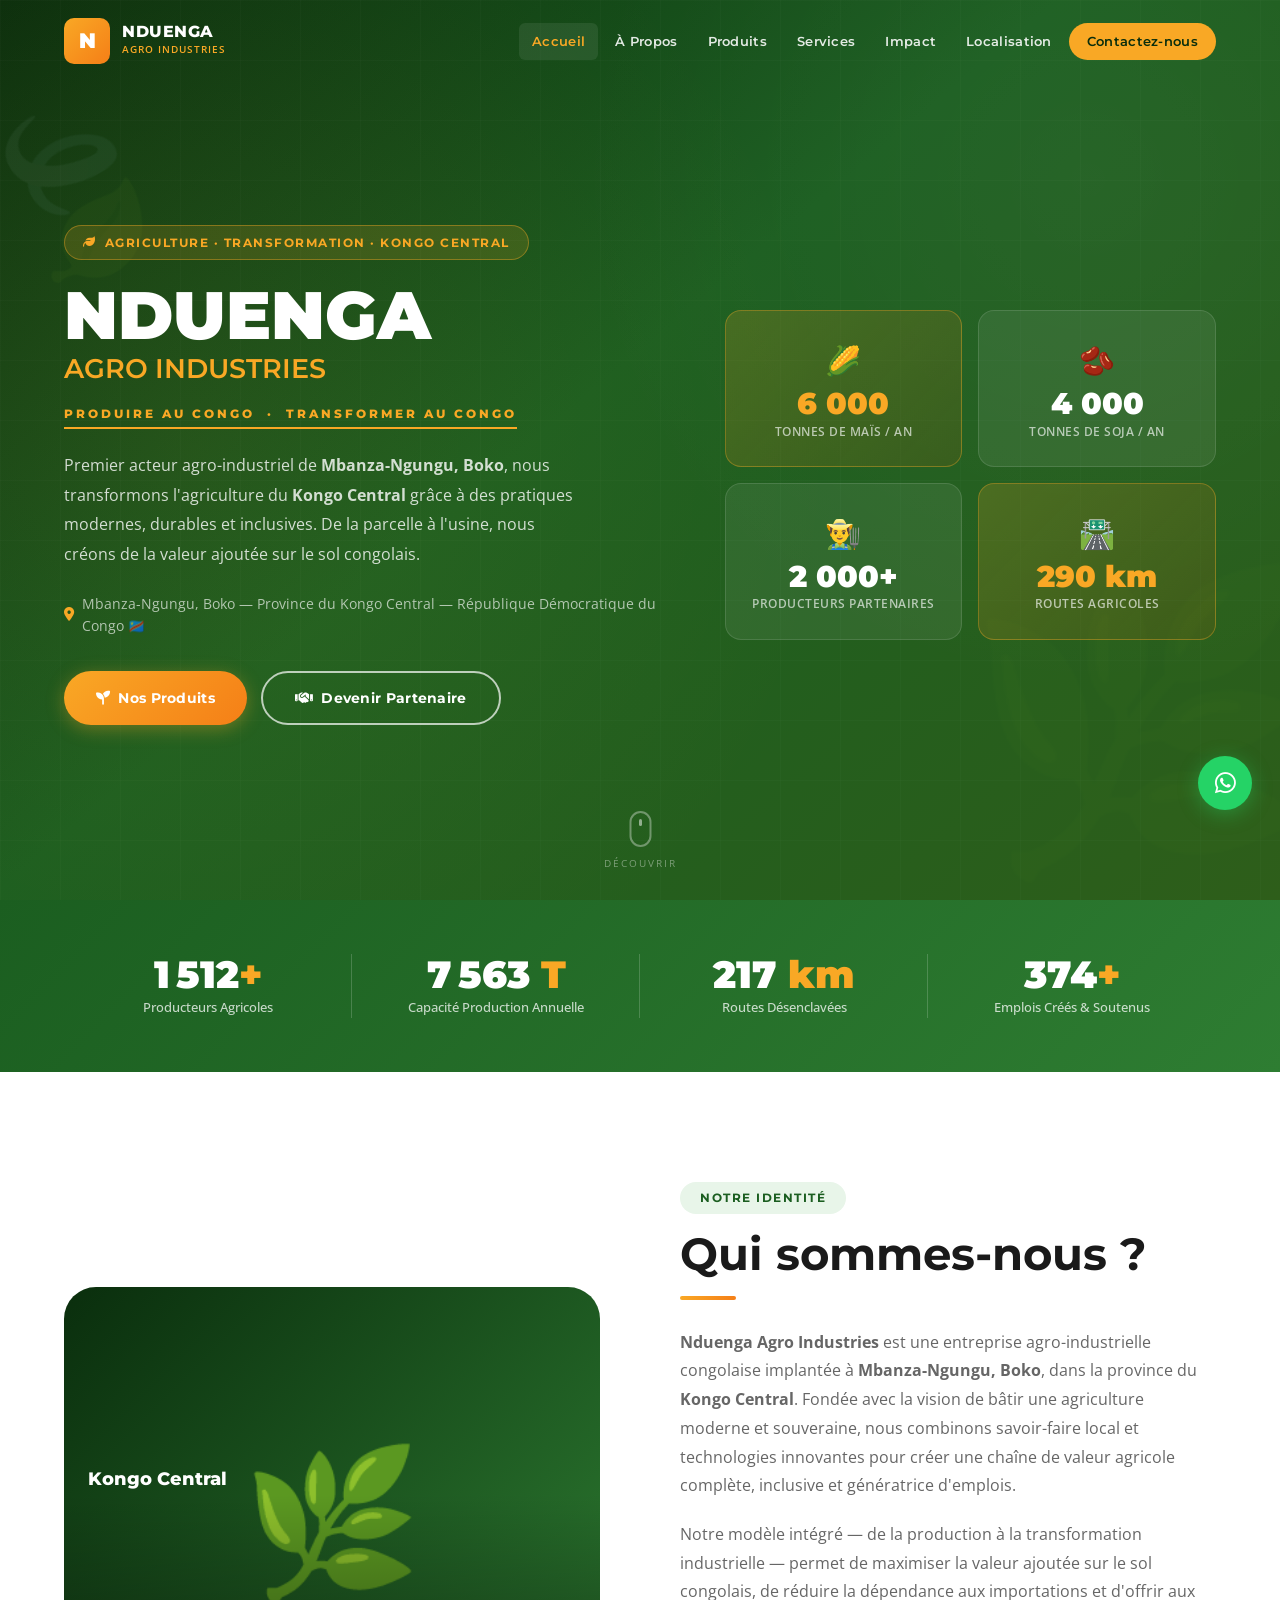
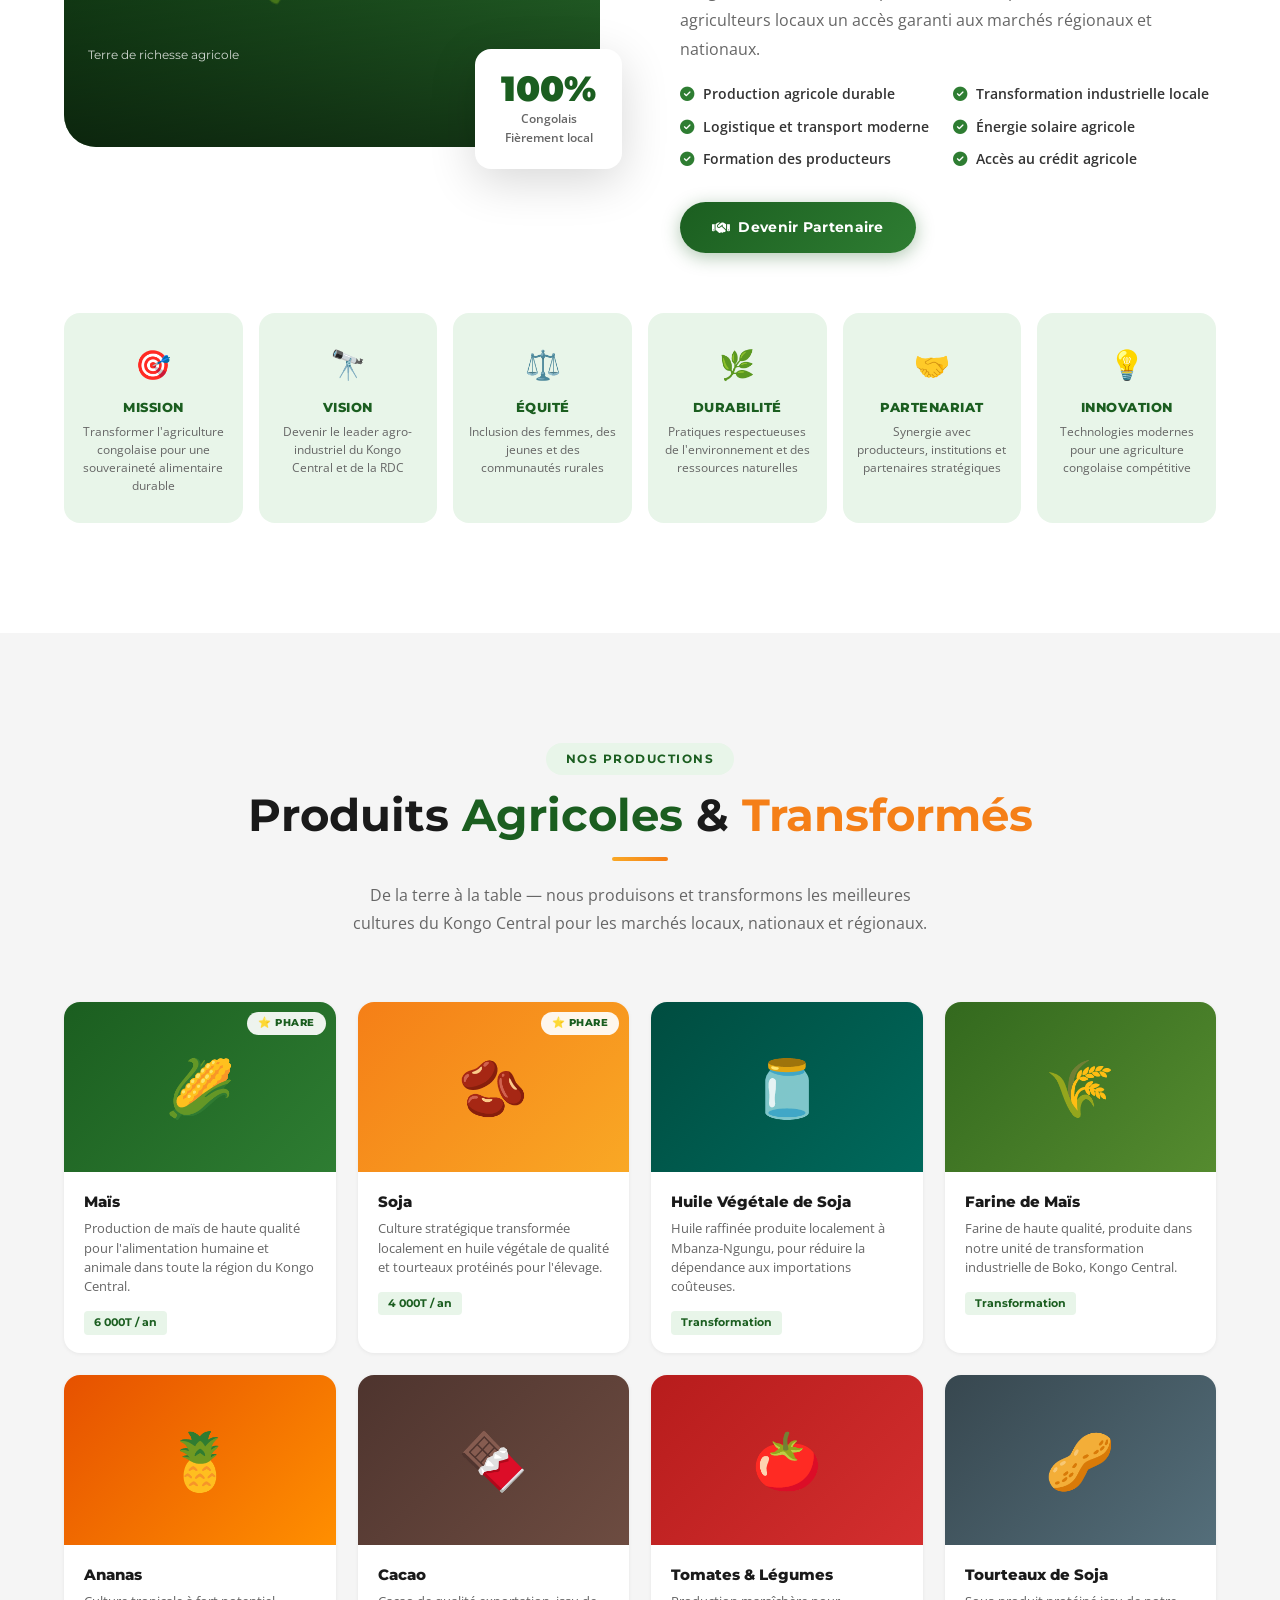
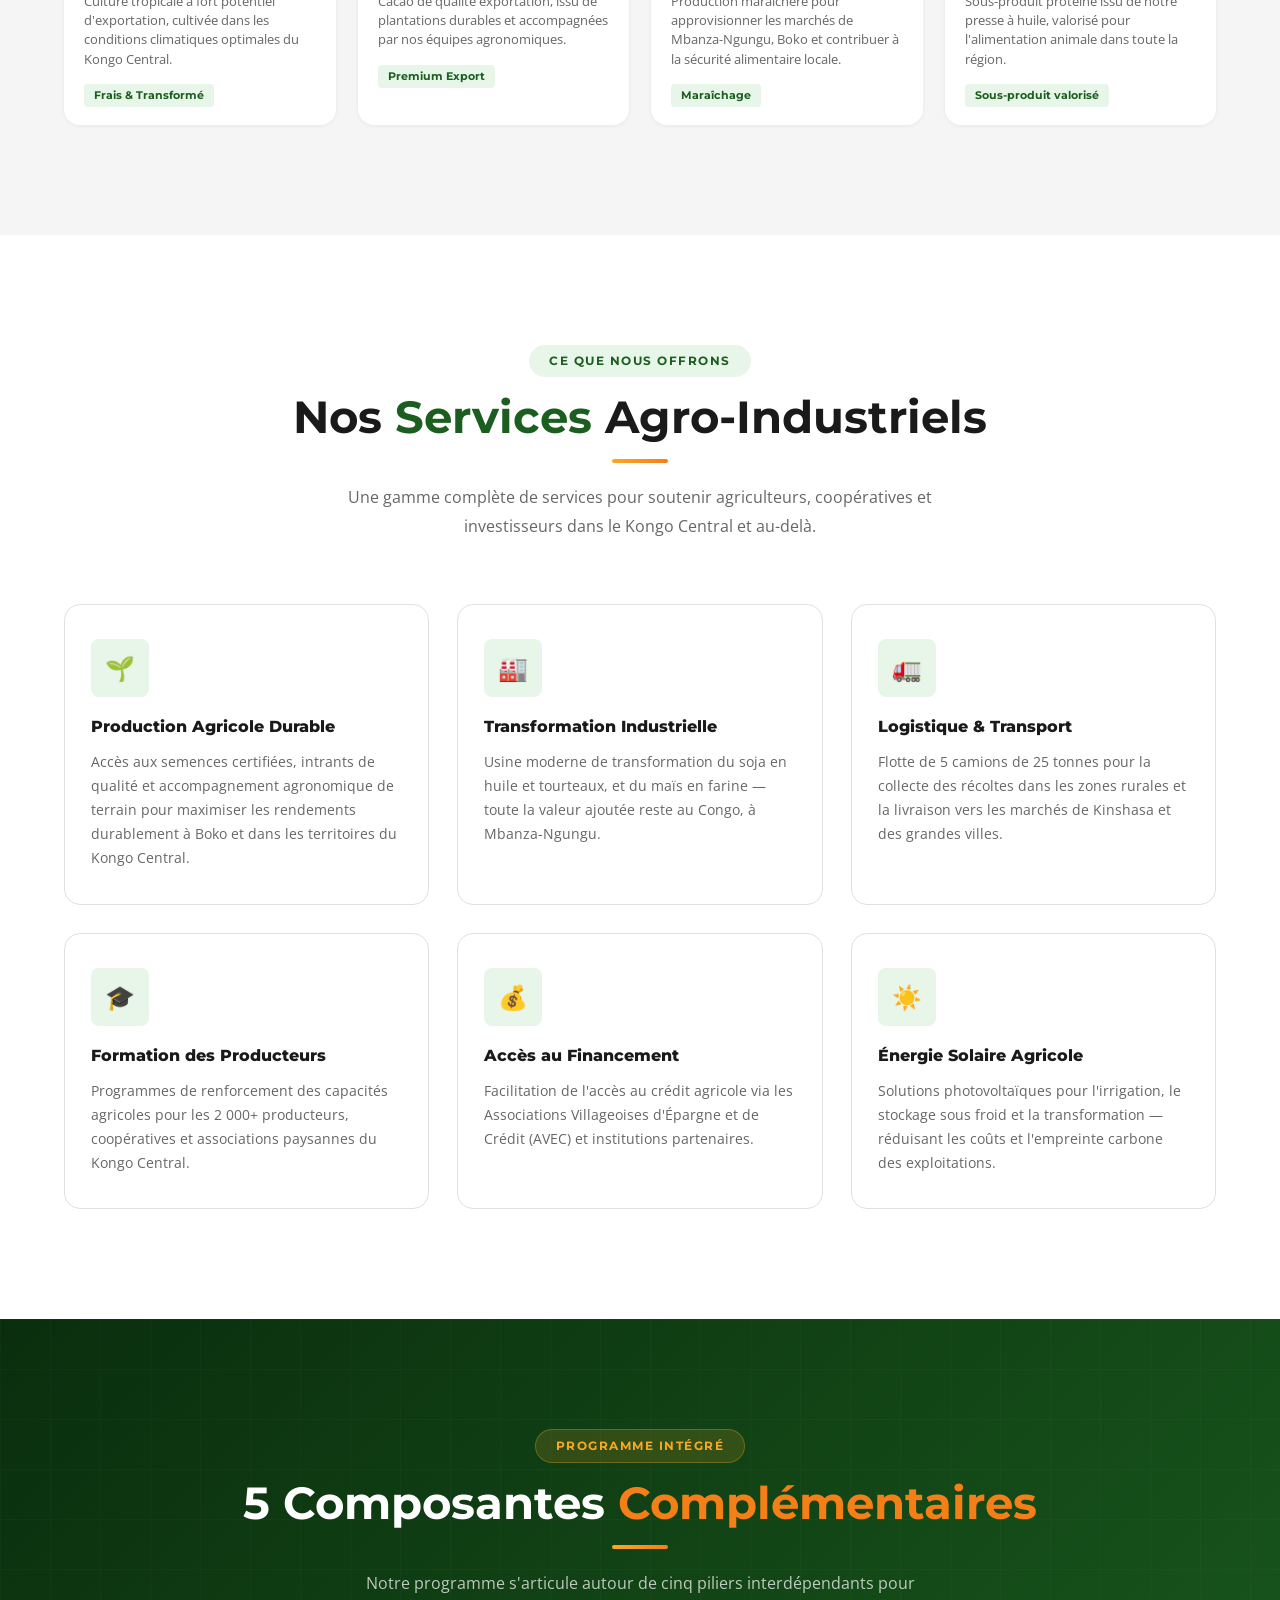
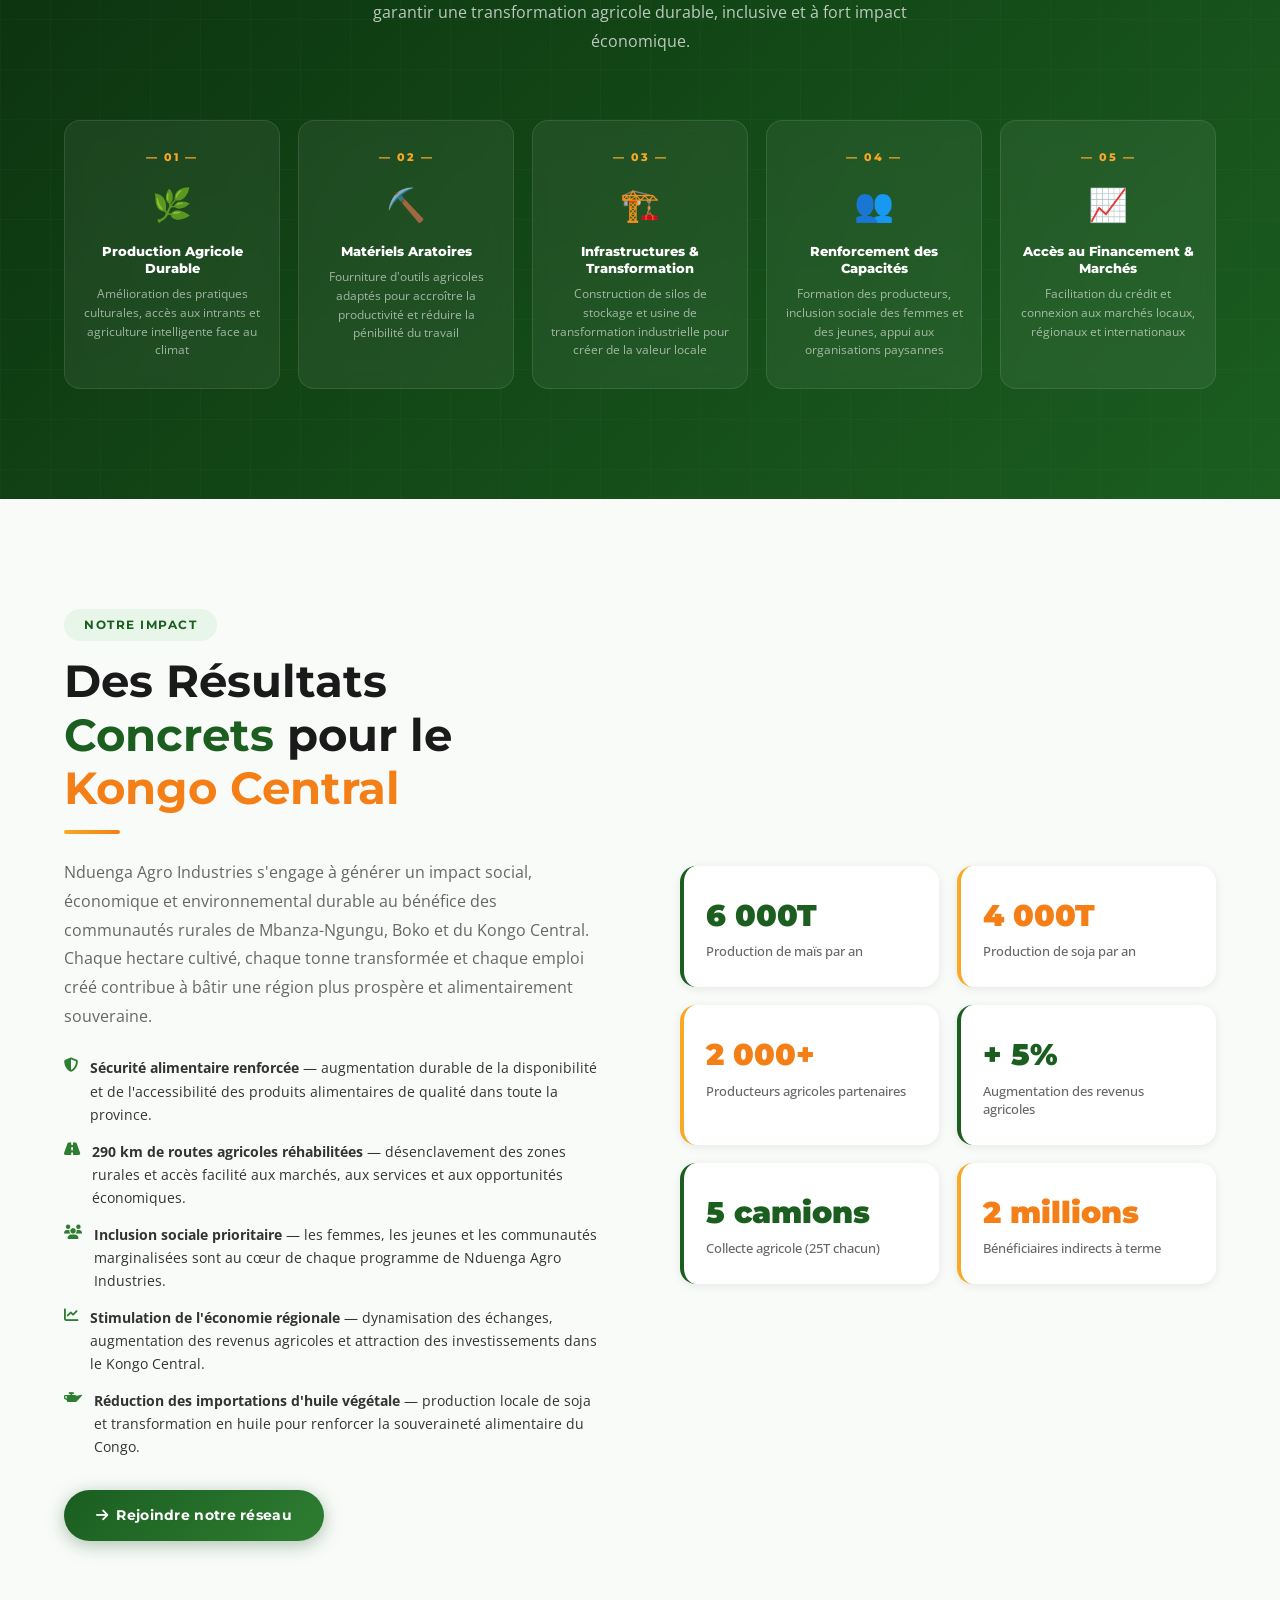
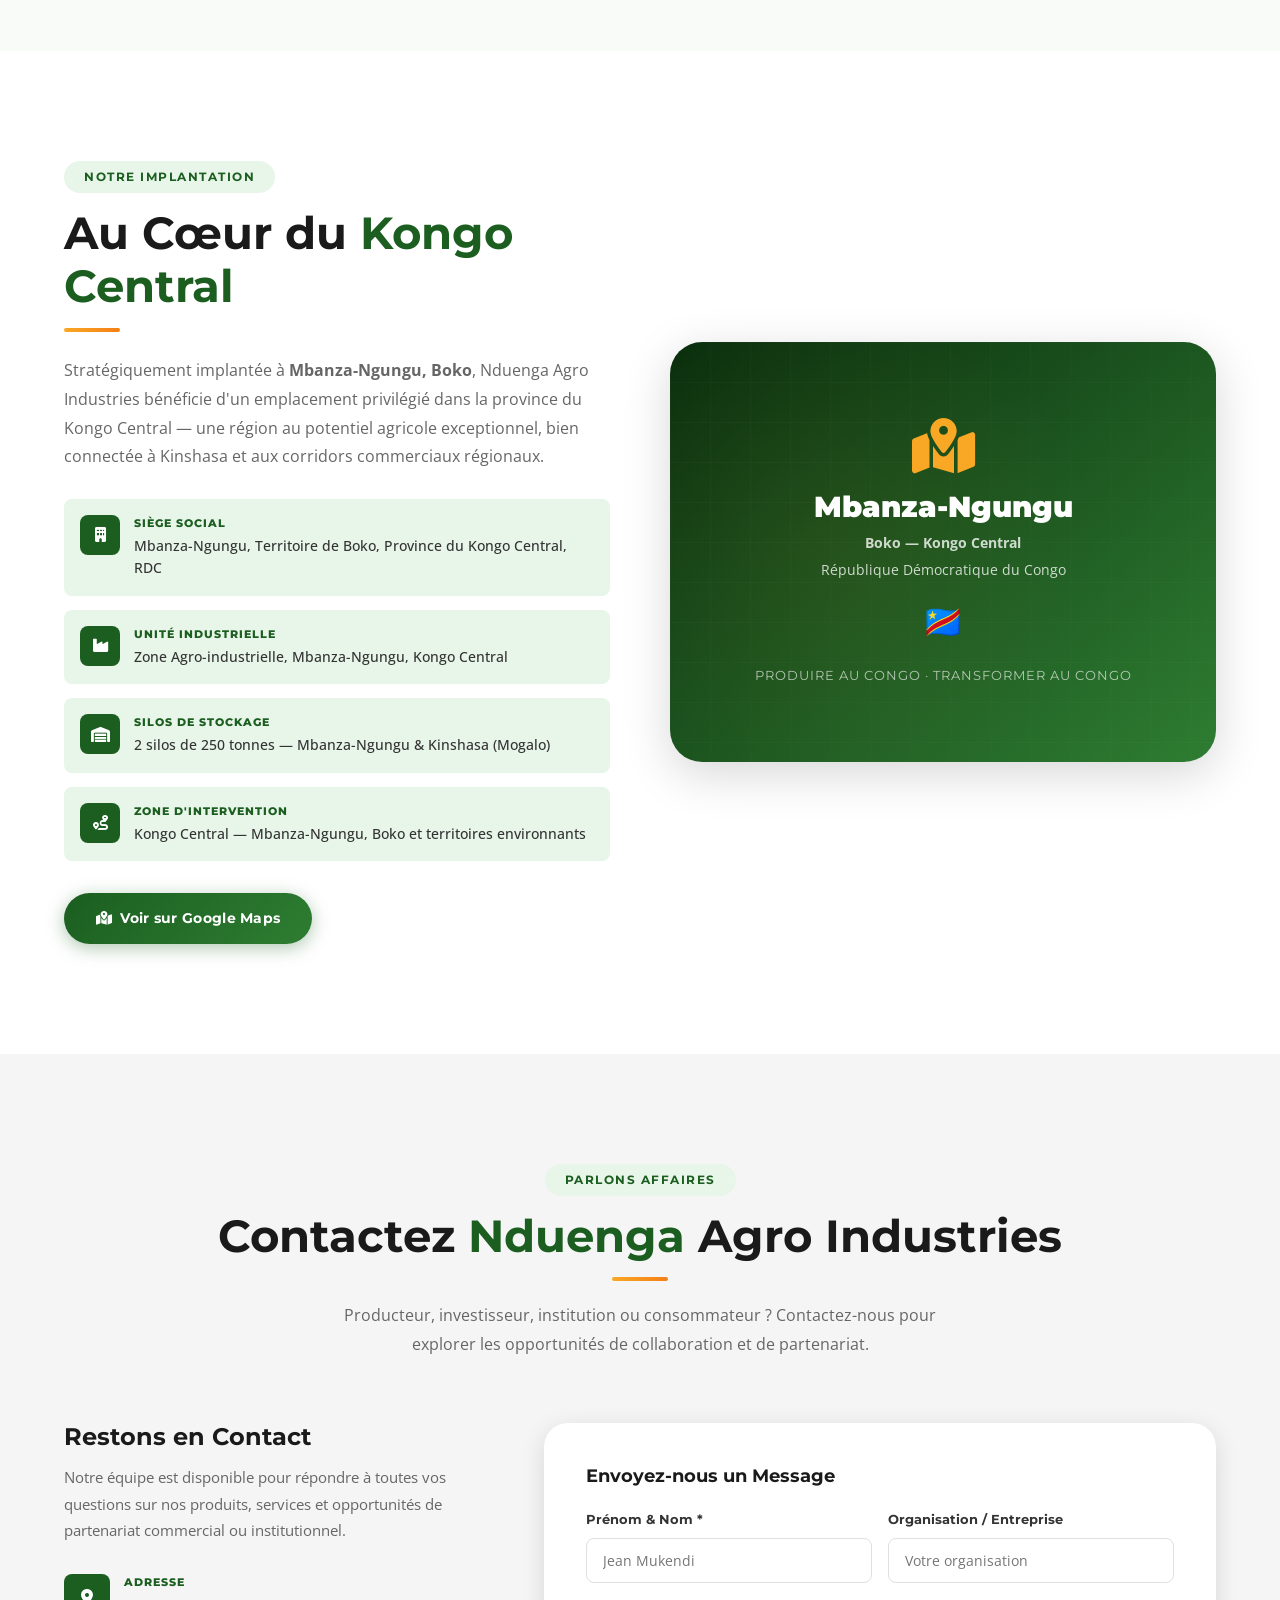
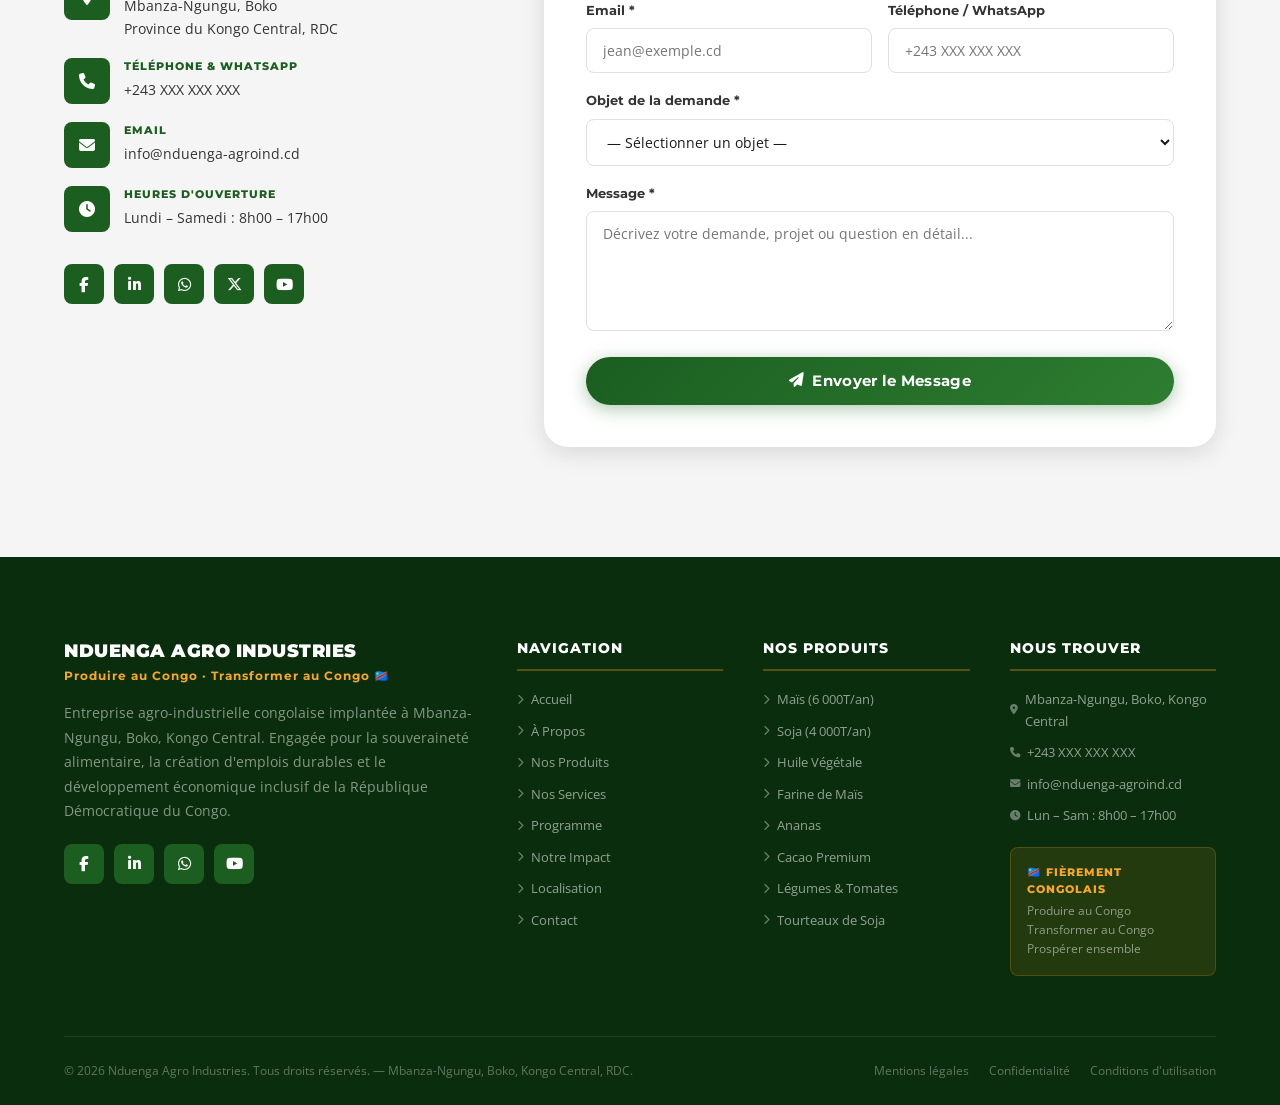
==== index.html @ f0012c75 "feat: site web professionnel Nduenga Agro Industries — Mbanza-Ngungu, Boko, Kongo Central" ====
<!DOCTYPE html>
<html lang="fr">
<head>
  <meta charset="UTF-8">
  <meta name="viewport" content="width=device-width, initial-scale=1.0">
  <meta name="description" content="Nduenga Agro Industries — Leader en production et transformation agricole à Mbanza-Ngungu, Boko, Kongo Central, RDC. Produire au Congo, Transformer au Congo.">
  <meta name="keywords" content="agro industrie Congo, Mbanza-Ngungu, Boko, Kongo Central, maïs, soja, huile végétale, transformation agricole RDC">
  <meta property="og:title" content="Nduenga Agro Industries | Mbanza-Ngungu, Kongo Central">
  <meta property="og:description" content="Premier acteur agro-industriel du Kongo Central. Production, transformation et commercialisation de produits agricoles congolais.">
  <meta property="og:type" content="website">
  <title>Nduenga Agro Industries | Produire au Congo · Transformer au Congo</title>

  <!-- Google Fonts -->
  <link rel="preconnect" href="https://fonts.googleapis.com">
  <link rel="preconnect" href="https://fonts.gstatic.com" crossorigin>
  <link href="https://fonts.googleapis.com/css2?family=Montserrat:wght@400;500;600;700;800;900&family=Open+Sans:wght@300;400;600;700&display=swap" rel="stylesheet">

  <!-- Font Awesome -->
  <link rel="stylesheet" href="https://cdnjs.cloudflare.com/ajax/libs/font-awesome/6.5.0/css/all.min.css">

  <!-- Styles -->
  <link rel="stylesheet" href="assets/css/style.css">
</head>
<body>

<!-- ============================================================
     NAVIGATION
     ============================================================ -->
<nav class="navbar" id="navbar">
  <div class="nav-inner">
    <a href="#accueil" class="nav-logo">
      <div class="nav-logo-box">N</div>
      <div>
        <div class="nav-logo-name">Nduenga</div>
        <div class="nav-logo-sub">Agro Industries</div>
      </div>
    </a>

    <ul class="nav-menu" id="navMenu">
      <li><a href="#accueil"      class="nav-link">Accueil</a></li>
      <li><a href="#a-propos"     class="nav-link">À Propos</a></li>
      <li><a href="#produits"     class="nav-link">Produits</a></li>
      <li><a href="#services"     class="nav-link">Services</a></li>
      <li><a href="#impact"       class="nav-link">Impact</a></li>
      <li><a href="#localisation" class="nav-link">Localisation</a></li>
      <li><a href="#contact"      class="nav-link cta">Contactez-nous</a></li>
    </ul>

    <div class="hamburger" id="hamburger">
      <span></span><span></span><span></span>
    </div>
  </div>
</nav>

<!-- ============================================================
     HERO
     ============================================================ -->
<section class="hero" id="accueil">
  <div class="hero-pattern"></div>
  <div class="hero-leaf">🌿</div>
  <div class="hero-leaf2">🍃</div>

  <div class="hero-inner">
    <!-- Left text -->
    <div class="hero-text">
      <div class="hero-badge">
        <i class="fas fa-leaf"></i>
        Agriculture · Transformation · Kongo Central
      </div>

      <h1 class="hero-title">
        NDUENGA
        <span class="hero-title-sub">AGRO INDUSTRIES</span>
      </h1>

      <div class="hero-tagline">Produire au Congo &nbsp;·&nbsp; Transformer au Congo</div>

      <p class="hero-desc">
        Premier acteur agro-industriel de <strong>Mbanza-Ngungu, Boko</strong>, nous transformons
        l'agriculture du <strong>Kongo Central</strong> grâce à des pratiques modernes, durables et inclusives.
        De la parcelle à l'usine, nous créons de la valeur ajoutée sur le sol congolais.
      </p>

      <div class="hero-location">
        <i class="fas fa-map-marker-alt"></i>
        <span>Mbanza-Ngungu, Boko &mdash; Province du Kongo Central &mdash; République Démocratique du Congo 🇨🇩</span>
      </div>

      <div class="hero-actions">
        <a href="#produits" class="btn btn-gold">
          <i class="fas fa-seedling"></i> Nos Produits
        </a>
        <a href="#contact" class="btn btn-outline-white">
          <i class="fas fa-handshake"></i> Devenir Partenaire
        </a>
      </div>
    </div>

    <!-- Right stats cards -->
    <div class="hero-cards">
      <div class="hero-card gold-card">
        <div class="hero-card-icon">🌽</div>
        <div class="hero-card-num">6 000</div>
        <div class="hero-card-lbl">Tonnes de Maïs / An</div>
      </div>
      <div class="hero-card">
        <div class="hero-card-icon">🫘</div>
        <div class="hero-card-num">4 000</div>
        <div class="hero-card-lbl">Tonnes de Soja / An</div>
      </div>
      <div class="hero-card">
        <div class="hero-card-icon">👨‍🌾</div>
        <div class="hero-card-num">2 000+</div>
        <div class="hero-card-lbl">Producteurs Partenaires</div>
      </div>
      <div class="hero-card gold-card">
        <div class="hero-card-icon">🛣️</div>
        <div class="hero-card-num">290 km</div>
        <div class="hero-card-lbl">Routes Agricoles</div>
      </div>
    </div>
  </div>

  <div class="scroll-hint">
    <div class="scroll-mouse"></div>
    <span>Découvrir</span>
  </div>
</section>

<!-- ============================================================
     STATSBAR
     ============================================================ -->
<div class="statsbar">
  <div class="container">
    <div class="statsbar-grid">
      <div class="statsbar-item">
        <div class="statsbar-num"><span data-count="2000">0</span><em>+</em></div>
        <div class="statsbar-lbl">Producteurs Agricoles</div>
      </div>
      <div class="statsbar-item">
        <div class="statsbar-num"><span data-count="10000">0</span><em> T</em></div>
        <div class="statsbar-lbl">Capacité Production Annuelle</div>
      </div>
      <div class="statsbar-item">
        <div class="statsbar-num"><span data-count="290">0</span><em> km</em></div>
        <div class="statsbar-lbl">Routes Désenclavées</div>
      </div>
      <div class="statsbar-item">
        <div class="statsbar-num"><span data-count="500">0</span><em>+</em></div>
        <div class="statsbar-lbl">Emplois Créés & Soutenus</div>
      </div>
    </div>
  </div>
</div>

<!-- ============================================================
     À PROPOS
     ============================================================ -->
<section class="about" id="a-propos">
  <div class="container">
    <div class="about-grid">
      <!-- Visual -->
      <div class="about-img-wrap">
        <div class="about-img">
          🌿
          <div class="about-img-overlay"></div>
          <div class="about-img-caption">
            <strong>Kongo Central</strong>
            <span>Terre de richesse agricole</span>
          </div>
        </div>
        <div class="about-float">
          <span class="about-float-num">100%</span>
          <div class="about-float-txt">Congolais<br>Fièrement local</div>
        </div>
      </div>

      <!-- Text -->
      <div class="about-text">
        <div class="section-header">
          <span class="section-tag">Notre Identité</span>
          <h2 class="section-title">Qui sommes-nous ?</h2>
          <div class="gold-bar"></div>
        </div>

        <p class="about-p">
          <strong>Nduenga Agro Industries</strong> est une entreprise agro-industrielle congolaise
          implantée à <strong>Mbanza-Ngungu, Boko</strong>, dans la province du <strong>Kongo Central</strong>.
          Fondée avec la vision de bâtir une agriculture moderne et souveraine, nous combinons
          savoir-faire local et technologies innovantes pour créer une chaîne de valeur agricole
          complète, inclusive et génératrice d'emplois.
        </p>

        <p class="about-p">
          Notre modèle intégré — de la production à la transformation industrielle — permet de maximiser
          la valeur ajoutée sur le sol congolais, de réduire la dépendance aux importations et d'offrir
          aux agriculteurs locaux un accès garanti aux marchés régionaux et nationaux.
        </p>

        <div class="about-checklist">
          <div class="about-check"><i class="fas fa-check-circle"></i><span>Production agricole durable</span></div>
          <div class="about-check"><i class="fas fa-check-circle"></i><span>Transformation industrielle locale</span></div>
          <div class="about-check"><i class="fas fa-check-circle"></i><span>Logistique et transport moderne</span></div>
          <div class="about-check"><i class="fas fa-check-circle"></i><span>Énergie solaire agricole</span></div>
          <div class="about-check"><i class="fas fa-check-circle"></i><span>Formation des producteurs</span></div>
          <div class="about-check"><i class="fas fa-check-circle"></i><span>Accès au crédit agricole</span></div>
        </div>

        <a href="#contact" class="btn btn-green">
          <i class="fas fa-handshake"></i> Devenir Partenaire
        </a>
      </div>
    </div>

    <!-- Values -->
    <div class="values-row">
      <div class="val-card">
        <div class="val-icon">🎯</div>
        <div class="val-title">Mission</div>
        <div class="val-desc">Transformer l'agriculture congolaise pour une souveraineté alimentaire durable</div>
      </div>
      <div class="val-card">
        <div class="val-icon">🔭</div>
        <div class="val-title">Vision</div>
        <div class="val-desc">Devenir le leader agro-industriel du Kongo Central et de la RDC</div>
      </div>
      <div class="val-card">
        <div class="val-icon">⚖️</div>
        <div class="val-title">Équité</div>
        <div class="val-desc">Inclusion des femmes, des jeunes et des communautés rurales</div>
      </div>
      <div class="val-card">
        <div class="val-icon">🌿</div>
        <div class="val-title">Durabilité</div>
        <div class="val-desc">Pratiques respectueuses de l'environnement et des ressources naturelles</div>
      </div>
      <div class="val-card">
        <div class="val-icon">🤝</div>
        <div class="val-title">Partenariat</div>
        <div class="val-desc">Synergie avec producteurs, institutions et partenaires stratégiques</div>
      </div>
      <div class="val-card">
        <div class="val-icon">💡</div>
        <div class="val-title">Innovation</div>
        <div class="val-desc">Technologies modernes pour une agriculture congolaise compétitive</div>
      </div>
    </div>
  </div>
</section>

<!-- ============================================================
     PRODUITS
     ============================================================ -->
<section class="products" id="produits">
  <div class="container">
    <div class="section-header">
      <span class="section-tag">Nos Productions</span>
      <h2 class="section-title">Produits <span class="green">Agricoles</span> &amp; <span class="gold">Transformés</span></h2>
      <div class="gold-bar"></div>
      <p class="section-subtitle">
        De la terre à la table — nous produisons et transformons les meilleures cultures
        du Kongo Central pour les marchés locaux, nationaux et régionaux.
      </p>
    </div>

    <div class="products-grid">
      <div class="prod-card">
        <div class="prod-img c1">🌽<span class="prod-badge">⭐ Phare</span></div>
        <div class="prod-body">
          <div class="prod-name">Maïs</div>
          <div class="prod-desc">Production de maïs de haute qualité pour l'alimentation humaine et animale dans toute la région du Kongo Central.</div>
          <span class="prod-tag">6 000T / an</span>
        </div>
      </div>

      <div class="prod-card">
        <div class="prod-img c2">🫘<span class="prod-badge">⭐ Phare</span></div>
        <div class="prod-body">
          <div class="prod-name">Soja</div>
          <div class="prod-desc">Culture stratégique transformée localement en huile végétale de qualité et tourteaux protéinés pour l'élevage.</div>
          <span class="prod-tag">4 000T / an</span>
        </div>
      </div>

      <div class="prod-card">
        <div class="prod-img c3">🫙</div>
        <div class="prod-body">
          <div class="prod-name">Huile Végétale de Soja</div>
          <div class="prod-desc">Huile raffinée produite localement à Mbanza-Ngungu, pour réduire la dépendance aux importations coûteuses.</div>
          <span class="prod-tag">Transformation</span>
        </div>
      </div>

      <div class="prod-card">
        <div class="prod-img c4">🌾</div>
        <div class="prod-body">
          <div class="prod-name">Farine de Maïs</div>
          <div class="prod-desc">Farine de haute qualité, produite dans notre unité de transformation industrielle de Boko, Kongo Central.</div>
          <span class="prod-tag">Transformation</span>
        </div>
      </div>

      <div class="prod-card">
        <div class="prod-img c5">🍍</div>
        <div class="prod-body">
          <div class="prod-name">Ananas</div>
          <div class="prod-desc">Culture tropicale à fort potentiel d'exportation, cultivée dans les conditions climatiques optimales du Kongo Central.</div>
          <span class="prod-tag">Frais &amp; Transformé</span>
        </div>
      </div>

      <div class="prod-card">
        <div class="prod-img c6">🍫</div>
        <div class="prod-body">
          <div class="prod-name">Cacao</div>
          <div class="prod-desc">Cacao de qualité exportation, issu de plantations durables et accompagnées par nos équipes agronomiques.</div>
          <span class="prod-tag">Premium Export</span>
        </div>
      </div>

      <div class="prod-card">
        <div class="prod-img c7">🍅</div>
        <div class="prod-body">
          <div class="prod-name">Tomates &amp; Légumes</div>
          <div class="prod-desc">Production maraîchère pour approvisionner les marchés de Mbanza-Ngungu, Boko et contribuer à la sécurité alimentaire locale.</div>
          <span class="prod-tag">Maraîchage</span>
        </div>
      </div>

      <div class="prod-card">
        <div class="prod-img c8">🥜</div>
        <div class="prod-body">
          <div class="prod-name">Tourteaux de Soja</div>
          <div class="prod-desc">Sous-produit protéiné issu de notre presse à huile, valorisé pour l'alimentation animale dans toute la région.</div>
          <span class="prod-tag">Sous-produit valorisé</span>
        </div>
      </div>
    </div>
  </div>
</section>

<!-- ============================================================
     SERVICES
     ============================================================ -->
<section class="services" id="services">
  <div class="container">
    <div class="section-header">
      <span class="section-tag">Ce que nous offrons</span>
      <h2 class="section-title">Nos <span class="green">Services</span> Agro-Industriels</h2>
      <div class="gold-bar"></div>
      <p class="section-subtitle">
        Une gamme complète de services pour soutenir agriculteurs, coopératives et investisseurs
        dans le Kongo Central et au-delà.
      </p>
    </div>

    <div class="services-grid">
      <div class="srv-card">
        <div class="srv-icon">🌱</div>
        <div class="srv-title">Production Agricole Durable</div>
        <div class="srv-desc">Accès aux semences certifiées, intrants de qualité et accompagnement agronomique de terrain pour maximiser les rendements durablement à Boko et dans les territoires du Kongo Central.</div>
      </div>

      <div class="srv-card">
        <div class="srv-icon">🏭</div>
        <div class="srv-title">Transformation Industrielle</div>
        <div class="srv-desc">Usine moderne de transformation du soja en huile et tourteaux, et du maïs en farine — toute la valeur ajoutée reste au Congo, à Mbanza-Ngungu.</div>
      </div>

      <div class="srv-card">
        <div class="srv-icon">🚛</div>
        <div class="srv-title">Logistique &amp; Transport</div>
        <div class="srv-desc">Flotte de 5 camions de 25 tonnes pour la collecte des récoltes dans les zones rurales et la livraison vers les marchés de Kinshasa et des grandes villes.</div>
      </div>

      <div class="srv-card">
        <div class="srv-icon">🎓</div>
        <div class="srv-title">Formation des Producteurs</div>
        <div class="srv-desc">Programmes de renforcement des capacités agricoles pour les 2 000+ producteurs, coopératives et associations paysannes du Kongo Central.</div>
      </div>

      <div class="srv-card">
        <div class="srv-icon">💰</div>
        <div class="srv-title">Accès au Financement</div>
        <div class="srv-desc">Facilitation de l'accès au crédit agricole via les Associations Villageoises d'Épargne et de Crédit (AVEC) et institutions partenaires.</div>
      </div>

      <div class="srv-card">
        <div class="srv-icon">☀️</div>
        <div class="srv-title">Énergie Solaire Agricole</div>
        <div class="srv-desc">Solutions photovoltaïques pour l'irrigation, le stockage sous froid et la transformation — réduisant les coûts et l'empreinte carbone des exploitations.</div>
      </div>
    </div>
  </div>
</section>

<!-- ============================================================
     PROGRAMME — 5 COMPOSANTES
     ============================================================ -->
<section class="programme" id="programme">
  <div class="container">
    <div class="section-header">
      <span class="section-tag">Programme Intégré</span>
      <h2 class="section-title">5 Composantes <span class="gold">Complémentaires</span></h2>
      <div class="gold-bar"></div>
      <p class="section-subtitle">
        Notre programme s'articule autour de cinq piliers interdépendants pour garantir
        une transformation agricole durable, inclusive et à fort impact économique.
      </p>
    </div>

    <div class="compos-grid">
      <div class="comp-card">
        <div class="comp-num">— 01 —</div>
        <span class="comp-icon">🌿</span>
        <div class="comp-title">Production Agricole Durable</div>
        <div class="comp-desc">Amélioration des pratiques culturales, accès aux intrants et agriculture intelligente face au climat</div>
      </div>

      <div class="comp-card">
        <div class="comp-num">— 02 —</div>
        <span class="comp-icon">⛏️</span>
        <div class="comp-title">Matériels Aratoires</div>
        <div class="comp-desc">Fourniture d'outils agricoles adaptés pour accroître la productivité et réduire la pénibilité du travail</div>
      </div>

      <div class="comp-card">
        <div class="comp-num">— 03 —</div>
        <span class="comp-icon">🏗️</span>
        <div class="comp-title">Infrastructures &amp; Transformation</div>
        <div class="comp-desc">Construction de silos de stockage et usine de transformation industrielle pour créer de la valeur locale</div>
      </div>

      <div class="comp-card">
        <div class="comp-num">— 04 —</div>
        <span class="comp-icon">👥</span>
        <div class="comp-title">Renforcement des Capacités</div>
        <div class="comp-desc">Formation des producteurs, inclusion sociale des femmes et des jeunes, appui aux organisations paysannes</div>
      </div>

      <div class="comp-card">
        <div class="comp-num">— 05 —</div>
        <span class="comp-icon">📈</span>
        <div class="comp-title">Accès au Financement &amp; Marchés</div>
        <div class="comp-desc">Facilitation du crédit et connexion aux marchés locaux, régionaux et internationaux</div>
      </div>
    </div>
  </div>
</section>

<!-- ============================================================
     IMPACT
     ============================================================ -->
<section class="impact" id="impact">
  <div class="container">
    <div class="impact-grid">
      <!-- Left text -->
      <div class="impact-text">
        <div class="section-header">
          <span class="section-tag">Notre Impact</span>
          <h2 class="section-title">Des Résultats <span class="green">Concrets</span> pour le <span class="gold">Kongo Central</span></h2>
          <div class="gold-bar"></div>
        </div>

        <p class="impact-p">
          Nduenga Agro Industries s'engage à générer un impact social, économique et environnemental
          durable au bénéfice des communautés rurales de Mbanza-Ngungu, Boko et du Kongo Central.
          Chaque hectare cultivé, chaque tonne transformée et chaque emploi créé contribue à bâtir
          une région plus prospère et alimentairement souveraine.
        </p>

        <ul class="impact-list">
          <li>
            <i class="fas fa-shield-alt"></i>
            <span><strong>Sécurité alimentaire renforcée</strong> — augmentation durable de la disponibilité et de l'accessibilité des produits alimentaires de qualité dans toute la province.</span>
          </li>
          <li>
            <i class="fas fa-road"></i>
            <span><strong>290 km de routes agricoles réhabilitées</strong> — désenclavement des zones rurales et accès facilité aux marchés, aux services et aux opportunités économiques.</span>
          </li>
          <li>
            <i class="fas fa-users"></i>
            <span><strong>Inclusion sociale prioritaire</strong> — les femmes, les jeunes et les communautés marginalisées sont au cœur de chaque programme de Nduenga Agro Industries.</span>
          </li>
          <li>
            <i class="fas fa-chart-line"></i>
            <span><strong>Stimulation de l'économie régionale</strong> — dynamisation des échanges, augmentation des revenus agricoles et attraction des investissements dans le Kongo Central.</span>
          </li>
          <li>
            <i class="fas fa-oil-can"></i>
            <span><strong>Réduction des importations d'huile végétale</strong> — production locale de soja et transformation en huile pour renforcer la souveraineté alimentaire du Congo.</span>
          </li>
        </ul>

        <a href="#contact" class="btn btn-green">
          <i class="fas fa-arrow-right"></i> Rejoindre notre réseau
        </a>
      </div>

      <!-- Right result cards -->
      <div class="results-grid">
        <div class="res-card">
          <div class="res-num">6 000T</div>
          <div class="res-lbl">Production de maïs par an</div>
        </div>
        <div class="res-card gold">
          <div class="res-num">4 000T</div>
          <div class="res-lbl">Production de soja par an</div>
        </div>
        <div class="res-card gold">
          <div class="res-num">2 000+</div>
          <div class="res-lbl">Producteurs agricoles partenaires</div>
        </div>
        <div class="res-card">
          <div class="res-num">+ 5%</div>
          <div class="res-lbl">Augmentation des revenus agricoles</div>
        </div>
        <div class="res-card">
          <div class="res-num">5 camions</div>
          <div class="res-lbl">Collecte agricole (25T chacun)</div>
        </div>
        <div class="res-card gold">
          <div class="res-num">2 millions</div>
          <div class="res-lbl">Bénéficiaires indirects à terme</div>
        </div>
      </div>
    </div>
  </div>
</section>

<!-- ============================================================
     LOCALISATION
     ============================================================ -->
<section class="location" id="localisation">
  <div class="container">
    <div class="location-grid">
      <div class="location-text">
        <div class="section-header">
          <span class="section-tag">Notre Implantation</span>
          <h2 class="section-title">Au Cœur du <span class="green">Kongo Central</span></h2>
          <div class="gold-bar"></div>
        </div>

        <p class="location-p">
          Stratégiquement implantée à <strong>Mbanza-Ngungu, Boko</strong>, Nduenga Agro Industries
          bénéficie d'un emplacement privilégié dans la province du Kongo Central — une région
          au potentiel agricole exceptionnel, bien connectée à Kinshasa et aux corridors
          commerciaux régionaux.
        </p>

        <div class="location-items">
          <div class="loc-item">
            <div class="loc-icon"><i class="fas fa-building"></i></div>
            <div>
              <div class="loc-lbl">Siège Social</div>
              <div class="loc-val">Mbanza-Ngungu, Territoire de Boko, Province du Kongo Central, RDC</div>
            </div>
          </div>
          <div class="loc-item">
            <div class="loc-icon"><i class="fas fa-industry"></i></div>
            <div>
              <div class="loc-lbl">Unité Industrielle</div>
              <div class="loc-val">Zone Agro-industrielle, Mbanza-Ngungu, Kongo Central</div>
            </div>
          </div>
          <div class="loc-item">
            <div class="loc-icon"><i class="fas fa-warehouse"></i></div>
            <div>
              <div class="loc-lbl">Silos de Stockage</div>
              <div class="loc-val">2 silos de 250 tonnes — Mbanza-Ngungu &amp; Kinshasa (Mogalo)</div>
            </div>
          </div>
          <div class="loc-item">
            <div class="loc-icon"><i class="fas fa-route"></i></div>
            <div>
              <div class="loc-lbl">Zone d'Intervention</div>
              <div class="loc-val">Kongo Central — Mbanza-Ngungu, Boko et territoires environnants</div>
            </div>
          </div>
        </div>

        <a href="https://maps.google.com/?q=Mbanza-Ngungu,Kongo+Central,Democratic+Republic+of+the+Congo"
           target="_blank" rel="noopener noreferrer" class="btn btn-green">
          <i class="fas fa-map-marked-alt"></i> Voir sur Google Maps
        </a>
      </div>

      <div class="map-box">
        <div class="map-content">
          <i class="fas fa-map-marked-alt"></i>
          <h3>Mbanza-Ngungu</h3>
          <p><strong>Boko &mdash; Kongo Central</strong></p>
          <p>République Démocratique du Congo</p>
          <span class="map-flag">🇨🇩</span>
          <div style="margin-top:20px; font-size:0.8rem; opacity:0.65; font-family:'Montserrat',sans-serif; letter-spacing:1px; text-transform:uppercase;">
            Produire au Congo · Transformer au Congo
          </div>
        </div>
      </div>
    </div>
  </div>
</section>

<!-- ============================================================
     CONTACT
     ============================================================ -->
<section class="contact" id="contact">
  <div class="container">
    <div class="section-header">
      <span class="section-tag">Parlons Affaires</span>
      <h2 class="section-title">Contactez <span class="green">Nduenga</span> Agro Industries</h2>
      <div class="gold-bar"></div>
      <p class="section-subtitle">
        Producteur, investisseur, institution ou consommateur ? Contactez-nous pour
        explorer les opportunités de collaboration et de partenariat.
      </p>
    </div>

    <div class="contact-grid">
      <!-- Info -->
      <div class="contact-info">
        <h3>Restons en Contact</h3>
        <p>
          Notre équipe est disponible pour répondre à toutes vos questions sur nos produits,
          services et opportunités de partenariat commercial ou institutionnel.
        </p>

        <div class="contact-items">
          <div class="cont-item">
            <div class="cont-icon"><i class="fas fa-map-marker-alt"></i></div>
            <div>
              <div class="cont-lbl">Adresse</div>
              <div class="cont-val">Mbanza-Ngungu, Boko<br>Province du Kongo Central, RDC</div>
            </div>
          </div>
          <div class="cont-item">
            <div class="cont-icon"><i class="fas fa-phone"></i></div>
            <div>
              <div class="cont-lbl">Téléphone &amp; WhatsApp</div>
              <div class="cont-val">+243 XXX XXX XXX</div>
            </div>
          </div>
          <div class="cont-item">
            <div class="cont-icon"><i class="fas fa-envelope"></i></div>
            <div>
              <div class="cont-lbl">Email</div>
              <div class="cont-val">info@nduenga-agroind.cd</div>
            </div>
          </div>
          <div class="cont-item">
            <div class="cont-icon"><i class="fas fa-clock"></i></div>
            <div>
              <div class="cont-lbl">Heures d'ouverture</div>
              <div class="cont-val">Lundi – Samedi : 8h00 – 17h00</div>
            </div>
          </div>
        </div>

        <div class="social-row">
          <a href="#" class="soc-btn" title="Facebook"><i class="fab fa-facebook-f"></i></a>
          <a href="#" class="soc-btn" title="LinkedIn"><i class="fab fa-linkedin-in"></i></a>
          <a href="#" class="soc-btn" title="WhatsApp"><i class="fab fa-whatsapp"></i></a>
          <a href="#" class="soc-btn" title="Twitter / X"><i class="fab fa-x-twitter"></i></a>
          <a href="#" class="soc-btn" title="YouTube"><i class="fab fa-youtube"></i></a>
        </div>
      </div>

      <!-- Form -->
      <div class="contact-form-wrap">
        <h4>Envoyez-nous un Message</h4>
        <form id="contactForm">
          <div class="form-row">
            <div class="form-group">
              <label>Prénom &amp; Nom *</label>
              <input type="text" placeholder="Jean Mukendi" required>
            </div>
            <div class="form-group">
              <label>Organisation / Entreprise</label>
              <input type="text" placeholder="Votre organisation">
            </div>
          </div>

          <div class="form-row">
            <div class="form-group">
              <label>Email *</label>
              <input type="email" placeholder="jean@exemple.cd" required>
            </div>
            <div class="form-group">
              <label>Téléphone / WhatsApp</label>
              <input type="tel" placeholder="+243 XXX XXX XXX">
            </div>
          </div>

          <div class="form-group">
            <label>Objet de la demande *</label>
            <select required>
              <option value="">— Sélectionner un objet —</option>
              <option>Achat de produits agricoles</option>
              <option>Partenariat commercial</option>
              <option>Investissement agricole</option>
              <option>Formation &amp; renforcement des capacités</option>
              <option>Financement et crédit agricole</option>
              <option>Information générale</option>
              <option>Autre demande</option>
            </select>
          </div>

          <div class="form-group">
            <label>Message *</label>
            <textarea placeholder="Décrivez votre demande, projet ou question en détail..." required></textarea>
          </div>

          <button type="submit" class="btn btn-green form-submit">
            <i class="fas fa-paper-plane"></i> Envoyer le Message
          </button>
        </form>
      </div>
    </div>
  </div>
</section>

<!-- ============================================================
     FOOTER
     ============================================================ -->
<footer class="footer">
  <div class="container">
    <div class="footer-grid">
      <!-- Brand -->
      <div class="footer-brand">
        <span class="footer-brand-name">Nduenga Agro Industries</span>
        <span class="footer-brand-tag">Produire au Congo · Transformer au Congo 🇨🇩</span>
        <p>
          Entreprise agro-industrielle congolaise implantée à Mbanza-Ngungu, Boko, Kongo Central.
          Engagée pour la souveraineté alimentaire, la création d'emplois durables et le développement
          économique inclusif de la République Démocratique du Congo.
        </p>
        <div class="social-row">
          <a href="#" class="soc-btn"><i class="fab fa-facebook-f"></i></a>
          <a href="#" class="soc-btn"><i class="fab fa-linkedin-in"></i></a>
          <a href="#" class="soc-btn"><i class="fab fa-whatsapp"></i></a>
          <a href="#" class="soc-btn"><i class="fab fa-youtube"></i></a>
        </div>
      </div>

      <!-- Navigation -->
      <div>
        <div class="footer-col-title">Navigation</div>
        <ul class="footer-links">
          <li><a href="#accueil"><i class="fas fa-chevron-right"></i> Accueil</a></li>
          <li><a href="#a-propos"><i class="fas fa-chevron-right"></i> À Propos</a></li>
          <li><a href="#produits"><i class="fas fa-chevron-right"></i> Nos Produits</a></li>
          <li><a href="#services"><i class="fas fa-chevron-right"></i> Nos Services</a></li>
          <li><a href="#programme"><i class="fas fa-chevron-right"></i> Programme</a></li>
          <li><a href="#impact"><i class="fas fa-chevron-right"></i> Notre Impact</a></li>
          <li><a href="#localisation"><i class="fas fa-chevron-right"></i> Localisation</a></li>
          <li><a href="#contact"><i class="fas fa-chevron-right"></i> Contact</a></li>
        </ul>
      </div>

      <!-- Products -->
      <div>
        <div class="footer-col-title">Nos Produits</div>
        <ul class="footer-links">
          <li><a href="#produits"><i class="fas fa-chevron-right"></i> Maïs (6 000T/an)</a></li>
          <li><a href="#produits"><i class="fas fa-chevron-right"></i> Soja (4 000T/an)</a></li>
          <li><a href="#produits"><i class="fas fa-chevron-right"></i> Huile Végétale</a></li>
          <li><a href="#produits"><i class="fas fa-chevron-right"></i> Farine de Maïs</a></li>
          <li><a href="#produits"><i class="fas fa-chevron-right"></i> Ananas</a></li>
          <li><a href="#produits"><i class="fas fa-chevron-right"></i> Cacao Premium</a></li>
          <li><a href="#produits"><i class="fas fa-chevron-right"></i> Légumes &amp; Tomates</a></li>
          <li><a href="#produits"><i class="fas fa-chevron-right"></i> Tourteaux de Soja</a></li>
        </ul>
      </div>

      <!-- Contact -->
      <div>
        <div class="footer-col-title">Nous Trouver</div>
        <ul class="footer-links">
          <li><a href="#localisation"><i class="fas fa-map-marker-alt"></i> Mbanza-Ngungu, Boko, Kongo Central</a></li>
          <li><a href="tel:+243000000000"><i class="fas fa-phone"></i> +243 XXX XXX XXX</a></li>
          <li><a href="mailto:info@nduenga-agroind.cd"><i class="fas fa-envelope"></i> info@nduenga-agroind.cd</a></li>
          <li><a href="#"><i class="fas fa-clock"></i> Lun – Sam : 8h00 – 17h00</a></li>
        </ul>

        <div class="footer-cta-box">
          <div class="footer-cta-box-lbl">🇨🇩 Fièrement Congolais</div>
          <div class="footer-cta-box-txt">Produire au Congo<br>Transformer au Congo<br>Prospérer ensemble</div>
        </div>
      </div>
    </div>

    <!-- Bottom bar -->
    <div class="footer-bottom">
      <p>© <span id="year"></span> Nduenga Agro Industries. Tous droits réservés. — Mbanza-Ngungu, Boko, Kongo Central, RDC.</p>
      <div class="footer-bottom-links">
        <a href="#">Mentions légales</a>
        <a href="#">Confidentialité</a>
        <a href="#">Conditions d'utilisation</a>
      </div>
    </div>
  </div>
</footer>

<!-- ============================================================
     FLOATING BUTTONS
     ============================================================ -->
<a href="https://wa.me/243000000000" target="_blank" rel="noopener noreferrer"
   class="whatsapp-float" title="Contactez-nous sur WhatsApp">
  <i class="fab fa-whatsapp"></i>
</a>

<button class="back-top" id="backTop" aria-label="Retour en haut">
  <i class="fas fa-chevron-up"></i>
</button>

<!-- Scripts -->
<script src="assets/js/main.js"></script>
</body>
</html>
---- assets/css/style.css ----
/* ============================================================
   NDUENGA AGRO INDUSTRIES — STYLESHEET PRINCIPAL
   Mbanza-Ngungu, Boko, Kongo Central, RDC
   ============================================================ */

@import url('https://fonts.googleapis.com/css2?family=Montserrat:wght@400;500;600;700;800;900&family=Open+Sans:wght@300;400;600;700&display=swap');

/* ===== RESET & BASE ===== */
*, *::before, *::after { margin: 0; padding: 0; box-sizing: border-box; }

:root {
  --green-900:  #0a2e0d;
  --green-800:  #1B5E20;
  --green-700:  #2E7D32;
  --green-600:  #388E3C;
  --green-100:  #E8F5E9;
  --gold-900:   #E65100;
  --gold-700:   #F57F17;
  --gold-500:   #F9A825;
  --gold-300:   #FFF9C4;
  --red-700:    #C62828;
  --white:      #FFFFFF;
  --off-white:  #F9FBF9;
  --gray-100:   #F5F5F5;
  --gray-200:   #EEEEEE;
  --gray-400:   #BDBDBD;
  --gray-600:   #757575;
  --gray-800:   #424242;
  --text-dark:  #1A1A1A;
  --text-mid:   #333333;
  --text-light: #666666;
  --border:     #E0E0E0;
  --shadow-xs:  0 1px 4px rgba(0,0,0,0.06);
  --shadow-sm:  0 2px 10px rgba(0,0,0,0.08);
  --shadow-md:  0 6px 24px rgba(0,0,0,0.12);
  --shadow-lg:  0 12px 48px rgba(0,0,0,0.16);
  --radius-sm:  8px;
  --radius-md:  16px;
  --radius-lg:  24px;
  --radius-xl:  32px;
  --ease:       all 0.3s ease;
}

html { scroll-behavior: smooth; font-size: 16px; }

body {
  font-family: 'Open Sans', sans-serif;
  color: var(--text-dark);
  background: var(--white);
  overflow-x: hidden;
  line-height: 1.6;
}

h1,h2,h3,h4,h5,h6 { font-family: 'Montserrat', sans-serif; font-weight: 700; line-height: 1.2; }

/* ===== LAYOUT UTILITIES ===== */
.container { max-width: 1200px; margin: 0 auto; padding: 0 24px; }

.section-header { text-align: center; margin-bottom: 64px; }

.section-tag {
  display: inline-block;
  background: var(--green-100);
  color: var(--green-800);
  padding: 6px 20px;
  border-radius: 50px;
  font-size: 0.78rem;
  font-weight: 700;
  text-transform: uppercase;
  letter-spacing: 1.5px;
  margin-bottom: 14px;
  font-family: 'Montserrat', sans-serif;
}

.section-title {
  font-size: clamp(1.8rem, 4vw, 2.8rem);
  color: var(--text-dark);
  margin-bottom: 12px;
}

.section-title .green  { color: var(--green-800); }
.section-title .gold   { color: var(--gold-700); }
.section-title .white  { color: var(--white); }

.section-subtitle {
  font-size: 1rem;
  color: var(--text-light);
  max-width: 600px;
  margin: 0 auto;
  line-height: 1.8;
}

.gold-bar {
  width: 56px; height: 4px;
  background: linear-gradient(90deg, var(--gold-500), var(--gold-700));
  border-radius: 2px;
  margin: 14px auto 20px;
}

/* ===== BUTTONS ===== */
.btn {
  display: inline-flex;
  align-items: center;
  gap: 8px;
  padding: 14px 32px;
  border-radius: 50px;
  font-family: 'Montserrat', sans-serif;
  font-weight: 700;
  font-size: 0.88rem;
  letter-spacing: 0.3px;
  text-decoration: none;
  transition: var(--ease);
  cursor: pointer;
  border: none;
}

.btn-green {
  background: linear-gradient(135deg, var(--green-800), var(--green-700));
  color: var(--white);
  box-shadow: 0 4px 18px rgba(27,94,32,0.35);
}
.btn-green:hover { transform: translateY(-2px); box-shadow: 0 8px 28px rgba(27,94,32,0.45); }

.btn-gold {
  background: linear-gradient(135deg, var(--gold-500), var(--gold-700));
  color: var(--white);
  box-shadow: 0 4px 18px rgba(249,168,37,0.35);
}
.btn-gold:hover { transform: translateY(-2px); box-shadow: 0 8px 28px rgba(249,168,37,0.45); }

.btn-outline-white {
  background: transparent;
  color: var(--white);
  border: 2px solid rgba(255,255,255,0.7);
}
.btn-outline-white:hover { background: var(--white); color: var(--green-800); }

/* ============================================================
   NAVIGATION
   ============================================================ */
.navbar {
  position: fixed;
  top: 0; left: 0; right: 0;
  z-index: 1000;
  padding: 18px 0;
  transition: var(--ease);
}

.navbar.scrolled {
  background: rgba(10, 46, 13, 0.97);
  backdrop-filter: blur(12px);
  box-shadow: 0 4px 20px rgba(0,0,0,0.2);
  padding: 10px 0;
}

.nav-inner {
  display: flex;
  align-items: center;
  justify-content: space-between;
  max-width: 1200px;
  margin: 0 auto;
  padding: 0 24px;
}

.nav-logo {
  display: flex;
  align-items: center;
  gap: 12px;
  text-decoration: none;
}

.nav-logo-box {
  width: 46px; height: 46px;
  background: linear-gradient(135deg, var(--gold-500), var(--gold-700));
  border-radius: 10px;
  display: flex; align-items: center; justify-content: center;
  font-family: 'Montserrat', sans-serif;
  font-weight: 900;
  font-size: 1.3rem;
  color: var(--white);
  flex-shrink: 0;
}

.nav-logo-name {
  font-family: 'Montserrat', sans-serif;
  font-weight: 800;
  font-size: 1rem;
  color: var(--white);
  line-height: 1;
  text-transform: uppercase;
  letter-spacing: 0.5px;
}

.nav-logo-sub {
  font-size: 0.6rem;
  color: var(--gold-500);
  font-weight: 600;
  letter-spacing: 1px;
  text-transform: uppercase;
  margin-top: 2px;
}

.nav-menu {
  display: flex;
  align-items: center;
  gap: 4px;
  list-style: none;
}

.nav-link {
  display: block;
  padding: 8px 13px;
  color: rgba(255,255,255,0.88);
  text-decoration: none;
  font-family: 'Montserrat', sans-serif;
  font-size: 0.82rem;
  font-weight: 600;
  border-radius: 6px;
  transition: var(--ease);
  letter-spacing: 0.3px;
}

.nav-link:hover, .nav-link.active { color: var(--gold-500); background: rgba(255,255,255,0.08); }

.nav-link.cta {
  background: var(--gold-500);
  color: var(--green-900) !important;
  border-radius: 50px;
  padding: 8px 18px;
}
.nav-link.cta:hover { background: var(--gold-700); color: var(--white) !important; }

.hamburger {
  display: none;
  flex-direction: column;
  gap: 5px;
  cursor: pointer;
  padding: 4px;
  z-index: 1002;
}
.hamburger span {
  display: block; width: 24px; height: 2px;
  background: var(--white); border-radius: 2px;
  transition: var(--ease);
}
.hamburger.open span:nth-child(1) { transform: rotate(45deg) translate(5px, 5px); }
.hamburger.open span:nth-child(2) { opacity: 0; width: 0; }
.hamburger.open span:nth-child(3) { transform: rotate(-45deg) translate(5px, -5px); }

/* ============================================================
   HERO
   ============================================================ */
.hero {
  min-height: 100vh;
  background: linear-gradient(140deg, var(--green-900) 0%, var(--green-800) 45%, #2e5e1a 100%);
  position: relative;
  display: flex;
  align-items: center;
  overflow: hidden;
}

.hero-pattern {
  position: absolute; inset: 0;
  background-image:
    radial-gradient(circle at 15% 50%, rgba(249,168,37,0.07) 0%, transparent 55%),
    radial-gradient(circle at 85% 20%, rgba(255,255,255,0.04) 0%, transparent 40%),
    linear-gradient(rgba(255,255,255,0.015) 1px, transparent 1px),
    linear-gradient(90deg, rgba(255,255,255,0.015) 1px, transparent 1px);
  background-size: auto, auto, 60px 60px, 60px 60px;
}

.hero-leaf {
  position: absolute;
  font-size: 18rem;
  opacity: 0.04;
  bottom: -40px;
  right: -40px;
  pointer-events: none;
}

.hero-leaf2 {
  position: absolute;
  font-size: 10rem;
  opacity: 0.05;
  top: 60px;
  left: -30px;
  pointer-events: none;
  transform: rotate(-30deg);
}

.hero-inner {
  position: relative;
  z-index: 2;
  max-width: 1200px;
  margin: 0 auto;
  padding: 130px 24px 80px;
  display: grid;
  grid-template-columns: 1.1fr 0.9fr;
  gap: 60px;
  align-items: center;
  width: 100%;
}

.hero-badge {
  display: inline-flex;
  align-items: center;
  gap: 8px;
  background: rgba(249,168,37,0.15);
  border: 1px solid rgba(249,168,37,0.4);
  color: var(--gold-500);
  padding: 7px 18px;
  border-radius: 50px;
  font-size: 0.75rem;
  font-weight: 700;
  font-family: 'Montserrat', sans-serif;
  text-transform: uppercase;
  letter-spacing: 1.5px;
  margin-bottom: 22px;
  animation: fadeDown 0.8s ease both;
}

.hero-title {
  font-size: clamp(2.4rem, 5.5vw, 4.2rem);
  color: var(--white);
  line-height: 1;
  margin-bottom: 6px;
  font-weight: 900;
  animation: fadeUp 0.8s ease 0.1s both;
}

.hero-title-sub {
  display: block;
  font-size: clamp(1.1rem, 2.5vw, 1.7rem);
  color: var(--gold-500);
  font-weight: 600;
  margin-top: 6px;
  margin-bottom: 18px;
  animation: fadeUp 0.8s ease 0.2s both;
}

.hero-tagline {
  display: inline-block;
  font-family: 'Montserrat', sans-serif;
  font-size: 0.78rem;
  font-weight: 800;
  letter-spacing: 3px;
  text-transform: uppercase;
  color: var(--gold-500);
  border-bottom: 2px solid var(--gold-500);
  padding-bottom: 3px;
  margin-bottom: 22px;
  animation: fadeUp 0.8s ease 0.25s both;
}

.hero-desc {
  font-size: 1rem;
  color: rgba(255,255,255,0.8);
  line-height: 1.85;
  margin-bottom: 24px;
  max-width: 520px;
  animation: fadeUp 0.8s ease 0.3s both;
}

.hero-location {
  display: flex;
  align-items: center;
  gap: 8px;
  color: rgba(255,255,255,0.65);
  font-size: 0.85rem;
  margin-bottom: 34px;
  animation: fadeUp 0.8s ease 0.35s both;
}
.hero-location i { color: var(--gold-500); }

.hero-actions {
  display: flex;
  gap: 14px;
  flex-wrap: wrap;
  animation: fadeUp 0.8s ease 0.4s both;
}

/* Hero visual — stats cards */
.hero-cards {
  display: grid;
  grid-template-columns: 1fr 1fr;
  gap: 16px;
  animation: fadeLeft 0.9s ease 0.3s both;
}

.hero-card {
  background: rgba(255,255,255,0.07);
  border: 1px solid rgba(255,255,255,0.12);
  border-radius: var(--radius-md);
  padding: 26px 20px;
  text-align: center;
  backdrop-filter: blur(8px);
  transition: var(--ease);
}

.hero-card:hover { background: rgba(255,255,255,0.12); transform: translateY(-4px); }
.hero-card.gold-card {
  background: linear-gradient(135deg, rgba(249,168,37,0.18), rgba(230,81,0,0.1));
  border-color: rgba(249,168,37,0.35);
}

.hero-card-icon { font-size: 1.8rem; margin-bottom: 6px; }

.hero-card-num {
  font-family: 'Montserrat', sans-serif;
  font-size: 1.9rem;
  font-weight: 900;
  color: var(--white);
  line-height: 1;
  margin-bottom: 4px;
}
.hero-card.gold-card .hero-card-num { color: var(--gold-500); }

.hero-card-lbl {
  font-size: 0.72rem;
  color: rgba(255,255,255,0.65);
  font-weight: 600;
  letter-spacing: 0.5px;
  text-transform: uppercase;
  line-height: 1.4;
}

/* Scroll mouse */
.scroll-hint {
  position: absolute;
  bottom: 28px;
  left: 50%;
  transform: translateX(-50%);
  display: flex;
  flex-direction: column;
  align-items: center;
  gap: 8px;
  color: rgba(255,255,255,0.4);
  font-size: 0.65rem;
  letter-spacing: 2px;
  text-transform: uppercase;
}

.scroll-mouse {
  width: 22px; height: 36px;
  border: 2px solid rgba(255,255,255,0.35);
  border-radius: 11px;
  position: relative;
}
.scroll-mouse::after {
  content: '';
  position: absolute;
  top: 6px; left: 50%;
  transform: translateX(-50%);
  width: 3px; height: 7px;
  background: rgba(255,255,255,0.5);
  border-radius: 2px;
  animation: scrollAnim 1.6s ease-in-out infinite;
}
@keyframes scrollAnim { 0% { top: 6px; opacity: 1; } 100% { top: 18px; opacity: 0; } }

/* ============================================================
   STATS BAR
   ============================================================ */
.statsbar {
  background: linear-gradient(135deg, var(--green-800), var(--green-700));
  padding: 40px 0;
}

.statsbar-grid {
  display: grid;
  grid-template-columns: repeat(4, 1fr);
}

.statsbar-item {
  text-align: center;
  padding: 16px 20px;
  position: relative;
}
.statsbar-item:not(:last-child)::after {
  content: '';
  position: absolute;
  right: 0; top: 15%; height: 70%;
  width: 1px;
  background: rgba(255,255,255,0.18);
}

.statsbar-num {
  font-family: 'Montserrat', sans-serif;
  font-size: 2.4rem;
  font-weight: 900;
  color: var(--white);
  line-height: 1;
  margin-bottom: 5px;
}
.statsbar-num em { color: var(--gold-500); font-style: normal; }

.statsbar-lbl {
  font-size: 0.8rem;
  color: rgba(255,255,255,0.75);
  font-weight: 500;
  line-height: 1.3;
}

/* ============================================================
   ABOUT
   ============================================================ */
.about { padding: 110px 0; background: var(--white); }

.about-grid {
  display: grid;
  grid-template-columns: 1fr 1fr;
  gap: 80px;
  align-items: center;
}

.about-img-wrap { position: relative; }

.about-img {
  width: 100%;
  height: 460px;
  background: linear-gradient(135deg, var(--green-900), var(--green-700));
  border-radius: var(--radius-xl);
  display: flex;
  align-items: center;
  justify-content: center;
  font-size: 9rem;
  position: relative;
  overflow: hidden;
}

.about-img-overlay {
  position: absolute; inset: 0;
  background: linear-gradient(to top, rgba(0,0,0,0.55) 0%, transparent 55%);
}

.about-img-caption {
  position: absolute;
  bottom: 24px; left: 24px;
  color: var(--white);
  font-family: 'Montserrat', sans-serif;
}
.about-img-caption strong { display: block; font-size: 1.1rem; font-weight: 800; }
.about-img-caption span { font-size: 0.75rem; opacity: 0.8; }

.about-float {
  position: absolute;
  bottom: -22px; right: -22px;
  background: var(--white);
  border-radius: var(--radius-md);
  padding: 22px 26px;
  box-shadow: var(--shadow-lg);
  text-align: center;
}
.about-float-num {
  font-family: 'Montserrat', sans-serif;
  font-size: 2.2rem;
  font-weight: 900;
  color: var(--green-800);
  display: block;
  line-height: 1;
}
.about-float-txt { font-size: 0.75rem; color: var(--text-light); font-weight: 600; margin-top: 3px; }

.about-text .section-header { text-align: left; margin-bottom: 28px; }
.about-text .gold-bar { margin-left: 0; }

.about-p {
  font-size: 0.97rem;
  color: var(--text-light);
  line-height: 1.85;
  margin-bottom: 20px;
}

.about-checklist {
  display: grid;
  grid-template-columns: 1fr 1fr;
  gap: 10px;
  margin-bottom: 32px;
}

.about-check {
  display: flex;
  align-items: center;
  gap: 9px;
  font-size: 0.87rem;
  color: var(--text-mid);
  font-weight: 600;
}
.about-check i { color: var(--green-700); font-size: 0.9rem; flex-shrink: 0; }

/* Values cards below about */
.values-row {
  display: grid;
  grid-template-columns: repeat(6, 1fr);
  gap: 16px;
  margin-top: 60px;
}

.val-card {
  text-align: center;
  padding: 28px 14px;
  background: var(--green-100);
  border-radius: var(--radius-md);
  transition: var(--ease);
  cursor: default;
}
.val-card:hover {
  background: var(--green-800);
  transform: translateY(-5px);
}
.val-card:hover .val-title, .val-card:hover .val-desc { color: var(--white); }

.val-icon { font-size: 1.8rem; margin-bottom: 10px; }
.val-title {
  font-family: 'Montserrat', sans-serif;
  font-size: 0.82rem;
  font-weight: 800;
  color: var(--green-800);
  margin-bottom: 5px;
  transition: var(--ease);
  text-transform: uppercase;
  letter-spacing: 0.5px;
}
.val-desc {
  font-size: 0.75rem;
  color: var(--text-light);
  line-height: 1.5;
  transition: var(--ease);
}

/* ============================================================
   PRODUCTS
   ============================================================ */
.products { padding: 110px 0; background: var(--gray-100); }

.products-grid {
  display: grid;
  grid-template-columns: repeat(4, 1fr);
  gap: 22px;
}

.prod-card {
  background: var(--white);
  border-radius: var(--radius-md);
  overflow: hidden;
  box-shadow: var(--shadow-xs);
  transition: var(--ease);
}
.prod-card:hover { transform: translateY(-8px); box-shadow: var(--shadow-lg); }

.prod-img {
  height: 170px;
  display: flex;
  align-items: center;
  justify-content: center;
  font-size: 3.5rem;
  position: relative;
}

.prod-img.c1 { background: linear-gradient(135deg, #1B5E20, #2E7D32); }
.prod-img.c2 { background: linear-gradient(135deg, #F57F17, #F9A825); }
.prod-img.c3 { background: linear-gradient(135deg, #004D40, #00695C); }
.prod-img.c4 { background: linear-gradient(135deg, #33691E, #558B2F); }
.prod-img.c5 { background: linear-gradient(135deg, #E65100, #FF8F00); }
.prod-img.c6 { background: linear-gradient(135deg, #4E342E, #6D4C41); }
.prod-img.c7 { background: linear-gradient(135deg, #B71C1C, #D32F2F); }
.prod-img.c8 { background: linear-gradient(135deg, #37474F, #546E7A); }

.prod-badge {
  position: absolute;
  top: 10px; right: 10px;
  background: rgba(255,255,255,0.92);
  border-radius: 50px;
  padding: 3px 11px;
  font-size: 0.65rem;
  font-weight: 800;
  color: var(--green-800);
  font-family: 'Montserrat', sans-serif;
  text-transform: uppercase;
  letter-spacing: 0.5px;
}

.prod-body { padding: 18px 20px; }
.prod-name {
  font-family: 'Montserrat', sans-serif;
  font-size: 0.95rem;
  font-weight: 800;
  color: var(--text-dark);
  margin-bottom: 5px;
}
.prod-desc { font-size: 0.8rem; color: var(--text-light); line-height: 1.5; margin-bottom: 12px; }
.prod-tag {
  display: inline-block;
  background: var(--green-100);
  color: var(--green-800);
  padding: 3px 10px;
  border-radius: 4px;
  font-size: 0.68rem;
  font-weight: 700;
  font-family: 'Montserrat', sans-serif;
}

/* ============================================================
   SERVICES
   ============================================================ */
.services { padding: 110px 0; background: var(--white); }

.services-grid {
  display: grid;
  grid-template-columns: repeat(3, 1fr);
  gap: 28px;
}

.srv-card {
  padding: 34px 26px;
  border-radius: var(--radius-md);
  border: 1.5px solid var(--border);
  transition: var(--ease);
  position: relative;
  overflow: hidden;
}
.srv-card::before {
  content: '';
  position: absolute;
  top: 0; left: 0; right: 0;
  height: 3px;
  background: linear-gradient(90deg, var(--green-800), var(--gold-500));
  transform: scaleX(0);
  transform-origin: left;
  transition: var(--ease);
}
.srv-card:hover::before { transform: scaleX(1); }
.srv-card:hover { border-color: transparent; box-shadow: var(--shadow-md); transform: translateY(-4px); }

.srv-icon {
  width: 58px; height: 58px;
  background: var(--green-100);
  border-radius: var(--radius-sm);
  display: flex; align-items: center; justify-content: center;
  font-size: 1.5rem;
  margin-bottom: 18px;
  transition: var(--ease);
}
.srv-card:hover .srv-icon { background: var(--green-800); }

.srv-title {
  font-family: 'Montserrat', sans-serif;
  font-size: 0.97rem;
  font-weight: 800;
  color: var(--text-dark);
  margin-bottom: 10px;
}
.srv-desc { font-size: 0.87rem; color: var(--text-light); line-height: 1.72; }

/* ============================================================
   PROGRAMME (5 composantes)
   ============================================================ */
.programme {
  padding: 110px 0;
  background: linear-gradient(135deg, var(--green-900) 0%, var(--green-800) 100%);
  position: relative;
  overflow: hidden;
}
.programme::before {
  content: '';
  position: absolute; inset: 0;
  background-image:
    linear-gradient(rgba(255,255,255,0.018) 1px, transparent 1px),
    linear-gradient(90deg, rgba(255,255,255,0.018) 1px, transparent 1px);
  background-size: 50px 50px;
}

.programme .section-tag {
  background: rgba(249,168,37,0.15);
  color: var(--gold-500);
  border: 1px solid rgba(249,168,37,0.3);
}
.programme .section-title { color: var(--white); }
.programme .section-subtitle { color: rgba(255,255,255,0.72); }

.compos-grid {
  display: grid;
  grid-template-columns: repeat(5, 1fr);
  gap: 18px;
  position: relative;
  z-index: 1;
}

.comp-card {
  background: rgba(255,255,255,0.06);
  border: 1px solid rgba(255,255,255,0.1);
  border-radius: var(--radius-md);
  padding: 28px 18px;
  text-align: center;
  backdrop-filter: blur(8px);
  transition: var(--ease);
}
.comp-card:hover {
  background: rgba(255,255,255,0.11);
  transform: translateY(-6px);
  border-color: rgba(249,168,37,0.4);
}

.comp-num {
  font-family: 'Montserrat', sans-serif;
  font-size: 0.68rem;
  font-weight: 800;
  color: var(--gold-500);
  letter-spacing: 2px;
  margin-bottom: 12px;
}
.comp-icon { font-size: 2rem; display: block; margin-bottom: 14px; }
.comp-title {
  font-family: 'Montserrat', sans-serif;
  font-size: 0.82rem;
  font-weight: 800;
  color: var(--white);
  line-height: 1.3;
  margin-bottom: 8px;
}
.comp-desc { font-size: 0.73rem; color: rgba(255,255,255,0.58); line-height: 1.6; }

/* ============================================================
   IMPACT
   ============================================================ */
.impact { padding: 110px 0; background: var(--off-white); }

.impact-grid {
  display: grid;
  grid-template-columns: 1fr 1fr;
  gap: 80px;
  align-items: center;
}

.impact-text .section-header { text-align: left; margin-bottom: 24px; }
.impact-text .gold-bar { margin-left: 0; }

.impact-p { font-size: 0.97rem; color: var(--text-light); line-height: 1.85; margin-bottom: 26px; }

.impact-list { list-style: none; display: flex; flex-direction: column; gap: 14px; margin-bottom: 32px; }
.impact-list li {
  display: flex; align-items: flex-start; gap: 12px;
  font-size: 0.9rem; color: var(--text-mid);
}
.impact-list li i { color: var(--green-700); margin-top: 2px; flex-shrink: 0; }

.results-grid {
  display: grid;
  grid-template-columns: 1fr 1fr;
  gap: 18px;
}

.res-card {
  background: var(--white);
  border-radius: var(--radius-md);
  padding: 26px 22px;
  box-shadow: var(--shadow-sm);
  border-left: 4px solid var(--green-800);
  transition: var(--ease);
}
.res-card.gold { border-left-color: var(--gold-500); }
.res-card:hover { box-shadow: var(--shadow-md); transform: translateX(4px); }

.res-num {
  font-family: 'Montserrat', sans-serif;
  font-size: 1.9rem;
  font-weight: 900;
  color: var(--green-800);
  margin-bottom: 3px;
}
.res-card.gold .res-num { color: var(--gold-700); }
.res-lbl { font-size: 0.8rem; color: var(--text-light); font-weight: 500; line-height: 1.4; }

/* ============================================================
   BUDGET STRIP
   ============================================================ */
.budget-strip { padding: 80px 0; background: var(--gray-100); }

.budget-inner {
  display: flex;
  align-items: center;
  gap: 60px;
  background: var(--white);
  border-radius: var(--radius-xl);
  padding: 50px 60px;
  box-shadow: var(--shadow-md);
}

.budget-main { flex-shrink: 0; text-align: center; }
.budget-total-lbl {
  font-family: 'Montserrat', sans-serif;
  font-size: 0.75rem;
  font-weight: 800;
  letter-spacing: 2px;
  text-transform: uppercase;
  color: var(--green-800);
  margin-bottom: 6px;
}
.budget-total-num {
  font-family: 'Montserrat', sans-serif;
  font-size: 2.6rem;
  font-weight: 900;
  color: var(--text-dark);
  line-height: 1;
  margin-bottom: 4px;
}
.budget-total-currency { color: var(--green-800); }

.budget-div { width: 1px; height: 100px; background: var(--border); flex-shrink: 0; }

.budget-items { flex: 1; display: grid; grid-template-columns: repeat(4, 1fr); gap: 20px; }

.bud-item { text-align: center; }
.bud-item-num {
  font-family: 'Montserrat', sans-serif;
  font-size: 1.1rem;
  font-weight: 800;
  color: var(--green-800);
  margin-bottom: 4px;
}
.bud-item-lbl { font-size: 0.72rem; color: var(--text-light); line-height: 1.4; }
.bud-item-pct {
  display: inline-block;
  background: var(--green-100);
  color: var(--green-800);
  padding: 2px 8px;
  border-radius: 4px;
  font-size: 0.65rem;
  font-weight: 800;
  margin-top: 4px;
  font-family: 'Montserrat', sans-serif;
}

/* ============================================================
   LOCALISATION
   ============================================================ */
.location { padding: 110px 0; background: var(--white); }

.location-grid {
  display: grid;
  grid-template-columns: 1fr 1fr;
  gap: 60px;
  align-items: center;
}

.location-text .section-header { text-align: left; margin-bottom: 24px; }
.location-text .gold-bar { margin-left: 0; }

.location-p { font-size: 0.97rem; color: var(--text-light); line-height: 1.85; margin-bottom: 28px; }

.location-items { display: flex; flex-direction: column; gap: 14px; margin-bottom: 32px; }

.loc-item {
  display: flex;
  align-items: flex-start;
  gap: 14px;
  padding: 16px;
  background: var(--green-100);
  border-radius: var(--radius-sm);
}
.loc-icon {
  width: 40px; height: 40px;
  background: var(--green-800);
  border-radius: 8px;
  display: flex; align-items: center; justify-content: center;
  color: var(--white);
  font-size: 0.95rem;
  flex-shrink: 0;
}
.loc-lbl {
  font-size: 0.7rem;
  font-weight: 800;
  color: var(--green-800);
  text-transform: uppercase;
  letter-spacing: 1px;
  font-family: 'Montserrat', sans-serif;
  margin-bottom: 2px;
}
.loc-val { font-size: 0.88rem; color: var(--text-mid); font-weight: 500; }

.map-box {
  border-radius: var(--radius-xl);
  overflow: hidden;
  height: 420px;
  background: linear-gradient(140deg, var(--green-900), var(--green-700));
  display: flex;
  align-items: center;
  justify-content: center;
  box-shadow: var(--shadow-lg);
  position: relative;
}
.map-box::before {
  content: '';
  position: absolute; inset: 0;
  background-image:
    radial-gradient(circle at 30% 50%, rgba(249,168,37,0.06), transparent 60%),
    linear-gradient(rgba(255,255,255,0.02) 1px, transparent 1px),
    linear-gradient(90deg, rgba(255,255,255,0.02) 1px, transparent 1px);
  background-size: auto, 40px 40px, 40px 40px;
}
.map-content { position: relative; z-index: 1; text-align: center; color: var(--white); padding: 24px; }
.map-content i { font-size: 3.5rem; color: var(--gold-500); display: block; margin-bottom: 16px; }
.map-content h3 { font-size: 1.8rem; font-family: 'Montserrat', sans-serif; font-weight: 900; margin-bottom: 6px; }
.map-content p { font-size: 0.9rem; opacity: 0.78; margin-bottom: 4px; }
.map-flag { font-size: 2rem; margin-top: 14px; display: block; }

/* ============================================================
   PARTNERS / CERTIFICATIONS
   ============================================================ */
.partners { padding: 70px 0; background: var(--green-100); }
.partners-title {
  text-align: center;
  font-family: 'Montserrat', sans-serif;
  font-size: 0.8rem;
  font-weight: 800;
  letter-spacing: 3px;
  text-transform: uppercase;
  color: var(--green-800);
  margin-bottom: 36px;
}
.partners-row {
  display: flex;
  align-items: center;
  justify-content: center;
  gap: 32px;
  flex-wrap: wrap;
}
.partner-badge {
  display: flex;
  align-items: center;
  gap: 12px;
  padding: 16px 28px;
  background: var(--white);
  border-radius: var(--radius-md);
  box-shadow: var(--shadow-xs);
  transition: var(--ease);
}
.partner-badge:hover { transform: translateY(-3px); box-shadow: var(--shadow-sm); }
.partner-badge i { font-size: 1.8rem; color: var(--green-800); }
.partner-badge span {
  font-family: 'Montserrat', sans-serif;
  font-size: 0.78rem;
  font-weight: 800;
  color: var(--text-dark);
  text-transform: uppercase;
  letter-spacing: 0.5px;
  line-height: 1.3;
}

/* ============================================================
   CONTACT
   ============================================================ */
.contact { padding: 110px 0; background: var(--gray-100); }

.contact-grid {
  display: grid;
  grid-template-columns: 1fr 1.6fr;
  gap: 60px;
}

.contact-info h3 {
  font-size: 1.5rem;
  font-family: 'Montserrat', sans-serif;
  color: var(--text-dark);
  margin-bottom: 12px;
}
.contact-info > p {
  font-size: 0.93rem;
  color: var(--text-light);
  line-height: 1.8;
  margin-bottom: 30px;
}

.contact-items { display: flex; flex-direction: column; gap: 18px; margin-bottom: 32px; }

.cont-item { display: flex; align-items: flex-start; gap: 14px; }
.cont-icon {
  width: 46px; height: 46px;
  background: var(--green-800);
  border-radius: var(--radius-sm);
  display: flex; align-items: center; justify-content: center;
  color: var(--white);
  font-size: 1rem;
  flex-shrink: 0;
}
.cont-lbl {
  font-size: 0.7rem;
  font-weight: 800;
  color: var(--green-800);
  text-transform: uppercase;
  letter-spacing: 1px;
  font-family: 'Montserrat', sans-serif;
  margin-bottom: 2px;
}
.cont-val { font-size: 0.9rem; color: var(--text-mid); }

.social-row { display: flex; gap: 10px; }
.soc-btn {
  width: 40px; height: 40px;
  background: var(--green-800);
  border-radius: 8px;
  display: flex; align-items: center; justify-content: center;
  color: var(--white);
  text-decoration: none;
  font-size: 0.95rem;
  transition: var(--ease);
}
.soc-btn:hover { background: var(--gold-500); transform: translateY(-3px); }

.contact-form-wrap {
  background: var(--white);
  border-radius: var(--radius-lg);
  padding: 42px;
  box-shadow: var(--shadow-md);
}
.contact-form-wrap h4 {
  font-family: 'Montserrat', sans-serif;
  font-size: 1.1rem;
  color: var(--text-dark);
  margin-bottom: 24px;
}

.form-row { display: grid; grid-template-columns: 1fr 1fr; gap: 16px; }
.form-group { margin-bottom: 18px; }
.form-group label {
  display: block;
  font-size: 0.8rem;
  font-weight: 700;
  color: var(--text-mid);
  margin-bottom: 7px;
  font-family: 'Montserrat', sans-serif;
}
.form-group input,
.form-group select,
.form-group textarea {
  width: 100%;
  padding: 12px 16px;
  border: 1.5px solid var(--border);
  border-radius: var(--radius-sm);
  font-family: 'Open Sans', sans-serif;
  font-size: 0.88rem;
  color: var(--text-dark);
  background: var(--white);
  outline: none;
  transition: var(--ease);
}
.form-group input:focus,
.form-group select:focus,
.form-group textarea:focus {
  border-color: var(--green-700);
  box-shadow: 0 0 0 3px rgba(46,125,50,0.1);
}
.form-group textarea { resize: vertical; min-height: 120px; }
.form-submit { width: 100%; justify-content: center; padding: 15px; font-size: 0.92rem; }

/* ============================================================
   FOOTER
   ============================================================ */
.footer { background: var(--green-900); color: rgba(255,255,255,0.75); padding: 80px 0 0; }

.footer-grid {
  display: grid;
  grid-template-columns: 2fr 1fr 1fr 1fr;
  gap: 40px;
  margin-bottom: 60px;
}

.footer-brand-name {
  display: block;
  font-family: 'Montserrat', sans-serif;
  font-size: 1.1rem;
  font-weight: 900;
  color: var(--white);
  text-transform: uppercase;
  letter-spacing: 0.5px;
  margin-bottom: 2px;
}
.footer-brand-tag {
  display: block;
  font-size: 0.72rem;
  color: var(--gold-500);
  font-weight: 700;
  font-family: 'Montserrat', sans-serif;
  letter-spacing: 1px;
  margin-bottom: 16px;
}
.footer-brand p { font-size: 0.85rem; color: rgba(255,255,255,0.5); line-height: 1.8; margin-bottom: 20px; }

.footer-col-title {
  font-family: 'Montserrat', sans-serif;
  font-size: 0.88rem;
  font-weight: 800;
  color: var(--white);
  text-transform: uppercase;
  letter-spacing: 1px;
  margin-bottom: 18px;
  padding-bottom: 10px;
  border-bottom: 2px solid rgba(249,168,37,0.3);
}

.footer-links { list-style: none; display: flex; flex-direction: column; gap: 10px; }
.footer-links a {
  color: rgba(255,255,255,0.55);
  text-decoration: none;
  font-size: 0.84rem;
  transition: var(--ease);
  display: flex;
  align-items: center;
  gap: 7px;
}
.footer-links a:hover { color: var(--gold-500); padding-left: 4px; }
.footer-links a i { font-size: 0.65rem; opacity: 0.7; }

.footer-cta-box {
  margin-top: 20px;
  padding: 16px;
  background: rgba(249,168,37,0.1);
  border: 1px solid rgba(249,168,37,0.2);
  border-radius: var(--radius-sm);
}
.footer-cta-box-lbl {
  font-size: 0.68rem;
  font-weight: 800;
  color: var(--gold-500);
  text-transform: uppercase;
  letter-spacing: 1px;
  font-family: 'Montserrat', sans-serif;
  margin-bottom: 4px;
}
.footer-cta-box-txt { font-size: 0.78rem; color: rgba(255,255,255,0.5); line-height: 1.5; }

.footer-bottom {
  border-top: 1px solid rgba(255,255,255,0.08);
  padding: 24px 0;
  display: flex;
  align-items: center;
  justify-content: space-between;
}
.footer-bottom p { font-size: 0.78rem; color: rgba(255,255,255,0.35); }
.footer-bottom-links { display: flex; gap: 20px; }
.footer-bottom-links a {
  font-size: 0.78rem;
  color: rgba(255,255,255,0.35);
  text-decoration: none;
  transition: var(--ease);
}
.footer-bottom-links a:hover { color: var(--gold-500); }

/* ============================================================
   FLOATING BUTTONS
   ============================================================ */
.whatsapp-float {
  position: fixed;
  bottom: 90px; right: 28px;
  width: 54px; height: 54px;
  background: #25D366;
  color: var(--white);
  border-radius: 50%;
  display: flex; align-items: center; justify-content: center;
  font-size: 1.5rem;
  text-decoration: none;
  box-shadow: 0 4px 20px rgba(37,211,102,0.4);
  transition: var(--ease);
  z-index: 999;
  animation: pulse 2.5s ease-in-out infinite;
}
.whatsapp-float:hover { transform: scale(1.1); }

.back-top {
  position: fixed;
  bottom: 28px; right: 28px;
  width: 46px; height: 46px;
  background: var(--green-800);
  color: var(--white);
  border: none;
  border-radius: 50%;
  display: none;
  align-items: center; justify-content: center;
  font-size: 0.95rem;
  cursor: pointer;
  box-shadow: var(--shadow-md);
  transition: var(--ease);
  z-index: 999;
}
.back-top:hover { background: var(--gold-700); transform: translateY(-3px); }

@keyframes pulse {
  0%, 100% { box-shadow: 0 4px 20px rgba(37,211,102,0.4); }
  50% { box-shadow: 0 4px 30px rgba(37,211,102,0.7); }
}

/* ============================================================
   KEYFRAMES
   ============================================================ */
@keyframes fadeDown { from { opacity:0; transform: translateY(-16px); } to { opacity:1; transform: none; } }
@keyframes fadeUp   { from { opacity:0; transform: translateY(24px); }  to { opacity:1; transform: none; } }
@keyframes fadeLeft { from { opacity:0; transform: translateX(30px); }  to { opacity:1; transform: none; } }

/* ============================================================
   RESPONSIVE
   ============================================================ */
@media (max-width: 1100px) {
  .hero-inner { grid-template-columns: 1fr; text-align: center; }
  .hero-desc, .hero-location { margin-left: auto; margin-right: auto; }
  .hero-actions { justify-content: center; }
  .hero-cards { max-width: 420px; margin: 40px auto 0; }

  .values-row { grid-template-columns: repeat(3, 1fr); }
  .compos-grid { grid-template-columns: repeat(3, 1fr); }
  .budget-items { grid-template-columns: repeat(2, 1fr); }
  .footer-grid { grid-template-columns: 1fr 1fr; }
}

@media (max-width: 900px) {
  .about-grid, .impact-grid, .location-grid, .contact-grid { grid-template-columns: 1fr; gap: 48px; }
  .about-text .section-header, .impact-text .section-header, .location-text .section-header { text-align: center; }
  .about-text .gold-bar, .impact-text .gold-bar, .location-text .gold-bar { margin: 14px auto 20px; }
  .about-checklist { grid-template-columns: 1fr; }
  .products-grid { grid-template-columns: repeat(2, 1fr); }
  .services-grid { grid-template-columns: 1fr 1fr; }
  .statsbar-grid { grid-template-columns: repeat(2, 1fr); }
  .statsbar-item:nth-child(2)::after { display: none; }
  .impact-list li { justify-content: flex-start; }
  .budget-inner { flex-direction: column; text-align: center; gap: 36px; }
  .budget-div { display: none; }
}

@media (max-width: 768px) {
  .nav-menu {
    display: none;
    position: fixed;
    inset: 0;
    background: rgba(10,46,13,0.98);
    flex-direction: column;
    align-items: center;
    justify-content: center;
    gap: 8px;
    padding-top: 80px;
    z-index: 1001;
  }
  .nav-menu.open { display: flex; }
  .nav-link { font-size: 1.1rem; padding: 12px 32px; }
  .hamburger { display: flex; }

  .values-row { grid-template-columns: repeat(2, 1fr); }
  .compos-grid { grid-template-columns: 1fr 1fr; }
  .results-grid { grid-template-columns: 1fr 1fr; }
  .form-row { grid-template-columns: 1fr; }
  .footer-grid { grid-template-columns: 1fr; }
  .footer-bottom { flex-direction: column; gap: 10px; text-align: center; }
  .budget-items { grid-template-columns: 1fr 1fr; }
}

@media (max-width: 480px) {
  .products-grid { grid-template-columns: 1fr; }
  .services-grid { grid-template-columns: 1fr; }
  .compos-grid { grid-template-columns: 1fr; }
  .results-grid { grid-template-columns: 1fr; }
  .values-row { grid-template-columns: 1fr 1fr; }
  .hero-cards { grid-template-columns: 1fr 1fr; }
  .statsbar-grid { grid-template-columns: 1fr 1fr; }
}
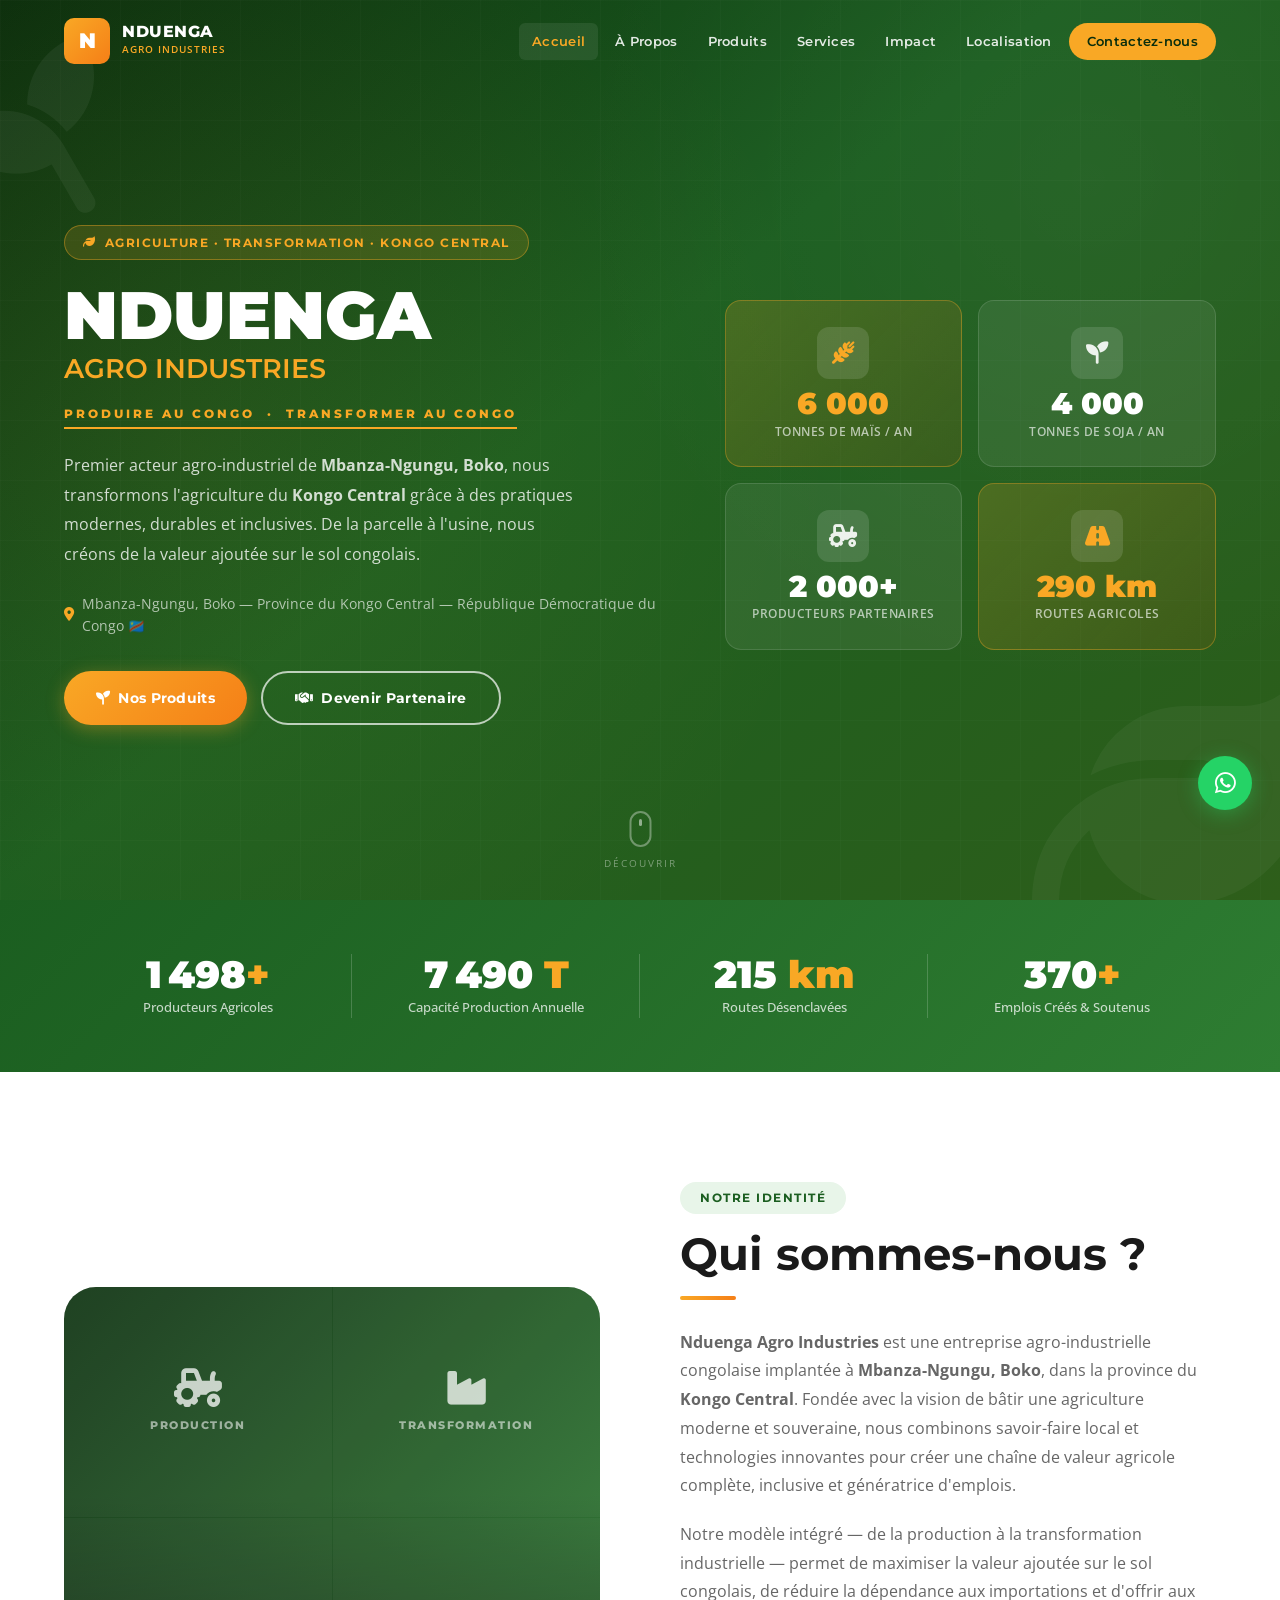
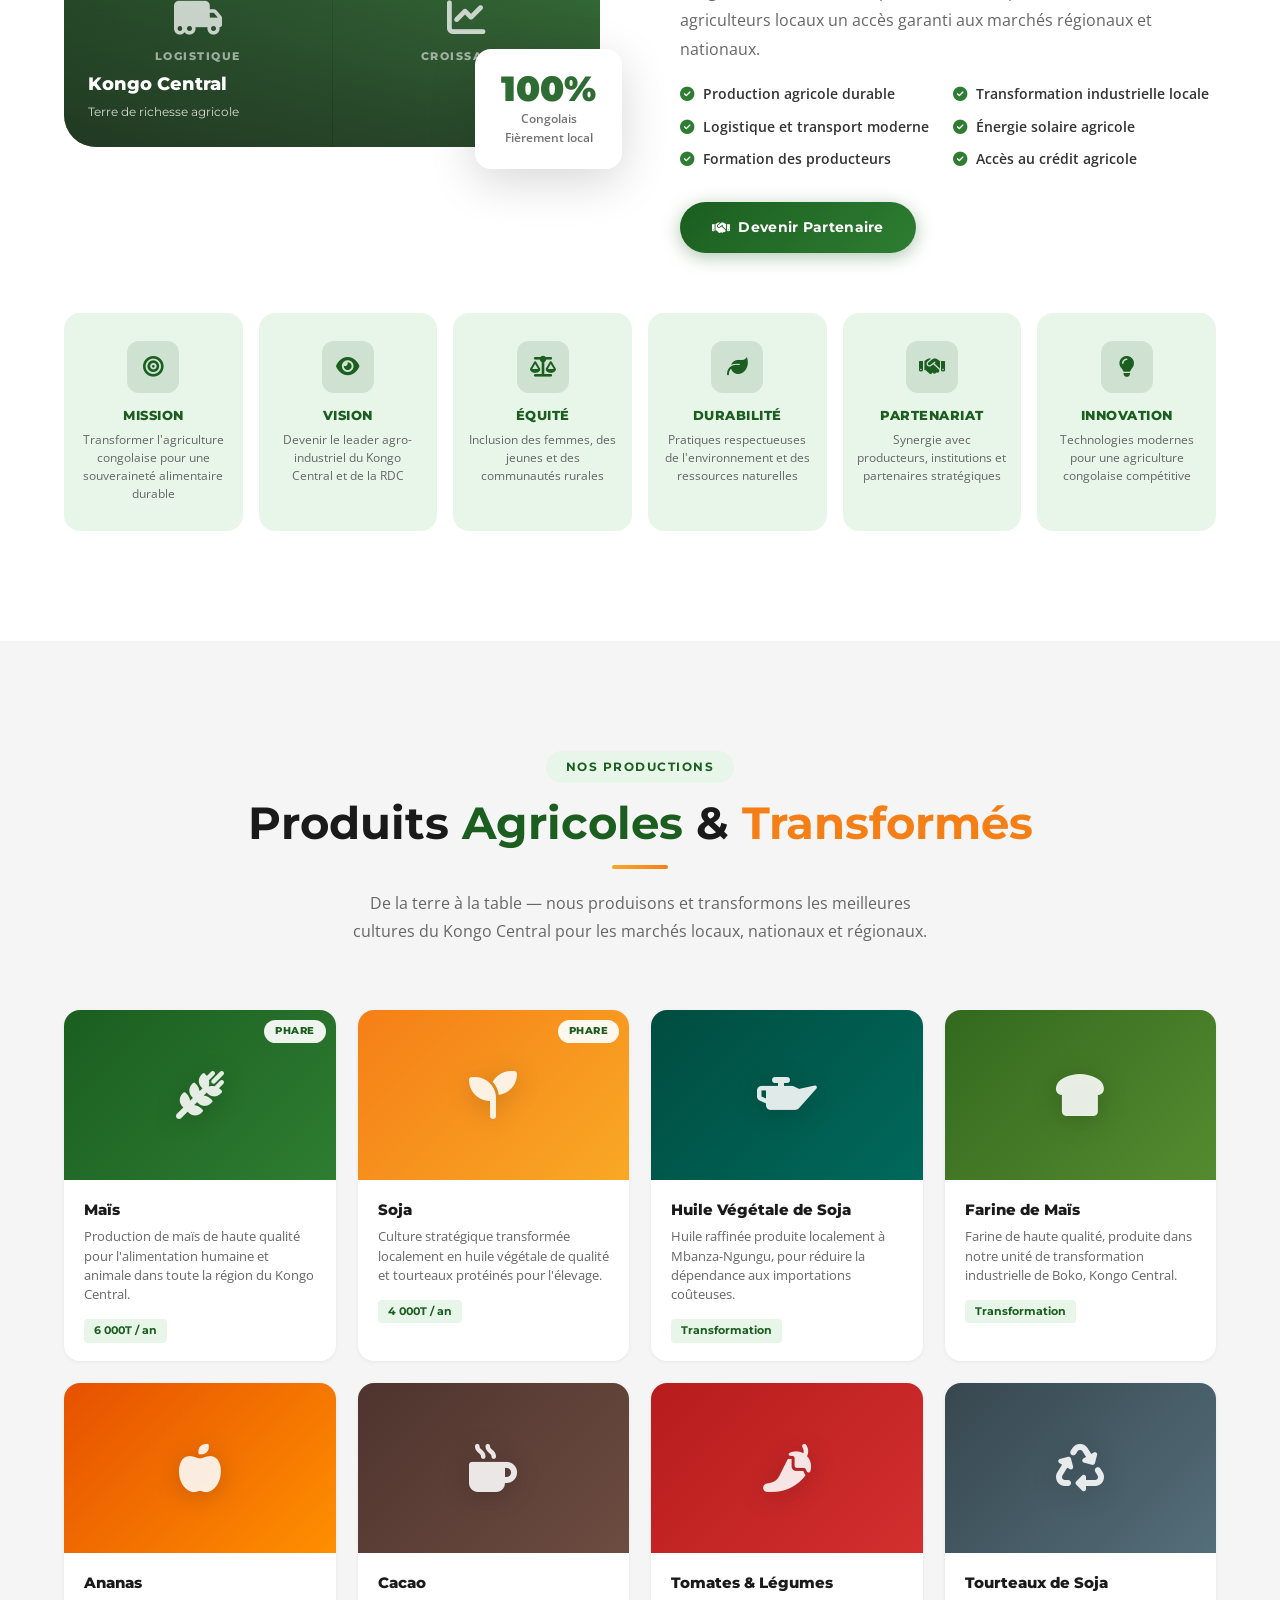
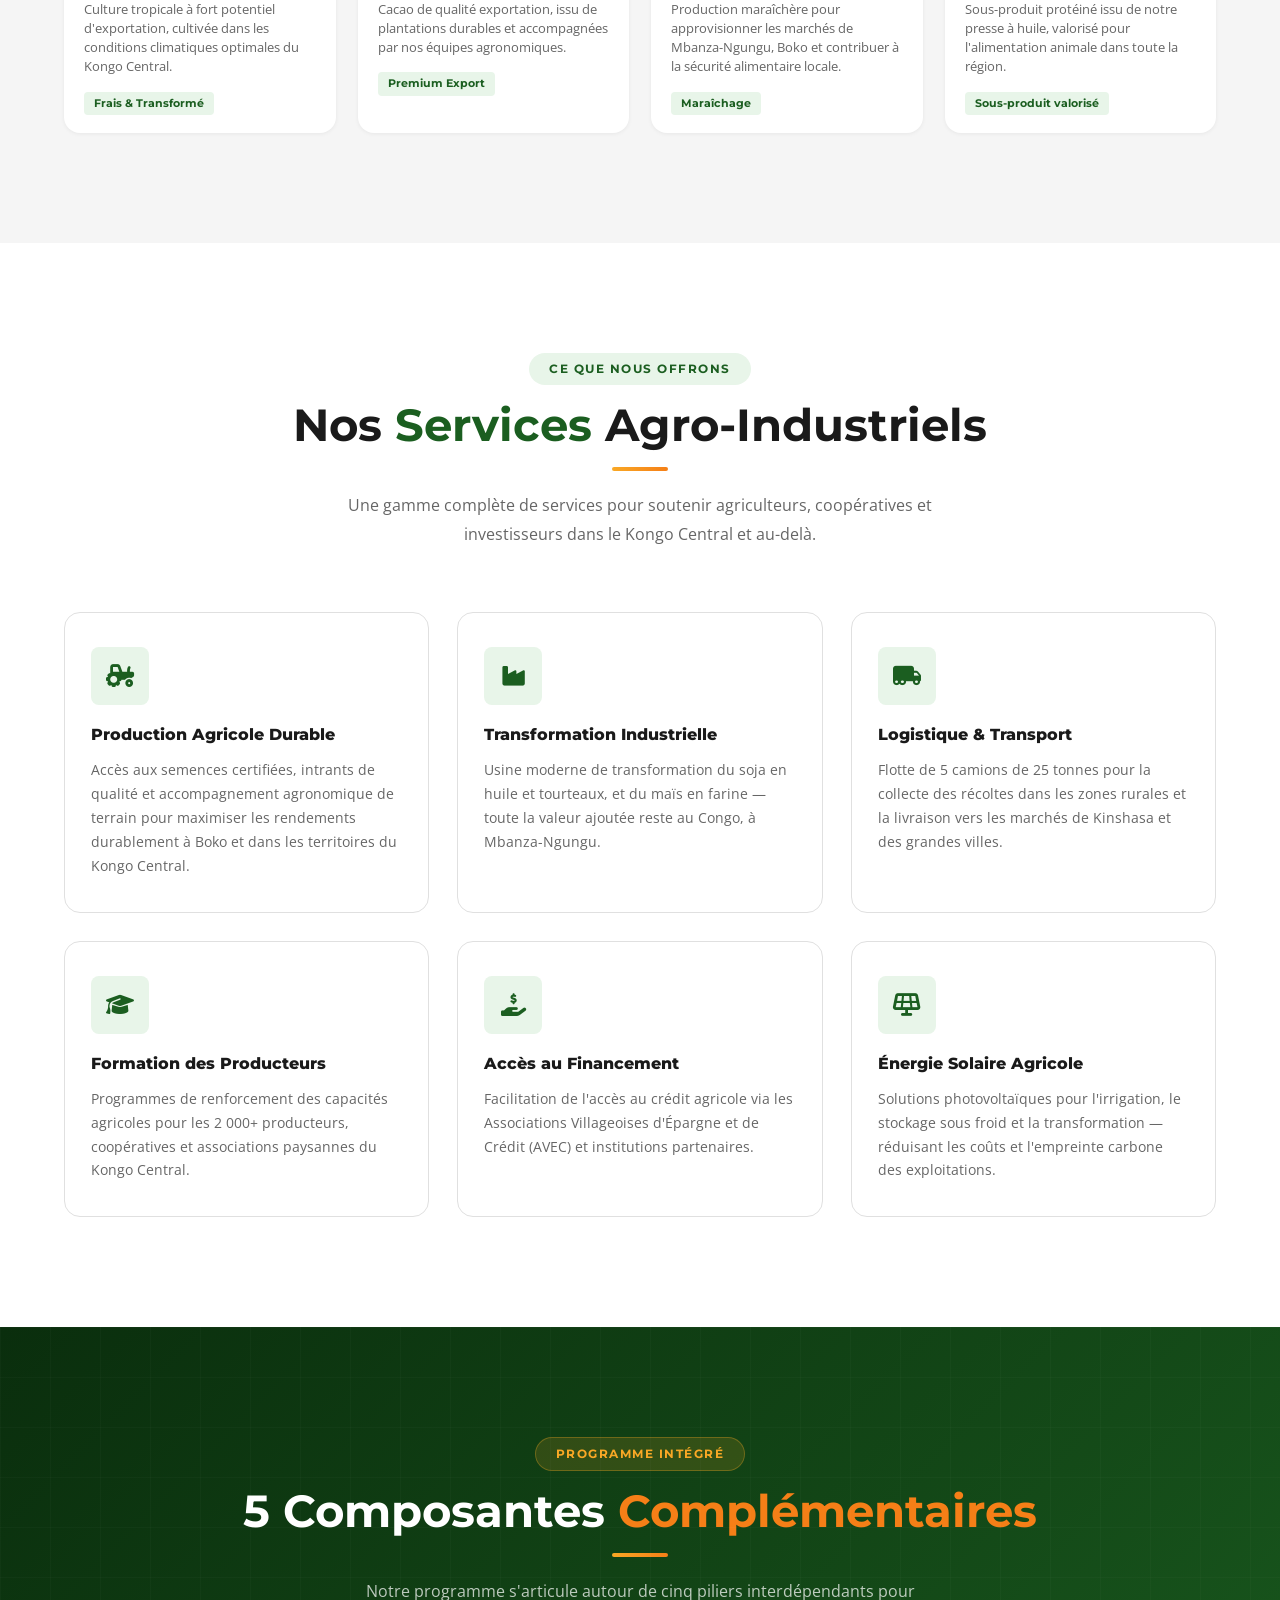
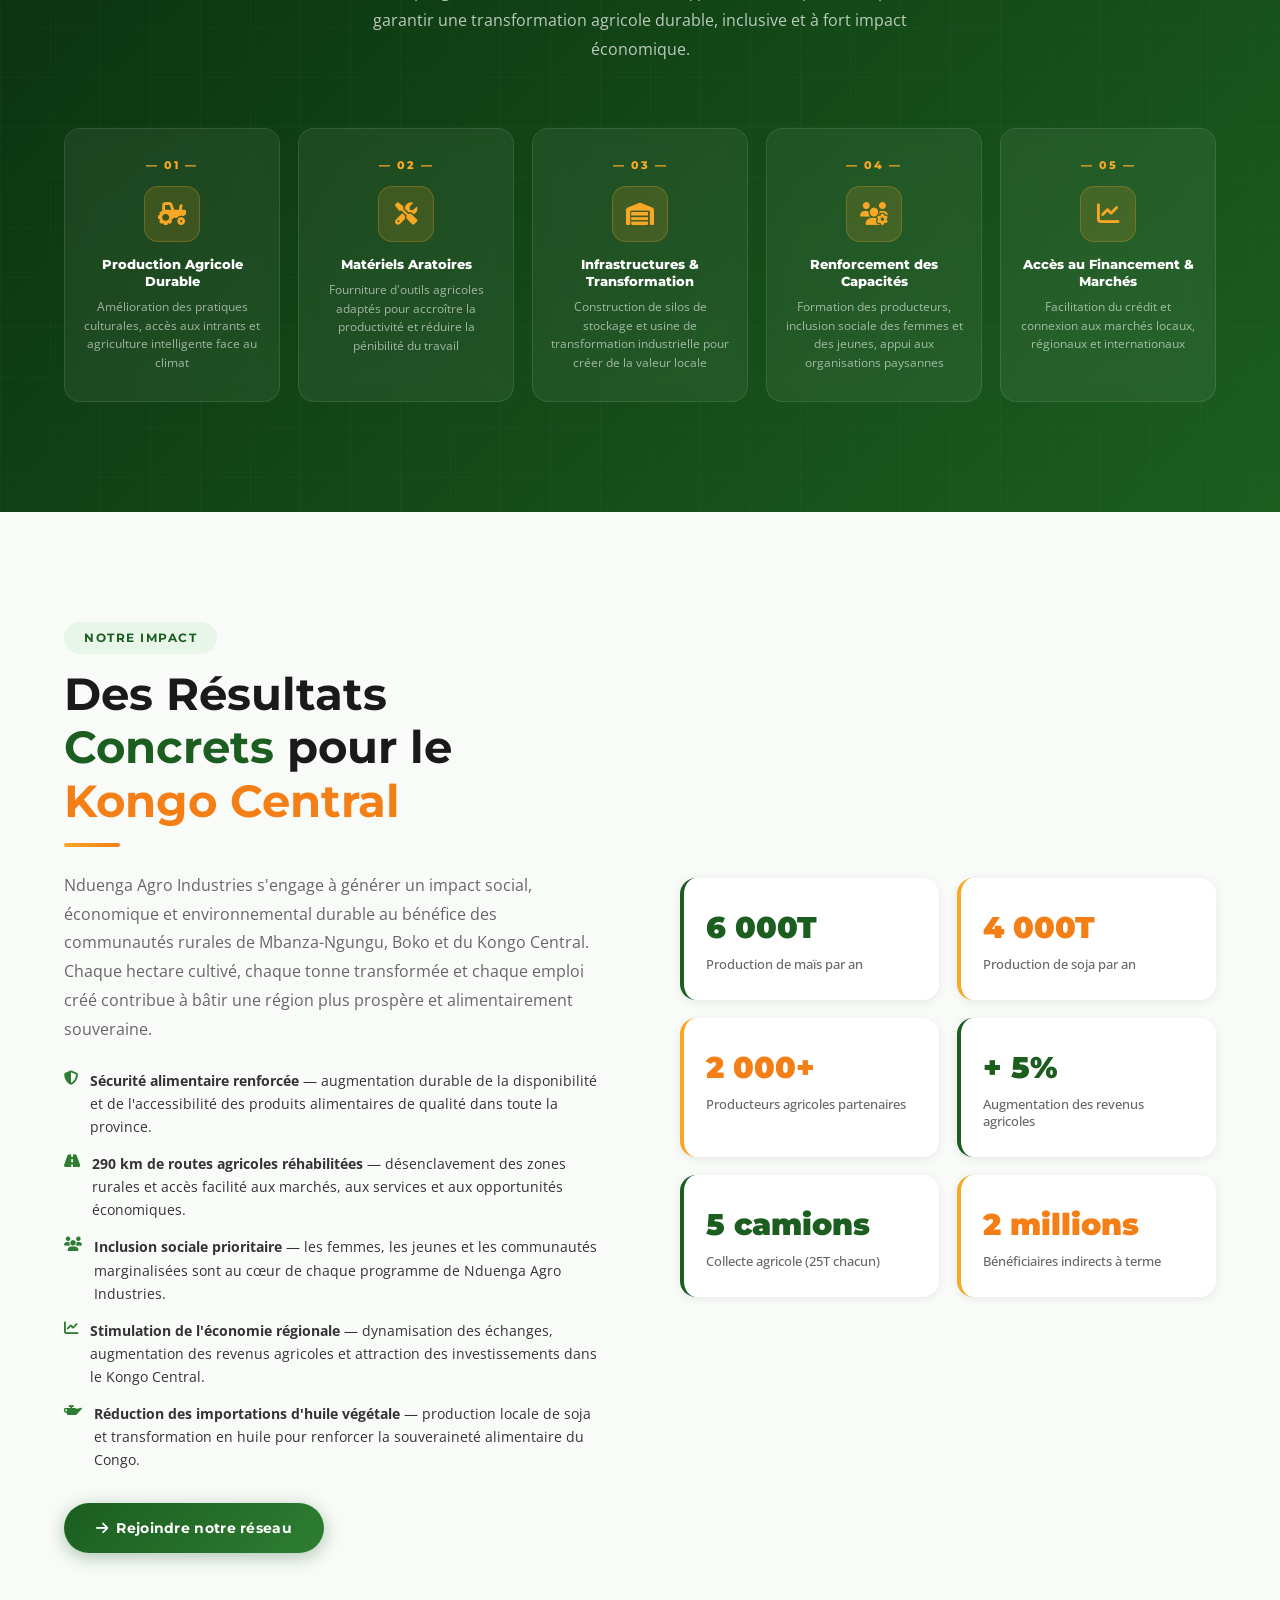
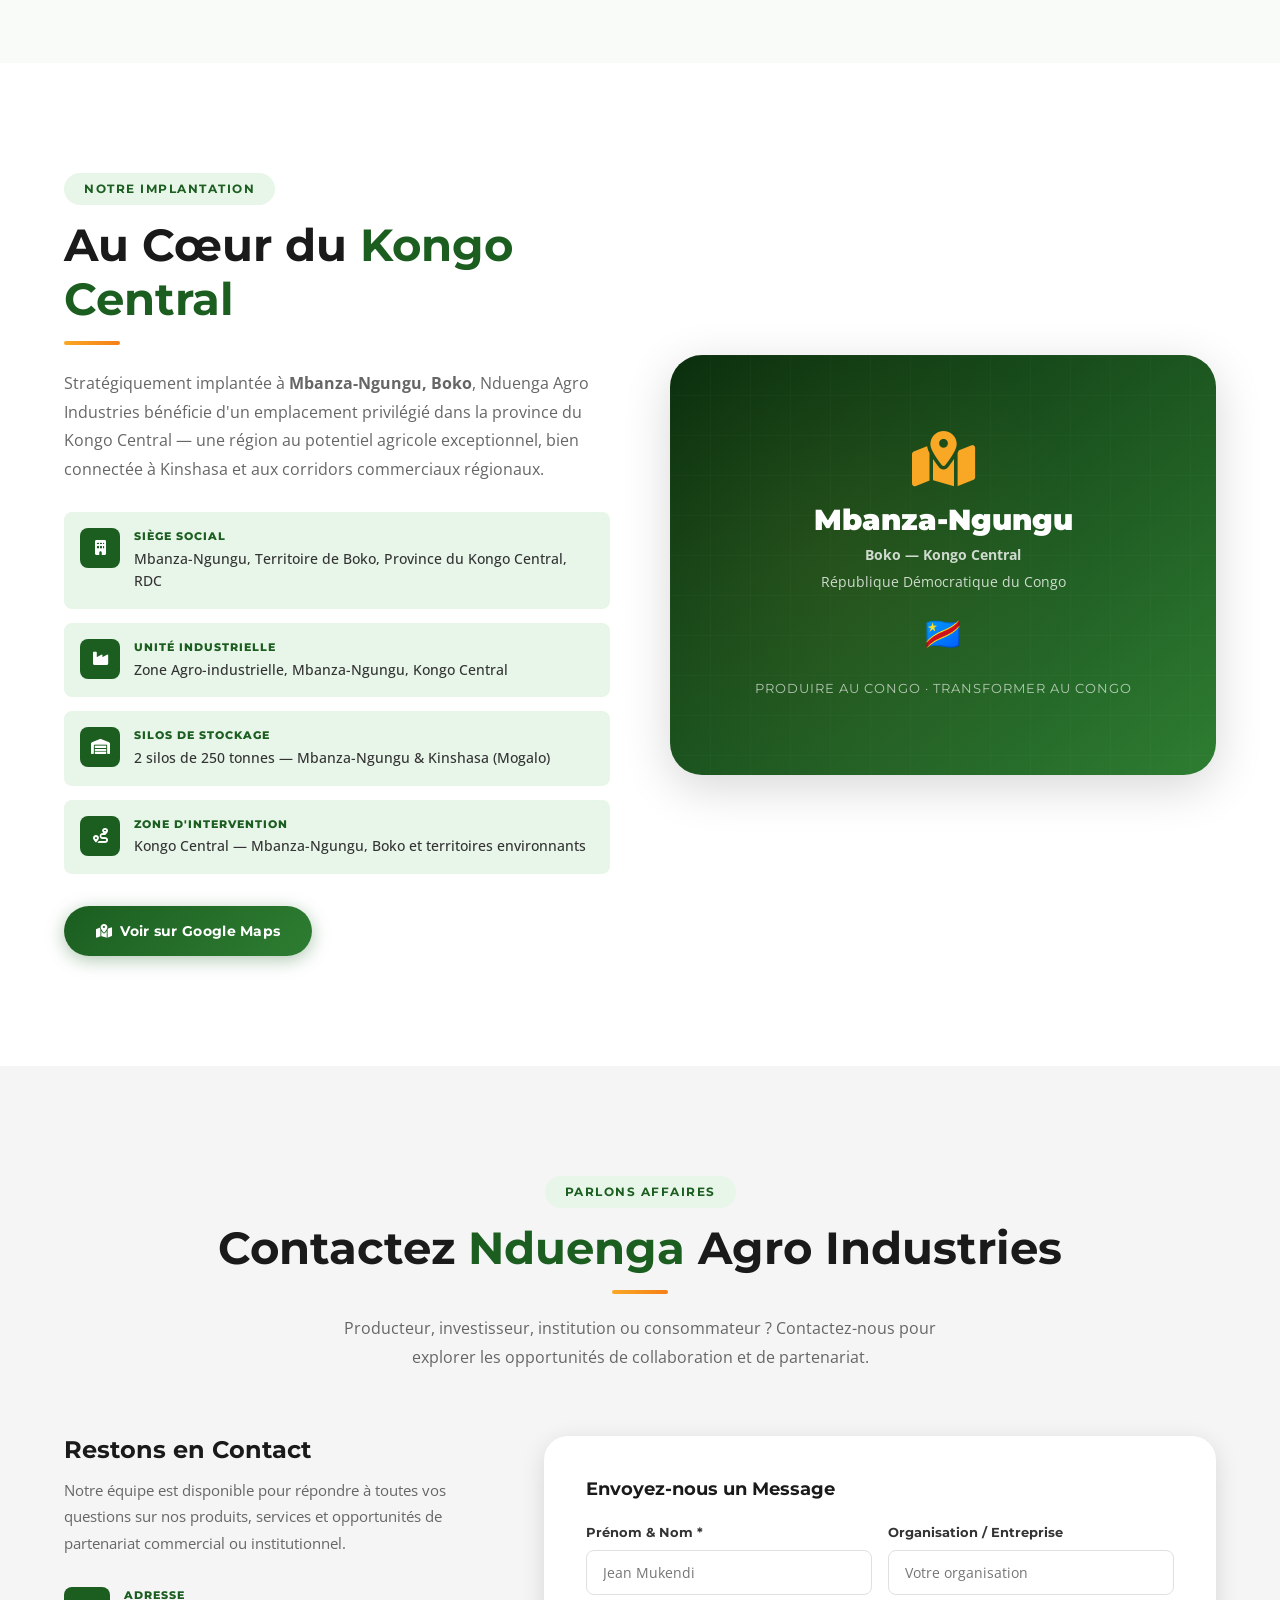
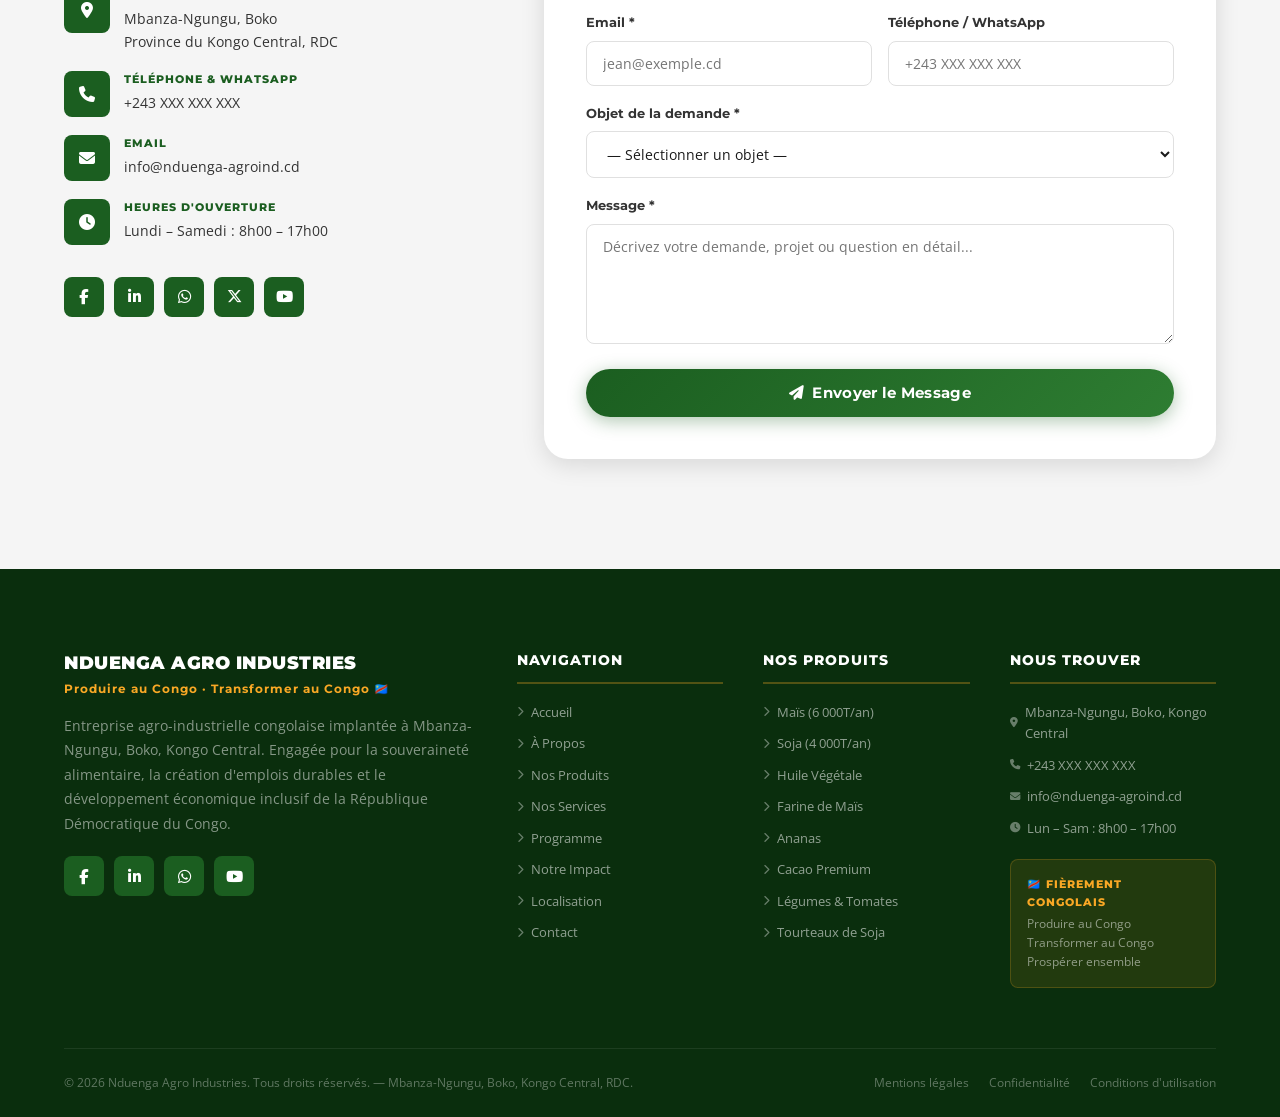
==== commit 08151d1f: "feat: remplacer emojis par icônes FA professionnelles — design upgrade" ====
--- a/index.html
+++ b/index.html
@@ -57,8 +57,8 @@
      ============================================================ -->
 <section class="hero" id="accueil">
   <div class="hero-pattern"></div>
-  <div class="hero-leaf">🌿</div>
-  <div class="hero-leaf2">🍃</div>
+  <div class="hero-leaf"><i class="fas fa-leaf"></i></div>
+  <div class="hero-leaf2"><i class="fas fa-seedling"></i></div>
 
   <div class="hero-inner">
     <!-- Left text -->
@@ -99,22 +99,22 @@
     <!-- Right stats cards -->
     <div class="hero-cards">
       <div class="hero-card gold-card">
-        <div class="hero-card-icon">🌽</div>
+        <div class="hero-card-icon"><i class="fas fa-wheat-awn"></i></div>
         <div class="hero-card-num">6 000</div>
         <div class="hero-card-lbl">Tonnes de Maïs / An</div>
       </div>
       <div class="hero-card">
-        <div class="hero-card-icon">🫘</div>
+        <div class="hero-card-icon"><i class="fas fa-seedling"></i></div>
         <div class="hero-card-num">4 000</div>
         <div class="hero-card-lbl">Tonnes de Soja / An</div>
       </div>
       <div class="hero-card">
-        <div class="hero-card-icon">👨‍🌾</div>
+        <div class="hero-card-icon"><i class="fas fa-tractor"></i></div>
         <div class="hero-card-num">2 000+</div>
         <div class="hero-card-lbl">Producteurs Partenaires</div>
       </div>
       <div class="hero-card gold-card">
-        <div class="hero-card-icon">🛣️</div>
+        <div class="hero-card-icon"><i class="fas fa-road"></i></div>
         <div class="hero-card-num">290 km</div>
         <div class="hero-card-lbl">Routes Agricoles</div>
       </div>
@@ -162,7 +162,24 @@
       <!-- Visual -->
       <div class="about-img-wrap">
         <div class="about-img">
-          🌿
+          <div class="about-icon-grid">
+            <div class="about-grid-cell">
+              <i class="fas fa-tractor"></i>
+              <span>Production</span>
+            </div>
+            <div class="about-grid-cell">
+              <i class="fas fa-industry"></i>
+              <span>Transformation</span>
+            </div>
+            <div class="about-grid-cell">
+              <i class="fas fa-truck-moving"></i>
+              <span>Logistique</span>
+            </div>
+            <div class="about-grid-cell">
+              <i class="fas fa-chart-line"></i>
+              <span>Croissance</span>
+            </div>
+          </div>
           <div class="about-img-overlay"></div>
           <div class="about-img-caption">
             <strong>Kongo Central</strong>
@@ -215,32 +232,32 @@
     <!-- Values -->
     <div class="values-row">
       <div class="val-card">
-        <div class="val-icon">🎯</div>
+        <div class="val-icon"><i class="fas fa-bullseye"></i></div>
         <div class="val-title">Mission</div>
         <div class="val-desc">Transformer l'agriculture congolaise pour une souveraineté alimentaire durable</div>
       </div>
       <div class="val-card">
-        <div class="val-icon">🔭</div>
+        <div class="val-icon"><i class="fas fa-eye"></i></div>
         <div class="val-title">Vision</div>
         <div class="val-desc">Devenir le leader agro-industriel du Kongo Central et de la RDC</div>
       </div>
       <div class="val-card">
-        <div class="val-icon">⚖️</div>
+        <div class="val-icon"><i class="fas fa-scale-balanced"></i></div>
         <div class="val-title">Équité</div>
         <div class="val-desc">Inclusion des femmes, des jeunes et des communautés rurales</div>
       </div>
       <div class="val-card">
-        <div class="val-icon">🌿</div>
+        <div class="val-icon"><i class="fas fa-leaf"></i></div>
         <div class="val-title">Durabilité</div>
         <div class="val-desc">Pratiques respectueuses de l'environnement et des ressources naturelles</div>
       </div>
       <div class="val-card">
-        <div class="val-icon">🤝</div>
+        <div class="val-icon"><i class="fas fa-handshake"></i></div>
         <div class="val-title">Partenariat</div>
         <div class="val-desc">Synergie avec producteurs, institutions et partenaires stratégiques</div>
       </div>
       <div class="val-card">
-        <div class="val-icon">💡</div>
+        <div class="val-icon"><i class="fas fa-lightbulb"></i></div>
         <div class="val-title">Innovation</div>
         <div class="val-desc">Technologies modernes pour une agriculture congolaise compétitive</div>
       </div>
@@ -265,7 +282,7 @@
 
     <div class="products-grid">
       <div class="prod-card">
-        <div class="prod-img c1">🌽<span class="prod-badge">⭐ Phare</span></div>
+        <div class="prod-img c1"><i class="fas fa-wheat-awn"></i><span class="prod-badge">Phare</span></div>
         <div class="prod-body">
           <div class="prod-name">Maïs</div>
           <div class="prod-desc">Production de maïs de haute qualité pour l'alimentation humaine et animale dans toute la région du Kongo Central.</div>
@@ -274,7 +291,7 @@
       </div>
 
       <div class="prod-card">
-        <div class="prod-img c2">🫘<span class="prod-badge">⭐ Phare</span></div>
+        <div class="prod-img c2"><i class="fas fa-seedling"></i><span class="prod-badge">Phare</span></div>
         <div class="prod-body">
           <div class="prod-name">Soja</div>
           <div class="prod-desc">Culture stratégique transformée localement en huile végétale de qualité et tourteaux protéinés pour l'élevage.</div>
@@ -283,7 +300,7 @@
       </div>
 
       <div class="prod-card">
-        <div class="prod-img c3">🫙</div>
+        <div class="prod-img c3"><i class="fas fa-oil-can"></i></div>
         <div class="prod-body">
           <div class="prod-name">Huile Végétale de Soja</div>
           <div class="prod-desc">Huile raffinée produite localement à Mbanza-Ngungu, pour réduire la dépendance aux importations coûteuses.</div>
@@ -292,7 +309,7 @@
       </div>
 
       <div class="prod-card">
-        <div class="prod-img c4">🌾</div>
+        <div class="prod-img c4"><i class="fas fa-bread-slice"></i></div>
         <div class="prod-body">
           <div class="prod-name">Farine de Maïs</div>
           <div class="prod-desc">Farine de haute qualité, produite dans notre unité de transformation industrielle de Boko, Kongo Central.</div>
@@ -301,7 +318,7 @@
       </div>
 
       <div class="prod-card">
-        <div class="prod-img c5">🍍</div>
+        <div class="prod-img c5"><i class="fas fa-apple-whole"></i></div>
         <div class="prod-body">
           <div class="prod-name">Ananas</div>
           <div class="prod-desc">Culture tropicale à fort potentiel d'exportation, cultivée dans les conditions climatiques optimales du Kongo Central.</div>
@@ -310,7 +327,7 @@
       </div>
 
       <div class="prod-card">
-        <div class="prod-img c6">🍫</div>
+        <div class="prod-img c6"><i class="fas fa-mug-hot"></i></div>
         <div class="prod-body">
           <div class="prod-name">Cacao</div>
           <div class="prod-desc">Cacao de qualité exportation, issu de plantations durables et accompagnées par nos équipes agronomiques.</div>
@@ -319,7 +336,7 @@
       </div>
 
       <div class="prod-card">
-        <div class="prod-img c7">🍅</div>
+        <div class="prod-img c7"><i class="fas fa-pepper-hot"></i></div>
         <div class="prod-body">
           <div class="prod-name">Tomates &amp; Légumes</div>
           <div class="prod-desc">Production maraîchère pour approvisionner les marchés de Mbanza-Ngungu, Boko et contribuer à la sécurité alimentaire locale.</div>
@@ -328,7 +345,7 @@
       </div>
 
       <div class="prod-card">
-        <div class="prod-img c8">🥜</div>
+        <div class="prod-img c8"><i class="fas fa-recycle"></i></div>
         <div class="prod-body">
           <div class="prod-name">Tourteaux de Soja</div>
           <div class="prod-desc">Sous-produit protéiné issu de notre presse à huile, valorisé pour l'alimentation animale dans toute la région.</div>
@@ -356,37 +373,37 @@
 
     <div class="services-grid">
       <div class="srv-card">
-        <div class="srv-icon">🌱</div>
+        <div class="srv-icon"><i class="fas fa-tractor"></i></div>
         <div class="srv-title">Production Agricole Durable</div>
         <div class="srv-desc">Accès aux semences certifiées, intrants de qualité et accompagnement agronomique de terrain pour maximiser les rendements durablement à Boko et dans les territoires du Kongo Central.</div>
       </div>
 
       <div class="srv-card">
-        <div class="srv-icon">🏭</div>
+        <div class="srv-icon"><i class="fas fa-industry"></i></div>
         <div class="srv-title">Transformation Industrielle</div>
         <div class="srv-desc">Usine moderne de transformation du soja en huile et tourteaux, et du maïs en farine — toute la valeur ajoutée reste au Congo, à Mbanza-Ngungu.</div>
       </div>
 
       <div class="srv-card">
-        <div class="srv-icon">🚛</div>
+        <div class="srv-icon"><i class="fas fa-truck-moving"></i></div>
         <div class="srv-title">Logistique &amp; Transport</div>
         <div class="srv-desc">Flotte de 5 camions de 25 tonnes pour la collecte des récoltes dans les zones rurales et la livraison vers les marchés de Kinshasa et des grandes villes.</div>
       </div>
 
       <div class="srv-card">
-        <div class="srv-icon">🎓</div>
+        <div class="srv-icon"><i class="fas fa-graduation-cap"></i></div>
         <div class="srv-title">Formation des Producteurs</div>
         <div class="srv-desc">Programmes de renforcement des capacités agricoles pour les 2 000+ producteurs, coopératives et associations paysannes du Kongo Central.</div>
       </div>
 
       <div class="srv-card">
-        <div class="srv-icon">💰</div>
+        <div class="srv-icon"><i class="fas fa-hand-holding-dollar"></i></div>
         <div class="srv-title">Accès au Financement</div>
         <div class="srv-desc">Facilitation de l'accès au crédit agricole via les Associations Villageoises d'Épargne et de Crédit (AVEC) et institutions partenaires.</div>
       </div>
 
       <div class="srv-card">
-        <div class="srv-icon">☀️</div>
+        <div class="srv-icon"><i class="fas fa-solar-panel"></i></div>
         <div class="srv-title">Énergie Solaire Agricole</div>
         <div class="srv-desc">Solutions photovoltaïques pour l'irrigation, le stockage sous froid et la transformation — réduisant les coûts et l'empreinte carbone des exploitations.</div>
       </div>
@@ -412,35 +429,35 @@
     <div class="compos-grid">
       <div class="comp-card">
         <div class="comp-num">— 01 —</div>
-        <span class="comp-icon">🌿</span>
+        <span class="comp-icon"><i class="fas fa-tractor"></i></span>
         <div class="comp-title">Production Agricole Durable</div>
         <div class="comp-desc">Amélioration des pratiques culturales, accès aux intrants et agriculture intelligente face au climat</div>
       </div>
 
       <div class="comp-card">
         <div class="comp-num">— 02 —</div>
-        <span class="comp-icon">⛏️</span>
+        <span class="comp-icon"><i class="fas fa-tools"></i></span>
         <div class="comp-title">Matériels Aratoires</div>
         <div class="comp-desc">Fourniture d'outils agricoles adaptés pour accroître la productivité et réduire la pénibilité du travail</div>
       </div>
 
       <div class="comp-card">
         <div class="comp-num">— 03 —</div>
-        <span class="comp-icon">🏗️</span>
+        <span class="comp-icon"><i class="fas fa-warehouse"></i></span>
         <div class="comp-title">Infrastructures &amp; Transformation</div>
         <div class="comp-desc">Construction de silos de stockage et usine de transformation industrielle pour créer de la valeur locale</div>
       </div>
 
       <div class="comp-card">
         <div class="comp-num">— 04 —</div>
-        <span class="comp-icon">👥</span>
+        <span class="comp-icon"><i class="fas fa-users-gear"></i></span>
         <div class="comp-title">Renforcement des Capacités</div>
         <div class="comp-desc">Formation des producteurs, inclusion sociale des femmes et des jeunes, appui aux organisations paysannes</div>
       </div>
 
       <div class="comp-card">
         <div class="comp-num">— 05 —</div>
-        <span class="comp-icon">📈</span>
+        <span class="comp-icon"><i class="fas fa-chart-line"></i></span>
         <div class="comp-title">Accès au Financement &amp; Marchés</div>
         <div class="comp-desc">Facilitation du crédit et connexion aux marchés locaux, régionaux et internationaux</div>
       </div>
--- a/assets/css/style.css
+++ b/assets/css/style.css
@@ -276,6 +276,8 @@
   bottom: -40px;
   right: -40px;
   pointer-events: none;
+  color: var(--white);
+  line-height: 1;
 }
 
 .hero-leaf2 {
@@ -286,6 +288,8 @@
   left: -30px;
   pointer-events: none;
   transform: rotate(-30deg);
+  color: var(--white);
+  line-height: 1;
 }
 
 .hero-inner {
@@ -403,7 +407,17 @@
   border-color: rgba(249,168,37,0.35);
 }
 
-.hero-card-icon { font-size: 1.8rem; margin-bottom: 6px; }
+.hero-card-icon {
+  font-size: 1.8rem;
+  margin-bottom: 8px;
+  width: 52px; height: 52px;
+  background: rgba(255,255,255,0.12);
+  border-radius: 12px;
+  display: flex; align-items: center; justify-content: center;
+  margin: 0 auto 10px;
+}
+.hero-card-icon i { font-size: 1.4rem; color: rgba(255,255,255,0.9); }
+.hero-card.gold-card .hero-card-icon i { color: var(--gold-500); }
 
 .hero-card-num {
   font-family: 'Montserrat', sans-serif;
@@ -523,9 +537,45 @@
   display: flex;
   align-items: center;
   justify-content: center;
-  font-size: 9rem;
   position: relative;
   overflow: hidden;
+}
+
+.about-icon-grid {
+  position: absolute;
+  inset: 0;
+  display: grid;
+  grid-template-columns: 1fr 1fr;
+  grid-template-rows: 1fr 1fr;
+  gap: 1px;
+  background: rgba(255,255,255,0.05);
+  z-index: 1;
+}
+
+.about-grid-cell {
+  display: flex;
+  flex-direction: column;
+  align-items: center;
+  justify-content: center;
+  gap: 10px;
+  background: rgba(255,255,255,0.04);
+  transition: var(--ease);
+}
+
+.about-grid-cell:hover { background: rgba(255,255,255,0.09); }
+
+.about-grid-cell i {
+  font-size: 2.4rem;
+  color: rgba(255,255,255,0.75);
+}
+
+.about-grid-cell span {
+  font-family: 'Montserrat', sans-serif;
+  font-size: 0.7rem;
+  font-weight: 800;
+  color: rgba(255,255,255,0.55);
+  text-transform: uppercase;
+  letter-spacing: 1.5px;
 }
 
 .about-img-overlay {
@@ -610,7 +660,17 @@
 }
 .val-card:hover .val-title, .val-card:hover .val-desc { color: var(--white); }
 
-.val-icon { font-size: 1.8rem; margin-bottom: 10px; }
+.val-icon {
+  width: 52px; height: 52px;
+  background: rgba(27,94,32,0.12);
+  border-radius: 12px;
+  display: flex; align-items: center; justify-content: center;
+  margin: 0 auto 12px;
+  transition: var(--ease);
+}
+.val-icon i { font-size: 1.3rem; color: var(--green-800); transition: var(--ease); }
+.val-card:hover .val-icon { background: rgba(255,255,255,0.15); }
+.val-card:hover .val-icon i { color: var(--white); }
 .val-title {
   font-family: 'Montserrat', sans-serif;
   font-size: 0.82rem;
@@ -653,9 +713,16 @@
   display: flex;
   align-items: center;
   justify-content: center;
-  font-size: 3.5rem;
   position: relative;
-}
+  overflow: hidden;
+}
+.prod-img i {
+  font-size: 3rem;
+  color: rgba(255,255,255,0.88);
+  filter: drop-shadow(0 4px 12px rgba(0,0,0,0.2));
+  transition: var(--ease);
+}
+.prod-card:hover .prod-img i { transform: scale(1.12); color: var(--white); }
 
 .prod-img.c1 { background: linear-gradient(135deg, #1B5E20, #2E7D32); }
 .prod-img.c2 { background: linear-gradient(135deg, #F57F17, #F9A825); }
@@ -737,11 +804,12 @@
   background: var(--green-100);
   border-radius: var(--radius-sm);
   display: flex; align-items: center; justify-content: center;
-  font-size: 1.5rem;
   margin-bottom: 18px;
   transition: var(--ease);
 }
+.srv-icon i { font-size: 1.4rem; color: var(--green-800); transition: var(--ease); }
 .srv-card:hover .srv-icon { background: var(--green-800); }
+.srv-card:hover .srv-icon i { color: var(--white); }
 
 .srv-title {
   font-family: 'Montserrat', sans-serif;
@@ -809,7 +877,20 @@
   letter-spacing: 2px;
   margin-bottom: 12px;
 }
-.comp-icon { font-size: 2rem; display: block; margin-bottom: 14px; }
+.comp-icon {
+  display: flex;
+  align-items: center;
+  justify-content: center;
+  width: 56px; height: 56px;
+  background: rgba(249,168,37,0.15);
+  border: 1px solid rgba(249,168,37,0.25);
+  border-radius: 14px;
+  margin: 0 auto 14px;
+  transition: var(--ease);
+}
+.comp-icon i { font-size: 1.4rem; color: var(--gold-500); transition: var(--ease); }
+.comp-card:hover .comp-icon { background: rgba(249,168,37,0.25); }
+.comp-card:hover .comp-icon i { color: var(--white); }
 .comp-title {
   font-family: 'Montserrat', sans-serif;
   font-size: 0.82rem;
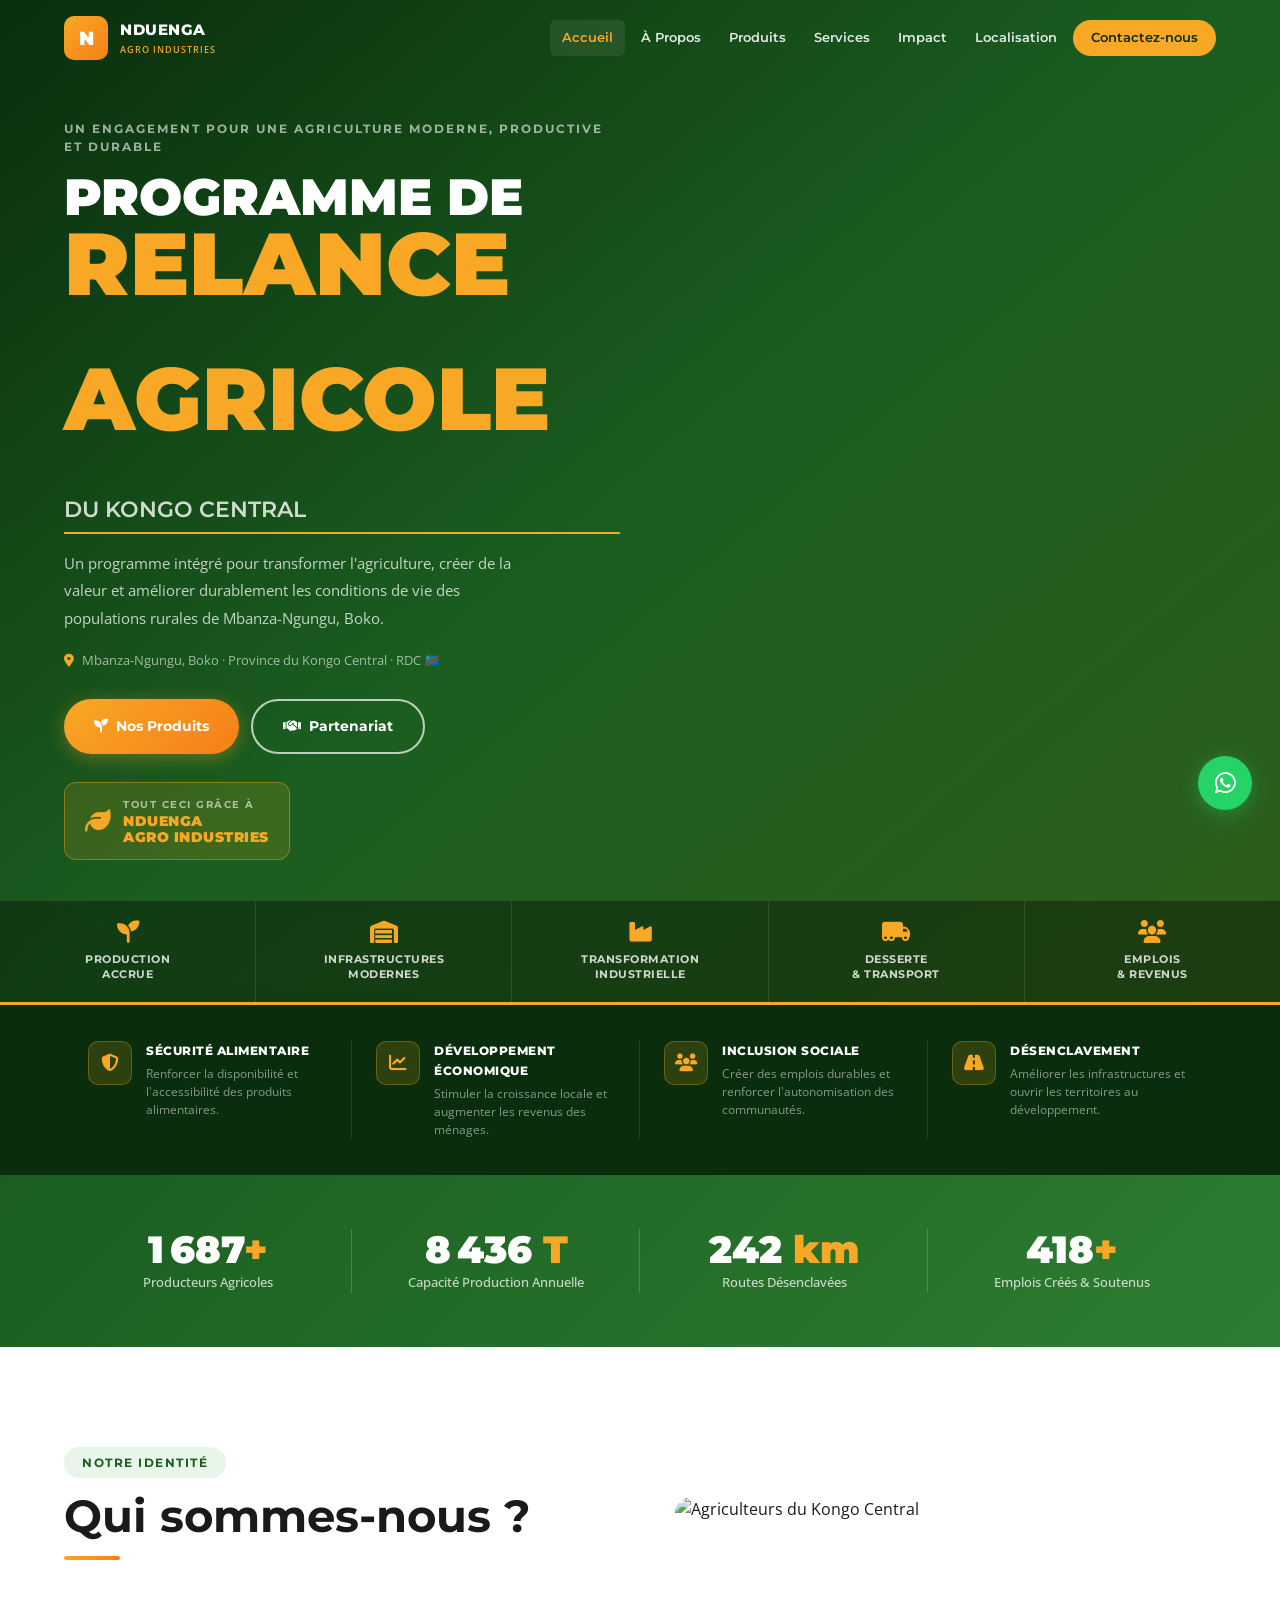
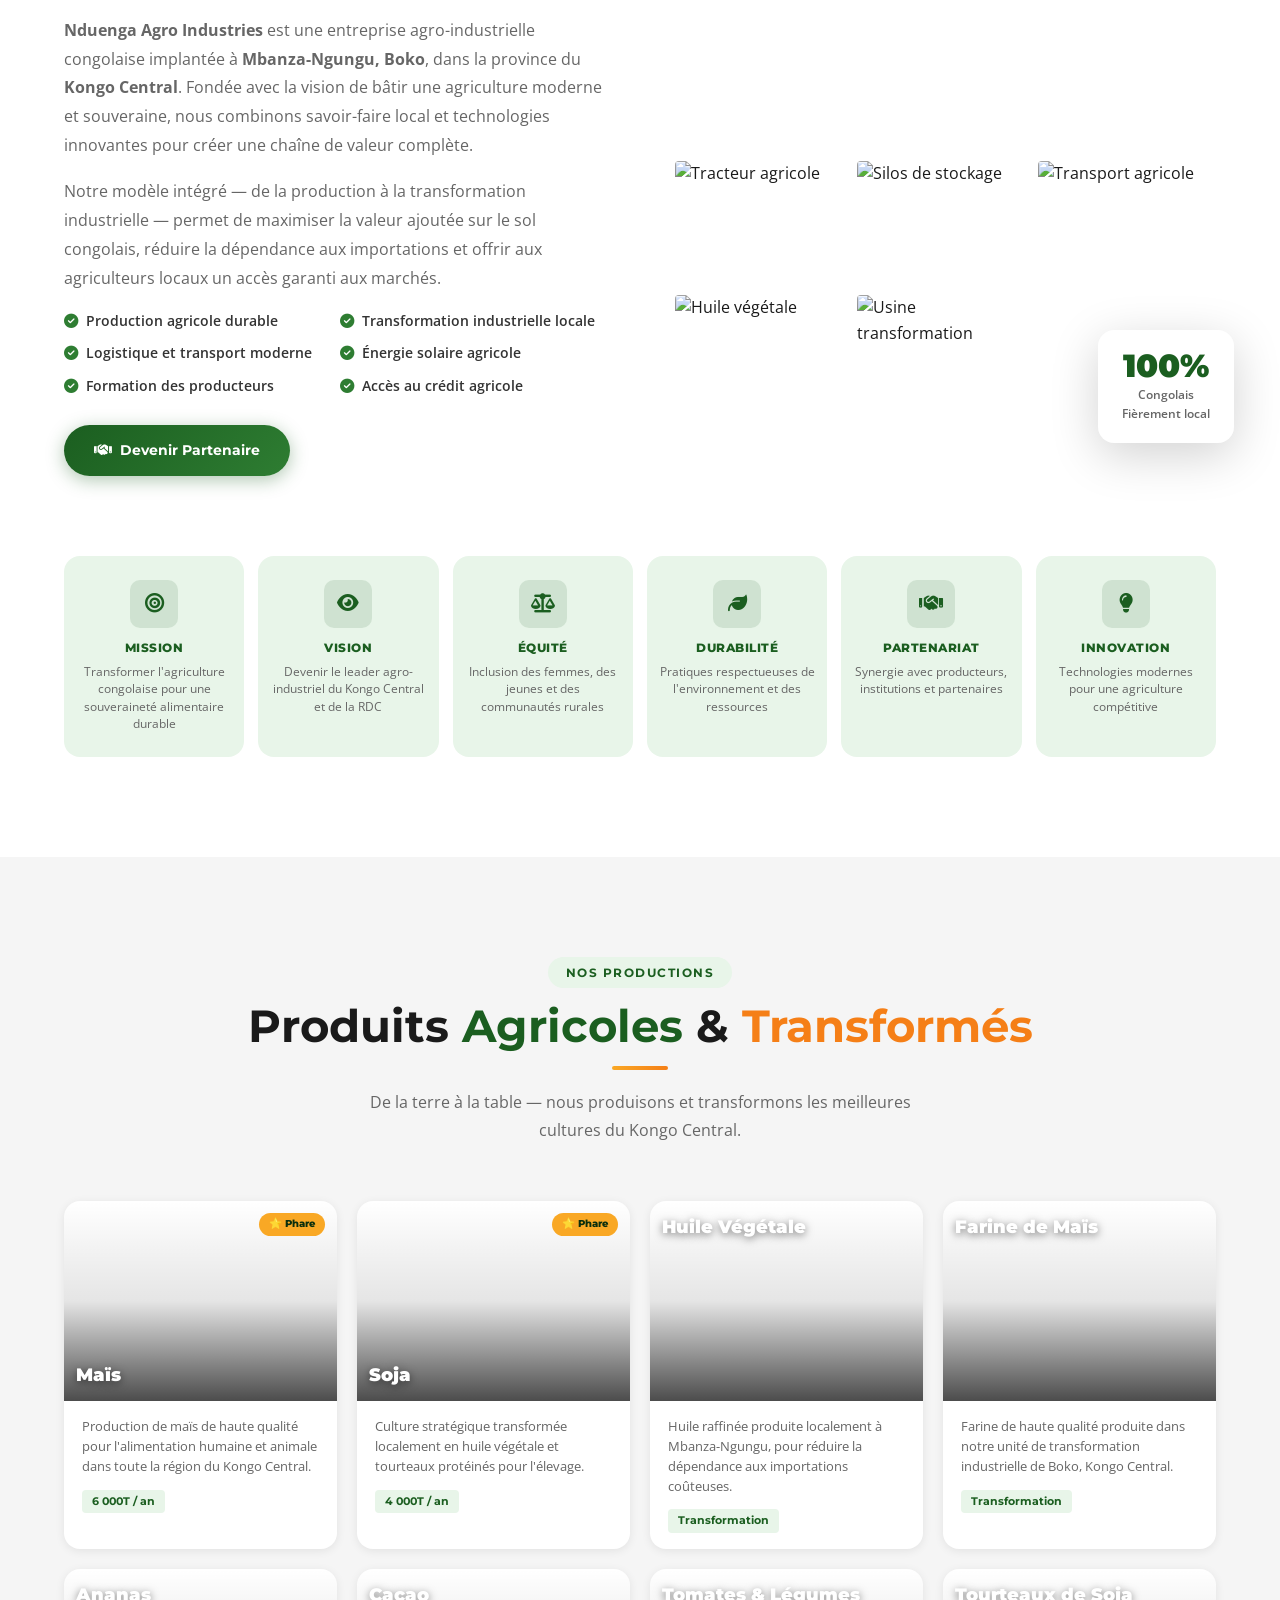
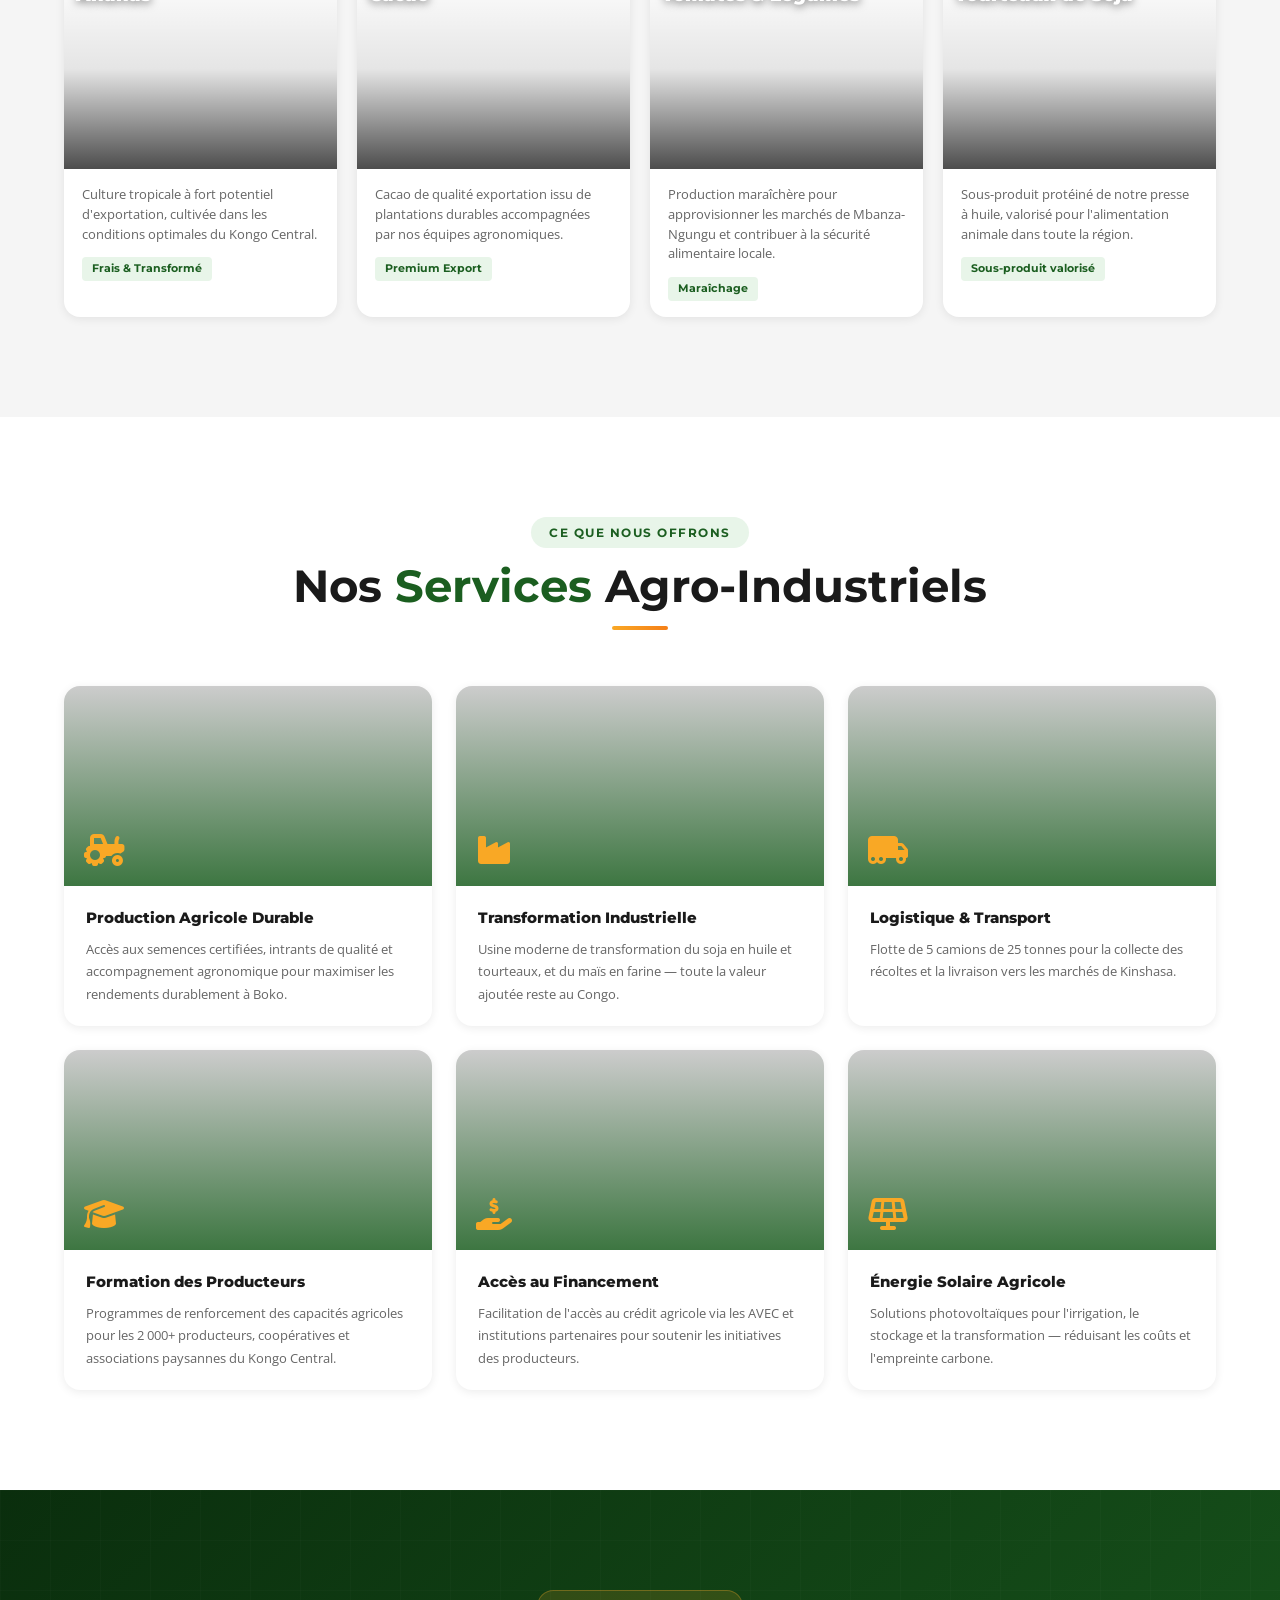
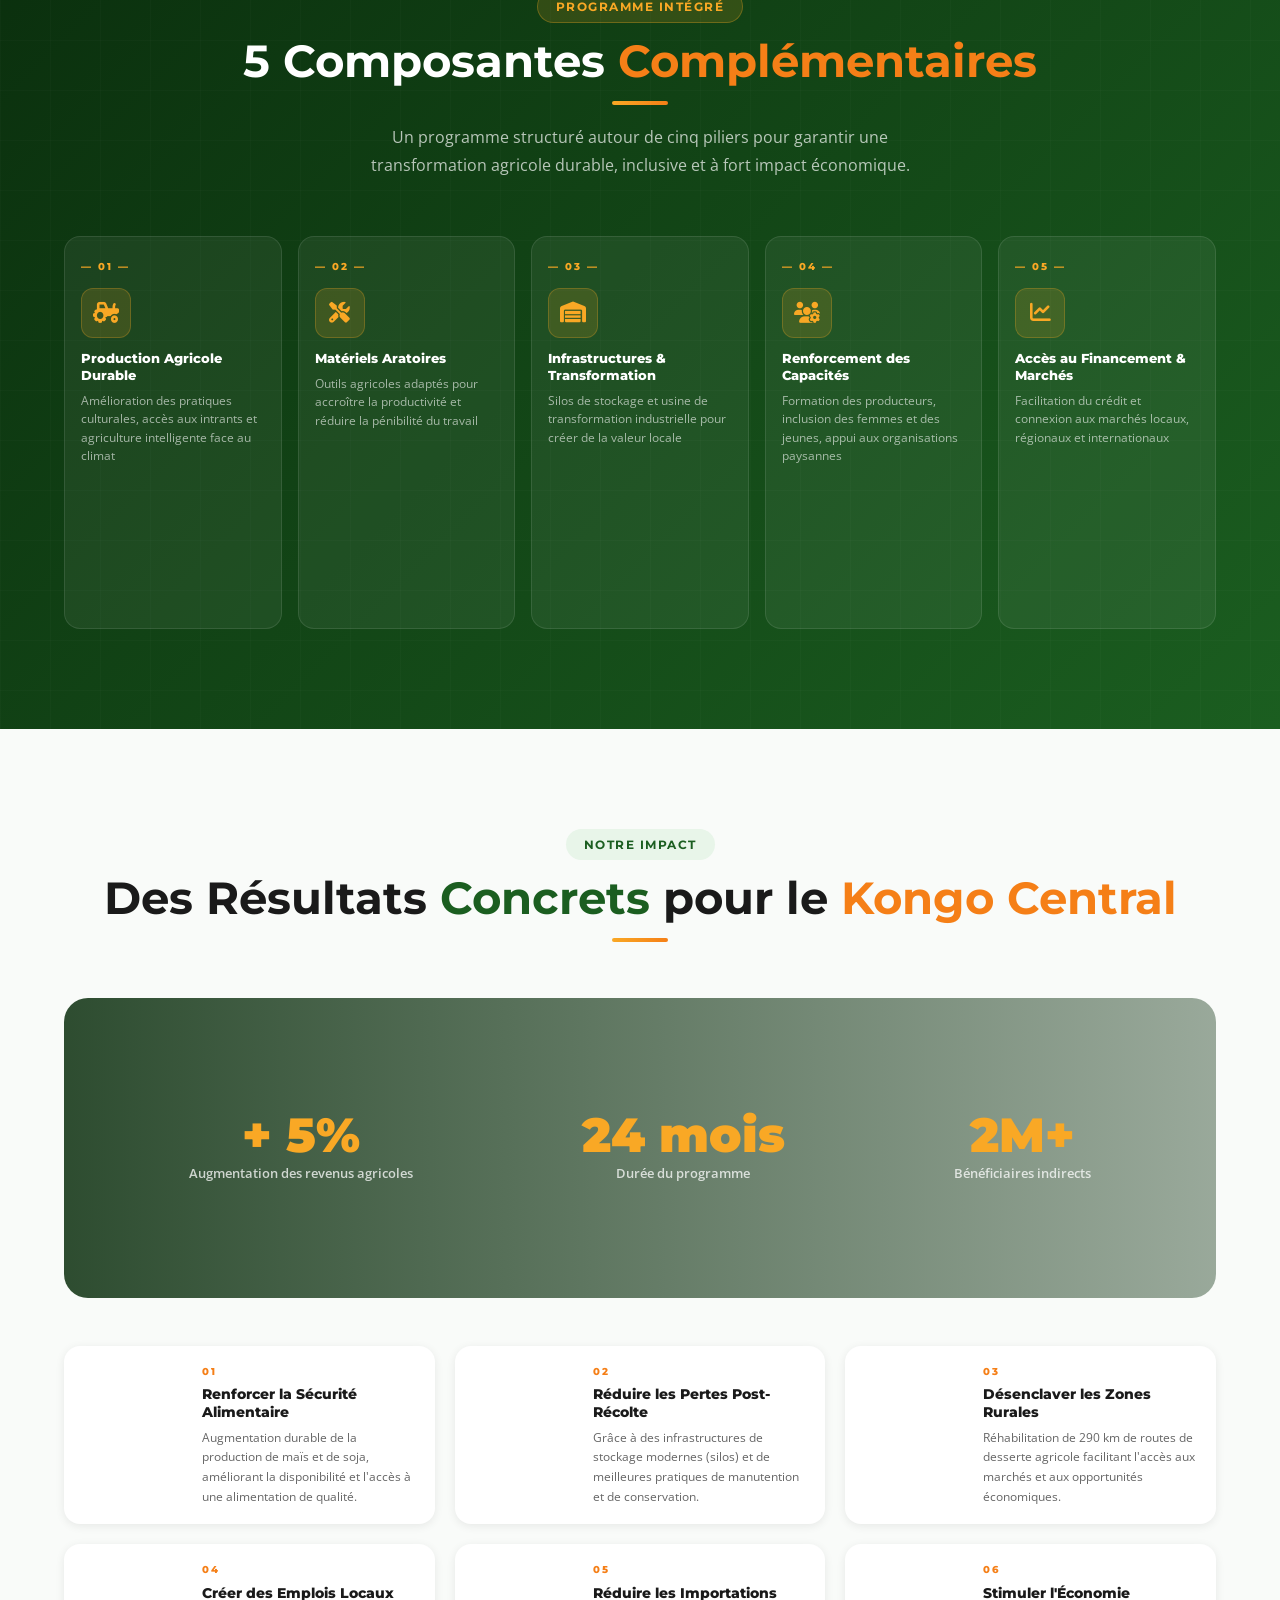
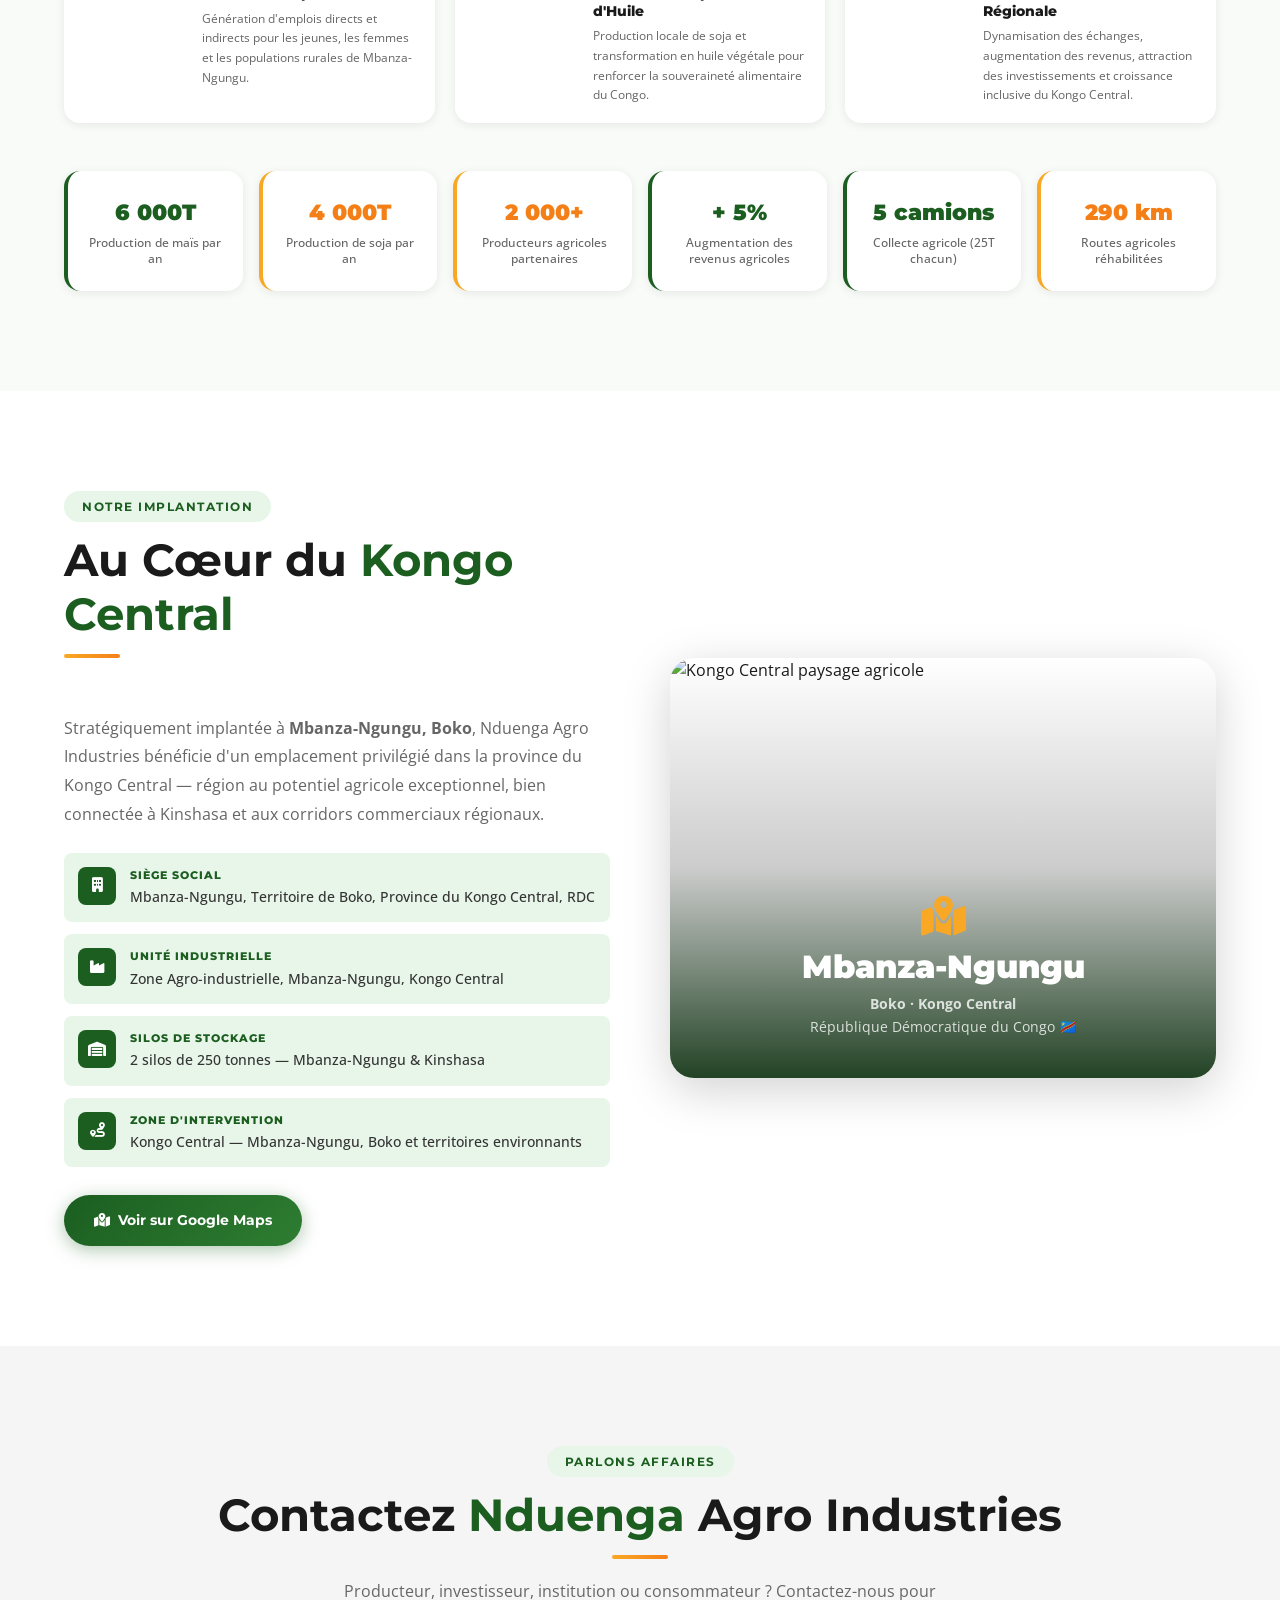
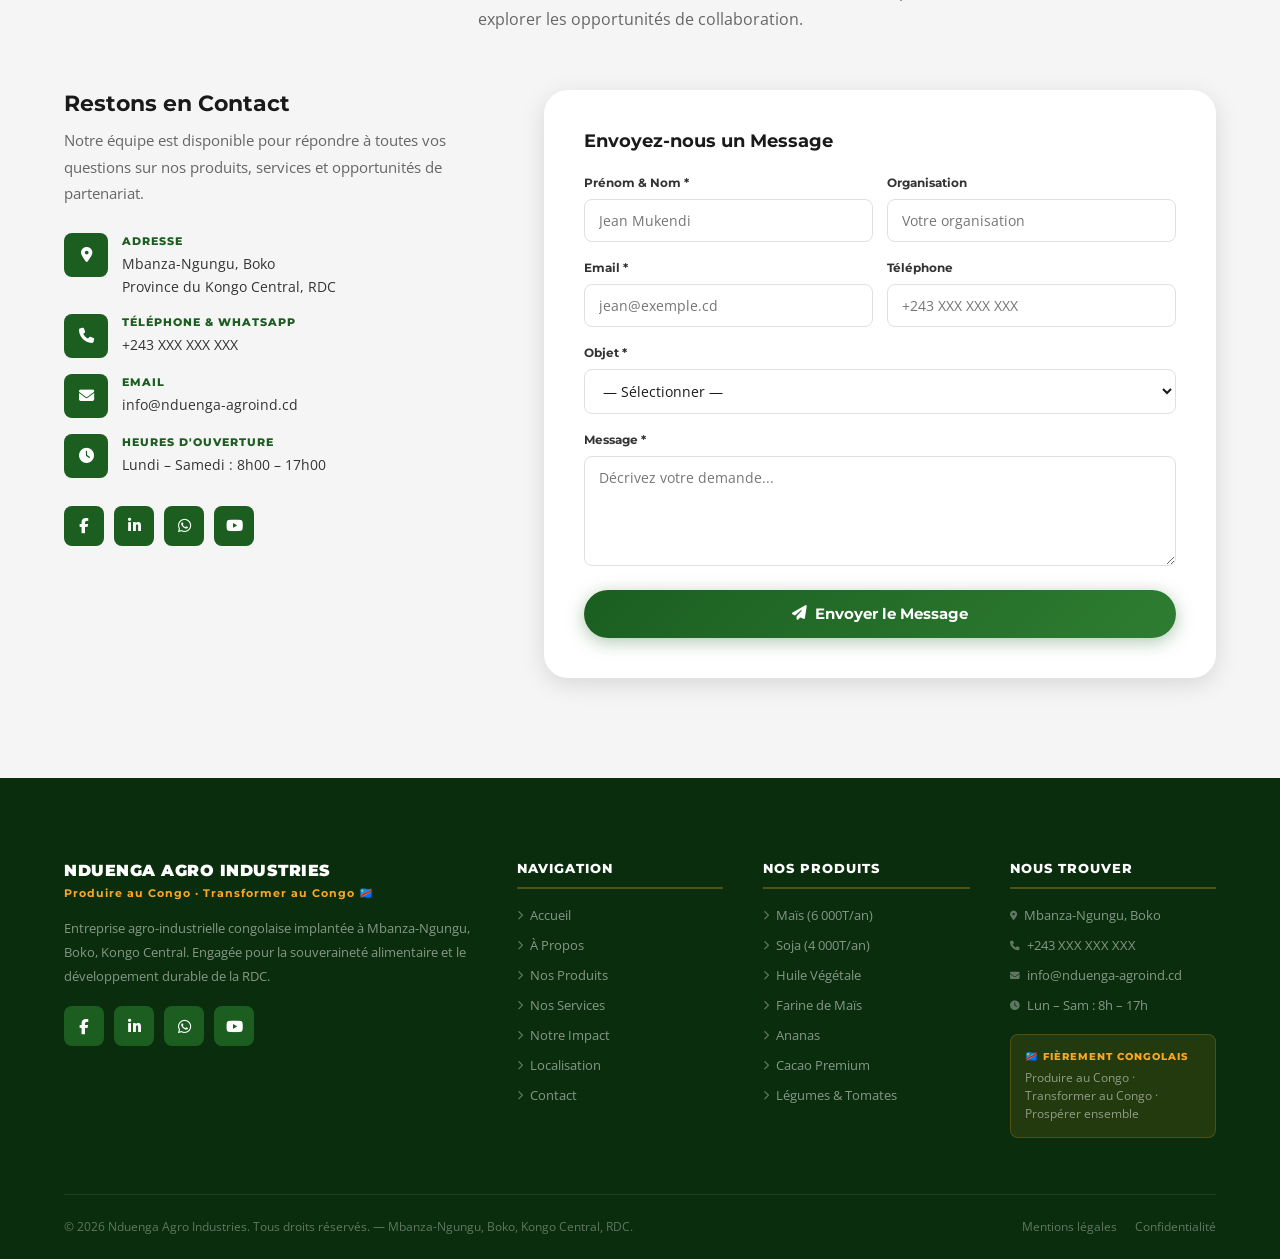
==== commit e2df4e19: "feat: refonte complète — vraies photos Unsplash, design PDF reproduit" ====
--- a/index.html
+++ b/index.html
@@ -3,29 +3,17 @@
 <head>
   <meta charset="UTF-8">
   <meta name="viewport" content="width=device-width, initial-scale=1.0">
-  <meta name="description" content="Nduenga Agro Industries — Leader en production et transformation agricole à Mbanza-Ngungu, Boko, Kongo Central, RDC. Produire au Congo, Transformer au Congo.">
-  <meta name="keywords" content="agro industrie Congo, Mbanza-Ngungu, Boko, Kongo Central, maïs, soja, huile végétale, transformation agricole RDC">
-  <meta property="og:title" content="Nduenga Agro Industries | Mbanza-Ngungu, Kongo Central">
-  <meta property="og:description" content="Premier acteur agro-industriel du Kongo Central. Production, transformation et commercialisation de produits agricoles congolais.">
-  <meta property="og:type" content="website">
-  <title>Nduenga Agro Industries | Produire au Congo · Transformer au Congo</title>
-
-  <!-- Google Fonts -->
+  <meta name="description" content="Nduenga Agro Industries — Production et transformation agricole à Mbanza-Ngungu, Boko, Kongo Central, RDC. Produire au Congo, Transformer au Congo.">
+  <title>Nduenga Agro Industries | Mbanza-Ngungu · Kongo Central</title>
   <link rel="preconnect" href="https://fonts.googleapis.com">
   <link rel="preconnect" href="https://fonts.gstatic.com" crossorigin>
   <link href="https://fonts.googleapis.com/css2?family=Montserrat:wght@400;500;600;700;800;900&family=Open+Sans:wght@300;400;600;700&display=swap" rel="stylesheet">
-
-  <!-- Font Awesome -->
   <link rel="stylesheet" href="https://cdnjs.cloudflare.com/ajax/libs/font-awesome/6.5.0/css/all.min.css">
-
-  <!-- Styles -->
   <link rel="stylesheet" href="assets/css/style.css">
 </head>
 <body>
 
-<!-- ============================================================
-     NAVIGATION
-     ============================================================ -->
+<!-- ============================================================ NAVIGATION -->
 <nav class="navbar" id="navbar">
   <div class="nav-inner">
     <a href="#accueil" class="nav-logo">
@@ -35,7 +23,6 @@
         <div class="nav-logo-sub">Agro Industries</div>
       </div>
     </a>
-
     <ul class="nav-menu" id="navMenu">
       <li><a href="#accueil"      class="nav-link">Accueil</a></li>
       <li><a href="#a-propos"     class="nav-link">À Propos</a></li>
@@ -45,91 +32,113 @@
       <li><a href="#localisation" class="nav-link">Localisation</a></li>
       <li><a href="#contact"      class="nav-link cta">Contactez-nous</a></li>
     </ul>
-
-    <div class="hamburger" id="hamburger">
-      <span></span><span></span><span></span>
-    </div>
+    <div class="hamburger" id="hamburger"><span></span><span></span><span></span></div>
   </div>
 </nav>
 
-<!-- ============================================================
-     HERO
-     ============================================================ -->
+<!-- ============================================================ HERO -->
 <section class="hero" id="accueil">
-  <div class="hero-pattern"></div>
-  <div class="hero-leaf"><i class="fas fa-leaf"></i></div>
-  <div class="hero-leaf2"><i class="fas fa-seedling"></i></div>
-
   <div class="hero-inner">
-    <!-- Left text -->
+
+    <!-- LEFT TEXT -->
     <div class="hero-text">
-      <div class="hero-badge">
-        <i class="fas fa-leaf"></i>
-        Agriculture · Transformation · Kongo Central
-      </div>
-
+      <div class="hero-eyebrow">Un engagement pour une agriculture moderne, productive et durable</div>
       <h1 class="hero-title">
-        NDUENGA
-        <span class="hero-title-sub">AGRO INDUSTRIES</span>
+        PROGRAMME DE<br>
+        <span class="hero-big">RELANCE</span><br>
+        <span class="hero-big">AGRICOLE</span><br>
+        <span class="hero-sub">DU KONGO CENTRAL</span>
       </h1>
-
-      <div class="hero-tagline">Produire au Congo &nbsp;·&nbsp; Transformer au Congo</div>
-
       <p class="hero-desc">
-        Premier acteur agro-industriel de <strong>Mbanza-Ngungu, Boko</strong>, nous transformons
-        l'agriculture du <strong>Kongo Central</strong> grâce à des pratiques modernes, durables et inclusives.
-        De la parcelle à l'usine, nous créons de la valeur ajoutée sur le sol congolais.
+        Un programme intégré pour transformer l'agriculture, créer de la valeur et améliorer
+        durablement les conditions de vie des populations rurales de Mbanza-Ngungu, Boko.
       </p>
-
       <div class="hero-location">
         <i class="fas fa-map-marker-alt"></i>
-        <span>Mbanza-Ngungu, Boko &mdash; Province du Kongo Central &mdash; République Démocratique du Congo 🇨🇩</span>
-      </div>
-
+        <span>Mbanza-Ngungu, Boko · Province du Kongo Central · RDC 🇨🇩</span>
+      </div>
       <div class="hero-actions">
-        <a href="#produits" class="btn btn-gold">
-          <i class="fas fa-seedling"></i> Nos Produits
-        </a>
-        <a href="#contact" class="btn btn-outline-white">
-          <i class="fas fa-handshake"></i> Devenir Partenaire
-        </a>
-      </div>
-    </div>
-
-    <!-- Right stats cards -->
-    <div class="hero-cards">
-      <div class="hero-card gold-card">
-        <div class="hero-card-icon"><i class="fas fa-wheat-awn"></i></div>
-        <div class="hero-card-num">6 000</div>
-        <div class="hero-card-lbl">Tonnes de Maïs / An</div>
-      </div>
-      <div class="hero-card">
-        <div class="hero-card-icon"><i class="fas fa-seedling"></i></div>
-        <div class="hero-card-num">4 000</div>
-        <div class="hero-card-lbl">Tonnes de Soja / An</div>
-      </div>
-      <div class="hero-card">
-        <div class="hero-card-icon"><i class="fas fa-tractor"></i></div>
-        <div class="hero-card-num">2 000+</div>
-        <div class="hero-card-lbl">Producteurs Partenaires</div>
-      </div>
-      <div class="hero-card gold-card">
-        <div class="hero-card-icon"><i class="fas fa-road"></i></div>
-        <div class="hero-card-num">290 km</div>
-        <div class="hero-card-lbl">Routes Agricoles</div>
-      </div>
-    </div>
-  </div>
-
-  <div class="scroll-hint">
-    <div class="scroll-mouse"></div>
-    <span>Découvrir</span>
-  </div>
-</section>
-
-<!-- ============================================================
-     STATSBAR
-     ============================================================ -->
+        <a href="#produits"  class="btn btn-gold"><i class="fas fa-seedling"></i> Nos Produits</a>
+        <a href="#contact"   class="btn btn-outline-white"><i class="fas fa-handshake"></i> Partenariat</a>
+      </div>
+
+      <!-- Grâce à badge -->
+      <div class="hero-thanks">
+        <div class="hero-thanks-inner">
+          <i class="fas fa-leaf"></i>
+          <div>
+            <span class="ht-top">Tout ceci grâce à</span>
+            <span class="ht-name">NDUENGA<br>AGRO INDUSTRIES</span>
+          </div>
+        </div>
+      </div>
+    </div>
+
+    <!-- RIGHT PHOTO MOSAIC (like PDF) -->
+    <div class="hero-mosaic">
+      <div class="mosaic-row-top">
+        <div class="mosaic-photo" style="background-image:url('https://images.unsplash.com/photo-1564094016847-9be5a5a51c46?auto=format&fit=crop&w=500&q=80')"></div>
+        <div class="mosaic-photo" style="background-image:url('https://images.unsplash.com/photo-1586771107445-d3ca888129ff?auto=format&fit=crop&w=500&q=80')"></div>
+      </div>
+      <div class="mosaic-row-mid">
+        <div class="mosaic-photo wide" style="background-image:url('https://images.unsplash.com/photo-1558618047-3c8c76ca7d13?auto=format&fit=crop&w=900&q=80')"></div>
+      </div>
+      <div class="mosaic-row-bot">
+        <div class="mosaic-photo" style="background-image:url('https://images.unsplash.com/photo-1582213782179-e0d53f98f2ca?auto=format&fit=crop&w=300&q=80')"></div>
+        <div class="mosaic-photo" style="background-image:url('https://images.unsplash.com/photo-1553729459-efe14ef6055d?auto=format&fit=crop&w=300&q=80')"></div>
+        <div class="mosaic-photo" style="background-image:url('https://images.unsplash.com/photo-1474979266404-7eaacbcd87c5?auto=format&fit=crop&w=300&q=80')"></div>
+        <div class="mosaic-photo" style="background-image:url('https://images.unsplash.com/photo-1581093458791-9f3c3ae58d28?auto=format&fit=crop&w=300&q=80')"></div>
+      </div>
+    </div>
+  </div>
+
+  <!-- 5 PILLARS BAR -->
+  <div class="hero-pillars">
+    <div class="pillar"><i class="fas fa-seedling"></i><span>Production<br>Accrue</span></div>
+    <div class="pillar"><i class="fas fa-warehouse"></i><span>Infrastructures<br>Modernes</span></div>
+    <div class="pillar"><i class="fas fa-industry"></i><span>Transformation<br>Industrielle</span></div>
+    <div class="pillar"><i class="fas fa-truck-moving"></i><span>Desserte<br>&amp; Transport</span></div>
+    <div class="pillar"><i class="fas fa-users"></i><span>Emplois<br>&amp; Revenus</span></div>
+  </div>
+</section>
+
+<!-- ============================================================ 4 IMPACTS BAR -->
+<div class="impacts-bar">
+  <div class="container">
+    <div class="impacts-grid">
+      <div class="impact-item">
+        <div class="impact-icon"><i class="fas fa-shield-alt"></i></div>
+        <div>
+          <strong>Sécurité Alimentaire</strong>
+          <p>Renforcer la disponibilité et l'accessibilité des produits alimentaires.</p>
+        </div>
+      </div>
+      <div class="impact-item">
+        <div class="impact-icon"><i class="fas fa-chart-line"></i></div>
+        <div>
+          <strong>Développement Économique</strong>
+          <p>Stimuler la croissance locale et augmenter les revenus des ménages.</p>
+        </div>
+      </div>
+      <div class="impact-item">
+        <div class="impact-icon"><i class="fas fa-users"></i></div>
+        <div>
+          <strong>Inclusion Sociale</strong>
+          <p>Créer des emplois durables et renforcer l'autonomisation des communautés.</p>
+        </div>
+      </div>
+      <div class="impact-item">
+        <div class="impact-icon"><i class="fas fa-road"></i></div>
+        <div>
+          <strong>Désenclavement</strong>
+          <p>Améliorer les infrastructures et ouvrir les territoires au développement.</p>
+        </div>
+      </div>
+    </div>
+  </div>
+</div>
+
+<!-- ============================================================ STATSBAR -->
 <div class="statsbar">
   <div class="container">
     <div class="statsbar-grid">
@@ -147,73 +156,34 @@
       </div>
       <div class="statsbar-item">
         <div class="statsbar-num"><span data-count="500">0</span><em>+</em></div>
-        <div class="statsbar-lbl">Emplois Créés & Soutenus</div>
+        <div class="statsbar-lbl">Emplois Créés &amp; Soutenus</div>
       </div>
     </div>
   </div>
 </div>
 
-<!-- ============================================================
-     À PROPOS
-     ============================================================ -->
+<!-- ============================================================ À PROPOS -->
 <section class="about" id="a-propos">
   <div class="container">
     <div class="about-grid">
-      <!-- Visual -->
-      <div class="about-img-wrap">
-        <div class="about-img">
-          <div class="about-icon-grid">
-            <div class="about-grid-cell">
-              <i class="fas fa-tractor"></i>
-              <span>Production</span>
-            </div>
-            <div class="about-grid-cell">
-              <i class="fas fa-industry"></i>
-              <span>Transformation</span>
-            </div>
-            <div class="about-grid-cell">
-              <i class="fas fa-truck-moving"></i>
-              <span>Logistique</span>
-            </div>
-            <div class="about-grid-cell">
-              <i class="fas fa-chart-line"></i>
-              <span>Croissance</span>
-            </div>
-          </div>
-          <div class="about-img-overlay"></div>
-          <div class="about-img-caption">
-            <strong>Kongo Central</strong>
-            <span>Terre de richesse agricole</span>
-          </div>
-        </div>
-        <div class="about-float">
-          <span class="about-float-num">100%</span>
-          <div class="about-float-txt">Congolais<br>Fièrement local</div>
-        </div>
-      </div>
-
-      <!-- Text -->
+      <!-- LEFT TEXT -->
       <div class="about-text">
-        <div class="section-header">
+        <div class="section-header" style="text-align:left">
           <span class="section-tag">Notre Identité</span>
           <h2 class="section-title">Qui sommes-nous ?</h2>
-          <div class="gold-bar"></div>
-        </div>
-
+          <div class="gold-bar" style="margin-left:0"></div>
+        </div>
         <p class="about-p">
-          <strong>Nduenga Agro Industries</strong> est une entreprise agro-industrielle congolaise
-          implantée à <strong>Mbanza-Ngungu, Boko</strong>, dans la province du <strong>Kongo Central</strong>.
+          <strong>Nduenga Agro Industries</strong> est une entreprise agro-industrielle congolaise implantée à
+          <strong>Mbanza-Ngungu, Boko</strong>, dans la province du <strong>Kongo Central</strong>.
           Fondée avec la vision de bâtir une agriculture moderne et souveraine, nous combinons
-          savoir-faire local et technologies innovantes pour créer une chaîne de valeur agricole
-          complète, inclusive et génératrice d'emplois.
+          savoir-faire local et technologies innovantes pour créer une chaîne de valeur complète.
         </p>
-
         <p class="about-p">
           Notre modèle intégré — de la production à la transformation industrielle — permet de maximiser
-          la valeur ajoutée sur le sol congolais, de réduire la dépendance aux importations et d'offrir
-          aux agriculteurs locaux un accès garanti aux marchés régionaux et nationaux.
+          la valeur ajoutée sur le sol congolais, réduire la dépendance aux importations et offrir
+          aux agriculteurs locaux un accès garanti aux marchés.
         </p>
-
         <div class="about-checklist">
           <div class="about-check"><i class="fas fa-check-circle"></i><span>Production agricole durable</span></div>
           <div class="about-check"><i class="fas fa-check-circle"></i><span>Transformation industrielle locale</span></div>
@@ -222,535 +192,390 @@
           <div class="about-check"><i class="fas fa-check-circle"></i><span>Formation des producteurs</span></div>
           <div class="about-check"><i class="fas fa-check-circle"></i><span>Accès au crédit agricole</span></div>
         </div>
-
-        <a href="#contact" class="btn btn-green">
-          <i class="fas fa-handshake"></i> Devenir Partenaire
-        </a>
-      </div>
-    </div>
-
-    <!-- Values -->
+        <a href="#contact" class="btn btn-green"><i class="fas fa-handshake"></i> Devenir Partenaire</a>
+      </div>
+
+      <!-- RIGHT PHOTO COLLAGE (like PDF page 3) -->
+      <div class="photo-collage">
+        <div class="collage-main">
+          <img src="https://images.unsplash.com/photo-1592415499556-74fcb9f18667?auto=format&fit=crop&w=800&q=80" alt="Agriculteurs du Kongo Central" loading="lazy">
+        </div>
+        <div class="collage-grid">
+          <img src="https://images.unsplash.com/photo-1564094016847-9be5a5a51c46?auto=format&fit=crop&w=400&q=80" alt="Tracteur agricole" loading="lazy">
+          <img src="https://images.unsplash.com/photo-1586771107445-d3ca888129ff?auto=format&fit=crop&w=400&q=80" alt="Silos de stockage" loading="lazy">
+          <img src="https://images.unsplash.com/photo-1558618047-3c8c76ca7d13?auto=format&fit=crop&w=800&q=80" alt="Transport agricole" loading="lazy">
+          <img src="https://images.unsplash.com/photo-1474979266404-7eaacbcd87c5?auto=format&fit=crop&w=400&q=80" alt="Huile végétale" loading="lazy">
+          <img src="https://images.unsplash.com/photo-1581093458791-9f3c3ae58d28?auto=format&fit=crop&w=400&q=80" alt="Usine transformation" loading="lazy">
+        </div>
+        <div class="about-float-badge">
+          <span class="about-float-num">100%</span>
+          <div class="about-float-txt">Congolais<br>Fièrement local</div>
+        </div>
+      </div>
+    </div>
+
+    <!-- VALUES -->
     <div class="values-row">
-      <div class="val-card">
-        <div class="val-icon"><i class="fas fa-bullseye"></i></div>
-        <div class="val-title">Mission</div>
-        <div class="val-desc">Transformer l'agriculture congolaise pour une souveraineté alimentaire durable</div>
-      </div>
-      <div class="val-card">
-        <div class="val-icon"><i class="fas fa-eye"></i></div>
-        <div class="val-title">Vision</div>
-        <div class="val-desc">Devenir le leader agro-industriel du Kongo Central et de la RDC</div>
-      </div>
-      <div class="val-card">
-        <div class="val-icon"><i class="fas fa-scale-balanced"></i></div>
-        <div class="val-title">Équité</div>
-        <div class="val-desc">Inclusion des femmes, des jeunes et des communautés rurales</div>
-      </div>
-      <div class="val-card">
-        <div class="val-icon"><i class="fas fa-leaf"></i></div>
-        <div class="val-title">Durabilité</div>
-        <div class="val-desc">Pratiques respectueuses de l'environnement et des ressources naturelles</div>
-      </div>
-      <div class="val-card">
-        <div class="val-icon"><i class="fas fa-handshake"></i></div>
-        <div class="val-title">Partenariat</div>
-        <div class="val-desc">Synergie avec producteurs, institutions et partenaires stratégiques</div>
-      </div>
-      <div class="val-card">
-        <div class="val-icon"><i class="fas fa-lightbulb"></i></div>
-        <div class="val-title">Innovation</div>
-        <div class="val-desc">Technologies modernes pour une agriculture congolaise compétitive</div>
-      </div>
-    </div>
-  </div>
-</section>
-
-<!-- ============================================================
-     PRODUITS
-     ============================================================ -->
+      <div class="val-card"><div class="val-icon"><i class="fas fa-bullseye"></i></div><div class="val-title">Mission</div><div class="val-desc">Transformer l'agriculture congolaise pour une souveraineté alimentaire durable</div></div>
+      <div class="val-card"><div class="val-icon"><i class="fas fa-eye"></i></div><div class="val-title">Vision</div><div class="val-desc">Devenir le leader agro-industriel du Kongo Central et de la RDC</div></div>
+      <div class="val-card"><div class="val-icon"><i class="fas fa-scale-balanced"></i></div><div class="val-title">Équité</div><div class="val-desc">Inclusion des femmes, des jeunes et des communautés rurales</div></div>
+      <div class="val-card"><div class="val-icon"><i class="fas fa-leaf"></i></div><div class="val-title">Durabilité</div><div class="val-desc">Pratiques respectueuses de l'environnement et des ressources</div></div>
+      <div class="val-card"><div class="val-icon"><i class="fas fa-handshake"></i></div><div class="val-title">Partenariat</div><div class="val-desc">Synergie avec producteurs, institutions et partenaires</div></div>
+      <div class="val-card"><div class="val-icon"><i class="fas fa-lightbulb"></i></div><div class="val-title">Innovation</div><div class="val-desc">Technologies modernes pour une agriculture compétitive</div></div>
+    </div>
+  </div>
+</section>
+
+<!-- ============================================================ PRODUITS -->
 <section class="products" id="produits">
   <div class="container">
     <div class="section-header">
       <span class="section-tag">Nos Productions</span>
       <h2 class="section-title">Produits <span class="green">Agricoles</span> &amp; <span class="gold">Transformés</span></h2>
       <div class="gold-bar"></div>
-      <p class="section-subtitle">
-        De la terre à la table — nous produisons et transformons les meilleures cultures
-        du Kongo Central pour les marchés locaux, nationaux et régionaux.
-      </p>
-    </div>
-
+      <p class="section-subtitle">De la terre à la table — nous produisons et transformons les meilleures cultures du Kongo Central.</p>
+    </div>
     <div class="products-grid">
-      <div class="prod-card">
-        <div class="prod-img c1"><i class="fas fa-wheat-awn"></i><span class="prod-badge">Phare</span></div>
-        <div class="prod-body">
-          <div class="prod-name">Maïs</div>
-          <div class="prod-desc">Production de maïs de haute qualité pour l'alimentation humaine et animale dans toute la région du Kongo Central.</div>
-          <span class="prod-tag">6 000T / an</span>
-        </div>
-      </div>
-
-      <div class="prod-card">
-        <div class="prod-img c2"><i class="fas fa-seedling"></i><span class="prod-badge">Phare</span></div>
-        <div class="prod-body">
-          <div class="prod-name">Soja</div>
-          <div class="prod-desc">Culture stratégique transformée localement en huile végétale de qualité et tourteaux protéinés pour l'élevage.</div>
-          <span class="prod-tag">4 000T / an</span>
-        </div>
-      </div>
-
-      <div class="prod-card">
-        <div class="prod-img c3"><i class="fas fa-oil-can"></i></div>
-        <div class="prod-body">
-          <div class="prod-name">Huile Végétale de Soja</div>
-          <div class="prod-desc">Huile raffinée produite localement à Mbanza-Ngungu, pour réduire la dépendance aux importations coûteuses.</div>
-          <span class="prod-tag">Transformation</span>
-        </div>
-      </div>
-
-      <div class="prod-card">
-        <div class="prod-img c4"><i class="fas fa-bread-slice"></i></div>
-        <div class="prod-body">
-          <div class="prod-name">Farine de Maïs</div>
-          <div class="prod-desc">Farine de haute qualité, produite dans notre unité de transformation industrielle de Boko, Kongo Central.</div>
-          <span class="prod-tag">Transformation</span>
-        </div>
-      </div>
-
-      <div class="prod-card">
-        <div class="prod-img c5"><i class="fas fa-apple-whole"></i></div>
-        <div class="prod-body">
-          <div class="prod-name">Ananas</div>
-          <div class="prod-desc">Culture tropicale à fort potentiel d'exportation, cultivée dans les conditions climatiques optimales du Kongo Central.</div>
-          <span class="prod-tag">Frais &amp; Transformé</span>
-        </div>
-      </div>
-
-      <div class="prod-card">
-        <div class="prod-img c6"><i class="fas fa-mug-hot"></i></div>
-        <div class="prod-body">
-          <div class="prod-name">Cacao</div>
-          <div class="prod-desc">Cacao de qualité exportation, issu de plantations durables et accompagnées par nos équipes agronomiques.</div>
-          <span class="prod-tag">Premium Export</span>
-        </div>
-      </div>
-
-      <div class="prod-card">
-        <div class="prod-img c7"><i class="fas fa-pepper-hot"></i></div>
-        <div class="prod-body">
-          <div class="prod-name">Tomates &amp; Légumes</div>
-          <div class="prod-desc">Production maraîchère pour approvisionner les marchés de Mbanza-Ngungu, Boko et contribuer à la sécurité alimentaire locale.</div>
-          <span class="prod-tag">Maraîchage</span>
-        </div>
-      </div>
-
-      <div class="prod-card">
-        <div class="prod-img c8"><i class="fas fa-recycle"></i></div>
-        <div class="prod-body">
-          <div class="prod-name">Tourteaux de Soja</div>
-          <div class="prod-desc">Sous-produit protéiné issu de notre presse à huile, valorisé pour l'alimentation animale dans toute la région.</div>
-          <span class="prod-tag">Sous-produit valorisé</span>
-        </div>
-      </div>
-    </div>
-  </div>
-</section>
-
-<!-- ============================================================
-     SERVICES
-     ============================================================ -->
+
+      <div class="prod-card">
+        <div class="prod-photo" style="background-image:url('https://images.unsplash.com/photo-1551754655-cd27e38d2076?auto=format&fit=crop&w=500&q=80')">
+          <div class="prod-overlay"><span class="prod-badge-top">⭐ Phare</span><div class="prod-photo-title">Maïs</div></div>
+        </div>
+        <div class="prod-body"><div class="prod-desc">Production de maïs de haute qualité pour l'alimentation humaine et animale dans toute la région du Kongo Central.</div><span class="prod-tag">6 000T / an</span></div>
+      </div>
+
+      <div class="prod-card">
+        <div class="prod-photo" style="background-image:url('https://images.unsplash.com/photo-1553729459-efe14ef6055d?auto=format&fit=crop&w=500&q=80')">
+          <div class="prod-overlay"><span class="prod-badge-top">⭐ Phare</span><div class="prod-photo-title">Soja</div></div>
+        </div>
+        <div class="prod-body"><div class="prod-desc">Culture stratégique transformée localement en huile végétale et tourteaux protéinés pour l'élevage.</div><span class="prod-tag">4 000T / an</span></div>
+      </div>
+
+      <div class="prod-card">
+        <div class="prod-photo" style="background-image:url('https://images.unsplash.com/photo-1474979266404-7eaacbcd87c5?auto=format&fit=crop&w=500&q=80')">
+          <div class="prod-overlay"><div class="prod-photo-title">Huile Végétale</div></div>
+        </div>
+        <div class="prod-body"><div class="prod-desc">Huile raffinée produite localement à Mbanza-Ngungu, pour réduire la dépendance aux importations coûteuses.</div><span class="prod-tag">Transformation</span></div>
+      </div>
+
+      <div class="prod-card">
+        <div class="prod-photo" style="background-image:url('https://images.unsplash.com/photo-1509440159596-0249088772ff?auto=format&fit=crop&w=500&q=80')">
+          <div class="prod-overlay"><div class="prod-photo-title">Farine de Maïs</div></div>
+        </div>
+        <div class="prod-body"><div class="prod-desc">Farine de haute qualité produite dans notre unité de transformation industrielle de Boko, Kongo Central.</div><span class="prod-tag">Transformation</span></div>
+      </div>
+
+      <div class="prod-card">
+        <div class="prod-photo" style="background-image:url('https://images.unsplash.com/photo-1550258987-190a2d41a8ba?auto=format&fit=crop&w=500&q=80')">
+          <div class="prod-overlay"><div class="prod-photo-title">Ananas</div></div>
+        </div>
+        <div class="prod-body"><div class="prod-desc">Culture tropicale à fort potentiel d'exportation, cultivée dans les conditions optimales du Kongo Central.</div><span class="prod-tag">Frais &amp; Transformé</span></div>
+      </div>
+
+      <div class="prod-card">
+        <div class="prod-photo" style="background-image:url('https://images.unsplash.com/photo-1606312619070-d48b4c652a52?auto=format&fit=crop&w=500&q=80')">
+          <div class="prod-overlay"><div class="prod-photo-title">Cacao</div></div>
+        </div>
+        <div class="prod-body"><div class="prod-desc">Cacao de qualité exportation issu de plantations durables accompagnées par nos équipes agronomiques.</div><span class="prod-tag">Premium Export</span></div>
+      </div>
+
+      <div class="prod-card">
+        <div class="prod-photo" style="background-image:url('https://images.unsplash.com/photo-1592924357228-d7e4c1b3e79c?auto=format&fit=crop&w=500&q=80')">
+          <div class="prod-overlay"><div class="prod-photo-title">Tomates &amp; Légumes</div></div>
+        </div>
+        <div class="prod-body"><div class="prod-desc">Production maraîchère pour approvisionner les marchés de Mbanza-Ngungu et contribuer à la sécurité alimentaire locale.</div><span class="prod-tag">Maraîchage</span></div>
+      </div>
+
+      <div class="prod-card">
+        <div class="prod-photo" style="background-image:url('https://images.unsplash.com/photo-1625246333195-78d9c38ad449?auto=format&fit=crop&w=500&q=80')">
+          <div class="prod-overlay"><div class="prod-photo-title">Tourteaux de Soja</div></div>
+        </div>
+        <div class="prod-body"><div class="prod-desc">Sous-produit protéiné de notre presse à huile, valorisé pour l'alimentation animale dans toute la région.</div><span class="prod-tag">Sous-produit valorisé</span></div>
+      </div>
+
+    </div>
+  </div>
+</section>
+
+<!-- ============================================================ SERVICES -->
 <section class="services" id="services">
   <div class="container">
     <div class="section-header">
       <span class="section-tag">Ce que nous offrons</span>
       <h2 class="section-title">Nos <span class="green">Services</span> Agro-Industriels</h2>
       <div class="gold-bar"></div>
-      <p class="section-subtitle">
-        Une gamme complète de services pour soutenir agriculteurs, coopératives et investisseurs
-        dans le Kongo Central et au-delà.
-      </p>
-    </div>
-
+    </div>
     <div class="services-grid">
+
       <div class="srv-card">
-        <div class="srv-icon"><i class="fas fa-tractor"></i></div>
-        <div class="srv-title">Production Agricole Durable</div>
-        <div class="srv-desc">Accès aux semences certifiées, intrants de qualité et accompagnement agronomique de terrain pour maximiser les rendements durablement à Boko et dans les territoires du Kongo Central.</div>
+        <div class="srv-photo" style="background-image:url('https://images.unsplash.com/photo-1574943320219-553eb213f72d?auto=format&fit=crop&w=600&q=80')">
+          <div class="srv-photo-overlay"><i class="fas fa-tractor"></i></div>
+        </div>
+        <div class="srv-body">
+          <div class="srv-title">Production Agricole Durable</div>
+          <div class="srv-desc">Accès aux semences certifiées, intrants de qualité et accompagnement agronomique pour maximiser les rendements durablement à Boko.</div>
+        </div>
       </div>
 
       <div class="srv-card">
-        <div class="srv-icon"><i class="fas fa-industry"></i></div>
-        <div class="srv-title">Transformation Industrielle</div>
-        <div class="srv-desc">Usine moderne de transformation du soja en huile et tourteaux, et du maïs en farine — toute la valeur ajoutée reste au Congo, à Mbanza-Ngungu.</div>
+        <div class="srv-photo" style="background-image:url('https://images.unsplash.com/photo-1581093458791-9f3c3ae58d28?auto=format&fit=crop&w=600&q=80')">
+          <div class="srv-photo-overlay"><i class="fas fa-industry"></i></div>
+        </div>
+        <div class="srv-body">
+          <div class="srv-title">Transformation Industrielle</div>
+          <div class="srv-desc">Usine moderne de transformation du soja en huile et tourteaux, et du maïs en farine — toute la valeur ajoutée reste au Congo.</div>
+        </div>
       </div>
 
       <div class="srv-card">
-        <div class="srv-icon"><i class="fas fa-truck-moving"></i></div>
-        <div class="srv-title">Logistique &amp; Transport</div>
-        <div class="srv-desc">Flotte de 5 camions de 25 tonnes pour la collecte des récoltes dans les zones rurales et la livraison vers les marchés de Kinshasa et des grandes villes.</div>
+        <div class="srv-photo" style="background-image:url('https://images.unsplash.com/photo-1558618047-3c8c76ca7d13?auto=format&fit=crop&w=600&q=80')">
+          <div class="srv-photo-overlay"><i class="fas fa-truck-moving"></i></div>
+        </div>
+        <div class="srv-body">
+          <div class="srv-title">Logistique &amp; Transport</div>
+          <div class="srv-desc">Flotte de 5 camions de 25 tonnes pour la collecte des récoltes et la livraison vers les marchés de Kinshasa.</div>
+        </div>
       </div>
 
       <div class="srv-card">
-        <div class="srv-icon"><i class="fas fa-graduation-cap"></i></div>
-        <div class="srv-title">Formation des Producteurs</div>
-        <div class="srv-desc">Programmes de renforcement des capacités agricoles pour les 2 000+ producteurs, coopératives et associations paysannes du Kongo Central.</div>
+        <div class="srv-photo" style="background-image:url('https://images.unsplash.com/photo-1524178232363-1fb2b075b655?auto=format&fit=crop&w=600&q=80')">
+          <div class="srv-photo-overlay"><i class="fas fa-graduation-cap"></i></div>
+        </div>
+        <div class="srv-body">
+          <div class="srv-title">Formation des Producteurs</div>
+          <div class="srv-desc">Programmes de renforcement des capacités agricoles pour les 2 000+ producteurs, coopératives et associations paysannes du Kongo Central.</div>
+        </div>
       </div>
 
       <div class="srv-card">
-        <div class="srv-icon"><i class="fas fa-hand-holding-dollar"></i></div>
-        <div class="srv-title">Accès au Financement</div>
-        <div class="srv-desc">Facilitation de l'accès au crédit agricole via les Associations Villageoises d'Épargne et de Crédit (AVEC) et institutions partenaires.</div>
+        <div class="srv-photo" style="background-image:url('https://images.unsplash.com/photo-1579621970563-ebec7560ff3e?auto=format&fit=crop&w=600&q=80')">
+          <div class="srv-photo-overlay"><i class="fas fa-hand-holding-dollar"></i></div>
+        </div>
+        <div class="srv-body">
+          <div class="srv-title">Accès au Financement</div>
+          <div class="srv-desc">Facilitation de l'accès au crédit agricole via les AVEC et institutions partenaires pour soutenir les initiatives des producteurs.</div>
+        </div>
       </div>
 
       <div class="srv-card">
-        <div class="srv-icon"><i class="fas fa-solar-panel"></i></div>
-        <div class="srv-title">Énergie Solaire Agricole</div>
-        <div class="srv-desc">Solutions photovoltaïques pour l'irrigation, le stockage sous froid et la transformation — réduisant les coûts et l'empreinte carbone des exploitations.</div>
-      </div>
-    </div>
-  </div>
-</section>
-
-<!-- ============================================================
-     PROGRAMME — 5 COMPOSANTES
-     ============================================================ -->
+        <div class="srv-photo" style="background-image:url('https://images.unsplash.com/photo-1509391366360-2e959784a276?auto=format&fit=crop&w=600&q=80')">
+          <div class="srv-photo-overlay"><i class="fas fa-solar-panel"></i></div>
+        </div>
+        <div class="srv-body">
+          <div class="srv-title">Énergie Solaire Agricole</div>
+          <div class="srv-desc">Solutions photovoltaïques pour l'irrigation, le stockage et la transformation — réduisant les coûts et l'empreinte carbone.</div>
+        </div>
+      </div>
+
+    </div>
+  </div>
+</section>
+
+<!-- ============================================================ PROGRAMME (like PDF page 4) -->
 <section class="programme" id="programme">
   <div class="container">
     <div class="section-header">
       <span class="section-tag">Programme Intégré</span>
       <h2 class="section-title">5 Composantes <span class="gold">Complémentaires</span></h2>
       <div class="gold-bar"></div>
-      <p class="section-subtitle">
-        Notre programme s'articule autour de cinq piliers interdépendants pour garantir
-        une transformation agricole durable, inclusive et à fort impact économique.
-      </p>
-    </div>
-
+      <p class="section-subtitle">Un programme structuré autour de cinq piliers pour garantir une transformation agricole durable, inclusive et à fort impact économique.</p>
+    </div>
     <div class="compos-grid">
+
       <div class="comp-card">
-        <div class="comp-num">— 01 —</div>
-        <span class="comp-icon"><i class="fas fa-tractor"></i></span>
-        <div class="comp-title">Production Agricole Durable</div>
-        <div class="comp-desc">Amélioration des pratiques culturales, accès aux intrants et agriculture intelligente face au climat</div>
+        <div class="comp-top">
+          <div class="comp-num">— 01 —</div>
+          <div class="comp-icon"><i class="fas fa-tractor"></i></div>
+          <div class="comp-title">Production Agricole Durable</div>
+          <div class="comp-desc">Amélioration des pratiques culturales, accès aux intrants et agriculture intelligente face au climat</div>
+        </div>
+        <div class="comp-photo" style="background-image:url('https://images.unsplash.com/photo-1574943320219-553eb213f72d?auto=format&fit=crop&w=400&q=80')"></div>
       </div>
 
       <div class="comp-card">
-        <div class="comp-num">— 02 —</div>
-        <span class="comp-icon"><i class="fas fa-tools"></i></span>
-        <div class="comp-title">Matériels Aratoires</div>
-        <div class="comp-desc">Fourniture d'outils agricoles adaptés pour accroître la productivité et réduire la pénibilité du travail</div>
+        <div class="comp-top">
+          <div class="comp-num">— 02 —</div>
+          <div class="comp-icon"><i class="fas fa-tools"></i></div>
+          <div class="comp-title">Matériels Aratoires</div>
+          <div class="comp-desc">Outils agricoles adaptés pour accroître la productivité et réduire la pénibilité du travail</div>
+        </div>
+        <div class="comp-photo" style="background-image:url('https://images.unsplash.com/photo-1534438327276-14e5300c3a48?auto=format&fit=crop&w=400&q=80')"></div>
       </div>
 
       <div class="comp-card">
-        <div class="comp-num">— 03 —</div>
-        <span class="comp-icon"><i class="fas fa-warehouse"></i></span>
-        <div class="comp-title">Infrastructures &amp; Transformation</div>
-        <div class="comp-desc">Construction de silos de stockage et usine de transformation industrielle pour créer de la valeur locale</div>
+        <div class="comp-top">
+          <div class="comp-num">— 03 —</div>
+          <div class="comp-icon"><i class="fas fa-warehouse"></i></div>
+          <div class="comp-title">Infrastructures &amp; Transformation</div>
+          <div class="comp-desc">Silos de stockage et usine de transformation industrielle pour créer de la valeur locale</div>
+        </div>
+        <div class="comp-photo" style="background-image:url('https://images.unsplash.com/photo-1586771107445-d3ca888129ff?auto=format&fit=crop&w=400&q=80')"></div>
       </div>
 
       <div class="comp-card">
-        <div class="comp-num">— 04 —</div>
-        <span class="comp-icon"><i class="fas fa-users-gear"></i></span>
-        <div class="comp-title">Renforcement des Capacités</div>
-        <div class="comp-desc">Formation des producteurs, inclusion sociale des femmes et des jeunes, appui aux organisations paysannes</div>
+        <div class="comp-top">
+          <div class="comp-num">— 04 —</div>
+          <div class="comp-icon"><i class="fas fa-users-gear"></i></div>
+          <div class="comp-title">Renforcement des Capacités</div>
+          <div class="comp-desc">Formation des producteurs, inclusion des femmes et des jeunes, appui aux organisations paysannes</div>
+        </div>
+        <div class="comp-photo" style="background-image:url('https://images.unsplash.com/photo-1582213782179-e0d53f98f2ca?auto=format&fit=crop&w=400&q=80')"></div>
       </div>
 
       <div class="comp-card">
-        <div class="comp-num">— 05 —</div>
-        <span class="comp-icon"><i class="fas fa-chart-line"></i></span>
-        <div class="comp-title">Accès au Financement &amp; Marchés</div>
-        <div class="comp-desc">Facilitation du crédit et connexion aux marchés locaux, régionaux et internationaux</div>
-      </div>
-    </div>
-  </div>
-</section>
-
-<!-- ============================================================
-     IMPACT
-     ============================================================ -->
+        <div class="comp-top">
+          <div class="comp-num">— 05 —</div>
+          <div class="comp-icon"><i class="fas fa-chart-line"></i></div>
+          <div class="comp-title">Accès au Financement &amp; Marchés</div>
+          <div class="comp-desc">Facilitation du crédit et connexion aux marchés locaux, régionaux et internationaux</div>
+        </div>
+        <div class="comp-photo" style="background-image:url('https://images.unsplash.com/photo-1579621970563-ebec7560ff3e?auto=format&fit=crop&w=400&q=80')"></div>
+      </div>
+
+    </div>
+  </div>
+</section>
+
+<!-- ============================================================ IMPACT (like PDF page 7) -->
 <section class="impact" id="impact">
   <div class="container">
-    <div class="impact-grid">
-      <!-- Left text -->
-      <div class="impact-text">
-        <div class="section-header">
-          <span class="section-tag">Notre Impact</span>
-          <h2 class="section-title">Des Résultats <span class="green">Concrets</span> pour le <span class="gold">Kongo Central</span></h2>
-          <div class="gold-bar"></div>
-        </div>
-
-        <p class="impact-p">
-          Nduenga Agro Industries s'engage à générer un impact social, économique et environnemental
-          durable au bénéfice des communautés rurales de Mbanza-Ngungu, Boko et du Kongo Central.
-          Chaque hectare cultivé, chaque tonne transformée et chaque emploi créé contribue à bâtir
-          une région plus prospère et alimentairement souveraine.
-        </p>
-
-        <ul class="impact-list">
-          <li>
-            <i class="fas fa-shield-alt"></i>
-            <span><strong>Sécurité alimentaire renforcée</strong> — augmentation durable de la disponibilité et de l'accessibilité des produits alimentaires de qualité dans toute la province.</span>
-          </li>
-          <li>
-            <i class="fas fa-road"></i>
-            <span><strong>290 km de routes agricoles réhabilitées</strong> — désenclavement des zones rurales et accès facilité aux marchés, aux services et aux opportunités économiques.</span>
-          </li>
-          <li>
-            <i class="fas fa-users"></i>
-            <span><strong>Inclusion sociale prioritaire</strong> — les femmes, les jeunes et les communautés marginalisées sont au cœur de chaque programme de Nduenga Agro Industries.</span>
-          </li>
-          <li>
-            <i class="fas fa-chart-line"></i>
-            <span><strong>Stimulation de l'économie régionale</strong> — dynamisation des échanges, augmentation des revenus agricoles et attraction des investissements dans le Kongo Central.</span>
-          </li>
-          <li>
-            <i class="fas fa-oil-can"></i>
-            <span><strong>Réduction des importations d'huile végétale</strong> — production locale de soja et transformation en huile pour renforcer la souveraineté alimentaire du Congo.</span>
-          </li>
-        </ul>
-
-        <a href="#contact" class="btn btn-green">
-          <i class="fas fa-arrow-right"></i> Rejoindre notre réseau
-        </a>
-      </div>
-
-      <!-- Right result cards -->
-      <div class="results-grid">
-        <div class="res-card">
-          <div class="res-num">6 000T</div>
-          <div class="res-lbl">Production de maïs par an</div>
-        </div>
-        <div class="res-card gold">
-          <div class="res-num">4 000T</div>
-          <div class="res-lbl">Production de soja par an</div>
-        </div>
-        <div class="res-card gold">
-          <div class="res-num">2 000+</div>
-          <div class="res-lbl">Producteurs agricoles partenaires</div>
-        </div>
-        <div class="res-card">
-          <div class="res-num">+ 5%</div>
-          <div class="res-lbl">Augmentation des revenus agricoles</div>
-        </div>
-        <div class="res-card">
-          <div class="res-num">5 camions</div>
-          <div class="res-lbl">Collecte agricole (25T chacun)</div>
-        </div>
-        <div class="res-card gold">
-          <div class="res-num">2 millions</div>
-          <div class="res-lbl">Bénéficiaires indirects à terme</div>
-        </div>
-      </div>
-    </div>
-  </div>
-</section>
-
-<!-- ============================================================
-     LOCALISATION
-     ============================================================ -->
+    <div class="section-header">
+      <span class="section-tag">Notre Impact</span>
+      <h2 class="section-title">Des Résultats <span class="green">Concrets</span> pour le <span class="gold">Kongo Central</span></h2>
+      <div class="gold-bar"></div>
+    </div>
+
+    <!-- Photo hero for impact -->
+    <div class="impact-hero-photo" style="background-image:url('https://images.unsplash.com/photo-1500937386664-56d1dfef3854?auto=format&fit=crop&w=1400&q=80')">
+      <div class="ihp-overlay">
+        <div class="ihp-stat"><span class="ihp-num">+ 5%</span><span class="ihp-lbl">Augmentation des revenus agricoles</span></div>
+        <div class="ihp-stat"><span class="ihp-num">24 mois</span><span class="ihp-lbl">Durée du programme</span></div>
+        <div class="ihp-stat"><span class="ihp-num">2M+</span><span class="ihp-lbl">Bénéficiaires indirects</span></div>
+      </div>
+    </div>
+
+    <!-- 6 impact cards with photos -->
+    <div class="impact-cards">
+
+      <div class="impact-card">
+        <div class="ic-photo" style="background-image:url('https://images.unsplash.com/photo-1551754655-cd27e38d2076?auto=format&fit=crop&w=400&q=80')"></div>
+        <div class="ic-body">
+          <div class="ic-num">01</div>
+          <div class="ic-title">Renforcer la Sécurité Alimentaire</div>
+          <div class="ic-desc">Augmentation durable de la production de maïs et de soja, améliorant la disponibilité et l'accès à une alimentation de qualité.</div>
+        </div>
+      </div>
+
+      <div class="impact-card">
+        <div class="ic-photo" style="background-image:url('https://images.unsplash.com/photo-1586771107445-d3ca888129ff?auto=format&fit=crop&w=400&q=80')"></div>
+        <div class="ic-body">
+          <div class="ic-num">02</div>
+          <div class="ic-title">Réduire les Pertes Post-Récolte</div>
+          <div class="ic-desc">Grâce à des infrastructures de stockage modernes (silos) et de meilleures pratiques de manutention et de conservation.</div>
+        </div>
+      </div>
+
+      <div class="impact-card">
+        <div class="ic-photo" style="background-image:url('https://images.unsplash.com/photo-1465447142348-e9952c393450?auto=format&fit=crop&w=400&q=80')"></div>
+        <div class="ic-body">
+          <div class="ic-num">03</div>
+          <div class="ic-title">Désenclaver les Zones Rurales</div>
+          <div class="ic-desc">Réhabilitation de 290 km de routes de desserte agricole facilitant l'accès aux marchés et aux opportunités économiques.</div>
+        </div>
+      </div>
+
+      <div class="impact-card">
+        <div class="ic-photo" style="background-image:url('https://images.unsplash.com/photo-1592415499556-74fcb9f18667?auto=format&fit=crop&w=400&q=80')"></div>
+        <div class="ic-body">
+          <div class="ic-num">04</div>
+          <div class="ic-title">Créer des Emplois Locaux</div>
+          <div class="ic-desc">Génération d'emplois directs et indirects pour les jeunes, les femmes et les populations rurales de Mbanza-Ngungu.</div>
+        </div>
+      </div>
+
+      <div class="impact-card">
+        <div class="ic-photo" style="background-image:url('https://images.unsplash.com/photo-1474979266404-7eaacbcd87c5?auto=format&fit=crop&w=400&q=80')"></div>
+        <div class="ic-body">
+          <div class="ic-num">05</div>
+          <div class="ic-title">Réduire les Importations d'Huile</div>
+          <div class="ic-desc">Production locale de soja et transformation en huile végétale pour renforcer la souveraineté alimentaire du Congo.</div>
+        </div>
+      </div>
+
+      <div class="impact-card">
+        <div class="ic-photo" style="background-image:url('https://images.unsplash.com/photo-1574943320219-553eb213f72d?auto=format&fit=crop&w=400&q=80')"></div>
+        <div class="ic-body">
+          <div class="ic-num">06</div>
+          <div class="ic-title">Stimuler l'Économie Régionale</div>
+          <div class="ic-desc">Dynamisation des échanges, augmentation des revenus, attraction des investissements et croissance inclusive du Kongo Central.</div>
+        </div>
+      </div>
+
+    </div>
+
+    <!-- Results numbers -->
+    <div class="results-grid">
+      <div class="res-card"><div class="res-num">6 000T</div><div class="res-lbl">Production de maïs par an</div></div>
+      <div class="res-card gold"><div class="res-num">4 000T</div><div class="res-lbl">Production de soja par an</div></div>
+      <div class="res-card gold"><div class="res-num">2 000+</div><div class="res-lbl">Producteurs agricoles partenaires</div></div>
+      <div class="res-card"><div class="res-num">+ 5%</div><div class="res-lbl">Augmentation des revenus agricoles</div></div>
+      <div class="res-card"><div class="res-num">5 camions</div><div class="res-lbl">Collecte agricole (25T chacun)</div></div>
+      <div class="res-card gold"><div class="res-num">290 km</div><div class="res-lbl">Routes agricoles réhabilitées</div></div>
+    </div>
+  </div>
+</section>
+
+<!-- ============================================================ LOCALISATION -->
 <section class="location" id="localisation">
   <div class="container">
     <div class="location-grid">
       <div class="location-text">
-        <div class="section-header">
+        <div class="section-header" style="text-align:left">
           <span class="section-tag">Notre Implantation</span>
           <h2 class="section-title">Au Cœur du <span class="green">Kongo Central</span></h2>
-          <div class="gold-bar"></div>
-        </div>
-
-        <p class="location-p">
-          Stratégiquement implantée à <strong>Mbanza-Ngungu, Boko</strong>, Nduenga Agro Industries
-          bénéficie d'un emplacement privilégié dans la province du Kongo Central — une région
-          au potentiel agricole exceptionnel, bien connectée à Kinshasa et aux corridors
-          commerciaux régionaux.
-        </p>
-
+          <div class="gold-bar" style="margin-left:0"></div>
+        </div>
+        <p class="location-p">Stratégiquement implantée à <strong>Mbanza-Ngungu, Boko</strong>, Nduenga Agro Industries bénéficie d'un emplacement privilégié dans la province du Kongo Central — région au potentiel agricole exceptionnel, bien connectée à Kinshasa et aux corridors commerciaux régionaux.</p>
         <div class="location-items">
-          <div class="loc-item">
-            <div class="loc-icon"><i class="fas fa-building"></i></div>
-            <div>
-              <div class="loc-lbl">Siège Social</div>
-              <div class="loc-val">Mbanza-Ngungu, Territoire de Boko, Province du Kongo Central, RDC</div>
-            </div>
-          </div>
-          <div class="loc-item">
-            <div class="loc-icon"><i class="fas fa-industry"></i></div>
-            <div>
-              <div class="loc-lbl">Unité Industrielle</div>
-              <div class="loc-val">Zone Agro-industrielle, Mbanza-Ngungu, Kongo Central</div>
-            </div>
-          </div>
-          <div class="loc-item">
-            <div class="loc-icon"><i class="fas fa-warehouse"></i></div>
-            <div>
-              <div class="loc-lbl">Silos de Stockage</div>
-              <div class="loc-val">2 silos de 250 tonnes — Mbanza-Ngungu &amp; Kinshasa (Mogalo)</div>
-            </div>
-          </div>
-          <div class="loc-item">
-            <div class="loc-icon"><i class="fas fa-route"></i></div>
-            <div>
-              <div class="loc-lbl">Zone d'Intervention</div>
-              <div class="loc-val">Kongo Central — Mbanza-Ngungu, Boko et territoires environnants</div>
-            </div>
-          </div>
-        </div>
-
-        <a href="https://maps.google.com/?q=Mbanza-Ngungu,Kongo+Central,Democratic+Republic+of+the+Congo"
-           target="_blank" rel="noopener noreferrer" class="btn btn-green">
-          <i class="fas fa-map-marked-alt"></i> Voir sur Google Maps
-        </a>
-      </div>
-
+          <div class="loc-item"><div class="loc-icon"><i class="fas fa-building"></i></div><div><div class="loc-lbl">Siège Social</div><div class="loc-val">Mbanza-Ngungu, Territoire de Boko, Province du Kongo Central, RDC</div></div></div>
+          <div class="loc-item"><div class="loc-icon"><i class="fas fa-industry"></i></div><div><div class="loc-lbl">Unité Industrielle</div><div class="loc-val">Zone Agro-industrielle, Mbanza-Ngungu, Kongo Central</div></div></div>
+          <div class="loc-item"><div class="loc-icon"><i class="fas fa-warehouse"></i></div><div><div class="loc-lbl">Silos de Stockage</div><div class="loc-val">2 silos de 250 tonnes — Mbanza-Ngungu &amp; Kinshasa</div></div></div>
+          <div class="loc-item"><div class="loc-icon"><i class="fas fa-route"></i></div><div><div class="loc-lbl">Zone d'Intervention</div><div class="loc-val">Kongo Central — Mbanza-Ngungu, Boko et territoires environnants</div></div></div>
+        </div>
+        <a href="https://maps.google.com/?q=Mbanza-Ngungu,Kongo+Central,DRC" target="_blank" rel="noopener noreferrer" class="btn btn-green"><i class="fas fa-map-marked-alt"></i> Voir sur Google Maps</a>
+      </div>
       <div class="map-box">
-        <div class="map-content">
+        <img src="https://images.unsplash.com/photo-1500937386664-56d1dfef3854?auto=format&fit=crop&w=800&q=80" alt="Kongo Central paysage agricole" loading="lazy" style="width:100%;height:100%;object-fit:cover;">
+        <div class="map-box-overlay">
           <i class="fas fa-map-marked-alt"></i>
           <h3>Mbanza-Ngungu</h3>
-          <p><strong>Boko &mdash; Kongo Central</strong></p>
-          <p>République Démocratique du Congo</p>
-          <span class="map-flag">🇨🇩</span>
-          <div style="margin-top:20px; font-size:0.8rem; opacity:0.65; font-family:'Montserrat',sans-serif; letter-spacing:1px; text-transform:uppercase;">
-            Produire au Congo · Transformer au Congo
-          </div>
-        </div>
-      </div>
-    </div>
-  </div>
-</section>
-
-<!-- ============================================================
-     CONTACT
-     ============================================================ -->
+          <p><strong>Boko · Kongo Central</strong></p>
+          <p>République Démocratique du Congo 🇨🇩</p>
+        </div>
+      </div>
+    </div>
+  </div>
+</section>
+
+<!-- ============================================================ CONTACT -->
 <section class="contact" id="contact">
   <div class="container">
     <div class="section-header">
       <span class="section-tag">Parlons Affaires</span>
       <h2 class="section-title">Contactez <span class="green">Nduenga</span> Agro Industries</h2>
       <div class="gold-bar"></div>
-      <p class="section-subtitle">
-        Producteur, investisseur, institution ou consommateur ? Contactez-nous pour
-        explorer les opportunités de collaboration et de partenariat.
-      </p>
-    </div>
-
+      <p class="section-subtitle">Producteur, investisseur, institution ou consommateur ? Contactez-nous pour explorer les opportunités de collaboration.</p>
+    </div>
     <div class="contact-grid">
-      <!-- Info -->
       <div class="contact-info">
         <h3>Restons en Contact</h3>
-        <p>
-          Notre équipe est disponible pour répondre à toutes vos questions sur nos produits,
-          services et opportunités de partenariat commercial ou institutionnel.
-        </p>
-
+        <p>Notre équipe est disponible pour répondre à toutes vos questions sur nos produits, services et opportunités de partenariat.</p>
         <div class="contact-items">
-          <div class="cont-item">
-            <div class="cont-icon"><i class="fas fa-map-marker-alt"></i></div>
-            <div>
-              <div class="cont-lbl">Adresse</div>
-              <div class="cont-val">Mbanza-Ngungu, Boko<br>Province du Kongo Central, RDC</div>
-            </div>
-          </div>
-          <div class="cont-item">
-            <div class="cont-icon"><i class="fas fa-phone"></i></div>
-            <div>
-              <div class="cont-lbl">Téléphone &amp; WhatsApp</div>
-              <div class="cont-val">+243 XXX XXX XXX</div>
-            </div>
-          </div>
-          <div class="cont-item">
-            <div class="cont-icon"><i class="fas fa-envelope"></i></div>
-            <div>
-              <div class="cont-lbl">Email</div>
-              <div class="cont-val">info@nduenga-agroind.cd</div>
-            </div>
-          </div>
-          <div class="cont-item">
-            <div class="cont-icon"><i class="fas fa-clock"></i></div>
-            <div>
-              <div class="cont-lbl">Heures d'ouverture</div>
-              <div class="cont-val">Lundi – Samedi : 8h00 – 17h00</div>
-            </div>
-          </div>
-        </div>
-
-        <div class="social-row">
-          <a href="#" class="soc-btn" title="Facebook"><i class="fab fa-facebook-f"></i></a>
-          <a href="#" class="soc-btn" title="LinkedIn"><i class="fab fa-linkedin-in"></i></a>
-          <a href="#" class="soc-btn" title="WhatsApp"><i class="fab fa-whatsapp"></i></a>
-          <a href="#" class="soc-btn" title="Twitter / X"><i class="fab fa-x-twitter"></i></a>
-          <a href="#" class="soc-btn" title="YouTube"><i class="fab fa-youtube"></i></a>
-        </div>
-      </div>
-
-      <!-- Form -->
-      <div class="contact-form-wrap">
-        <h4>Envoyez-nous un Message</h4>
-        <form id="contactForm">
-          <div class="form-row">
-            <div class="form-group">
-              <label>Prénom &amp; Nom *</label>
-              <input type="text" placeholder="Jean Mukendi" required>
-            </div>
-            <div class="form-group">
-              <label>Organisation / Entreprise</label>
-              <input type="text" placeholder="Votre organisation">
-            </div>
-          </div>
-
-          <div class="form-row">
-            <div class="form-group">
-              <label>Email *</label>
-              <input type="email" placeholder="jean@exemple.cd" required>
-            </div>
-            <div class="form-group">
-              <label>Téléphone / WhatsApp</label>
-              <input type="tel" placeholder="+243 XXX XXX XXX">
-            </div>
-          </div>
-
-          <div class="form-group">
-            <label>Objet de la demande *</label>
-            <select required>
-              <option value="">— Sélectionner un objet —</option>
-              <option>Achat de produits agricoles</option>
-              <option>Partenariat commercial</option>
-              <option>Investissement agricole</option>
-              <option>Formation &amp; renforcement des capacités</option>
-              <option>Financement et crédit agricole</option>
-              <option>Information générale</option>
-              <option>Autre demande</option>
-            </select>
-          </div>
-
-          <div class="form-group">
-            <label>Message *</label>
-            <textarea placeholder="Décrivez votre demande, projet ou question en détail..." required></textarea>
-          </div>
-
-          <button type="submit" class="btn btn-green form-submit">
-            <i class="fas fa-paper-plane"></i> Envoyer le Message
-          </button>
-        </form>
-      </div>
-    </div>
-  </div>
-</section>
-
-<!-- ============================================================
-     FOOTER
-     ============================================================ -->
-<footer class="footer">
-  <div class="container">
-    <div class="footer-grid">
-      <!-- Brand -->
-      <div class="footer-brand">
-        <span class="footer-brand-name">Nduenga Agro Industries</span>
-        <span class="footer-brand-tag">Produire au Congo · Transformer au Congo 🇨🇩</span>
-        <p>
-          Entreprise agro-industrielle congolaise implantée à Mbanza-Ngungu, Boko, Kongo Central.
-          Engagée pour la souveraineté alimentaire, la création d'emplois durables et le développement
-          économique inclusif de la République Démocratique du Congo.
-        </p>
+          <div class="cont-item"><div class="cont-icon"><i class="fas fa-map-marker-alt"></i></div><div><div class="cont-lbl">Adresse</div><div class="cont-val">Mbanza-Ngungu, Boko<br>Province du Kongo Central, RDC</div></div></div>
+          <div class="cont-item"><div class="cont-icon"><i class="fas fa-phone"></i></div><div><div class="cont-lbl">Téléphone &amp; WhatsApp</div><div class="cont-val">+243 XXX XXX XXX</div></div></div>
+          <div class="cont-item"><div class="cont-icon"><i class="fas fa-envelope"></i></div><div><div class="cont-lbl">Email</div><div class="cont-val">info@nduenga-agroind.cd</div></div></div>
+          <div class="cont-item"><div class="cont-icon"><i class="fas fa-clock"></i></div><div><div class="cont-lbl">Heures d'ouverture</div><div class="cont-val">Lundi – Samedi : 8h00 – 17h00</div></div></div>
+        </div>
         <div class="social-row">
           <a href="#" class="soc-btn"><i class="fab fa-facebook-f"></i></a>
           <a href="#" class="soc-btn"><i class="fab fa-linkedin-in"></i></a>
@@ -758,8 +583,52 @@
           <a href="#" class="soc-btn"><i class="fab fa-youtube"></i></a>
         </div>
       </div>
-
-      <!-- Navigation -->
+      <div class="contact-form-wrap">
+        <h4>Envoyez-nous un Message</h4>
+        <form id="contactForm">
+          <div class="form-row">
+            <div class="form-group"><label>Prénom &amp; Nom *</label><input type="text" placeholder="Jean Mukendi" required></div>
+            <div class="form-group"><label>Organisation</label><input type="text" placeholder="Votre organisation"></div>
+          </div>
+          <div class="form-row">
+            <div class="form-group"><label>Email *</label><input type="email" placeholder="jean@exemple.cd" required></div>
+            <div class="form-group"><label>Téléphone</label><input type="tel" placeholder="+243 XXX XXX XXX"></div>
+          </div>
+          <div class="form-group">
+            <label>Objet *</label>
+            <select required>
+              <option value="">— Sélectionner —</option>
+              <option>Achat de produits agricoles</option>
+              <option>Partenariat commercial</option>
+              <option>Investissement agricole</option>
+              <option>Formation agricole</option>
+              <option>Financement et crédit</option>
+              <option>Information générale</option>
+            </select>
+          </div>
+          <div class="form-group"><label>Message *</label><textarea placeholder="Décrivez votre demande..." required></textarea></div>
+          <button type="submit" class="btn btn-green form-submit"><i class="fas fa-paper-plane"></i> Envoyer le Message</button>
+        </form>
+      </div>
+    </div>
+  </div>
+</section>
+
+<!-- ============================================================ FOOTER -->
+<footer class="footer">
+  <div class="container">
+    <div class="footer-grid">
+      <div class="footer-brand">
+        <span class="footer-brand-name">Nduenga Agro Industries</span>
+        <span class="footer-brand-tag">Produire au Congo · Transformer au Congo 🇨🇩</span>
+        <p>Entreprise agro-industrielle congolaise implantée à Mbanza-Ngungu, Boko, Kongo Central. Engagée pour la souveraineté alimentaire et le développement durable de la RDC.</p>
+        <div class="social-row">
+          <a href="#" class="soc-btn"><i class="fab fa-facebook-f"></i></a>
+          <a href="#" class="soc-btn"><i class="fab fa-linkedin-in"></i></a>
+          <a href="#" class="soc-btn"><i class="fab fa-whatsapp"></i></a>
+          <a href="#" class="soc-btn"><i class="fab fa-youtube"></i></a>
+        </div>
+      </div>
       <div>
         <div class="footer-col-title">Navigation</div>
         <ul class="footer-links">
@@ -767,14 +636,11 @@
           <li><a href="#a-propos"><i class="fas fa-chevron-right"></i> À Propos</a></li>
           <li><a href="#produits"><i class="fas fa-chevron-right"></i> Nos Produits</a></li>
           <li><a href="#services"><i class="fas fa-chevron-right"></i> Nos Services</a></li>
-          <li><a href="#programme"><i class="fas fa-chevron-right"></i> Programme</a></li>
           <li><a href="#impact"><i class="fas fa-chevron-right"></i> Notre Impact</a></li>
           <li><a href="#localisation"><i class="fas fa-chevron-right"></i> Localisation</a></li>
           <li><a href="#contact"><i class="fas fa-chevron-right"></i> Contact</a></li>
         </ul>
       </div>
-
-      <!-- Products -->
       <div>
         <div class="footer-col-title">Nos Produits</div>
         <ul class="footer-links">
@@ -785,52 +651,35 @@
           <li><a href="#produits"><i class="fas fa-chevron-right"></i> Ananas</a></li>
           <li><a href="#produits"><i class="fas fa-chevron-right"></i> Cacao Premium</a></li>
           <li><a href="#produits"><i class="fas fa-chevron-right"></i> Légumes &amp; Tomates</a></li>
-          <li><a href="#produits"><i class="fas fa-chevron-right"></i> Tourteaux de Soja</a></li>
         </ul>
       </div>
-
-      <!-- Contact -->
       <div>
         <div class="footer-col-title">Nous Trouver</div>
         <ul class="footer-links">
-          <li><a href="#localisation"><i class="fas fa-map-marker-alt"></i> Mbanza-Ngungu, Boko, Kongo Central</a></li>
+          <li><a href="#localisation"><i class="fas fa-map-marker-alt"></i> Mbanza-Ngungu, Boko</a></li>
           <li><a href="tel:+243000000000"><i class="fas fa-phone"></i> +243 XXX XXX XXX</a></li>
           <li><a href="mailto:info@nduenga-agroind.cd"><i class="fas fa-envelope"></i> info@nduenga-agroind.cd</a></li>
-          <li><a href="#"><i class="fas fa-clock"></i> Lun – Sam : 8h00 – 17h00</a></li>
+          <li><a href="#"><i class="fas fa-clock"></i> Lun – Sam : 8h – 17h</a></li>
         </ul>
-
         <div class="footer-cta-box">
           <div class="footer-cta-box-lbl">🇨🇩 Fièrement Congolais</div>
-          <div class="footer-cta-box-txt">Produire au Congo<br>Transformer au Congo<br>Prospérer ensemble</div>
-        </div>
-      </div>
-    </div>
-
-    <!-- Bottom bar -->
+          <div class="footer-cta-box-txt">Produire au Congo · Transformer au Congo · Prospérer ensemble</div>
+        </div>
+      </div>
+    </div>
     <div class="footer-bottom">
       <p>© <span id="year"></span> Nduenga Agro Industries. Tous droits réservés. — Mbanza-Ngungu, Boko, Kongo Central, RDC.</p>
       <div class="footer-bottom-links">
         <a href="#">Mentions légales</a>
         <a href="#">Confidentialité</a>
-        <a href="#">Conditions d'utilisation</a>
       </div>
     </div>
   </div>
 </footer>
 
-<!-- ============================================================
-     FLOATING BUTTONS
-     ============================================================ -->
-<a href="https://wa.me/243000000000" target="_blank" rel="noopener noreferrer"
-   class="whatsapp-float" title="Contactez-nous sur WhatsApp">
-  <i class="fab fa-whatsapp"></i>
-</a>
-
-<button class="back-top" id="backTop" aria-label="Retour en haut">
-  <i class="fas fa-chevron-up"></i>
-</button>
-
-<!-- Scripts -->
+<a href="https://wa.me/243000000000" target="_blank" rel="noopener noreferrer" class="whatsapp-float" title="WhatsApp"><i class="fab fa-whatsapp"></i></a>
+<button class="back-top" id="backTop"><i class="fas fa-chevron-up"></i></button>
+
 <script src="assets/js/main.js"></script>
 </body>
 </html>
--- a/assets/css/style.css
+++ b/assets/css/style.css
@@ -1,1443 +1,342 @@
 /* ============================================================
-   NDUENGA AGRO INDUSTRIES — STYLESHEET PRINCIPAL
-   Mbanza-Ngungu, Boko, Kongo Central, RDC
+   NDUENGA AGRO INDUSTRIES — STYLESHEET
+   Design: PDF-matched avec vraies photos
    ============================================================ */
-
 @import url('https://fonts.googleapis.com/css2?family=Montserrat:wght@400;500;600;700;800;900&family=Open+Sans:wght@300;400;600;700&display=swap');
 
-/* ===== RESET & BASE ===== */
-*, *::before, *::after { margin: 0; padding: 0; box-sizing: border-box; }
-
-:root {
-  --green-900:  #0a2e0d;
-  --green-800:  #1B5E20;
-  --green-700:  #2E7D32;
-  --green-600:  #388E3C;
-  --green-100:  #E8F5E9;
-  --gold-900:   #E65100;
-  --gold-700:   #F57F17;
-  --gold-500:   #F9A825;
-  --gold-300:   #FFF9C4;
-  --red-700:    #C62828;
-  --white:      #FFFFFF;
-  --off-white:  #F9FBF9;
-  --gray-100:   #F5F5F5;
-  --gray-200:   #EEEEEE;
-  --gray-400:   #BDBDBD;
-  --gray-600:   #757575;
-  --gray-800:   #424242;
-  --text-dark:  #1A1A1A;
-  --text-mid:   #333333;
-  --text-light: #666666;
-  --border:     #E0E0E0;
-  --shadow-xs:  0 1px 4px rgba(0,0,0,0.06);
-  --shadow-sm:  0 2px 10px rgba(0,0,0,0.08);
-  --shadow-md:  0 6px 24px rgba(0,0,0,0.12);
-  --shadow-lg:  0 12px 48px rgba(0,0,0,0.16);
-  --radius-sm:  8px;
-  --radius-md:  16px;
-  --radius-lg:  24px;
-  --radius-xl:  32px;
-  --ease:       all 0.3s ease;
-}
-
-html { scroll-behavior: smooth; font-size: 16px; }
-
-body {
-  font-family: 'Open Sans', sans-serif;
-  color: var(--text-dark);
-  background: var(--white);
-  overflow-x: hidden;
-  line-height: 1.6;
-}
-
-h1,h2,h3,h4,h5,h6 { font-family: 'Montserrat', sans-serif; font-weight: 700; line-height: 1.2; }
-
-/* ===== LAYOUT UTILITIES ===== */
-.container { max-width: 1200px; margin: 0 auto; padding: 0 24px; }
-
-.section-header { text-align: center; margin-bottom: 64px; }
-
-.section-tag {
-  display: inline-block;
-  background: var(--green-100);
-  color: var(--green-800);
-  padding: 6px 20px;
-  border-radius: 50px;
-  font-size: 0.78rem;
-  font-weight: 700;
-  text-transform: uppercase;
-  letter-spacing: 1.5px;
-  margin-bottom: 14px;
-  font-family: 'Montserrat', sans-serif;
-}
-
-.section-title {
-  font-size: clamp(1.8rem, 4vw, 2.8rem);
-  color: var(--text-dark);
-  margin-bottom: 12px;
-}
-
-.section-title .green  { color: var(--green-800); }
-.section-title .gold   { color: var(--gold-700); }
-.section-title .white  { color: var(--white); }
-
-.section-subtitle {
-  font-size: 1rem;
-  color: var(--text-light);
-  max-width: 600px;
-  margin: 0 auto;
-  line-height: 1.8;
-}
-
-.gold-bar {
-  width: 56px; height: 4px;
-  background: linear-gradient(90deg, var(--gold-500), var(--gold-700));
-  border-radius: 2px;
-  margin: 14px auto 20px;
-}
-
-/* ===== BUTTONS ===== */
-.btn {
-  display: inline-flex;
-  align-items: center;
-  gap: 8px;
-  padding: 14px 32px;
-  border-radius: 50px;
-  font-family: 'Montserrat', sans-serif;
-  font-weight: 700;
-  font-size: 0.88rem;
-  letter-spacing: 0.3px;
-  text-decoration: none;
-  transition: var(--ease);
-  cursor: pointer;
-  border: none;
-}
-
-.btn-green {
-  background: linear-gradient(135deg, var(--green-800), var(--green-700));
-  color: var(--white);
-  box-shadow: 0 4px 18px rgba(27,94,32,0.35);
-}
-.btn-green:hover { transform: translateY(-2px); box-shadow: 0 8px 28px rgba(27,94,32,0.45); }
-
-.btn-gold {
-  background: linear-gradient(135deg, var(--gold-500), var(--gold-700));
-  color: var(--white);
-  box-shadow: 0 4px 18px rgba(249,168,37,0.35);
-}
-.btn-gold:hover { transform: translateY(-2px); box-shadow: 0 8px 28px rgba(249,168,37,0.45); }
-
-.btn-outline-white {
-  background: transparent;
-  color: var(--white);
-  border: 2px solid rgba(255,255,255,0.7);
-}
-.btn-outline-white:hover { background: var(--white); color: var(--green-800); }
-
-/* ============================================================
-   NAVIGATION
-   ============================================================ */
-.navbar {
-  position: fixed;
-  top: 0; left: 0; right: 0;
-  z-index: 1000;
-  padding: 18px 0;
-  transition: var(--ease);
-}
-
-.navbar.scrolled {
-  background: rgba(10, 46, 13, 0.97);
-  backdrop-filter: blur(12px);
-  box-shadow: 0 4px 20px rgba(0,0,0,0.2);
-  padding: 10px 0;
-}
-
-.nav-inner {
-  display: flex;
-  align-items: center;
-  justify-content: space-between;
-  max-width: 1200px;
-  margin: 0 auto;
-  padding: 0 24px;
-}
-
-.nav-logo {
-  display: flex;
-  align-items: center;
-  gap: 12px;
-  text-decoration: none;
-}
-
-.nav-logo-box {
-  width: 46px; height: 46px;
-  background: linear-gradient(135deg, var(--gold-500), var(--gold-700));
-  border-radius: 10px;
-  display: flex; align-items: center; justify-content: center;
-  font-family: 'Montserrat', sans-serif;
-  font-weight: 900;
-  font-size: 1.3rem;
-  color: var(--white);
-  flex-shrink: 0;
-}
-
-.nav-logo-name {
-  font-family: 'Montserrat', sans-serif;
-  font-weight: 800;
-  font-size: 1rem;
-  color: var(--white);
-  line-height: 1;
-  text-transform: uppercase;
-  letter-spacing: 0.5px;
-}
-
-.nav-logo-sub {
-  font-size: 0.6rem;
-  color: var(--gold-500);
-  font-weight: 600;
-  letter-spacing: 1px;
-  text-transform: uppercase;
-  margin-top: 2px;
-}
-
-.nav-menu {
-  display: flex;
-  align-items: center;
-  gap: 4px;
-  list-style: none;
-}
-
-.nav-link {
-  display: block;
-  padding: 8px 13px;
-  color: rgba(255,255,255,0.88);
-  text-decoration: none;
-  font-family: 'Montserrat', sans-serif;
-  font-size: 0.82rem;
-  font-weight: 600;
-  border-radius: 6px;
-  transition: var(--ease);
-  letter-spacing: 0.3px;
-}
-
-.nav-link:hover, .nav-link.active { color: var(--gold-500); background: rgba(255,255,255,0.08); }
-
-.nav-link.cta {
-  background: var(--gold-500);
-  color: var(--green-900) !important;
-  border-radius: 50px;
-  padding: 8px 18px;
-}
-.nav-link.cta:hover { background: var(--gold-700); color: var(--white) !important; }
-
-.hamburger {
-  display: none;
-  flex-direction: column;
-  gap: 5px;
-  cursor: pointer;
-  padding: 4px;
-  z-index: 1002;
-}
-.hamburger span {
-  display: block; width: 24px; height: 2px;
-  background: var(--white); border-radius: 2px;
-  transition: var(--ease);
-}
-.hamburger.open span:nth-child(1) { transform: rotate(45deg) translate(5px, 5px); }
-.hamburger.open span:nth-child(2) { opacity: 0; width: 0; }
-.hamburger.open span:nth-child(3) { transform: rotate(-45deg) translate(5px, -5px); }
-
-/* ============================================================
-   HERO
-   ============================================================ */
-.hero {
-  min-height: 100vh;
-  background: linear-gradient(140deg, var(--green-900) 0%, var(--green-800) 45%, #2e5e1a 100%);
-  position: relative;
-  display: flex;
-  align-items: center;
-  overflow: hidden;
-}
-
-.hero-pattern {
-  position: absolute; inset: 0;
-  background-image:
-    radial-gradient(circle at 15% 50%, rgba(249,168,37,0.07) 0%, transparent 55%),
-    radial-gradient(circle at 85% 20%, rgba(255,255,255,0.04) 0%, transparent 40%),
-    linear-gradient(rgba(255,255,255,0.015) 1px, transparent 1px),
-    linear-gradient(90deg, rgba(255,255,255,0.015) 1px, transparent 1px);
-  background-size: auto, auto, 60px 60px, 60px 60px;
-}
-
-.hero-leaf {
-  position: absolute;
-  font-size: 18rem;
-  opacity: 0.04;
-  bottom: -40px;
-  right: -40px;
-  pointer-events: none;
-  color: var(--white);
-  line-height: 1;
-}
-
-.hero-leaf2 {
-  position: absolute;
-  font-size: 10rem;
-  opacity: 0.05;
-  top: 60px;
-  left: -30px;
-  pointer-events: none;
-  transform: rotate(-30deg);
-  color: var(--white);
-  line-height: 1;
-}
-
-.hero-inner {
-  position: relative;
-  z-index: 2;
-  max-width: 1200px;
-  margin: 0 auto;
-  padding: 130px 24px 80px;
-  display: grid;
-  grid-template-columns: 1.1fr 0.9fr;
-  gap: 60px;
-  align-items: center;
-  width: 100%;
-}
-
-.hero-badge {
-  display: inline-flex;
-  align-items: center;
-  gap: 8px;
-  background: rgba(249,168,37,0.15);
-  border: 1px solid rgba(249,168,37,0.4);
-  color: var(--gold-500);
-  padding: 7px 18px;
-  border-radius: 50px;
-  font-size: 0.75rem;
-  font-weight: 700;
-  font-family: 'Montserrat', sans-serif;
-  text-transform: uppercase;
-  letter-spacing: 1.5px;
-  margin-bottom: 22px;
-  animation: fadeDown 0.8s ease both;
-}
-
-.hero-title {
-  font-size: clamp(2.4rem, 5.5vw, 4.2rem);
-  color: var(--white);
-  line-height: 1;
-  margin-bottom: 6px;
-  font-weight: 900;
-  animation: fadeUp 0.8s ease 0.1s both;
-}
-
-.hero-title-sub {
-  display: block;
-  font-size: clamp(1.1rem, 2.5vw, 1.7rem);
-  color: var(--gold-500);
-  font-weight: 600;
-  margin-top: 6px;
-  margin-bottom: 18px;
-  animation: fadeUp 0.8s ease 0.2s both;
-}
-
-.hero-tagline {
-  display: inline-block;
-  font-family: 'Montserrat', sans-serif;
-  font-size: 0.78rem;
-  font-weight: 800;
-  letter-spacing: 3px;
-  text-transform: uppercase;
-  color: var(--gold-500);
-  border-bottom: 2px solid var(--gold-500);
-  padding-bottom: 3px;
-  margin-bottom: 22px;
-  animation: fadeUp 0.8s ease 0.25s both;
-}
-
-.hero-desc {
-  font-size: 1rem;
-  color: rgba(255,255,255,0.8);
-  line-height: 1.85;
-  margin-bottom: 24px;
-  max-width: 520px;
-  animation: fadeUp 0.8s ease 0.3s both;
-}
-
-.hero-location {
-  display: flex;
-  align-items: center;
-  gap: 8px;
-  color: rgba(255,255,255,0.65);
-  font-size: 0.85rem;
-  margin-bottom: 34px;
-  animation: fadeUp 0.8s ease 0.35s both;
-}
-.hero-location i { color: var(--gold-500); }
-
-.hero-actions {
-  display: flex;
-  gap: 14px;
-  flex-wrap: wrap;
-  animation: fadeUp 0.8s ease 0.4s both;
-}
-
-/* Hero visual — stats cards */
-.hero-cards {
-  display: grid;
-  grid-template-columns: 1fr 1fr;
-  gap: 16px;
-  animation: fadeLeft 0.9s ease 0.3s both;
-}
-
-.hero-card {
-  background: rgba(255,255,255,0.07);
-  border: 1px solid rgba(255,255,255,0.12);
-  border-radius: var(--radius-md);
-  padding: 26px 20px;
-  text-align: center;
-  backdrop-filter: blur(8px);
-  transition: var(--ease);
-}
-
-.hero-card:hover { background: rgba(255,255,255,0.12); transform: translateY(-4px); }
-.hero-card.gold-card {
-  background: linear-gradient(135deg, rgba(249,168,37,0.18), rgba(230,81,0,0.1));
-  border-color: rgba(249,168,37,0.35);
-}
-
-.hero-card-icon {
-  font-size: 1.8rem;
-  margin-bottom: 8px;
-  width: 52px; height: 52px;
-  background: rgba(255,255,255,0.12);
-  border-radius: 12px;
-  display: flex; align-items: center; justify-content: center;
-  margin: 0 auto 10px;
-}
-.hero-card-icon i { font-size: 1.4rem; color: rgba(255,255,255,0.9); }
-.hero-card.gold-card .hero-card-icon i { color: var(--gold-500); }
-
-.hero-card-num {
-  font-family: 'Montserrat', sans-serif;
-  font-size: 1.9rem;
-  font-weight: 900;
-  color: var(--white);
-  line-height: 1;
-  margin-bottom: 4px;
-}
-.hero-card.gold-card .hero-card-num { color: var(--gold-500); }
-
-.hero-card-lbl {
-  font-size: 0.72rem;
-  color: rgba(255,255,255,0.65);
-  font-weight: 600;
-  letter-spacing: 0.5px;
-  text-transform: uppercase;
-  line-height: 1.4;
-}
-
-/* Scroll mouse */
-.scroll-hint {
-  position: absolute;
-  bottom: 28px;
-  left: 50%;
-  transform: translateX(-50%);
-  display: flex;
-  flex-direction: column;
-  align-items: center;
-  gap: 8px;
-  color: rgba(255,255,255,0.4);
-  font-size: 0.65rem;
-  letter-spacing: 2px;
-  text-transform: uppercase;
-}
-
-.scroll-mouse {
-  width: 22px; height: 36px;
-  border: 2px solid rgba(255,255,255,0.35);
-  border-radius: 11px;
-  position: relative;
-}
-.scroll-mouse::after {
-  content: '';
-  position: absolute;
-  top: 6px; left: 50%;
-  transform: translateX(-50%);
-  width: 3px; height: 7px;
-  background: rgba(255,255,255,0.5);
-  border-radius: 2px;
-  animation: scrollAnim 1.6s ease-in-out infinite;
-}
-@keyframes scrollAnim { 0% { top: 6px; opacity: 1; } 100% { top: 18px; opacity: 0; } }
-
-/* ============================================================
-   STATS BAR
-   ============================================================ */
-.statsbar {
-  background: linear-gradient(135deg, var(--green-800), var(--green-700));
-  padding: 40px 0;
-}
-
-.statsbar-grid {
-  display: grid;
-  grid-template-columns: repeat(4, 1fr);
-}
-
-.statsbar-item {
-  text-align: center;
-  padding: 16px 20px;
-  position: relative;
-}
-.statsbar-item:not(:last-child)::after {
-  content: '';
-  position: absolute;
-  right: 0; top: 15%; height: 70%;
-  width: 1px;
-  background: rgba(255,255,255,0.18);
-}
-
-.statsbar-num {
-  font-family: 'Montserrat', sans-serif;
-  font-size: 2.4rem;
-  font-weight: 900;
-  color: var(--white);
-  line-height: 1;
-  margin-bottom: 5px;
-}
-.statsbar-num em { color: var(--gold-500); font-style: normal; }
-
-.statsbar-lbl {
-  font-size: 0.8rem;
-  color: rgba(255,255,255,0.75);
-  font-weight: 500;
-  line-height: 1.3;
-}
-
-/* ============================================================
-   ABOUT
-   ============================================================ */
-.about { padding: 110px 0; background: var(--white); }
-
-.about-grid {
-  display: grid;
-  grid-template-columns: 1fr 1fr;
-  gap: 80px;
-  align-items: center;
-}
-
-.about-img-wrap { position: relative; }
-
-.about-img {
-  width: 100%;
-  height: 460px;
-  background: linear-gradient(135deg, var(--green-900), var(--green-700));
-  border-radius: var(--radius-xl);
-  display: flex;
-  align-items: center;
-  justify-content: center;
-  position: relative;
-  overflow: hidden;
-}
-
-.about-icon-grid {
-  position: absolute;
-  inset: 0;
-  display: grid;
-  grid-template-columns: 1fr 1fr;
-  grid-template-rows: 1fr 1fr;
-  gap: 1px;
-  background: rgba(255,255,255,0.05);
-  z-index: 1;
-}
-
-.about-grid-cell {
-  display: flex;
-  flex-direction: column;
-  align-items: center;
-  justify-content: center;
-  gap: 10px;
-  background: rgba(255,255,255,0.04);
-  transition: var(--ease);
-}
-
-.about-grid-cell:hover { background: rgba(255,255,255,0.09); }
-
-.about-grid-cell i {
-  font-size: 2.4rem;
-  color: rgba(255,255,255,0.75);
-}
-
-.about-grid-cell span {
-  font-family: 'Montserrat', sans-serif;
-  font-size: 0.7rem;
-  font-weight: 800;
-  color: rgba(255,255,255,0.55);
-  text-transform: uppercase;
-  letter-spacing: 1.5px;
-}
-
-.about-img-overlay {
-  position: absolute; inset: 0;
-  background: linear-gradient(to top, rgba(0,0,0,0.55) 0%, transparent 55%);
-}
-
-.about-img-caption {
-  position: absolute;
-  bottom: 24px; left: 24px;
-  color: var(--white);
-  font-family: 'Montserrat', sans-serif;
-}
-.about-img-caption strong { display: block; font-size: 1.1rem; font-weight: 800; }
-.about-img-caption span { font-size: 0.75rem; opacity: 0.8; }
-
-.about-float {
-  position: absolute;
-  bottom: -22px; right: -22px;
-  background: var(--white);
-  border-radius: var(--radius-md);
-  padding: 22px 26px;
-  box-shadow: var(--shadow-lg);
-  text-align: center;
-}
-.about-float-num {
-  font-family: 'Montserrat', sans-serif;
-  font-size: 2.2rem;
-  font-weight: 900;
-  color: var(--green-800);
-  display: block;
-  line-height: 1;
-}
-.about-float-txt { font-size: 0.75rem; color: var(--text-light); font-weight: 600; margin-top: 3px; }
-
-.about-text .section-header { text-align: left; margin-bottom: 28px; }
-.about-text .gold-bar { margin-left: 0; }
-
-.about-p {
-  font-size: 0.97rem;
-  color: var(--text-light);
-  line-height: 1.85;
-  margin-bottom: 20px;
-}
-
-.about-checklist {
-  display: grid;
-  grid-template-columns: 1fr 1fr;
-  gap: 10px;
-  margin-bottom: 32px;
-}
-
-.about-check {
-  display: flex;
-  align-items: center;
-  gap: 9px;
-  font-size: 0.87rem;
-  color: var(--text-mid);
-  font-weight: 600;
-}
-.about-check i { color: var(--green-700); font-size: 0.9rem; flex-shrink: 0; }
-
-/* Values cards below about */
-.values-row {
-  display: grid;
-  grid-template-columns: repeat(6, 1fr);
-  gap: 16px;
-  margin-top: 60px;
-}
-
-.val-card {
-  text-align: center;
-  padding: 28px 14px;
-  background: var(--green-100);
-  border-radius: var(--radius-md);
-  transition: var(--ease);
-  cursor: default;
-}
-.val-card:hover {
-  background: var(--green-800);
-  transform: translateY(-5px);
-}
-.val-card:hover .val-title, .val-card:hover .val-desc { color: var(--white); }
-
-.val-icon {
-  width: 52px; height: 52px;
-  background: rgba(27,94,32,0.12);
-  border-radius: 12px;
-  display: flex; align-items: center; justify-content: center;
-  margin: 0 auto 12px;
-  transition: var(--ease);
-}
-.val-icon i { font-size: 1.3rem; color: var(--green-800); transition: var(--ease); }
-.val-card:hover .val-icon { background: rgba(255,255,255,0.15); }
-.val-card:hover .val-icon i { color: var(--white); }
-.val-title {
-  font-family: 'Montserrat', sans-serif;
-  font-size: 0.82rem;
-  font-weight: 800;
-  color: var(--green-800);
-  margin-bottom: 5px;
-  transition: var(--ease);
-  text-transform: uppercase;
-  letter-spacing: 0.5px;
-}
-.val-desc {
-  font-size: 0.75rem;
-  color: var(--text-light);
-  line-height: 1.5;
-  transition: var(--ease);
-}
-
-/* ============================================================
-   PRODUCTS
-   ============================================================ */
-.products { padding: 110px 0; background: var(--gray-100); }
-
-.products-grid {
-  display: grid;
-  grid-template-columns: repeat(4, 1fr);
-  gap: 22px;
-}
-
-.prod-card {
-  background: var(--white);
-  border-radius: var(--radius-md);
-  overflow: hidden;
-  box-shadow: var(--shadow-xs);
-  transition: var(--ease);
-}
-.prod-card:hover { transform: translateY(-8px); box-shadow: var(--shadow-lg); }
-
-.prod-img {
-  height: 170px;
-  display: flex;
-  align-items: center;
-  justify-content: center;
-  position: relative;
-  overflow: hidden;
-}
-.prod-img i {
-  font-size: 3rem;
-  color: rgba(255,255,255,0.88);
-  filter: drop-shadow(0 4px 12px rgba(0,0,0,0.2));
-  transition: var(--ease);
-}
-.prod-card:hover .prod-img i { transform: scale(1.12); color: var(--white); }
-
-.prod-img.c1 { background: linear-gradient(135deg, #1B5E20, #2E7D32); }
-.prod-img.c2 { background: linear-gradient(135deg, #F57F17, #F9A825); }
-.prod-img.c3 { background: linear-gradient(135deg, #004D40, #00695C); }
-.prod-img.c4 { background: linear-gradient(135deg, #33691E, #558B2F); }
-.prod-img.c5 { background: linear-gradient(135deg, #E65100, #FF8F00); }
-.prod-img.c6 { background: linear-gradient(135deg, #4E342E, #6D4C41); }
-.prod-img.c7 { background: linear-gradient(135deg, #B71C1C, #D32F2F); }
-.prod-img.c8 { background: linear-gradient(135deg, #37474F, #546E7A); }
-
-.prod-badge {
-  position: absolute;
-  top: 10px; right: 10px;
-  background: rgba(255,255,255,0.92);
-  border-radius: 50px;
-  padding: 3px 11px;
-  font-size: 0.65rem;
-  font-weight: 800;
-  color: var(--green-800);
-  font-family: 'Montserrat', sans-serif;
-  text-transform: uppercase;
-  letter-spacing: 0.5px;
-}
-
-.prod-body { padding: 18px 20px; }
-.prod-name {
-  font-family: 'Montserrat', sans-serif;
-  font-size: 0.95rem;
-  font-weight: 800;
-  color: var(--text-dark);
-  margin-bottom: 5px;
-}
-.prod-desc { font-size: 0.8rem; color: var(--text-light); line-height: 1.5; margin-bottom: 12px; }
-.prod-tag {
-  display: inline-block;
-  background: var(--green-100);
-  color: var(--green-800);
-  padding: 3px 10px;
-  border-radius: 4px;
-  font-size: 0.68rem;
-  font-weight: 700;
-  font-family: 'Montserrat', sans-serif;
-}
-
-/* ============================================================
-   SERVICES
-   ============================================================ */
-.services { padding: 110px 0; background: var(--white); }
-
-.services-grid {
-  display: grid;
-  grid-template-columns: repeat(3, 1fr);
-  gap: 28px;
-}
-
-.srv-card {
-  padding: 34px 26px;
-  border-radius: var(--radius-md);
-  border: 1.5px solid var(--border);
-  transition: var(--ease);
-  position: relative;
-  overflow: hidden;
-}
-.srv-card::before {
-  content: '';
-  position: absolute;
-  top: 0; left: 0; right: 0;
-  height: 3px;
-  background: linear-gradient(90deg, var(--green-800), var(--gold-500));
-  transform: scaleX(0);
-  transform-origin: left;
-  transition: var(--ease);
-}
-.srv-card:hover::before { transform: scaleX(1); }
-.srv-card:hover { border-color: transparent; box-shadow: var(--shadow-md); transform: translateY(-4px); }
-
-.srv-icon {
-  width: 58px; height: 58px;
-  background: var(--green-100);
-  border-radius: var(--radius-sm);
-  display: flex; align-items: center; justify-content: center;
-  margin-bottom: 18px;
-  transition: var(--ease);
-}
-.srv-icon i { font-size: 1.4rem; color: var(--green-800); transition: var(--ease); }
-.srv-card:hover .srv-icon { background: var(--green-800); }
-.srv-card:hover .srv-icon i { color: var(--white); }
-
-.srv-title {
-  font-family: 'Montserrat', sans-serif;
-  font-size: 0.97rem;
-  font-weight: 800;
-  color: var(--text-dark);
-  margin-bottom: 10px;
-}
-.srv-desc { font-size: 0.87rem; color: var(--text-light); line-height: 1.72; }
-
-/* ============================================================
-   PROGRAMME (5 composantes)
-   ============================================================ */
-.programme {
-  padding: 110px 0;
-  background: linear-gradient(135deg, var(--green-900) 0%, var(--green-800) 100%);
-  position: relative;
-  overflow: hidden;
-}
-.programme::before {
-  content: '';
-  position: absolute; inset: 0;
-  background-image:
-    linear-gradient(rgba(255,255,255,0.018) 1px, transparent 1px),
-    linear-gradient(90deg, rgba(255,255,255,0.018) 1px, transparent 1px);
-  background-size: 50px 50px;
-}
-
-.programme .section-tag {
-  background: rgba(249,168,37,0.15);
-  color: var(--gold-500);
-  border: 1px solid rgba(249,168,37,0.3);
-}
-.programme .section-title { color: var(--white); }
-.programme .section-subtitle { color: rgba(255,255,255,0.72); }
-
-.compos-grid {
-  display: grid;
-  grid-template-columns: repeat(5, 1fr);
-  gap: 18px;
-  position: relative;
-  z-index: 1;
-}
-
-.comp-card {
-  background: rgba(255,255,255,0.06);
-  border: 1px solid rgba(255,255,255,0.1);
-  border-radius: var(--radius-md);
-  padding: 28px 18px;
-  text-align: center;
-  backdrop-filter: blur(8px);
-  transition: var(--ease);
-}
-.comp-card:hover {
-  background: rgba(255,255,255,0.11);
-  transform: translateY(-6px);
-  border-color: rgba(249,168,37,0.4);
-}
-
-.comp-num {
-  font-family: 'Montserrat', sans-serif;
-  font-size: 0.68rem;
-  font-weight: 800;
-  color: var(--gold-500);
-  letter-spacing: 2px;
-  margin-bottom: 12px;
-}
-.comp-icon {
-  display: flex;
-  align-items: center;
-  justify-content: center;
-  width: 56px; height: 56px;
-  background: rgba(249,168,37,0.15);
-  border: 1px solid rgba(249,168,37,0.25);
-  border-radius: 14px;
-  margin: 0 auto 14px;
-  transition: var(--ease);
-}
-.comp-icon i { font-size: 1.4rem; color: var(--gold-500); transition: var(--ease); }
-.comp-card:hover .comp-icon { background: rgba(249,168,37,0.25); }
-.comp-card:hover .comp-icon i { color: var(--white); }
-.comp-title {
-  font-family: 'Montserrat', sans-serif;
-  font-size: 0.82rem;
-  font-weight: 800;
-  color: var(--white);
-  line-height: 1.3;
-  margin-bottom: 8px;
-}
-.comp-desc { font-size: 0.73rem; color: rgba(255,255,255,0.58); line-height: 1.6; }
-
-/* ============================================================
-   IMPACT
-   ============================================================ */
-.impact { padding: 110px 0; background: var(--off-white); }
-
-.impact-grid {
-  display: grid;
-  grid-template-columns: 1fr 1fr;
-  gap: 80px;
-  align-items: center;
-}
-
-.impact-text .section-header { text-align: left; margin-bottom: 24px; }
-.impact-text .gold-bar { margin-left: 0; }
-
-.impact-p { font-size: 0.97rem; color: var(--text-light); line-height: 1.85; margin-bottom: 26px; }
-
-.impact-list { list-style: none; display: flex; flex-direction: column; gap: 14px; margin-bottom: 32px; }
-.impact-list li {
-  display: flex; align-items: flex-start; gap: 12px;
-  font-size: 0.9rem; color: var(--text-mid);
-}
-.impact-list li i { color: var(--green-700); margin-top: 2px; flex-shrink: 0; }
-
-.results-grid {
-  display: grid;
-  grid-template-columns: 1fr 1fr;
-  gap: 18px;
-}
-
-.res-card {
-  background: var(--white);
-  border-radius: var(--radius-md);
-  padding: 26px 22px;
-  box-shadow: var(--shadow-sm);
-  border-left: 4px solid var(--green-800);
-  transition: var(--ease);
-}
-.res-card.gold { border-left-color: var(--gold-500); }
-.res-card:hover { box-shadow: var(--shadow-md); transform: translateX(4px); }
-
-.res-num {
-  font-family: 'Montserrat', sans-serif;
-  font-size: 1.9rem;
-  font-weight: 900;
-  color: var(--green-800);
-  margin-bottom: 3px;
-}
-.res-card.gold .res-num { color: var(--gold-700); }
-.res-lbl { font-size: 0.8rem; color: var(--text-light); font-weight: 500; line-height: 1.4; }
-
-/* ============================================================
-   BUDGET STRIP
-   ============================================================ */
-.budget-strip { padding: 80px 0; background: var(--gray-100); }
-
-.budget-inner {
-  display: flex;
-  align-items: center;
-  gap: 60px;
-  background: var(--white);
-  border-radius: var(--radius-xl);
-  padding: 50px 60px;
-  box-shadow: var(--shadow-md);
-}
-
-.budget-main { flex-shrink: 0; text-align: center; }
-.budget-total-lbl {
-  font-family: 'Montserrat', sans-serif;
-  font-size: 0.75rem;
-  font-weight: 800;
-  letter-spacing: 2px;
-  text-transform: uppercase;
-  color: var(--green-800);
-  margin-bottom: 6px;
-}
-.budget-total-num {
-  font-family: 'Montserrat', sans-serif;
-  font-size: 2.6rem;
-  font-weight: 900;
-  color: var(--text-dark);
-  line-height: 1;
-  margin-bottom: 4px;
-}
-.budget-total-currency { color: var(--green-800); }
-
-.budget-div { width: 1px; height: 100px; background: var(--border); flex-shrink: 0; }
-
-.budget-items { flex: 1; display: grid; grid-template-columns: repeat(4, 1fr); gap: 20px; }
-
-.bud-item { text-align: center; }
-.bud-item-num {
-  font-family: 'Montserrat', sans-serif;
-  font-size: 1.1rem;
-  font-weight: 800;
-  color: var(--green-800);
-  margin-bottom: 4px;
-}
-.bud-item-lbl { font-size: 0.72rem; color: var(--text-light); line-height: 1.4; }
-.bud-item-pct {
-  display: inline-block;
-  background: var(--green-100);
-  color: var(--green-800);
-  padding: 2px 8px;
-  border-radius: 4px;
-  font-size: 0.65rem;
-  font-weight: 800;
-  margin-top: 4px;
-  font-family: 'Montserrat', sans-serif;
-}
-
-/* ============================================================
-   LOCALISATION
-   ============================================================ */
-.location { padding: 110px 0; background: var(--white); }
-
-.location-grid {
-  display: grid;
-  grid-template-columns: 1fr 1fr;
-  gap: 60px;
-  align-items: center;
-}
-
-.location-text .section-header { text-align: left; margin-bottom: 24px; }
-.location-text .gold-bar { margin-left: 0; }
-
-.location-p { font-size: 0.97rem; color: var(--text-light); line-height: 1.85; margin-bottom: 28px; }
-
-.location-items { display: flex; flex-direction: column; gap: 14px; margin-bottom: 32px; }
-
-.loc-item {
-  display: flex;
-  align-items: flex-start;
-  gap: 14px;
-  padding: 16px;
-  background: var(--green-100);
-  border-radius: var(--radius-sm);
-}
-.loc-icon {
-  width: 40px; height: 40px;
-  background: var(--green-800);
-  border-radius: 8px;
-  display: flex; align-items: center; justify-content: center;
-  color: var(--white);
-  font-size: 0.95rem;
-  flex-shrink: 0;
-}
-.loc-lbl {
-  font-size: 0.7rem;
-  font-weight: 800;
-  color: var(--green-800);
-  text-transform: uppercase;
-  letter-spacing: 1px;
-  font-family: 'Montserrat', sans-serif;
-  margin-bottom: 2px;
-}
-.loc-val { font-size: 0.88rem; color: var(--text-mid); font-weight: 500; }
-
-.map-box {
-  border-radius: var(--radius-xl);
-  overflow: hidden;
-  height: 420px;
-  background: linear-gradient(140deg, var(--green-900), var(--green-700));
-  display: flex;
-  align-items: center;
-  justify-content: center;
-  box-shadow: var(--shadow-lg);
-  position: relative;
-}
-.map-box::before {
-  content: '';
-  position: absolute; inset: 0;
-  background-image:
-    radial-gradient(circle at 30% 50%, rgba(249,168,37,0.06), transparent 60%),
-    linear-gradient(rgba(255,255,255,0.02) 1px, transparent 1px),
-    linear-gradient(90deg, rgba(255,255,255,0.02) 1px, transparent 1px);
-  background-size: auto, 40px 40px, 40px 40px;
-}
-.map-content { position: relative; z-index: 1; text-align: center; color: var(--white); padding: 24px; }
-.map-content i { font-size: 3.5rem; color: var(--gold-500); display: block; margin-bottom: 16px; }
-.map-content h3 { font-size: 1.8rem; font-family: 'Montserrat', sans-serif; font-weight: 900; margin-bottom: 6px; }
-.map-content p { font-size: 0.9rem; opacity: 0.78; margin-bottom: 4px; }
-.map-flag { font-size: 2rem; margin-top: 14px; display: block; }
-
-/* ============================================================
-   PARTNERS / CERTIFICATIONS
-   ============================================================ */
-.partners { padding: 70px 0; background: var(--green-100); }
-.partners-title {
-  text-align: center;
-  font-family: 'Montserrat', sans-serif;
-  font-size: 0.8rem;
-  font-weight: 800;
-  letter-spacing: 3px;
-  text-transform: uppercase;
-  color: var(--green-800);
-  margin-bottom: 36px;
-}
-.partners-row {
-  display: flex;
-  align-items: center;
-  justify-content: center;
-  gap: 32px;
-  flex-wrap: wrap;
-}
-.partner-badge {
-  display: flex;
-  align-items: center;
-  gap: 12px;
-  padding: 16px 28px;
-  background: var(--white);
-  border-radius: var(--radius-md);
-  box-shadow: var(--shadow-xs);
-  transition: var(--ease);
-}
-.partner-badge:hover { transform: translateY(-3px); box-shadow: var(--shadow-sm); }
-.partner-badge i { font-size: 1.8rem; color: var(--green-800); }
-.partner-badge span {
-  font-family: 'Montserrat', sans-serif;
-  font-size: 0.78rem;
-  font-weight: 800;
-  color: var(--text-dark);
-  text-transform: uppercase;
-  letter-spacing: 0.5px;
-  line-height: 1.3;
-}
-
-/* ============================================================
-   CONTACT
-   ============================================================ */
-.contact { padding: 110px 0; background: var(--gray-100); }
-
-.contact-grid {
-  display: grid;
-  grid-template-columns: 1fr 1.6fr;
-  gap: 60px;
-}
-
-.contact-info h3 {
-  font-size: 1.5rem;
-  font-family: 'Montserrat', sans-serif;
-  color: var(--text-dark);
-  margin-bottom: 12px;
-}
-.contact-info > p {
-  font-size: 0.93rem;
-  color: var(--text-light);
-  line-height: 1.8;
-  margin-bottom: 30px;
-}
-
-.contact-items { display: flex; flex-direction: column; gap: 18px; margin-bottom: 32px; }
-
-.cont-item { display: flex; align-items: flex-start; gap: 14px; }
-.cont-icon {
-  width: 46px; height: 46px;
-  background: var(--green-800);
-  border-radius: var(--radius-sm);
-  display: flex; align-items: center; justify-content: center;
-  color: var(--white);
-  font-size: 1rem;
-  flex-shrink: 0;
-}
-.cont-lbl {
-  font-size: 0.7rem;
-  font-weight: 800;
-  color: var(--green-800);
-  text-transform: uppercase;
-  letter-spacing: 1px;
-  font-family: 'Montserrat', sans-serif;
-  margin-bottom: 2px;
-}
-.cont-val { font-size: 0.9rem; color: var(--text-mid); }
-
-.social-row { display: flex; gap: 10px; }
-.soc-btn {
-  width: 40px; height: 40px;
-  background: var(--green-800);
-  border-radius: 8px;
-  display: flex; align-items: center; justify-content: center;
-  color: var(--white);
-  text-decoration: none;
-  font-size: 0.95rem;
-  transition: var(--ease);
-}
-.soc-btn:hover { background: var(--gold-500); transform: translateY(-3px); }
-
-.contact-form-wrap {
-  background: var(--white);
-  border-radius: var(--radius-lg);
-  padding: 42px;
-  box-shadow: var(--shadow-md);
-}
-.contact-form-wrap h4 {
-  font-family: 'Montserrat', sans-serif;
-  font-size: 1.1rem;
-  color: var(--text-dark);
-  margin-bottom: 24px;
-}
-
-.form-row { display: grid; grid-template-columns: 1fr 1fr; gap: 16px; }
-.form-group { margin-bottom: 18px; }
-.form-group label {
-  display: block;
-  font-size: 0.8rem;
-  font-weight: 700;
-  color: var(--text-mid);
-  margin-bottom: 7px;
-  font-family: 'Montserrat', sans-serif;
-}
-.form-group input,
-.form-group select,
-.form-group textarea {
-  width: 100%;
-  padding: 12px 16px;
-  border: 1.5px solid var(--border);
-  border-radius: var(--radius-sm);
-  font-family: 'Open Sans', sans-serif;
-  font-size: 0.88rem;
-  color: var(--text-dark);
-  background: var(--white);
-  outline: none;
-  transition: var(--ease);
-}
-.form-group input:focus,
-.form-group select:focus,
-.form-group textarea:focus {
-  border-color: var(--green-700);
-  box-shadow: 0 0 0 3px rgba(46,125,50,0.1);
-}
-.form-group textarea { resize: vertical; min-height: 120px; }
-.form-submit { width: 100%; justify-content: center; padding: 15px; font-size: 0.92rem; }
-
-/* ============================================================
-   FOOTER
-   ============================================================ */
-.footer { background: var(--green-900); color: rgba(255,255,255,0.75); padding: 80px 0 0; }
-
-.footer-grid {
-  display: grid;
-  grid-template-columns: 2fr 1fr 1fr 1fr;
-  gap: 40px;
-  margin-bottom: 60px;
-}
-
-.footer-brand-name {
-  display: block;
-  font-family: 'Montserrat', sans-serif;
-  font-size: 1.1rem;
-  font-weight: 900;
-  color: var(--white);
-  text-transform: uppercase;
-  letter-spacing: 0.5px;
-  margin-bottom: 2px;
-}
-.footer-brand-tag {
-  display: block;
-  font-size: 0.72rem;
-  color: var(--gold-500);
-  font-weight: 700;
-  font-family: 'Montserrat', sans-serif;
-  letter-spacing: 1px;
-  margin-bottom: 16px;
-}
-.footer-brand p { font-size: 0.85rem; color: rgba(255,255,255,0.5); line-height: 1.8; margin-bottom: 20px; }
-
-.footer-col-title {
-  font-family: 'Montserrat', sans-serif;
-  font-size: 0.88rem;
-  font-weight: 800;
-  color: var(--white);
-  text-transform: uppercase;
-  letter-spacing: 1px;
-  margin-bottom: 18px;
-  padding-bottom: 10px;
-  border-bottom: 2px solid rgba(249,168,37,0.3);
-}
-
-.footer-links { list-style: none; display: flex; flex-direction: column; gap: 10px; }
-.footer-links a {
-  color: rgba(255,255,255,0.55);
-  text-decoration: none;
-  font-size: 0.84rem;
-  transition: var(--ease);
-  display: flex;
-  align-items: center;
-  gap: 7px;
-}
-.footer-links a:hover { color: var(--gold-500); padding-left: 4px; }
-.footer-links a i { font-size: 0.65rem; opacity: 0.7; }
-
-.footer-cta-box {
-  margin-top: 20px;
-  padding: 16px;
-  background: rgba(249,168,37,0.1);
-  border: 1px solid rgba(249,168,37,0.2);
-  border-radius: var(--radius-sm);
-}
-.footer-cta-box-lbl {
-  font-size: 0.68rem;
-  font-weight: 800;
-  color: var(--gold-500);
-  text-transform: uppercase;
-  letter-spacing: 1px;
-  font-family: 'Montserrat', sans-serif;
-  margin-bottom: 4px;
-}
-.footer-cta-box-txt { font-size: 0.78rem; color: rgba(255,255,255,0.5); line-height: 1.5; }
-
-.footer-bottom {
-  border-top: 1px solid rgba(255,255,255,0.08);
-  padding: 24px 0;
-  display: flex;
-  align-items: center;
-  justify-content: space-between;
-}
-.footer-bottom p { font-size: 0.78rem; color: rgba(255,255,255,0.35); }
-.footer-bottom-links { display: flex; gap: 20px; }
-.footer-bottom-links a {
-  font-size: 0.78rem;
-  color: rgba(255,255,255,0.35);
-  text-decoration: none;
-  transition: var(--ease);
-}
-.footer-bottom-links a:hover { color: var(--gold-500); }
-
-/* ============================================================
-   FLOATING BUTTONS
-   ============================================================ */
-.whatsapp-float {
-  position: fixed;
-  bottom: 90px; right: 28px;
-  width: 54px; height: 54px;
-  background: #25D366;
-  color: var(--white);
-  border-radius: 50%;
-  display: flex; align-items: center; justify-content: center;
-  font-size: 1.5rem;
-  text-decoration: none;
-  box-shadow: 0 4px 20px rgba(37,211,102,0.4);
-  transition: var(--ease);
-  z-index: 999;
-  animation: pulse 2.5s ease-in-out infinite;
-}
-.whatsapp-float:hover { transform: scale(1.1); }
-
-.back-top {
-  position: fixed;
-  bottom: 28px; right: 28px;
-  width: 46px; height: 46px;
-  background: var(--green-800);
-  color: var(--white);
-  border: none;
-  border-radius: 50%;
-  display: none;
-  align-items: center; justify-content: center;
-  font-size: 0.95rem;
-  cursor: pointer;
-  box-shadow: var(--shadow-md);
-  transition: var(--ease);
-  z-index: 999;
-}
-.back-top:hover { background: var(--gold-700); transform: translateY(-3px); }
-
-@keyframes pulse {
-  0%, 100% { box-shadow: 0 4px 20px rgba(37,211,102,0.4); }
-  50% { box-shadow: 0 4px 30px rgba(37,211,102,0.7); }
-}
-
-/* ============================================================
-   KEYFRAMES
-   ============================================================ */
-@keyframes fadeDown { from { opacity:0; transform: translateY(-16px); } to { opacity:1; transform: none; } }
-@keyframes fadeUp   { from { opacity:0; transform: translateY(24px); }  to { opacity:1; transform: none; } }
-@keyframes fadeLeft { from { opacity:0; transform: translateX(30px); }  to { opacity:1; transform: none; } }
-
-/* ============================================================
-   RESPONSIVE
-   ============================================================ */
-@media (max-width: 1100px) {
-  .hero-inner { grid-template-columns: 1fr; text-align: center; }
-  .hero-desc, .hero-location { margin-left: auto; margin-right: auto; }
-  .hero-actions { justify-content: center; }
-  .hero-cards { max-width: 420px; margin: 40px auto 0; }
-
-  .values-row { grid-template-columns: repeat(3, 1fr); }
-  .compos-grid { grid-template-columns: repeat(3, 1fr); }
-  .budget-items { grid-template-columns: repeat(2, 1fr); }
-  .footer-grid { grid-template-columns: 1fr 1fr; }
-}
-
-@media (max-width: 900px) {
-  .about-grid, .impact-grid, .location-grid, .contact-grid { grid-template-columns: 1fr; gap: 48px; }
-  .about-text .section-header, .impact-text .section-header, .location-text .section-header { text-align: center; }
-  .about-text .gold-bar, .impact-text .gold-bar, .location-text .gold-bar { margin: 14px auto 20px; }
-  .about-checklist { grid-template-columns: 1fr; }
-  .products-grid { grid-template-columns: repeat(2, 1fr); }
-  .services-grid { grid-template-columns: 1fr 1fr; }
-  .statsbar-grid { grid-template-columns: repeat(2, 1fr); }
-  .statsbar-item:nth-child(2)::after { display: none; }
-  .impact-list li { justify-content: flex-start; }
-  .budget-inner { flex-direction: column; text-align: center; gap: 36px; }
-  .budget-div { display: none; }
-}
-
-@media (max-width: 768px) {
-  .nav-menu {
-    display: none;
-    position: fixed;
-    inset: 0;
-    background: rgba(10,46,13,0.98);
-    flex-direction: column;
-    align-items: center;
-    justify-content: center;
-    gap: 8px;
-    padding-top: 80px;
-    z-index: 1001;
-  }
-  .nav-menu.open { display: flex; }
-  .nav-link { font-size: 1.1rem; padding: 12px 32px; }
-  .hamburger { display: flex; }
-
-  .values-row { grid-template-columns: repeat(2, 1fr); }
-  .compos-grid { grid-template-columns: 1fr 1fr; }
-  .results-grid { grid-template-columns: 1fr 1fr; }
-  .form-row { grid-template-columns: 1fr; }
-  .footer-grid { grid-template-columns: 1fr; }
-  .footer-bottom { flex-direction: column; gap: 10px; text-align: center; }
-  .budget-items { grid-template-columns: 1fr 1fr; }
-}
-
-@media (max-width: 480px) {
-  .products-grid { grid-template-columns: 1fr; }
-  .services-grid { grid-template-columns: 1fr; }
-  .compos-grid { grid-template-columns: 1fr; }
-  .results-grid { grid-template-columns: 1fr; }
-  .values-row { grid-template-columns: 1fr 1fr; }
-  .hero-cards { grid-template-columns: 1fr 1fr; }
-  .statsbar-grid { grid-template-columns: 1fr 1fr; }
-}
+*,*::before,*::after{margin:0;padding:0;box-sizing:border-box}
+
+:root{
+  --g900:#0a2e0d; --g800:#1B5E20; --g700:#2E7D32; --g600:#388E3C; --g100:#E8F5E9;
+  --gold:#F9A825; --gold-d:#F57F17;
+  --white:#fff; --off:#F9FBF9; --gray:#F5F5F5;
+  --text:#1A1A1A; --textm:#333; --textl:#666;
+  --border:#E0E0E0;
+  --sh-sm:0 2px 10px rgba(0,0,0,.08);
+  --sh-md:0 6px 24px rgba(0,0,0,.12);
+  --sh-lg:0 12px 48px rgba(0,0,0,.18);
+  --r8:8px; --r16:16px; --r24:24px;
+  --ease:all .3s ease;
+}
+
+html{scroll-behavior:smooth;font-size:16px}
+body{font-family:'Open Sans',sans-serif;color:var(--text);background:#fff;overflow-x:hidden;line-height:1.6}
+h1,h2,h3,h4,h5,h6{font-family:'Montserrat',sans-serif;font-weight:700;line-height:1.2}
+img{display:block;max-width:100%}
+
+/* ===== UTILITIES ===== */
+.container{max-width:1200px;margin:0 auto;padding:0 24px}
+.section-header{text-align:center;margin-bottom:56px}
+.section-tag{display:inline-block;background:var(--g100);color:var(--g800);padding:6px 18px;border-radius:50px;font-size:.75rem;font-weight:700;text-transform:uppercase;letter-spacing:1.5px;margin-bottom:12px;font-family:'Montserrat',sans-serif}
+.section-title{font-size:clamp(1.8rem,4vw,2.8rem);color:var(--text);margin-bottom:10px}
+.section-title .green{color:var(--g800)}
+.section-title .gold{color:var(--gold-d)}
+.section-subtitle{font-size:1rem;color:var(--textl);max-width:600px;margin:0 auto;line-height:1.8}
+.gold-bar{width:56px;height:4px;background:linear-gradient(90deg,var(--gold),var(--gold-d));border-radius:2px;margin:12px auto 18px}
+
+.btn{display:inline-flex;align-items:center;gap:8px;padding:14px 30px;border-radius:50px;font-family:'Montserrat',sans-serif;font-weight:700;font-size:.88rem;text-decoration:none;transition:var(--ease);cursor:pointer;border:none}
+.btn-green{background:linear-gradient(135deg,var(--g800),var(--g700));color:#fff;box-shadow:0 4px 18px rgba(27,94,32,.35)}
+.btn-green:hover{transform:translateY(-2px);box-shadow:0 8px 28px rgba(27,94,32,.45)}
+.btn-gold{background:linear-gradient(135deg,var(--gold),var(--gold-d));color:#fff;box-shadow:0 4px 18px rgba(249,168,37,.35)}
+.btn-gold:hover{transform:translateY(-2px);box-shadow:0 8px 28px rgba(249,168,37,.45)}
+.btn-outline-white{background:transparent;color:#fff;border:2px solid rgba(255,255,255,.7)}
+.btn-outline-white:hover{background:#fff;color:var(--g800)}
+
+/* ===== NAVBAR ===== */
+.navbar{position:fixed;top:0;left:0;right:0;z-index:1000;padding:16px 0;transition:var(--ease)}
+.navbar.scrolled{background:rgba(10,46,13,.97);backdrop-filter:blur(12px);box-shadow:0 4px 20px rgba(0,0,0,.2);padding:10px 0}
+.nav-inner{display:flex;align-items:center;justify-content:space-between;max-width:1200px;margin:0 auto;padding:0 24px}
+.nav-logo{display:flex;align-items:center;gap:12px;text-decoration:none}
+.nav-logo-box{width:44px;height:44px;background:linear-gradient(135deg,var(--gold),var(--gold-d));border-radius:10px;display:flex;align-items:center;justify-content:center;font-family:'Montserrat',sans-serif;font-weight:900;font-size:1.2rem;color:#fff;flex-shrink:0}
+.nav-logo-name{font-family:'Montserrat',sans-serif;font-weight:800;font-size:.95rem;color:#fff;text-transform:uppercase;letter-spacing:.5px}
+.nav-logo-sub{font-size:.58rem;color:var(--gold);font-weight:600;letter-spacing:1px;text-transform:uppercase;margin-top:1px}
+.nav-menu{display:flex;align-items:center;gap:4px;list-style:none}
+.nav-link{display:block;padding:8px 12px;color:rgba(255,255,255,.88);text-decoration:none;font-family:'Montserrat',sans-serif;font-size:.8rem;font-weight:600;border-radius:6px;transition:var(--ease)}
+.nav-link:hover,.nav-link.active{color:var(--gold);background:rgba(255,255,255,.08)}
+.nav-link.cta{background:var(--gold);color:var(--g900)!important;border-radius:50px;padding:8px 18px}
+.nav-link.cta:hover{background:var(--gold-d);color:#fff!important}
+.hamburger{display:none;flex-direction:column;gap:5px;cursor:pointer;padding:4px;z-index:1002}
+.hamburger span{display:block;width:24px;height:2px;background:#fff;border-radius:2px;transition:var(--ease)}
+.hamburger.open span:nth-child(1){transform:rotate(45deg) translate(5px,5px)}
+.hamburger.open span:nth-child(2){opacity:0;width:0}
+.hamburger.open span:nth-child(3){transform:rotate(-45deg) translate(5px,-5px)}
+
+/* ===== HERO ===== */
+.hero{min-height:100vh;background:linear-gradient(140deg,var(--g900) 0%,var(--g800) 50%,#2e5e1a 100%);position:relative;display:flex;flex-direction:column}
+.hero-inner{flex:1;display:grid;grid-template-columns:1fr 1fr;gap:40px;align-items:center;max-width:1200px;margin:0 auto;padding:120px 24px 40px;width:100%}
+
+/* Hero text */
+.hero-eyebrow{font-family:'Montserrat',sans-serif;font-size:.72rem;font-weight:700;letter-spacing:2px;text-transform:uppercase;color:rgba(255,255,255,.6);margin-bottom:14px}
+.hero-title{font-size:clamp(2rem,4.5vw,3.2rem);color:#fff;line-height:1;margin-bottom:12px;font-weight:900}
+.hero-big{display:block;font-size:clamp(3rem,7vw,5.5rem);line-height:.95;color:var(--gold)}
+.hero-sub{display:block;font-size:clamp(1rem,2vw,1.4rem);color:rgba(255,255,255,.8);font-weight:600;margin-top:6px;border-bottom:2px solid var(--gold);padding-bottom:12px;margin-bottom:16px}
+.hero-desc{font-size:.95rem;color:rgba(255,255,255,.75);line-height:1.8;margin-bottom:18px;max-width:480px}
+.hero-location{display:flex;align-items:center;gap:8px;color:rgba(255,255,255,.6);font-size:.82rem;margin-bottom:28px}
+.hero-location i{color:var(--gold)}
+.hero-actions{display:flex;gap:12px;flex-wrap:wrap;margin-bottom:28px}
+
+/* Hero thanks badge */
+.hero-thanks{display:inline-flex}
+.hero-thanks-inner{display:flex;align-items:center;gap:12px;background:rgba(249,168,37,.15);border:1px solid rgba(249,168,37,.4);border-radius:12px;padding:14px 20px}
+.hero-thanks-inner i{font-size:1.6rem;color:var(--gold);flex-shrink:0}
+.ht-top{display:block;font-size:.62rem;font-weight:700;letter-spacing:1.5px;text-transform:uppercase;color:rgba(255,255,255,.6);font-family:'Montserrat',sans-serif}
+.ht-name{display:block;font-size:.85rem;font-weight:900;color:var(--gold);font-family:'Montserrat',sans-serif;line-height:1.2;text-transform:uppercase;letter-spacing:.5px}
+
+/* Hero mosaic */
+.hero-mosaic{display:flex;flex-direction:column;gap:4px;height:480px}
+.mosaic-row-top,.mosaic-row-bot{display:grid;gap:4px}
+.mosaic-row-top{grid-template-columns:1fr 1fr;flex:1}
+.mosaic-row-mid{flex:1.2}
+.mosaic-row-bot{grid-template-columns:repeat(4,1fr);flex:1}
+.mosaic-photo{background-size:cover;background-position:center;border-radius:6px;overflow:hidden;transition:var(--ease)}
+.mosaic-photo:hover{transform:scale(1.02);z-index:1}
+.mosaic-photo.wide{border-radius:6px}
+
+/* 5 Pillars bar */
+.hero-pillars{display:flex;background:rgba(0,0,0,.35);backdrop-filter:blur(8px);border-top:1px solid rgba(255,255,255,.1)}
+.pillar{flex:1;display:flex;flex-direction:column;align-items:center;justify-content:center;gap:8px;padding:20px 12px;border-right:1px solid rgba(255,255,255,.1);transition:var(--ease);cursor:default}
+.pillar:last-child{border-right:none}
+.pillar:hover{background:rgba(249,168,37,.1)}
+.pillar i{font-size:1.4rem;color:var(--gold)}
+.pillar span{font-family:'Montserrat',sans-serif;font-size:.68rem;font-weight:700;text-transform:uppercase;letter-spacing:.5px;color:rgba(255,255,255,.8);text-align:center;line-height:1.4}
+
+/* ===== IMPACTS BAR ===== */
+.impacts-bar{background:var(--g900);padding:36px 0;border-top:3px solid var(--gold)}
+.impacts-grid{display:grid;grid-template-columns:repeat(4,1fr);gap:0}
+.impact-item{display:flex;align-items:flex-start;gap:14px;padding:0 24px;border-right:1px solid rgba(255,255,255,.1)}
+.impact-item:last-child{border-right:none}
+.impact-icon{width:44px;height:44px;background:rgba(249,168,37,.15);border:1px solid rgba(249,168,37,.3);border-radius:10px;display:flex;align-items:center;justify-content:center;flex-shrink:0}
+.impact-icon i{font-size:1.1rem;color:var(--gold)}
+.impact-item strong{display:block;font-family:'Montserrat',sans-serif;font-size:.78rem;font-weight:800;color:#fff;text-transform:uppercase;letter-spacing:.5px;margin-bottom:4px}
+.impact-item p{font-size:.75rem;color:rgba(255,255,255,.5);line-height:1.5}
+
+/* ===== STATSBAR ===== */
+.statsbar{background:linear-gradient(135deg,var(--g800),var(--g700));padding:40px 0}
+.statsbar-grid{display:grid;grid-template-columns:repeat(4,1fr)}
+.statsbar-item{text-align:center;padding:16px 20px;position:relative}
+.statsbar-item:not(:last-child)::after{content:'';position:absolute;right:0;top:15%;height:70%;width:1px;background:rgba(255,255,255,.18)}
+.statsbar-num{font-family:'Montserrat',sans-serif;font-size:2.4rem;font-weight:900;color:#fff;line-height:1;margin-bottom:5px}
+.statsbar-num em{color:var(--gold);font-style:normal}
+.statsbar-lbl{font-size:.8rem;color:rgba(255,255,255,.75);font-weight:500;line-height:1.3}
+
+/* ===== ABOUT ===== */
+.about{padding:100px 0;background:#fff}
+.about-grid{display:grid;grid-template-columns:1fr 1fr;gap:70px;align-items:center;margin-bottom:60px}
+.about-p{font-size:.97rem;color:var(--textl);line-height:1.85;margin-bottom:18px}
+.about-checklist{display:grid;grid-template-columns:1fr 1fr;gap:10px;margin-bottom:28px}
+.about-check{display:flex;align-items:center;gap:8px;font-size:.87rem;color:var(--textm);font-weight:600}
+.about-check i{color:var(--g700);font-size:.9rem;flex-shrink:0}
+
+/* Photo collage */
+.photo-collage{position:relative}
+.collage-main{border-radius:var(--r16) var(--r16) 0 0;overflow:hidden;height:260px}
+.collage-main img{width:100%;height:100%;object-fit:cover;transition:var(--ease)}
+.collage-main img:hover{transform:scale(1.03)}
+.collage-grid{display:grid;grid-template-columns:1fr 1fr 1fr;grid-template-rows:130px 130px;gap:4px;margin-top:4px}
+.collage-grid img{width:100%;height:100%;object-fit:cover;border-radius:4px;transition:var(--ease)}
+.collage-grid img:hover{transform:scale(1.04);z-index:1;position:relative}
+.collage-grid img:nth-child(3){grid-column:3;grid-row:1/3}
+.collage-grid img:nth-child(4){grid-column:1;grid-row:2}
+.collage-grid img:nth-child(5){grid-column:2;grid-row:2}
+.about-float-badge{position:absolute;bottom:-18px;right:-18px;background:#fff;border-radius:var(--r16);padding:20px 24px;box-shadow:var(--sh-lg);text-align:center}
+.about-float-num{font-family:'Montserrat',sans-serif;font-size:2rem;font-weight:900;color:var(--g800);display:block;line-height:1}
+.about-float-txt{font-size:.75rem;color:var(--textl);font-weight:600;margin-top:3px}
+
+/* Values row */
+.values-row{display:grid;grid-template-columns:repeat(6,1fr);gap:14px;padding-top:20px}
+.val-card{text-align:center;padding:24px 12px;background:var(--g100);border-radius:var(--r16);transition:var(--ease);cursor:default}
+.val-card:hover{background:var(--g800);transform:translateY(-5px)}
+.val-card:hover .val-title,.val-card:hover .val-desc{color:#fff}
+.val-icon{width:48px;height:48px;background:rgba(27,94,32,.12);border-radius:10px;display:flex;align-items:center;justify-content:center;margin:0 auto 10px;transition:var(--ease)}
+.val-icon i{font-size:1.2rem;color:var(--g800);transition:var(--ease)}
+.val-card:hover .val-icon{background:rgba(255,255,255,.15)}
+.val-card:hover .val-icon i{color:#fff}
+.val-title{font-family:'Montserrat',sans-serif;font-size:.78rem;font-weight:800;color:var(--g800);margin-bottom:5px;transition:var(--ease);text-transform:uppercase;letter-spacing:.5px}
+.val-desc{font-size:.73rem;color:var(--textl);line-height:1.5;transition:var(--ease)}
+
+/* ===== PRODUCTS ===== */
+.products{padding:100px 0;background:var(--gray)}
+.products-grid{display:grid;grid-template-columns:repeat(4,1fr);gap:20px}
+.prod-card{background:#fff;border-radius:var(--r16);overflow:hidden;box-shadow:var(--sh-sm);transition:var(--ease)}
+.prod-card:hover{transform:translateY(-8px);box-shadow:var(--sh-lg)}
+.prod-photo{height:200px;background-size:cover;background-position:center;position:relative;overflow:hidden}
+.prod-photo::before{content:'';position:absolute;inset:0;background:linear-gradient(to top,rgba(0,0,0,.7) 0%,rgba(0,0,0,.1) 50%,transparent 100%);transition:var(--ease)}
+.prod-card:hover .prod-photo::before{background:linear-gradient(to top,rgba(27,94,32,.8) 0%,rgba(0,0,0,.2) 60%,transparent 100%)}
+.prod-overlay{position:absolute;inset:0;display:flex;flex-direction:column;justify-content:space-between;padding:12px}
+.prod-badge-top{align-self:flex-end;background:var(--gold);color:var(--g900);padding:3px 10px;border-radius:50px;font-size:.65rem;font-weight:800;font-family:'Montserrat',sans-serif}
+.prod-photo-title{font-family:'Montserrat',sans-serif;font-size:1.1rem;font-weight:900;color:#fff;text-shadow:0 2px 8px rgba(0,0,0,.5)}
+.prod-body{padding:16px 18px}
+.prod-desc{font-size:.8rem;color:var(--textl);line-height:1.55;margin-bottom:10px}
+.prod-tag{display:inline-block;background:var(--g100);color:var(--g800);padding:3px 10px;border-radius:4px;font-size:.68rem;font-weight:700;font-family:'Montserrat',sans-serif}
+
+/* ===== SERVICES ===== */
+.services{padding:100px 0;background:#fff}
+.services-grid{display:grid;grid-template-columns:repeat(3,1fr);gap:24px}
+.srv-card{border-radius:var(--r16);overflow:hidden;box-shadow:var(--sh-sm);transition:var(--ease);background:#fff}
+.srv-card:hover{transform:translateY(-6px);box-shadow:var(--sh-lg)}
+.srv-photo{height:200px;background-size:cover;background-position:center;position:relative}
+.srv-photo-overlay{position:absolute;inset:0;background:linear-gradient(to top,rgba(27,94,32,.85),rgba(0,0,0,.2));display:flex;align-items:flex-end;justify-content:flex-start;padding:20px}
+.srv-photo-overlay i{font-size:2rem;color:var(--gold)}
+.srv-body{padding:20px 22px}
+.srv-title{font-family:'Montserrat',sans-serif;font-size:.95rem;font-weight:800;color:var(--text);margin-bottom:8px}
+.srv-desc{font-size:.83rem;color:var(--textl);line-height:1.7}
+
+/* ===== PROGRAMME ===== */
+.programme{padding:100px 0;background:linear-gradient(135deg,var(--g900),var(--g800));position:relative;overflow:hidden}
+.programme::before{content:'';position:absolute;inset:0;background-image:linear-gradient(rgba(255,255,255,.015) 1px,transparent 1px),linear-gradient(90deg,rgba(255,255,255,.015) 1px,transparent 1px);background-size:50px 50px}
+.programme .section-tag{background:rgba(249,168,37,.15);color:var(--gold);border:1px solid rgba(249,168,37,.3)}
+.programme .section-title{color:#fff}
+.programme .section-subtitle{color:rgba(255,255,255,.7)}
+.compos-grid{display:grid;grid-template-columns:repeat(5,1fr);gap:16px;position:relative;z-index:1}
+.comp-card{background:rgba(255,255,255,.06);border:1px solid rgba(255,255,255,.1);border-radius:var(--r16);overflow:hidden;transition:var(--ease);display:flex;flex-direction:column}
+.comp-card:hover{background:rgba(255,255,255,.1);transform:translateY(-6px);border-color:rgba(249,168,37,.4)}
+.comp-top{padding:22px 16px;flex:1}
+.comp-num{font-family:'Montserrat',sans-serif;font-size:.65rem;font-weight:800;color:var(--gold);letter-spacing:2px;margin-bottom:12px}
+.comp-icon{display:flex;align-items:center;justify-content:center;width:50px;height:50px;background:rgba(249,168,37,.15);border:1px solid rgba(249,168,37,.25);border-radius:12px;margin-bottom:12px;transition:var(--ease)}
+.comp-icon i{font-size:1.3rem;color:var(--gold);transition:var(--ease)}
+.comp-card:hover .comp-icon{background:rgba(249,168,37,.25)}
+.comp-title{font-family:'Montserrat',sans-serif;font-size:.82rem;font-weight:800;color:#fff;line-height:1.3;margin-bottom:8px}
+.comp-desc{font-size:.72rem;color:rgba(255,255,255,.6);line-height:1.6}
+.comp-photo{height:140px;background-size:cover;background-position:center;flex-shrink:0}
+
+/* ===== IMPACT ===== */
+.impact{padding:100px 0;background:var(--off)}
+.impact-hero-photo{height:300px;border-radius:var(--r24);overflow:hidden;background-size:cover;background-position:center;position:relative;margin-bottom:48px}
+.ihp-overlay{position:absolute;inset:0;background:linear-gradient(to right,rgba(10,46,13,.85),rgba(10,46,13,.4));display:flex;align-items:center;justify-content:space-around;padding:40px}
+.ihp-stat{text-align:center}
+.ihp-num{display:block;font-family:'Montserrat',sans-serif;font-size:3rem;font-weight:900;color:var(--gold);line-height:1}
+.ihp-lbl{display:block;font-size:.8rem;color:rgba(255,255,255,.75);margin-top:4px;font-weight:600}
+.impact-cards{display:grid;grid-template-columns:repeat(3,1fr);gap:20px;margin-bottom:48px}
+.impact-card{background:#fff;border-radius:var(--r16);overflow:hidden;box-shadow:var(--sh-sm);transition:var(--ease);display:flex}
+.impact-card:hover{box-shadow:var(--sh-md);transform:translateX(4px)}
+.ic-photo{width:120px;flex-shrink:0;background-size:cover;background-position:center}
+.ic-body{padding:18px}
+.ic-num{font-family:'Montserrat',sans-serif;font-size:.65rem;font-weight:800;color:var(--gold-d);letter-spacing:2px;margin-bottom:6px}
+.ic-title{font-family:'Montserrat',sans-serif;font-size:.85rem;font-weight:800;color:var(--text);margin-bottom:6px;line-height:1.3}
+.ic-desc{font-size:.77rem;color:var(--textl);line-height:1.6}
+.results-grid{display:grid;grid-template-columns:repeat(6,1fr);gap:16px}
+.res-card{background:#fff;border-radius:var(--r16);padding:24px 16px;box-shadow:var(--sh-sm);border-left:4px solid var(--g800);text-align:center;transition:var(--ease)}
+.res-card.gold{border-left-color:var(--gold)}
+.res-card:hover{box-shadow:var(--sh-md);transform:translateY(-3px)}
+.res-num{font-family:'Montserrat',sans-serif;font-size:1.4rem;font-weight:900;color:var(--g800);margin-bottom:4px}
+.res-card.gold .res-num{color:var(--gold-d)}
+.res-lbl{font-size:.72rem;color:var(--textl);font-weight:500;line-height:1.4}
+
+/* ===== LOCATION ===== */
+.location{padding:100px 0;background:#fff}
+.location-grid{display:grid;grid-template-columns:1fr 1fr;gap:60px;align-items:center}
+.location-p{font-size:.97rem;color:var(--textl);line-height:1.85;margin-bottom:24px}
+.location-items{display:flex;flex-direction:column;gap:12px;margin-bottom:28px}
+.loc-item{display:flex;align-items:flex-start;gap:14px;padding:14px;background:var(--g100);border-radius:var(--r8)}
+.loc-icon{width:38px;height:38px;background:var(--g800);border-radius:8px;display:flex;align-items:center;justify-content:center;color:#fff;font-size:.9rem;flex-shrink:0}
+.loc-lbl{font-size:.68rem;font-weight:800;color:var(--g800);text-transform:uppercase;letter-spacing:1px;font-family:'Montserrat',sans-serif;margin-bottom:2px}
+.loc-val{font-size:.87rem;color:var(--textm);font-weight:500}
+.map-box{border-radius:var(--r24);overflow:hidden;height:420px;box-shadow:var(--sh-lg);position:relative}
+.map-box-overlay{position:absolute;inset:0;background:linear-gradient(to top,rgba(10,46,13,.9) 0%,rgba(0,0,0,.2) 50%,transparent 100%);display:flex;flex-direction:column;align-items:center;justify-content:flex-end;padding:40px;text-align:center;color:#fff}
+.map-box-overlay i{font-size:2.5rem;color:var(--gold);margin-bottom:12px}
+.map-box-overlay h3{font-size:2rem;font-family:'Montserrat',sans-serif;font-weight:900;margin-bottom:6px}
+.map-box-overlay p{font-size:.9rem;opacity:.8}
+
+/* ===== CONTACT ===== */
+.contact{padding:100px 0;background:var(--gray)}
+.contact-grid{display:grid;grid-template-columns:1fr 1.6fr;gap:60px}
+.contact-info h3{font-size:1.4rem;font-family:'Montserrat',sans-serif;color:var(--text);margin-bottom:10px}
+.contact-info>p{font-size:.92rem;color:var(--textl);line-height:1.8;margin-bottom:26px}
+.contact-items{display:flex;flex-direction:column;gap:16px;margin-bottom:28px}
+.cont-item{display:flex;align-items:flex-start;gap:14px}
+.cont-icon{width:44px;height:44px;background:var(--g800);border-radius:var(--r8);display:flex;align-items:center;justify-content:center;color:#fff;font-size:.95rem;flex-shrink:0}
+.cont-lbl{font-size:.68rem;font-weight:800;color:var(--g800);text-transform:uppercase;letter-spacing:1px;font-family:'Montserrat',sans-serif;margin-bottom:2px}
+.cont-val{font-size:.9rem;color:var(--textm)}
+.social-row{display:flex;gap:10px}
+.soc-btn{width:40px;height:40px;background:var(--g800);border-radius:8px;display:flex;align-items:center;justify-content:center;color:#fff;text-decoration:none;font-size:.95rem;transition:var(--ease)}
+.soc-btn:hover{background:var(--gold);transform:translateY(-3px)}
+.contact-form-wrap{background:#fff;border-radius:var(--r24);padding:40px;box-shadow:var(--sh-md)}
+.contact-form-wrap h4{font-family:'Montserrat',sans-serif;font-size:1.1rem;color:var(--text);margin-bottom:22px}
+.form-row{display:grid;grid-template-columns:1fr 1fr;gap:14px}
+.form-group{margin-bottom:16px}
+.form-group label{display:block;font-size:.78rem;font-weight:700;color:var(--textm);margin-bottom:6px;font-family:'Montserrat',sans-serif}
+.form-group input,.form-group select,.form-group textarea{width:100%;padding:11px 14px;border:1.5px solid var(--border);border-radius:var(--r8);font-family:'Open Sans',sans-serif;font-size:.88rem;color:var(--text);background:#fff;outline:none;transition:var(--ease)}
+.form-group input:focus,.form-group select:focus,.form-group textarea:focus{border-color:var(--g700);box-shadow:0 0 0 3px rgba(46,125,50,.1)}
+.form-group textarea{resize:vertical;min-height:110px}
+.form-submit{width:100%;justify-content:center;padding:15px;font-size:.92rem}
+
+/* ===== FOOTER ===== */
+.footer{background:var(--g900);color:rgba(255,255,255,.75);padding:80px 0 0}
+.footer-grid{display:grid;grid-template-columns:2fr 1fr 1fr 1fr;gap:40px;margin-bottom:56px}
+.footer-brand-name{display:block;font-family:'Montserrat',sans-serif;font-size:1rem;font-weight:900;color:#fff;text-transform:uppercase;letter-spacing:.5px;margin-bottom:2px}
+.footer-brand-tag{display:block;font-size:.7rem;color:var(--gold);font-weight:700;font-family:'Montserrat',sans-serif;letter-spacing:1px;margin-bottom:14px}
+.footer-brand p{font-size:.82rem;color:rgba(255,255,255,.5);line-height:1.8;margin-bottom:18px}
+.footer-col-title{font-family:'Montserrat',sans-serif;font-size:.82rem;font-weight:800;color:#fff;text-transform:uppercase;letter-spacing:1px;margin-bottom:16px;padding-bottom:8px;border-bottom:2px solid rgba(249,168,37,.3)}
+.footer-links{list-style:none;display:flex;flex-direction:column;gap:9px}
+.footer-links a{color:rgba(255,255,255,.5);text-decoration:none;font-size:.82rem;transition:var(--ease);display:flex;align-items:center;gap:7px}
+.footer-links a:hover{color:var(--gold);padding-left:4px}
+.footer-links a i{font-size:.6rem;opacity:.7}
+.footer-cta-box{margin-top:18px;padding:14px;background:rgba(249,168,37,.1);border:1px solid rgba(249,168,37,.2);border-radius:var(--r8)}
+.footer-cta-box-lbl{font-size:.65rem;font-weight:800;color:var(--gold);text-transform:uppercase;letter-spacing:1px;font-family:'Montserrat',sans-serif;margin-bottom:4px}
+.footer-cta-box-txt{font-size:.75rem;color:rgba(255,255,255,.5);line-height:1.5}
+.footer-bottom{border-top:1px solid rgba(255,255,255,.08);padding:22px 0;display:flex;align-items:center;justify-content:space-between}
+.footer-bottom p{font-size:.75rem;color:rgba(255,255,255,.35)}
+.footer-bottom-links{display:flex;gap:18px}
+.footer-bottom-links a{font-size:.75rem;color:rgba(255,255,255,.35);text-decoration:none;transition:var(--ease)}
+.footer-bottom-links a:hover{color:var(--gold)}
+
+/* ===== FLOATING ===== */
+.whatsapp-float{position:fixed;bottom:90px;right:28px;width:54px;height:54px;background:#25D366;color:#fff;border-radius:50%;display:flex;align-items:center;justify-content:center;font-size:1.5rem;text-decoration:none;box-shadow:0 4px 20px rgba(37,211,102,.4);transition:var(--ease);z-index:999;animation:pulse 2.5s ease-in-out infinite}
+.whatsapp-float:hover{transform:scale(1.1)}
+.back-top{position:fixed;bottom:28px;right:28px;width:46px;height:46px;background:var(--g800);color:#fff;border:none;border-radius:50%;display:none;align-items:center;justify-content:center;font-size:.95rem;cursor:pointer;box-shadow:var(--sh-md);transition:var(--ease);z-index:999}
+.back-top:hover{background:var(--gold-d);transform:translateY(-3px)}
+
+/* ===== ANIMATIONS ===== */
+@keyframes pulse{0%,100%{box-shadow:0 4px 20px rgba(37,211,102,.4)}50%{box-shadow:0 4px 30px rgba(37,211,102,.7)}}
+
+/* ===== RESPONSIVE ===== */
+@media(max-width:1100px){
+  .hero-inner{grid-template-columns:1fr;padding-bottom:20px}
+  .hero-text{text-align:center}
+  .hero-desc,.hero-location{margin-left:auto;margin-right:auto}
+  .hero-actions,.hero-thanks{justify-content:center}
+  .hero-mosaic{height:320px;max-width:600px;margin:0 auto}
+  .values-row{grid-template-columns:repeat(3,1fr)}
+  .compos-grid{grid-template-columns:repeat(3,1fr)}
+  .results-grid{grid-template-columns:repeat(3,1fr)}
+  .footer-grid{grid-template-columns:1fr 1fr}
+  .impacts-grid{grid-template-columns:repeat(2,1fr)}
+  .impact-item:nth-child(2){border-right:none}
+  .impact-item:nth-child(3){border-right:1px solid rgba(255,255,255,.1)}
+}
+@media(max-width:900px){
+  .about-grid,.location-grid,.contact-grid{grid-template-columns:1fr;gap:40px}
+  .about-checklist{grid-template-columns:1fr}
+  .products-grid{grid-template-columns:repeat(2,1fr)}
+  .services-grid{grid-template-columns:1fr 1fr}
+  .statsbar-grid{grid-template-columns:repeat(2,1fr)}
+  .impact-cards{grid-template-columns:1fr 1fr}
+  .results-grid{grid-template-columns:repeat(3,1fr)}
+  .hero-pillars{flex-wrap:wrap}
+  .pillar{flex:0 0 33.33%;border-bottom:1px solid rgba(255,255,255,.08)}
+}
+@media(max-width:768px){
+  .nav-menu{display:none;position:fixed;inset:0;background:rgba(10,46,13,.98);flex-direction:column;align-items:center;justify-content:center;gap:8px;padding-top:80px;z-index:1001}
+  .nav-menu.open{display:flex}
+  .nav-link{font-size:1.1rem;padding:12px 32px}
+  .hamburger{display:flex}
+  .compos-grid{grid-template-columns:1fr 1fr}
+  .values-row{grid-template-columns:repeat(2,1fr)}
+  .form-row{grid-template-columns:1fr}
+  .footer-grid{grid-template-columns:1fr}
+  .footer-bottom{flex-direction:column;gap:10px;text-align:center}
+  .ihp-overlay{flex-direction:column;gap:16px}
+  .impact-cards{grid-template-columns:1fr}
+  .results-grid{grid-template-columns:repeat(2,1fr)}
+  .impacts-grid{grid-template-columns:1fr 1fr}
+  .hero-mosaic{display:none}
+}
+@media(max-width:480px){
+  .products-grid{grid-template-columns:1fr}
+  .services-grid{grid-template-columns:1fr}
+  .compos-grid{grid-template-columns:1fr}
+  .results-grid{grid-template-columns:1fr 1fr}
+  .values-row{grid-template-columns:1fr 1fr}
+  .statsbar-grid{grid-template-columns:1fr 1fr}
+  .impacts-grid{grid-template-columns:1fr}
+}
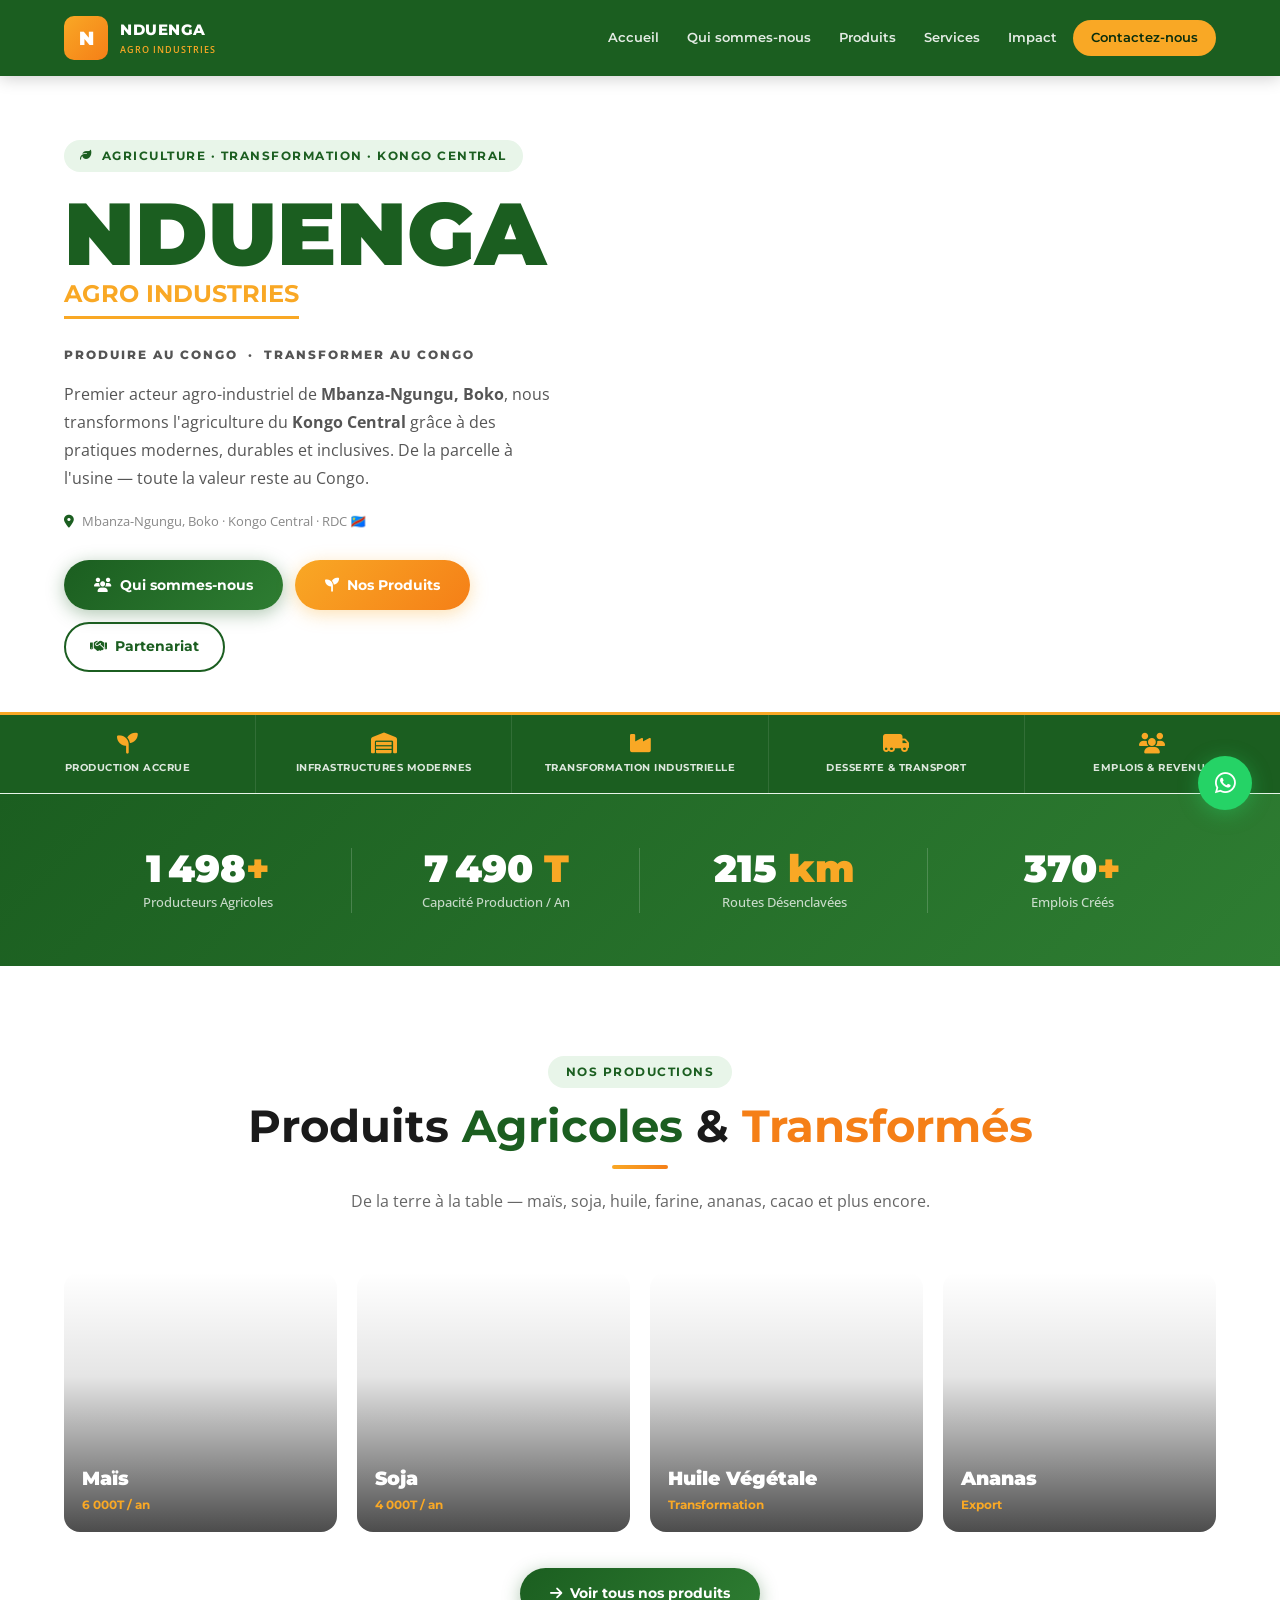
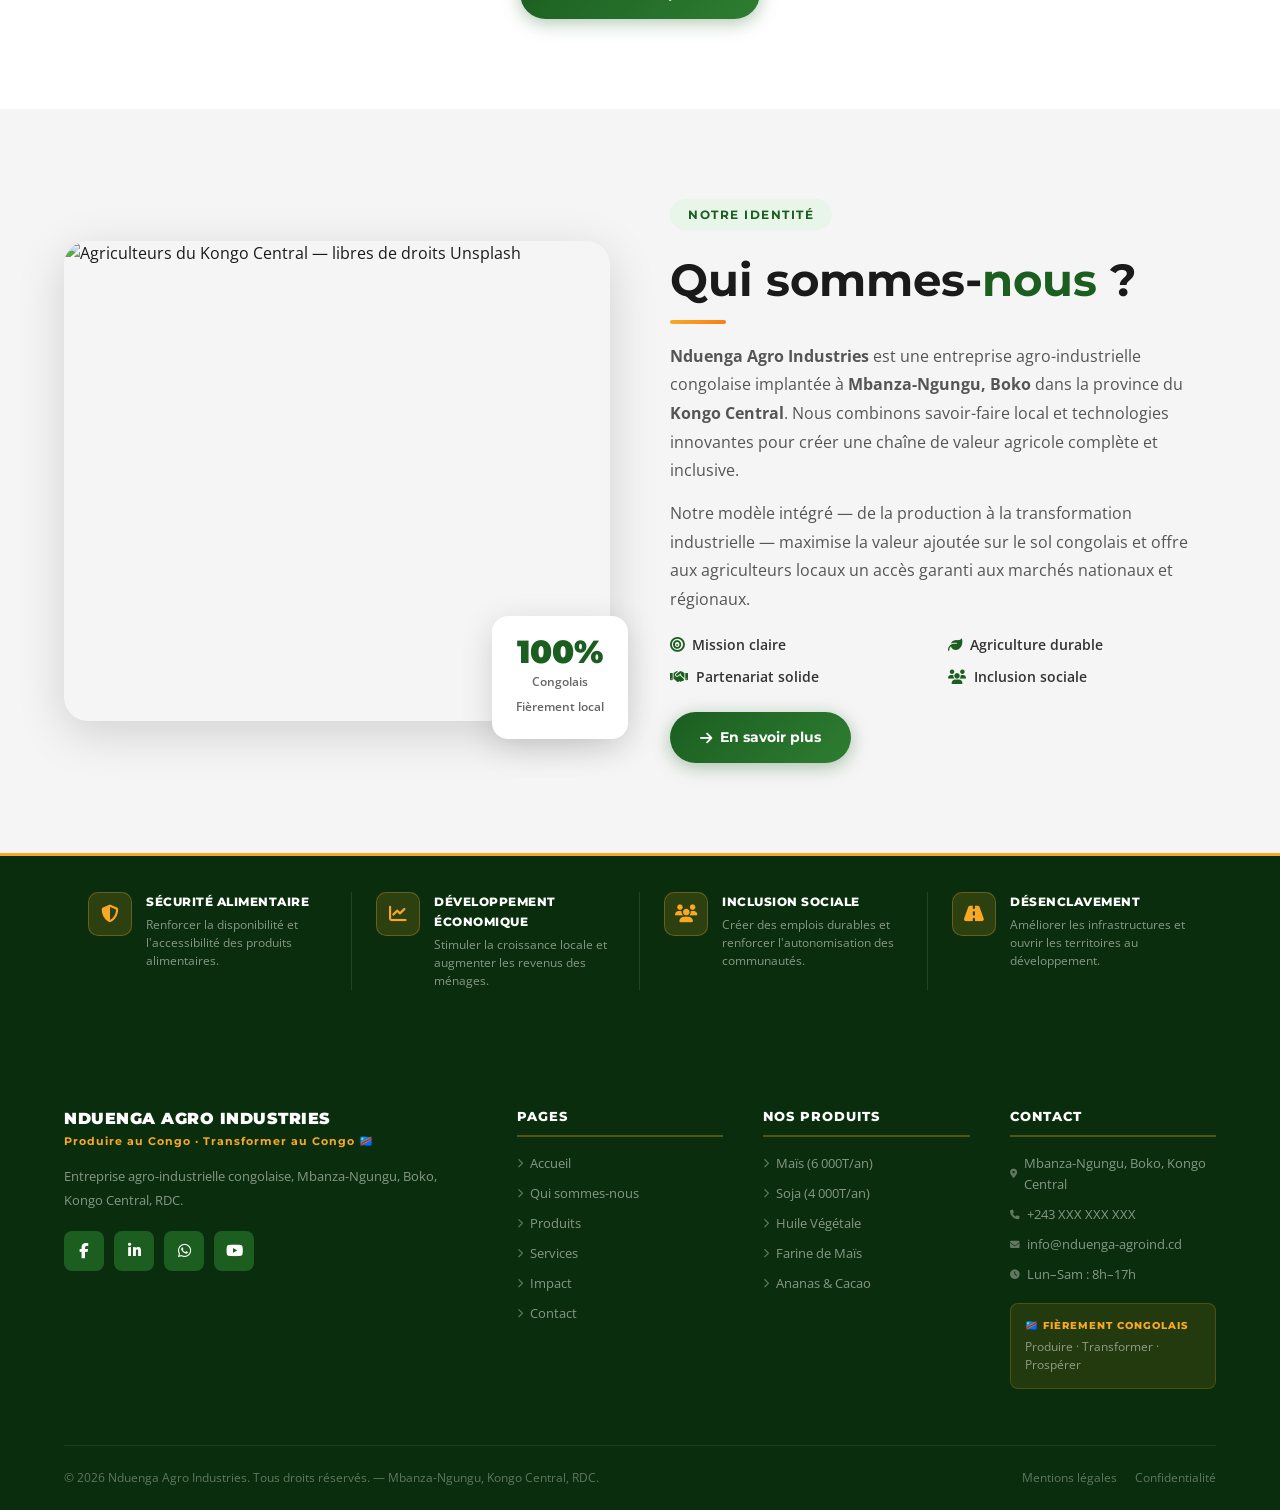
==== commit d770791e: "feat: multi-pages — Home blanc, Qui sommes-nous avec photos agriculteurs Kongo Central libres droits" ====
--- a/index.html
+++ b/index.html
@@ -3,20 +3,21 @@
 <head>
   <meta charset="UTF-8">
   <meta name="viewport" content="width=device-width, initial-scale=1.0">
-  <meta name="description" content="Nduenga Agro Industries — Production et transformation agricole à Mbanza-Ngungu, Boko, Kongo Central, RDC. Produire au Congo, Transformer au Congo.">
-  <title>Nduenga Agro Industries | Mbanza-Ngungu · Kongo Central</title>
+  <meta name="description" content="Nduenga Agro Industries — Production et transformation agricole à Mbanza-Ngungu, Boko, Kongo Central, RDC.">
+  <title>Nduenga Agro Industries | Accueil</title>
   <link rel="preconnect" href="https://fonts.googleapis.com">
   <link rel="preconnect" href="https://fonts.gstatic.com" crossorigin>
   <link href="https://fonts.googleapis.com/css2?family=Montserrat:wght@400;500;600;700;800;900&family=Open+Sans:wght@300;400;600;700&display=swap" rel="stylesheet">
   <link rel="stylesheet" href="https://cdnjs.cloudflare.com/ajax/libs/font-awesome/6.5.0/css/all.min.css">
   <link rel="stylesheet" href="assets/css/style.css">
+  <link rel="stylesheet" href="assets/css/home.css">
 </head>
-<body>
-
-<!-- ============================================================ NAVIGATION -->
-<nav class="navbar" id="navbar">
+<body class="page-home">
+
+<!-- ====== NAVBAR ====== -->
+<nav class="navbar navbar-solid" id="navbar">
   <div class="nav-inner">
-    <a href="#accueil" class="nav-logo">
+    <a href="index.html" class="nav-logo">
       <div class="nav-logo-box">N</div>
       <div>
         <div class="nav-logo-name">Nduenga</div>
@@ -24,558 +25,177 @@
       </div>
     </a>
     <ul class="nav-menu" id="navMenu">
-      <li><a href="#accueil"      class="nav-link">Accueil</a></li>
-      <li><a href="#a-propos"     class="nav-link">À Propos</a></li>
-      <li><a href="#produits"     class="nav-link">Produits</a></li>
-      <li><a href="#services"     class="nav-link">Services</a></li>
-      <li><a href="#impact"       class="nav-link">Impact</a></li>
-      <li><a href="#localisation" class="nav-link">Localisation</a></li>
-      <li><a href="#contact"      class="nav-link cta">Contactez-nous</a></li>
+      <li><a href="index.html"           class="nav-link active">Accueil</a></li>
+      <li><a href="qui-sommes-nous.html" class="nav-link">Qui sommes-nous</a></li>
+      <li><a href="produits.html"        class="nav-link">Produits</a></li>
+      <li><a href="services.html"        class="nav-link">Services</a></li>
+      <li><a href="impact.html"          class="nav-link">Impact</a></li>
+      <li><a href="contact.html"         class="nav-link cta">Contactez-nous</a></li>
     </ul>
     <div class="hamburger" id="hamburger"><span></span><span></span><span></span></div>
   </div>
 </nav>
 
-<!-- ============================================================ HERO -->
-<section class="hero" id="accueil">
-  <div class="hero-inner">
-
-    <!-- LEFT TEXT -->
-    <div class="hero-text">
-      <div class="hero-eyebrow">Un engagement pour une agriculture moderne, productive et durable</div>
-      <h1 class="hero-title">
-        PROGRAMME DE<br>
-        <span class="hero-big">RELANCE</span><br>
-        <span class="hero-big">AGRICOLE</span><br>
-        <span class="hero-sub">DU KONGO CENTRAL</span>
+<!-- ====== HERO BLANC ====== -->
+<section class="hero-white" id="accueil">
+  <div class="hw-inner">
+
+    <!-- Texte gauche -->
+    <div class="hw-text">
+      <div class="hw-eyebrow">
+        <i class="fas fa-leaf"></i>
+        Agriculture · Transformation · Kongo Central
+      </div>
+      <h1 class="hw-title">
+        <span class="hw-big">NDUENGA</span>
+        <span class="hw-sub">AGRO INDUSTRIES</span>
       </h1>
-      <p class="hero-desc">
-        Un programme intégré pour transformer l'agriculture, créer de la valeur et améliorer
-        durablement les conditions de vie des populations rurales de Mbanza-Ngungu, Boko.
+      <div class="hw-tagline">Produire au Congo &nbsp;·&nbsp; Transformer au Congo</div>
+      <p class="hw-desc">
+        Premier acteur agro-industriel de <strong>Mbanza-Ngungu, Boko</strong>, nous transformons l'agriculture du
+        <strong>Kongo Central</strong> grâce à des pratiques modernes, durables et inclusives.
+        De la parcelle à l'usine — toute la valeur reste au Congo.
       </p>
-      <div class="hero-location">
+      <div class="hw-location">
         <i class="fas fa-map-marker-alt"></i>
-        <span>Mbanza-Ngungu, Boko · Province du Kongo Central · RDC 🇨🇩</span>
-      </div>
-      <div class="hero-actions">
-        <a href="#produits"  class="btn btn-gold"><i class="fas fa-seedling"></i> Nos Produits</a>
-        <a href="#contact"   class="btn btn-outline-white"><i class="fas fa-handshake"></i> Partenariat</a>
-      </div>
-
-      <!-- Grâce à badge -->
-      <div class="hero-thanks">
-        <div class="hero-thanks-inner">
-          <i class="fas fa-leaf"></i>
-          <div>
-            <span class="ht-top">Tout ceci grâce à</span>
-            <span class="ht-name">NDUENGA<br>AGRO INDUSTRIES</span>
-          </div>
-        </div>
-      </div>
-    </div>
-
-    <!-- RIGHT PHOTO MOSAIC (like PDF) -->
-    <div class="hero-mosaic">
-      <div class="mosaic-row-top">
-        <div class="mosaic-photo" style="background-image:url('https://images.unsplash.com/photo-1564094016847-9be5a5a51c46?auto=format&fit=crop&w=500&q=80')"></div>
-        <div class="mosaic-photo" style="background-image:url('https://images.unsplash.com/photo-1586771107445-d3ca888129ff?auto=format&fit=crop&w=500&q=80')"></div>
-      </div>
-      <div class="mosaic-row-mid">
-        <div class="mosaic-photo wide" style="background-image:url('https://images.unsplash.com/photo-1558618047-3c8c76ca7d13?auto=format&fit=crop&w=900&q=80')"></div>
-      </div>
-      <div class="mosaic-row-bot">
-        <div class="mosaic-photo" style="background-image:url('https://images.unsplash.com/photo-1582213782179-e0d53f98f2ca?auto=format&fit=crop&w=300&q=80')"></div>
-        <div class="mosaic-photo" style="background-image:url('https://images.unsplash.com/photo-1553729459-efe14ef6055d?auto=format&fit=crop&w=300&q=80')"></div>
-        <div class="mosaic-photo" style="background-image:url('https://images.unsplash.com/photo-1474979266404-7eaacbcd87c5?auto=format&fit=crop&w=300&q=80')"></div>
-        <div class="mosaic-photo" style="background-image:url('https://images.unsplash.com/photo-1581093458791-9f3c3ae58d28?auto=format&fit=crop&w=300&q=80')"></div>
-      </div>
-    </div>
-  </div>
-
-  <!-- 5 PILLARS BAR -->
-  <div class="hero-pillars">
-    <div class="pillar"><i class="fas fa-seedling"></i><span>Production<br>Accrue</span></div>
-    <div class="pillar"><i class="fas fa-warehouse"></i><span>Infrastructures<br>Modernes</span></div>
-    <div class="pillar"><i class="fas fa-industry"></i><span>Transformation<br>Industrielle</span></div>
-    <div class="pillar"><i class="fas fa-truck-moving"></i><span>Desserte<br>&amp; Transport</span></div>
-    <div class="pillar"><i class="fas fa-users"></i><span>Emplois<br>&amp; Revenus</span></div>
+        Mbanza-Ngungu, Boko · Kongo Central · RDC 🇨🇩
+      </div>
+      <div class="hw-actions">
+        <a href="qui-sommes-nous.html" class="btn btn-green"><i class="fas fa-users"></i> Qui sommes-nous</a>
+        <a href="produits.html"        class="btn btn-gold"><i class="fas fa-seedling"></i> Nos Produits</a>
+        <a href="contact.html"         class="btn btn-outline-green"><i class="fas fa-handshake"></i> Partenariat</a>
+      </div>
+    </div>
+
+    <!-- Mosaïque photo droite -->
+    <div class="hw-mosaic">
+      <div class="hw-mosaic-top">
+        <div class="hw-photo" style="background-image:url('https://images.unsplash.com/photo-1564094016847-9be5a5a51c46?auto=format&fit=crop&w=500&q=80')"></div>
+        <div class="hw-photo" style="background-image:url('https://images.unsplash.com/photo-1586771107445-d3ca888129ff?auto=format&fit=crop&w=500&q=80')"></div>
+      </div>
+      <div class="hw-mosaic-mid">
+        <div class="hw-photo" style="background-image:url('https://images.unsplash.com/photo-1558618047-3c8c76ca7d13?auto=format&fit=crop&w=900&q=80')"></div>
+      </div>
+      <div class="hw-mosaic-bot">
+        <div class="hw-photo" style="background-image:url('https://images.unsplash.com/photo-1582213782179-e0d53f98f2ca?auto=format&fit=crop&w=300&q=80')"></div>
+        <div class="hw-photo" style="background-image:url('https://images.unsplash.com/photo-1553729459-efe14ef6055d?auto=format&fit=crop&w=300&q=80')"></div>
+        <div class="hw-photo" style="background-image:url('https://images.unsplash.com/photo-1474979266404-7eaacbcd87c5?auto=format&fit=crop&w=300&q=80')"></div>
+        <div class="hw-photo" style="background-image:url('https://images.unsplash.com/photo-1581093458791-9f3c3ae58d28?auto=format&fit=crop&w=300&q=80')"></div>
+      </div>
+    </div>
+  </div>
+
+  <!-- 5 piliers -->
+  <div class="hw-pillars">
+    <div class="hw-pillar"><i class="fas fa-seedling"></i><span>Production Accrue</span></div>
+    <div class="hw-pillar"><i class="fas fa-warehouse"></i><span>Infrastructures Modernes</span></div>
+    <div class="hw-pillar"><i class="fas fa-industry"></i><span>Transformation Industrielle</span></div>
+    <div class="hw-pillar"><i class="fas fa-truck-moving"></i><span>Desserte &amp; Transport</span></div>
+    <div class="hw-pillar"><i class="fas fa-users"></i><span>Emplois &amp; Revenus</span></div>
   </div>
 </section>
 
-<!-- ============================================================ 4 IMPACTS BAR -->
-<div class="impacts-bar">
-  <div class="container">
-    <div class="impacts-grid">
-      <div class="impact-item">
-        <div class="impact-icon"><i class="fas fa-shield-alt"></i></div>
-        <div>
-          <strong>Sécurité Alimentaire</strong>
-          <p>Renforcer la disponibilité et l'accessibilité des produits alimentaires.</p>
-        </div>
-      </div>
-      <div class="impact-item">
-        <div class="impact-icon"><i class="fas fa-chart-line"></i></div>
-        <div>
-          <strong>Développement Économique</strong>
-          <p>Stimuler la croissance locale et augmenter les revenus des ménages.</p>
-        </div>
-      </div>
-      <div class="impact-item">
-        <div class="impact-icon"><i class="fas fa-users"></i></div>
-        <div>
-          <strong>Inclusion Sociale</strong>
-          <p>Créer des emplois durables et renforcer l'autonomisation des communautés.</p>
-        </div>
-      </div>
-      <div class="impact-item">
-        <div class="impact-icon"><i class="fas fa-road"></i></div>
-        <div>
-          <strong>Désenclavement</strong>
-          <p>Améliorer les infrastructures et ouvrir les territoires au développement.</p>
-        </div>
-      </div>
+<!-- ====== STATS ====== -->
+<div class="statsbar">
+  <div class="container">
+    <div class="statsbar-grid">
+      <div class="statsbar-item"><div class="statsbar-num"><span data-count="2000">0</span><em>+</em></div><div class="statsbar-lbl">Producteurs Agricoles</div></div>
+      <div class="statsbar-item"><div class="statsbar-num"><span data-count="10000">0</span><em> T</em></div><div class="statsbar-lbl">Capacité Production / An</div></div>
+      <div class="statsbar-item"><div class="statsbar-num"><span data-count="290">0</span><em> km</em></div><div class="statsbar-lbl">Routes Désenclavées</div></div>
+      <div class="statsbar-item"><div class="statsbar-num"><span data-count="500">0</span><em>+</em></div><div class="statsbar-lbl">Emplois Créés</div></div>
     </div>
   </div>
 </div>
 
-<!-- ============================================================ STATSBAR -->
-<div class="statsbar">
-  <div class="container">
-    <div class="statsbar-grid">
-      <div class="statsbar-item">
-        <div class="statsbar-num"><span data-count="2000">0</span><em>+</em></div>
-        <div class="statsbar-lbl">Producteurs Agricoles</div>
-      </div>
-      <div class="statsbar-item">
-        <div class="statsbar-num"><span data-count="10000">0</span><em> T</em></div>
-        <div class="statsbar-lbl">Capacité Production Annuelle</div>
-      </div>
-      <div class="statsbar-item">
-        <div class="statsbar-num"><span data-count="290">0</span><em> km</em></div>
-        <div class="statsbar-lbl">Routes Désenclavées</div>
-      </div>
-      <div class="statsbar-item">
-        <div class="statsbar-num"><span data-count="500">0</span><em>+</em></div>
-        <div class="statsbar-lbl">Emplois Créés &amp; Soutenus</div>
-      </div>
-    </div>
-  </div>
-</div>
-
-<!-- ============================================================ À PROPOS -->
-<section class="about" id="a-propos">
-  <div class="container">
-    <div class="about-grid">
-      <!-- LEFT TEXT -->
-      <div class="about-text">
-        <div class="section-header" style="text-align:left">
-          <span class="section-tag">Notre Identité</span>
-          <h2 class="section-title">Qui sommes-nous ?</h2>
-          <div class="gold-bar" style="margin-left:0"></div>
-        </div>
-        <p class="about-p">
-          <strong>Nduenga Agro Industries</strong> est une entreprise agro-industrielle congolaise implantée à
-          <strong>Mbanza-Ngungu, Boko</strong>, dans la province du <strong>Kongo Central</strong>.
-          Fondée avec la vision de bâtir une agriculture moderne et souveraine, nous combinons
-          savoir-faire local et technologies innovantes pour créer une chaîne de valeur complète.
-        </p>
-        <p class="about-p">
-          Notre modèle intégré — de la production à la transformation industrielle — permet de maximiser
-          la valeur ajoutée sur le sol congolais, réduire la dépendance aux importations et offrir
-          aux agriculteurs locaux un accès garanti aux marchés.
-        </p>
-        <div class="about-checklist">
-          <div class="about-check"><i class="fas fa-check-circle"></i><span>Production agricole durable</span></div>
-          <div class="about-check"><i class="fas fa-check-circle"></i><span>Transformation industrielle locale</span></div>
-          <div class="about-check"><i class="fas fa-check-circle"></i><span>Logistique et transport moderne</span></div>
-          <div class="about-check"><i class="fas fa-check-circle"></i><span>Énergie solaire agricole</span></div>
-          <div class="about-check"><i class="fas fa-check-circle"></i><span>Formation des producteurs</span></div>
-          <div class="about-check"><i class="fas fa-check-circle"></i><span>Accès au crédit agricole</span></div>
-        </div>
-        <a href="#contact" class="btn btn-green"><i class="fas fa-handshake"></i> Devenir Partenaire</a>
-      </div>
-
-      <!-- RIGHT PHOTO COLLAGE (like PDF page 3) -->
-      <div class="photo-collage">
-        <div class="collage-main">
-          <img src="https://images.unsplash.com/photo-1592415499556-74fcb9f18667?auto=format&fit=crop&w=800&q=80" alt="Agriculteurs du Kongo Central" loading="lazy">
-        </div>
-        <div class="collage-grid">
-          <img src="https://images.unsplash.com/photo-1564094016847-9be5a5a51c46?auto=format&fit=crop&w=400&q=80" alt="Tracteur agricole" loading="lazy">
-          <img src="https://images.unsplash.com/photo-1586771107445-d3ca888129ff?auto=format&fit=crop&w=400&q=80" alt="Silos de stockage" loading="lazy">
-          <img src="https://images.unsplash.com/photo-1558618047-3c8c76ca7d13?auto=format&fit=crop&w=800&q=80" alt="Transport agricole" loading="lazy">
-          <img src="https://images.unsplash.com/photo-1474979266404-7eaacbcd87c5?auto=format&fit=crop&w=400&q=80" alt="Huile végétale" loading="lazy">
-          <img src="https://images.unsplash.com/photo-1581093458791-9f3c3ae58d28?auto=format&fit=crop&w=400&q=80" alt="Usine transformation" loading="lazy">
-        </div>
-        <div class="about-float-badge">
-          <span class="about-float-num">100%</span>
-          <div class="about-float-txt">Congolais<br>Fièrement local</div>
-        </div>
-      </div>
-    </div>
-
-    <!-- VALUES -->
-    <div class="values-row">
-      <div class="val-card"><div class="val-icon"><i class="fas fa-bullseye"></i></div><div class="val-title">Mission</div><div class="val-desc">Transformer l'agriculture congolaise pour une souveraineté alimentaire durable</div></div>
-      <div class="val-card"><div class="val-icon"><i class="fas fa-eye"></i></div><div class="val-title">Vision</div><div class="val-desc">Devenir le leader agro-industriel du Kongo Central et de la RDC</div></div>
-      <div class="val-card"><div class="val-icon"><i class="fas fa-scale-balanced"></i></div><div class="val-title">Équité</div><div class="val-desc">Inclusion des femmes, des jeunes et des communautés rurales</div></div>
-      <div class="val-card"><div class="val-icon"><i class="fas fa-leaf"></i></div><div class="val-title">Durabilité</div><div class="val-desc">Pratiques respectueuses de l'environnement et des ressources</div></div>
-      <div class="val-card"><div class="val-icon"><i class="fas fa-handshake"></i></div><div class="val-title">Partenariat</div><div class="val-desc">Synergie avec producteurs, institutions et partenaires</div></div>
-      <div class="val-card"><div class="val-icon"><i class="fas fa-lightbulb"></i></div><div class="val-title">Innovation</div><div class="val-desc">Technologies modernes pour une agriculture compétitive</div></div>
-    </div>
-  </div>
-</section>
-
-<!-- ============================================================ PRODUITS -->
-<section class="products" id="produits">
+<!-- ====== APERÇU PRODUITS ====== -->
+<section class="home-section bg-white">
   <div class="container">
     <div class="section-header">
       <span class="section-tag">Nos Productions</span>
       <h2 class="section-title">Produits <span class="green">Agricoles</span> &amp; <span class="gold">Transformés</span></h2>
       <div class="gold-bar"></div>
-      <p class="section-subtitle">De la terre à la table — nous produisons et transformons les meilleures cultures du Kongo Central.</p>
-    </div>
-    <div class="products-grid">
-
-      <div class="prod-card">
-        <div class="prod-photo" style="background-image:url('https://images.unsplash.com/photo-1551754655-cd27e38d2076?auto=format&fit=crop&w=500&q=80')">
-          <div class="prod-overlay"><span class="prod-badge-top">⭐ Phare</span><div class="prod-photo-title">Maïs</div></div>
+      <p class="section-subtitle">De la terre à la table — maïs, soja, huile, farine, ananas, cacao et plus encore.</p>
+    </div>
+    <div class="home-products-grid">
+      <div class="hp-card" style="background-image:url('https://images.unsplash.com/photo-1551754655-cd27e38d2076?auto=format&fit=crop&w=600&q=80')">
+        <div class="hp-overlay"><div class="hp-name">Maïs</div><div class="hp-tag">6 000T / an</div></div>
+      </div>
+      <div class="hp-card" style="background-image:url('https://images.unsplash.com/photo-1553729459-efe14ef6055d?auto=format&fit=crop&w=600&q=80')">
+        <div class="hp-overlay"><div class="hp-name">Soja</div><div class="hp-tag">4 000T / an</div></div>
+      </div>
+      <div class="hp-card" style="background-image:url('https://images.unsplash.com/photo-1474979266404-7eaacbcd87c5?auto=format&fit=crop&w=600&q=80')">
+        <div class="hp-overlay"><div class="hp-name">Huile Végétale</div><div class="hp-tag">Transformation</div></div>
+      </div>
+      <div class="hp-card" style="background-image:url('https://images.unsplash.com/photo-1550258987-190a2d41a8ba?auto=format&fit=crop&w=600&q=80')">
+        <div class="hp-overlay"><div class="hp-name">Ananas</div><div class="hp-tag">Export</div></div>
+      </div>
+    </div>
+    <div style="text-align:center;margin-top:36px">
+      <a href="produits.html" class="btn btn-green"><i class="fas fa-arrow-right"></i> Voir tous nos produits</a>
+    </div>
+  </div>
+</section>
+
+<!-- ====== APERÇU QUI SOMMES-NOUS ====== -->
+<section class="home-section bg-gray">
+  <div class="container">
+    <div class="home-about-grid">
+      <div class="home-about-photo">
+        <img src="https://images.unsplash.com/photo-1592415499556-74fcb9f18667?auto=format&fit=crop&w=800&q=80"
+             alt="Agriculteurs du Kongo Central — libres de droits Unsplash" loading="lazy">
+        <div class="home-about-badge">
+          <span class="num">100%</span>
+          <span class="txt">Congolais<br>Fièrement local</span>
         </div>
-        <div class="prod-body"><div class="prod-desc">Production de maïs de haute qualité pour l'alimentation humaine et animale dans toute la région du Kongo Central.</div><span class="prod-tag">6 000T / an</span></div>
-      </div>
-
-      <div class="prod-card">
-        <div class="prod-photo" style="background-image:url('https://images.unsplash.com/photo-1553729459-efe14ef6055d?auto=format&fit=crop&w=500&q=80')">
-          <div class="prod-overlay"><span class="prod-badge-top">⭐ Phare</span><div class="prod-photo-title">Soja</div></div>
+      </div>
+      <div class="home-about-text">
+        <span class="section-tag">Notre Identité</span>
+        <h2 class="section-title" style="text-align:left;margin-top:12px">Qui sommes-<span class="green">nous</span> ?</h2>
+        <div class="gold-bar" style="margin-left:0"></div>
+        <p>
+          <strong>Nduenga Agro Industries</strong> est une entreprise agro-industrielle congolaise implantée à
+          <strong>Mbanza-Ngungu, Boko</strong> dans la province du <strong>Kongo Central</strong>.
+          Nous combinons savoir-faire local et technologies innovantes pour créer une chaîne de valeur agricole
+          complète et inclusive.
+        </p>
+        <p style="margin-top:14px">
+          Notre modèle intégré — de la production à la transformation industrielle — maximise la valeur ajoutée
+          sur le sol congolais et offre aux agriculteurs locaux un accès garanti aux marchés nationaux et régionaux.
+        </p>
+        <div class="home-values">
+          <div class="hv-item"><i class="fas fa-bullseye"></i><span>Mission claire</span></div>
+          <div class="hv-item"><i class="fas fa-leaf"></i><span>Agriculture durable</span></div>
+          <div class="hv-item"><i class="fas fa-handshake"></i><span>Partenariat solide</span></div>
+          <div class="hv-item"><i class="fas fa-users"></i><span>Inclusion sociale</span></div>
         </div>
-        <div class="prod-body"><div class="prod-desc">Culture stratégique transformée localement en huile végétale et tourteaux protéinés pour l'élevage.</div><span class="prod-tag">4 000T / an</span></div>
-      </div>
-
-      <div class="prod-card">
-        <div class="prod-photo" style="background-image:url('https://images.unsplash.com/photo-1474979266404-7eaacbcd87c5?auto=format&fit=crop&w=500&q=80')">
-          <div class="prod-overlay"><div class="prod-photo-title">Huile Végétale</div></div>
-        </div>
-        <div class="prod-body"><div class="prod-desc">Huile raffinée produite localement à Mbanza-Ngungu, pour réduire la dépendance aux importations coûteuses.</div><span class="prod-tag">Transformation</span></div>
-      </div>
-
-      <div class="prod-card">
-        <div class="prod-photo" style="background-image:url('https://images.unsplash.com/photo-1509440159596-0249088772ff?auto=format&fit=crop&w=500&q=80')">
-          <div class="prod-overlay"><div class="prod-photo-title">Farine de Maïs</div></div>
-        </div>
-        <div class="prod-body"><div class="prod-desc">Farine de haute qualité produite dans notre unité de transformation industrielle de Boko, Kongo Central.</div><span class="prod-tag">Transformation</span></div>
-      </div>
-
-      <div class="prod-card">
-        <div class="prod-photo" style="background-image:url('https://images.unsplash.com/photo-1550258987-190a2d41a8ba?auto=format&fit=crop&w=500&q=80')">
-          <div class="prod-overlay"><div class="prod-photo-title">Ananas</div></div>
-        </div>
-        <div class="prod-body"><div class="prod-desc">Culture tropicale à fort potentiel d'exportation, cultivée dans les conditions optimales du Kongo Central.</div><span class="prod-tag">Frais &amp; Transformé</span></div>
-      </div>
-
-      <div class="prod-card">
-        <div class="prod-photo" style="background-image:url('https://images.unsplash.com/photo-1606312619070-d48b4c652a52?auto=format&fit=crop&w=500&q=80')">
-          <div class="prod-overlay"><div class="prod-photo-title">Cacao</div></div>
-        </div>
-        <div class="prod-body"><div class="prod-desc">Cacao de qualité exportation issu de plantations durables accompagnées par nos équipes agronomiques.</div><span class="prod-tag">Premium Export</span></div>
-      </div>
-
-      <div class="prod-card">
-        <div class="prod-photo" style="background-image:url('https://images.unsplash.com/photo-1592924357228-d7e4c1b3e79c?auto=format&fit=crop&w=500&q=80')">
-          <div class="prod-overlay"><div class="prod-photo-title">Tomates &amp; Légumes</div></div>
-        </div>
-        <div class="prod-body"><div class="prod-desc">Production maraîchère pour approvisionner les marchés de Mbanza-Ngungu et contribuer à la sécurité alimentaire locale.</div><span class="prod-tag">Maraîchage</span></div>
-      </div>
-
-      <div class="prod-card">
-        <div class="prod-photo" style="background-image:url('https://images.unsplash.com/photo-1625246333195-78d9c38ad449?auto=format&fit=crop&w=500&q=80')">
-          <div class="prod-overlay"><div class="prod-photo-title">Tourteaux de Soja</div></div>
-        </div>
-        <div class="prod-body"><div class="prod-desc">Sous-produit protéiné de notre presse à huile, valorisé pour l'alimentation animale dans toute la région.</div><span class="prod-tag">Sous-produit valorisé</span></div>
-      </div>
-
+        <a href="qui-sommes-nous.html" class="btn btn-green" style="margin-top:24px">
+          <i class="fas fa-arrow-right"></i> En savoir plus
+        </a>
+      </div>
     </div>
   </div>
 </section>
 
-<!-- ============================================================ SERVICES -->
-<section class="services" id="services">
-  <div class="container">
-    <div class="section-header">
-      <span class="section-tag">Ce que nous offrons</span>
-      <h2 class="section-title">Nos <span class="green">Services</span> Agro-Industriels</h2>
-      <div class="gold-bar"></div>
-    </div>
-    <div class="services-grid">
-
-      <div class="srv-card">
-        <div class="srv-photo" style="background-image:url('https://images.unsplash.com/photo-1574943320219-553eb213f72d?auto=format&fit=crop&w=600&q=80')">
-          <div class="srv-photo-overlay"><i class="fas fa-tractor"></i></div>
-        </div>
-        <div class="srv-body">
-          <div class="srv-title">Production Agricole Durable</div>
-          <div class="srv-desc">Accès aux semences certifiées, intrants de qualité et accompagnement agronomique pour maximiser les rendements durablement à Boko.</div>
-        </div>
-      </div>
-
-      <div class="srv-card">
-        <div class="srv-photo" style="background-image:url('https://images.unsplash.com/photo-1581093458791-9f3c3ae58d28?auto=format&fit=crop&w=600&q=80')">
-          <div class="srv-photo-overlay"><i class="fas fa-industry"></i></div>
-        </div>
-        <div class="srv-body">
-          <div class="srv-title">Transformation Industrielle</div>
-          <div class="srv-desc">Usine moderne de transformation du soja en huile et tourteaux, et du maïs en farine — toute la valeur ajoutée reste au Congo.</div>
-        </div>
-      </div>
-
-      <div class="srv-card">
-        <div class="srv-photo" style="background-image:url('https://images.unsplash.com/photo-1558618047-3c8c76ca7d13?auto=format&fit=crop&w=600&q=80')">
-          <div class="srv-photo-overlay"><i class="fas fa-truck-moving"></i></div>
-        </div>
-        <div class="srv-body">
-          <div class="srv-title">Logistique &amp; Transport</div>
-          <div class="srv-desc">Flotte de 5 camions de 25 tonnes pour la collecte des récoltes et la livraison vers les marchés de Kinshasa.</div>
-        </div>
-      </div>
-
-      <div class="srv-card">
-        <div class="srv-photo" style="background-image:url('https://images.unsplash.com/photo-1524178232363-1fb2b075b655?auto=format&fit=crop&w=600&q=80')">
-          <div class="srv-photo-overlay"><i class="fas fa-graduation-cap"></i></div>
-        </div>
-        <div class="srv-body">
-          <div class="srv-title">Formation des Producteurs</div>
-          <div class="srv-desc">Programmes de renforcement des capacités agricoles pour les 2 000+ producteurs, coopératives et associations paysannes du Kongo Central.</div>
-        </div>
-      </div>
-
-      <div class="srv-card">
-        <div class="srv-photo" style="background-image:url('https://images.unsplash.com/photo-1579621970563-ebec7560ff3e?auto=format&fit=crop&w=600&q=80')">
-          <div class="srv-photo-overlay"><i class="fas fa-hand-holding-dollar"></i></div>
-        </div>
-        <div class="srv-body">
-          <div class="srv-title">Accès au Financement</div>
-          <div class="srv-desc">Facilitation de l'accès au crédit agricole via les AVEC et institutions partenaires pour soutenir les initiatives des producteurs.</div>
-        </div>
-      </div>
-
-      <div class="srv-card">
-        <div class="srv-photo" style="background-image:url('https://images.unsplash.com/photo-1509391366360-2e959784a276?auto=format&fit=crop&w=600&q=80')">
-          <div class="srv-photo-overlay"><i class="fas fa-solar-panel"></i></div>
-        </div>
-        <div class="srv-body">
-          <div class="srv-title">Énergie Solaire Agricole</div>
-          <div class="srv-desc">Solutions photovoltaïques pour l'irrigation, le stockage et la transformation — réduisant les coûts et l'empreinte carbone.</div>
-        </div>
-      </div>
-
-    </div>
-  </div>
-</section>
-
-<!-- ============================================================ PROGRAMME (like PDF page 4) -->
-<section class="programme" id="programme">
-  <div class="container">
-    <div class="section-header">
-      <span class="section-tag">Programme Intégré</span>
-      <h2 class="section-title">5 Composantes <span class="gold">Complémentaires</span></h2>
-      <div class="gold-bar"></div>
-      <p class="section-subtitle">Un programme structuré autour de cinq piliers pour garantir une transformation agricole durable, inclusive et à fort impact économique.</p>
-    </div>
-    <div class="compos-grid">
-
-      <div class="comp-card">
-        <div class="comp-top">
-          <div class="comp-num">— 01 —</div>
-          <div class="comp-icon"><i class="fas fa-tractor"></i></div>
-          <div class="comp-title">Production Agricole Durable</div>
-          <div class="comp-desc">Amélioration des pratiques culturales, accès aux intrants et agriculture intelligente face au climat</div>
-        </div>
-        <div class="comp-photo" style="background-image:url('https://images.unsplash.com/photo-1574943320219-553eb213f72d?auto=format&fit=crop&w=400&q=80')"></div>
-      </div>
-
-      <div class="comp-card">
-        <div class="comp-top">
-          <div class="comp-num">— 02 —</div>
-          <div class="comp-icon"><i class="fas fa-tools"></i></div>
-          <div class="comp-title">Matériels Aratoires</div>
-          <div class="comp-desc">Outils agricoles adaptés pour accroître la productivité et réduire la pénibilité du travail</div>
-        </div>
-        <div class="comp-photo" style="background-image:url('https://images.unsplash.com/photo-1534438327276-14e5300c3a48?auto=format&fit=crop&w=400&q=80')"></div>
-      </div>
-
-      <div class="comp-card">
-        <div class="comp-top">
-          <div class="comp-num">— 03 —</div>
-          <div class="comp-icon"><i class="fas fa-warehouse"></i></div>
-          <div class="comp-title">Infrastructures &amp; Transformation</div>
-          <div class="comp-desc">Silos de stockage et usine de transformation industrielle pour créer de la valeur locale</div>
-        </div>
-        <div class="comp-photo" style="background-image:url('https://images.unsplash.com/photo-1586771107445-d3ca888129ff?auto=format&fit=crop&w=400&q=80')"></div>
-      </div>
-
-      <div class="comp-card">
-        <div class="comp-top">
-          <div class="comp-num">— 04 —</div>
-          <div class="comp-icon"><i class="fas fa-users-gear"></i></div>
-          <div class="comp-title">Renforcement des Capacités</div>
-          <div class="comp-desc">Formation des producteurs, inclusion des femmes et des jeunes, appui aux organisations paysannes</div>
-        </div>
-        <div class="comp-photo" style="background-image:url('https://images.unsplash.com/photo-1582213782179-e0d53f98f2ca?auto=format&fit=crop&w=400&q=80')"></div>
-      </div>
-
-      <div class="comp-card">
-        <div class="comp-top">
-          <div class="comp-num">— 05 —</div>
-          <div class="comp-icon"><i class="fas fa-chart-line"></i></div>
-          <div class="comp-title">Accès au Financement &amp; Marchés</div>
-          <div class="comp-desc">Facilitation du crédit et connexion aux marchés locaux, régionaux et internationaux</div>
-        </div>
-        <div class="comp-photo" style="background-image:url('https://images.unsplash.com/photo-1579621970563-ebec7560ff3e?auto=format&fit=crop&w=400&q=80')"></div>
-      </div>
-
-    </div>
-  </div>
-</section>
-
-<!-- ============================================================ IMPACT (like PDF page 7) -->
-<section class="impact" id="impact">
-  <div class="container">
-    <div class="section-header">
-      <span class="section-tag">Notre Impact</span>
-      <h2 class="section-title">Des Résultats <span class="green">Concrets</span> pour le <span class="gold">Kongo Central</span></h2>
-      <div class="gold-bar"></div>
-    </div>
-
-    <!-- Photo hero for impact -->
-    <div class="impact-hero-photo" style="background-image:url('https://images.unsplash.com/photo-1500937386664-56d1dfef3854?auto=format&fit=crop&w=1400&q=80')">
-      <div class="ihp-overlay">
-        <div class="ihp-stat"><span class="ihp-num">+ 5%</span><span class="ihp-lbl">Augmentation des revenus agricoles</span></div>
-        <div class="ihp-stat"><span class="ihp-num">24 mois</span><span class="ihp-lbl">Durée du programme</span></div>
-        <div class="ihp-stat"><span class="ihp-num">2M+</span><span class="ihp-lbl">Bénéficiaires indirects</span></div>
-      </div>
-    </div>
-
-    <!-- 6 impact cards with photos -->
-    <div class="impact-cards">
-
-      <div class="impact-card">
-        <div class="ic-photo" style="background-image:url('https://images.unsplash.com/photo-1551754655-cd27e38d2076?auto=format&fit=crop&w=400&q=80')"></div>
-        <div class="ic-body">
-          <div class="ic-num">01</div>
-          <div class="ic-title">Renforcer la Sécurité Alimentaire</div>
-          <div class="ic-desc">Augmentation durable de la production de maïs et de soja, améliorant la disponibilité et l'accès à une alimentation de qualité.</div>
-        </div>
-      </div>
-
-      <div class="impact-card">
-        <div class="ic-photo" style="background-image:url('https://images.unsplash.com/photo-1586771107445-d3ca888129ff?auto=format&fit=crop&w=400&q=80')"></div>
-        <div class="ic-body">
-          <div class="ic-num">02</div>
-          <div class="ic-title">Réduire les Pertes Post-Récolte</div>
-          <div class="ic-desc">Grâce à des infrastructures de stockage modernes (silos) et de meilleures pratiques de manutention et de conservation.</div>
-        </div>
-      </div>
-
-      <div class="impact-card">
-        <div class="ic-photo" style="background-image:url('https://images.unsplash.com/photo-1465447142348-e9952c393450?auto=format&fit=crop&w=400&q=80')"></div>
-        <div class="ic-body">
-          <div class="ic-num">03</div>
-          <div class="ic-title">Désenclaver les Zones Rurales</div>
-          <div class="ic-desc">Réhabilitation de 290 km de routes de desserte agricole facilitant l'accès aux marchés et aux opportunités économiques.</div>
-        </div>
-      </div>
-
-      <div class="impact-card">
-        <div class="ic-photo" style="background-image:url('https://images.unsplash.com/photo-1592415499556-74fcb9f18667?auto=format&fit=crop&w=400&q=80')"></div>
-        <div class="ic-body">
-          <div class="ic-num">04</div>
-          <div class="ic-title">Créer des Emplois Locaux</div>
-          <div class="ic-desc">Génération d'emplois directs et indirects pour les jeunes, les femmes et les populations rurales de Mbanza-Ngungu.</div>
-        </div>
-      </div>
-
-      <div class="impact-card">
-        <div class="ic-photo" style="background-image:url('https://images.unsplash.com/photo-1474979266404-7eaacbcd87c5?auto=format&fit=crop&w=400&q=80')"></div>
-        <div class="ic-body">
-          <div class="ic-num">05</div>
-          <div class="ic-title">Réduire les Importations d'Huile</div>
-          <div class="ic-desc">Production locale de soja et transformation en huile végétale pour renforcer la souveraineté alimentaire du Congo.</div>
-        </div>
-      </div>
-
-      <div class="impact-card">
-        <div class="ic-photo" style="background-image:url('https://images.unsplash.com/photo-1574943320219-553eb213f72d?auto=format&fit=crop&w=400&q=80')"></div>
-        <div class="ic-body">
-          <div class="ic-num">06</div>
-          <div class="ic-title">Stimuler l'Économie Régionale</div>
-          <div class="ic-desc">Dynamisation des échanges, augmentation des revenus, attraction des investissements et croissance inclusive du Kongo Central.</div>
-        </div>
-      </div>
-
-    </div>
-
-    <!-- Results numbers -->
-    <div class="results-grid">
-      <div class="res-card"><div class="res-num">6 000T</div><div class="res-lbl">Production de maïs par an</div></div>
-      <div class="res-card gold"><div class="res-num">4 000T</div><div class="res-lbl">Production de soja par an</div></div>
-      <div class="res-card gold"><div class="res-num">2 000+</div><div class="res-lbl">Producteurs agricoles partenaires</div></div>
-      <div class="res-card"><div class="res-num">+ 5%</div><div class="res-lbl">Augmentation des revenus agricoles</div></div>
-      <div class="res-card"><div class="res-num">5 camions</div><div class="res-lbl">Collecte agricole (25T chacun)</div></div>
-      <div class="res-card gold"><div class="res-num">290 km</div><div class="res-lbl">Routes agricoles réhabilitées</div></div>
-    </div>
-  </div>
-</section>
-
-<!-- ============================================================ LOCALISATION -->
-<section class="location" id="localisation">
-  <div class="container">
-    <div class="location-grid">
-      <div class="location-text">
-        <div class="section-header" style="text-align:left">
-          <span class="section-tag">Notre Implantation</span>
-          <h2 class="section-title">Au Cœur du <span class="green">Kongo Central</span></h2>
-          <div class="gold-bar" style="margin-left:0"></div>
-        </div>
-        <p class="location-p">Stratégiquement implantée à <strong>Mbanza-Ngungu, Boko</strong>, Nduenga Agro Industries bénéficie d'un emplacement privilégié dans la province du Kongo Central — région au potentiel agricole exceptionnel, bien connectée à Kinshasa et aux corridors commerciaux régionaux.</p>
-        <div class="location-items">
-          <div class="loc-item"><div class="loc-icon"><i class="fas fa-building"></i></div><div><div class="loc-lbl">Siège Social</div><div class="loc-val">Mbanza-Ngungu, Territoire de Boko, Province du Kongo Central, RDC</div></div></div>
-          <div class="loc-item"><div class="loc-icon"><i class="fas fa-industry"></i></div><div><div class="loc-lbl">Unité Industrielle</div><div class="loc-val">Zone Agro-industrielle, Mbanza-Ngungu, Kongo Central</div></div></div>
-          <div class="loc-item"><div class="loc-icon"><i class="fas fa-warehouse"></i></div><div><div class="loc-lbl">Silos de Stockage</div><div class="loc-val">2 silos de 250 tonnes — Mbanza-Ngungu &amp; Kinshasa</div></div></div>
-          <div class="loc-item"><div class="loc-icon"><i class="fas fa-route"></i></div><div><div class="loc-lbl">Zone d'Intervention</div><div class="loc-val">Kongo Central — Mbanza-Ngungu, Boko et territoires environnants</div></div></div>
-        </div>
-        <a href="https://maps.google.com/?q=Mbanza-Ngungu,Kongo+Central,DRC" target="_blank" rel="noopener noreferrer" class="btn btn-green"><i class="fas fa-map-marked-alt"></i> Voir sur Google Maps</a>
-      </div>
-      <div class="map-box">
-        <img src="https://images.unsplash.com/photo-1500937386664-56d1dfef3854?auto=format&fit=crop&w=800&q=80" alt="Kongo Central paysage agricole" loading="lazy" style="width:100%;height:100%;object-fit:cover;">
-        <div class="map-box-overlay">
-          <i class="fas fa-map-marked-alt"></i>
-          <h3>Mbanza-Ngungu</h3>
-          <p><strong>Boko · Kongo Central</strong></p>
-          <p>République Démocratique du Congo 🇨🇩</p>
-        </div>
-      </div>
-    </div>
-  </div>
-</section>
-
-<!-- ============================================================ CONTACT -->
-<section class="contact" id="contact">
-  <div class="container">
-    <div class="section-header">
-      <span class="section-tag">Parlons Affaires</span>
-      <h2 class="section-title">Contactez <span class="green">Nduenga</span> Agro Industries</h2>
-      <div class="gold-bar"></div>
-      <p class="section-subtitle">Producteur, investisseur, institution ou consommateur ? Contactez-nous pour explorer les opportunités de collaboration.</p>
-    </div>
-    <div class="contact-grid">
-      <div class="contact-info">
-        <h3>Restons en Contact</h3>
-        <p>Notre équipe est disponible pour répondre à toutes vos questions sur nos produits, services et opportunités de partenariat.</p>
-        <div class="contact-items">
-          <div class="cont-item"><div class="cont-icon"><i class="fas fa-map-marker-alt"></i></div><div><div class="cont-lbl">Adresse</div><div class="cont-val">Mbanza-Ngungu, Boko<br>Province du Kongo Central, RDC</div></div></div>
-          <div class="cont-item"><div class="cont-icon"><i class="fas fa-phone"></i></div><div><div class="cont-lbl">Téléphone &amp; WhatsApp</div><div class="cont-val">+243 XXX XXX XXX</div></div></div>
-          <div class="cont-item"><div class="cont-icon"><i class="fas fa-envelope"></i></div><div><div class="cont-lbl">Email</div><div class="cont-val">info@nduenga-agroind.cd</div></div></div>
-          <div class="cont-item"><div class="cont-icon"><i class="fas fa-clock"></i></div><div><div class="cont-lbl">Heures d'ouverture</div><div class="cont-val">Lundi – Samedi : 8h00 – 17h00</div></div></div>
-        </div>
+<!-- ====== 4 IMPACTS ====== -->
+<div class="impacts-bar">
+  <div class="container">
+    <div class="impacts-grid">
+      <div class="impact-item"><div class="impact-icon"><i class="fas fa-shield-alt"></i></div><div><strong>Sécurité Alimentaire</strong><p>Renforcer la disponibilité et l'accessibilité des produits alimentaires.</p></div></div>
+      <div class="impact-item"><div class="impact-icon"><i class="fas fa-chart-line"></i></div><div><strong>Développement Économique</strong><p>Stimuler la croissance locale et augmenter les revenus des ménages.</p></div></div>
+      <div class="impact-item"><div class="impact-icon"><i class="fas fa-users"></i></div><div><strong>Inclusion Sociale</strong><p>Créer des emplois durables et renforcer l'autonomisation des communautés.</p></div></div>
+      <div class="impact-item"><div class="impact-icon"><i class="fas fa-road"></i></div><div><strong>Désenclavement</strong><p>Améliorer les infrastructures et ouvrir les territoires au développement.</p></div></div>
+    </div>
+  </div>
+</div>
+
+<!-- ====== FOOTER ====== -->
+<footer class="footer">
+  <div class="container">
+    <div class="footer-grid">
+      <div class="footer-brand">
+        <span class="footer-brand-name">Nduenga Agro Industries</span>
+        <span class="footer-brand-tag">Produire au Congo · Transformer au Congo 🇨🇩</span>
+        <p>Entreprise agro-industrielle congolaise, Mbanza-Ngungu, Boko, Kongo Central, RDC.</p>
         <div class="social-row">
           <a href="#" class="soc-btn"><i class="fab fa-facebook-f"></i></a>
           <a href="#" class="soc-btn"><i class="fab fa-linkedin-in"></i></a>
@@ -583,103 +203,47 @@
           <a href="#" class="soc-btn"><i class="fab fa-youtube"></i></a>
         </div>
       </div>
-      <div class="contact-form-wrap">
-        <h4>Envoyez-nous un Message</h4>
-        <form id="contactForm">
-          <div class="form-row">
-            <div class="form-group"><label>Prénom &amp; Nom *</label><input type="text" placeholder="Jean Mukendi" required></div>
-            <div class="form-group"><label>Organisation</label><input type="text" placeholder="Votre organisation"></div>
-          </div>
-          <div class="form-row">
-            <div class="form-group"><label>Email *</label><input type="email" placeholder="jean@exemple.cd" required></div>
-            <div class="form-group"><label>Téléphone</label><input type="tel" placeholder="+243 XXX XXX XXX"></div>
-          </div>
-          <div class="form-group">
-            <label>Objet *</label>
-            <select required>
-              <option value="">— Sélectionner —</option>
-              <option>Achat de produits agricoles</option>
-              <option>Partenariat commercial</option>
-              <option>Investissement agricole</option>
-              <option>Formation agricole</option>
-              <option>Financement et crédit</option>
-              <option>Information générale</option>
-            </select>
-          </div>
-          <div class="form-group"><label>Message *</label><textarea placeholder="Décrivez votre demande..." required></textarea></div>
-          <button type="submit" class="btn btn-green form-submit"><i class="fas fa-paper-plane"></i> Envoyer le Message</button>
-        </form>
-      </div>
-    </div>
-  </div>
-</section>
-
-<!-- ============================================================ FOOTER -->
-<footer class="footer">
-  <div class="container">
-    <div class="footer-grid">
-      <div class="footer-brand">
-        <span class="footer-brand-name">Nduenga Agro Industries</span>
-        <span class="footer-brand-tag">Produire au Congo · Transformer au Congo 🇨🇩</span>
-        <p>Entreprise agro-industrielle congolaise implantée à Mbanza-Ngungu, Boko, Kongo Central. Engagée pour la souveraineté alimentaire et le développement durable de la RDC.</p>
-        <div class="social-row">
-          <a href="#" class="soc-btn"><i class="fab fa-facebook-f"></i></a>
-          <a href="#" class="soc-btn"><i class="fab fa-linkedin-in"></i></a>
-          <a href="#" class="soc-btn"><i class="fab fa-whatsapp"></i></a>
-          <a href="#" class="soc-btn"><i class="fab fa-youtube"></i></a>
-        </div>
-      </div>
-      <div>
-        <div class="footer-col-title">Navigation</div>
+      <div>
+        <div class="footer-col-title">Pages</div>
         <ul class="footer-links">
-          <li><a href="#accueil"><i class="fas fa-chevron-right"></i> Accueil</a></li>
-          <li><a href="#a-propos"><i class="fas fa-chevron-right"></i> À Propos</a></li>
-          <li><a href="#produits"><i class="fas fa-chevron-right"></i> Nos Produits</a></li>
-          <li><a href="#services"><i class="fas fa-chevron-right"></i> Nos Services</a></li>
-          <li><a href="#impact"><i class="fas fa-chevron-right"></i> Notre Impact</a></li>
-          <li><a href="#localisation"><i class="fas fa-chevron-right"></i> Localisation</a></li>
-          <li><a href="#contact"><i class="fas fa-chevron-right"></i> Contact</a></li>
+          <li><a href="index.html"><i class="fas fa-chevron-right"></i> Accueil</a></li>
+          <li><a href="qui-sommes-nous.html"><i class="fas fa-chevron-right"></i> Qui sommes-nous</a></li>
+          <li><a href="produits.html"><i class="fas fa-chevron-right"></i> Produits</a></li>
+          <li><a href="services.html"><i class="fas fa-chevron-right"></i> Services</a></li>
+          <li><a href="impact.html"><i class="fas fa-chevron-right"></i> Impact</a></li>
+          <li><a href="contact.html"><i class="fas fa-chevron-right"></i> Contact</a></li>
         </ul>
       </div>
       <div>
         <div class="footer-col-title">Nos Produits</div>
         <ul class="footer-links">
-          <li><a href="#produits"><i class="fas fa-chevron-right"></i> Maïs (6 000T/an)</a></li>
-          <li><a href="#produits"><i class="fas fa-chevron-right"></i> Soja (4 000T/an)</a></li>
-          <li><a href="#produits"><i class="fas fa-chevron-right"></i> Huile Végétale</a></li>
-          <li><a href="#produits"><i class="fas fa-chevron-right"></i> Farine de Maïs</a></li>
-          <li><a href="#produits"><i class="fas fa-chevron-right"></i> Ananas</a></li>
-          <li><a href="#produits"><i class="fas fa-chevron-right"></i> Cacao Premium</a></li>
-          <li><a href="#produits"><i class="fas fa-chevron-right"></i> Légumes &amp; Tomates</a></li>
+          <li><a href="produits.html"><i class="fas fa-chevron-right"></i> Maïs (6 000T/an)</a></li>
+          <li><a href="produits.html"><i class="fas fa-chevron-right"></i> Soja (4 000T/an)</a></li>
+          <li><a href="produits.html"><i class="fas fa-chevron-right"></i> Huile Végétale</a></li>
+          <li><a href="produits.html"><i class="fas fa-chevron-right"></i> Farine de Maïs</a></li>
+          <li><a href="produits.html"><i class="fas fa-chevron-right"></i> Ananas &amp; Cacao</a></li>
         </ul>
       </div>
       <div>
-        <div class="footer-col-title">Nous Trouver</div>
+        <div class="footer-col-title">Contact</div>
         <ul class="footer-links">
-          <li><a href="#localisation"><i class="fas fa-map-marker-alt"></i> Mbanza-Ngungu, Boko</a></li>
+          <li><a href="contact.html"><i class="fas fa-map-marker-alt"></i> Mbanza-Ngungu, Boko, Kongo Central</a></li>
           <li><a href="tel:+243000000000"><i class="fas fa-phone"></i> +243 XXX XXX XXX</a></li>
           <li><a href="mailto:info@nduenga-agroind.cd"><i class="fas fa-envelope"></i> info@nduenga-agroind.cd</a></li>
-          <li><a href="#"><i class="fas fa-clock"></i> Lun – Sam : 8h – 17h</a></li>
+          <li><a href="#"><i class="fas fa-clock"></i> Lun–Sam : 8h–17h</a></li>
         </ul>
-        <div class="footer-cta-box">
-          <div class="footer-cta-box-lbl">🇨🇩 Fièrement Congolais</div>
-          <div class="footer-cta-box-txt">Produire au Congo · Transformer au Congo · Prospérer ensemble</div>
-        </div>
+        <div class="footer-cta-box"><div class="footer-cta-box-lbl">🇨🇩 Fièrement Congolais</div><div class="footer-cta-box-txt">Produire · Transformer · Prospérer</div></div>
       </div>
     </div>
     <div class="footer-bottom">
-      <p>© <span id="year"></span> Nduenga Agro Industries. Tous droits réservés. — Mbanza-Ngungu, Boko, Kongo Central, RDC.</p>
-      <div class="footer-bottom-links">
-        <a href="#">Mentions légales</a>
-        <a href="#">Confidentialité</a>
-      </div>
+      <p>© <span id="year"></span> Nduenga Agro Industries. Tous droits réservés. — Mbanza-Ngungu, Kongo Central, RDC.</p>
+      <div class="footer-bottom-links"><a href="#">Mentions légales</a><a href="#">Confidentialité</a></div>
     </div>
   </div>
 </footer>
 
-<a href="https://wa.me/243000000000" target="_blank" rel="noopener noreferrer" class="whatsapp-float" title="WhatsApp"><i class="fab fa-whatsapp"></i></a>
+<a href="https://wa.me/243000000000" target="_blank" rel="noopener" class="whatsapp-float"><i class="fab fa-whatsapp"></i></a>
 <button class="back-top" id="backTop"><i class="fas fa-chevron-up"></i></button>
-
 <script src="assets/js/main.js"></script>
 </body>
 </html>
--- a/assets/css/home.css
+++ b/assets/css/home.css
@@ -0,0 +1,465 @@
+/* ============================================================
+   HOME & INNER PAGES — CSS COMPLÉMENTAIRE
+   ============================================================ */
+
+/* ===== NAVBAR TOUJOURS VERTE (pas transparente) ===== */
+.navbar-solid {
+  background: #1B5E20 !important;
+  box-shadow: 0 2px 16px rgba(0,0,0,.2);
+}
+.navbar-solid.scrolled { background: rgba(10,46,13,.97) !important; }
+
+/* ===== HOME PAGE — HERO BLANC ===== */
+.hero-white {
+  background: #fff;
+  padding-top: 80px;
+  border-bottom: 1px solid #E8F5E9;
+}
+
+.hw-inner {
+  display: grid;
+  grid-template-columns: 1fr 1fr;
+  gap: 50px;
+  align-items: center;
+  max-width: 1200px;
+  margin: 0 auto;
+  padding: 60px 24px 40px;
+}
+
+.hw-eyebrow {
+  display: inline-flex;
+  align-items: center;
+  gap: 8px;
+  font-family: 'Montserrat', sans-serif;
+  font-size: .72rem;
+  font-weight: 700;
+  letter-spacing: 1.5px;
+  text-transform: uppercase;
+  color: #1B5E20;
+  background: #E8F5E9;
+  padding: 7px 16px;
+  border-radius: 50px;
+  margin-bottom: 20px;
+}
+.hw-eyebrow i { color: #1B5E20; }
+
+.hw-title {
+  margin-bottom: 10px;
+  line-height: 1;
+}
+.hw-big {
+  display: block;
+  font-size: clamp(3.2rem, 7vw, 5.5rem);
+  font-weight: 900;
+  color: #1B5E20;
+  line-height: .95;
+  font-family: 'Montserrat', sans-serif;
+}
+.hw-sub {
+  display: block;
+  font-size: clamp(1rem, 2.2vw, 1.5rem);
+  font-weight: 700;
+  color: #F9A825;
+  font-family: 'Montserrat', sans-serif;
+  margin-top: 6px;
+  border-bottom: 3px solid #F9A825;
+  padding-bottom: 10px;
+  margin-bottom: 16px;
+  display: inline-block;
+}
+
+.hw-tagline {
+  font-family: 'Montserrat', sans-serif;
+  font-size: .78rem;
+  font-weight: 800;
+  letter-spacing: 2px;
+  text-transform: uppercase;
+  color: #555;
+  margin-bottom: 16px;
+}
+
+.hw-desc {
+  font-size: .97rem;
+  color: #555;
+  line-height: 1.8;
+  margin-bottom: 18px;
+  max-width: 500px;
+}
+
+.hw-location {
+  display: flex;
+  align-items: center;
+  gap: 8px;
+  font-size: .82rem;
+  color: #888;
+  margin-bottom: 28px;
+}
+.hw-location i { color: #1B5E20; }
+
+.hw-actions { display: flex; gap: 12px; flex-wrap: wrap; }
+
+.btn-outline-green {
+  background: transparent;
+  color: #1B5E20;
+  border: 2px solid #1B5E20;
+  padding: 12px 24px;
+  border-radius: 50px;
+  font-family: 'Montserrat', sans-serif;
+  font-weight: 700;
+  font-size: .85rem;
+  display: inline-flex;
+  align-items: center;
+  gap: 8px;
+  text-decoration: none;
+  transition: all .3s ease;
+}
+.btn-outline-green:hover { background: #1B5E20; color: #fff; }
+
+/* Photo mosaic */
+.hw-mosaic { display: flex; flex-direction: column; gap: 4px; height: 420px; }
+.hw-mosaic-top, .hw-mosaic-bot { display: grid; gap: 4px; }
+.hw-mosaic-top { grid-template-columns: 1fr 1fr; flex: 1; }
+.hw-mosaic-mid { flex: 1.1; }
+.hw-mosaic-bot { grid-template-columns: repeat(4,1fr); flex: .9; }
+.hw-photo {
+  background-size: cover;
+  background-position: center;
+  border-radius: 8px;
+  overflow: hidden;
+  transition: transform .3s ease;
+}
+.hw-photo:hover { transform: scale(1.02); z-index: 1; }
+
+/* 5 Pillars bar */
+.hw-pillars {
+  display: flex;
+  background: #1B5E20;
+  border-top: 3px solid #F9A825;
+}
+.hw-pillar {
+  flex: 1;
+  display: flex;
+  flex-direction: column;
+  align-items: center;
+  justify-content: center;
+  gap: 7px;
+  padding: 18px 10px;
+  border-right: 1px solid rgba(255,255,255,.1);
+  transition: background .3s ease;
+  cursor: default;
+}
+.hw-pillar:last-child { border-right: none; }
+.hw-pillar:hover { background: rgba(249,168,37,.12); }
+.hw-pillar i { font-size: 1.3rem; color: #F9A825; }
+.hw-pillar span {
+  font-family: 'Montserrat', sans-serif;
+  font-size: .65rem;
+  font-weight: 700;
+  text-transform: uppercase;
+  letter-spacing: .5px;
+  color: rgba(255,255,255,.85);
+  text-align: center;
+  line-height: 1.4;
+}
+
+/* ===== HOME SECTIONS ===== */
+.home-section { padding: 90px 0; }
+.bg-white { background: #fff; }
+.bg-gray  { background: #F5F5F5; }
+
+/* Home products grid */
+.home-products-grid {
+  display: grid;
+  grid-template-columns: repeat(4,1fr);
+  gap: 20px;
+}
+.hp-card {
+  height: 260px;
+  border-radius: 16px;
+  background-size: cover;
+  background-position: center;
+  position: relative;
+  overflow: hidden;
+  cursor: pointer;
+  transition: transform .3s ease, box-shadow .3s ease;
+}
+.hp-card:hover { transform: translateY(-6px); box-shadow: 0 12px 40px rgba(0,0,0,.2); }
+.hp-card::before {
+  content: '';
+  position: absolute; inset: 0;
+  background: linear-gradient(to top, rgba(0,0,0,.7) 0%, rgba(0,0,0,.1) 60%, transparent 100%);
+  transition: background .3s ease;
+}
+.hp-card:hover::before { background: linear-gradient(to top, rgba(27,94,32,.8) 0%, rgba(0,0,0,.2) 70%, transparent 100%); }
+.hp-overlay { position: absolute; bottom: 0; left: 0; right: 0; padding: 18px; }
+.hp-name { font-family: 'Montserrat',sans-serif; font-size: 1.2rem; font-weight: 900; color: #fff; }
+.hp-tag { font-size: .72rem; color: #F9A825; font-weight: 700; font-family: 'Montserrat',sans-serif; margin-top: 2px; }
+
+/* Home about grid */
+.home-about-grid {
+  display: grid;
+  grid-template-columns: 1fr 1fr;
+  gap: 60px;
+  align-items: center;
+}
+.home-about-photo { position: relative; }
+.home-about-photo img {
+  width: 100%;
+  height: 480px;
+  object-fit: cover;
+  border-radius: 24px;
+  box-shadow: 0 12px 48px rgba(0,0,0,.15);
+}
+.home-about-badge {
+  position: absolute;
+  bottom: -18px;
+  right: -18px;
+  background: #fff;
+  border-radius: 16px;
+  padding: 20px 24px;
+  box-shadow: 0 8px 32px rgba(0,0,0,.15);
+  text-align: center;
+}
+.home-about-badge .num { display: block; font-family:'Montserrat',sans-serif; font-size: 2rem; font-weight: 900; color: #1B5E20; line-height: 1; }
+.home-about-badge .txt { font-size: .75rem; color: #666; font-weight: 600; margin-top: 3px; }
+.home-about-text p { font-size: .97rem; color: #555; line-height: 1.85; }
+.home-values { display: grid; grid-template-columns: 1fr 1fr; gap: 10px; margin-top: 20px; }
+.hv-item { display: flex; align-items: center; gap: 8px; font-size: .87rem; color: #333; font-weight: 600; }
+.hv-item i { color: #1B5E20; font-size: .9rem; }
+
+/* ===== INNER PAGES ===== */
+.page-inner { padding-top: 0; }
+
+/* Page hero avec photo */
+.page-hero {
+  height: 420px;
+  background-size: cover;
+  background-position: center top;
+  position: relative;
+  margin-top: 70px;
+}
+.page-hero-overlay {
+  position: absolute; inset: 0;
+  background: linear-gradient(to right, rgba(10,46,13,.88), rgba(10,46,13,.5));
+  display: flex;
+  align-items: flex-end;
+  padding-bottom: 50px;
+}
+.page-hero-content { max-width: 700px; }
+.page-breadcrumb {
+  display: flex;
+  align-items: center;
+  gap: 8px;
+  font-size: .78rem;
+  color: rgba(255,255,255,.65);
+  margin-bottom: 14px;
+  font-family: 'Montserrat',sans-serif;
+  font-weight: 600;
+}
+.page-breadcrumb a { color: rgba(255,255,255,.65); text-decoration: none; transition: color .3s; }
+.page-breadcrumb a:hover { color: #F9A825; }
+.page-breadcrumb i { font-size: .6rem; }
+.page-hero-title {
+  font-family: 'Montserrat',sans-serif;
+  font-size: clamp(2.2rem, 5vw, 3.5rem);
+  font-weight: 900;
+  color: #fff;
+  line-height: 1.1;
+  margin-bottom: 12px;
+}
+.page-hero-title span { color: #F9A825; }
+.page-hero-sub { font-size: 1rem; color: rgba(255,255,255,.78); line-height: 1.6; max-width: 550px; }
+
+/* Page sections */
+.page-section { padding: 90px 0; }
+
+/* Intro grid */
+.intro-grid {
+  display: grid;
+  grid-template-columns: 1fr 1fr;
+  gap: 70px;
+  align-items: start;
+}
+.intro-p { font-size: .97rem; color: #555; line-height: 1.85; margin-bottom: 16px; }
+.intro-badge-row { display: flex; gap: 20px; margin-top: 28px; }
+.intro-badge {
+  flex: 1;
+  text-align: center;
+  padding: 18px 12px;
+  background: #E8F5E9;
+  border-radius: 12px;
+  border-top: 3px solid #1B5E20;
+}
+.ib-num { display: block; font-family:'Montserrat',sans-serif; font-size: 1.7rem; font-weight: 900; color: #1B5E20; }
+.ib-lbl { font-size: .72rem; color: #555; font-weight: 600; margin-top: 2px; display: block; }
+.intro-photo-main img {
+  width: 100%;
+  height: 360px;
+  object-fit: cover;
+  border-radius: 20px;
+  box-shadow: 0 10px 40px rgba(0,0,0,.12);
+}
+.intro-photo-caption {
+  display: flex;
+  align-items: center;
+  gap: 8px;
+  font-size: .78rem;
+  color: #888;
+  margin-top: 10px;
+  font-style: italic;
+}
+.intro-photo-caption i { color: #1B5E20; }
+
+/* Farmer gallery */
+.farmer-gallery {
+  display: grid;
+  grid-template-columns: 2fr 1fr;
+  gap: 6px;
+  margin-bottom: 6px;
+}
+.fg-main { position: relative; border-radius: 16px 0 0 16px; overflow: hidden; }
+.fg-main img { width: 100%; height: 440px; object-fit: cover; display: block; transition: transform .4s ease; }
+.fg-main:hover img { transform: scale(1.03); }
+.fg-side { display: flex; flex-direction: column; gap: 6px; }
+.fg-item { position: relative; flex: 1; overflow: hidden; border-radius: 0; }
+.fg-item:first-child { border-radius: 0 16px 0 0; }
+.fg-item:last-child  { border-radius: 0 0 16px 0; }
+.fg-item img { width: 100%; height: 100%; object-fit: cover; display: block; transition: transform .4s ease; }
+.fg-item:hover img { transform: scale(1.04); }
+.fg-caption {
+  position: absolute; bottom: 0; left: 0; right: 0;
+  background: linear-gradient(to top, rgba(0,0,0,.65), transparent);
+  color: #fff;
+  font-size: .72rem;
+  padding: 20px 14px 10px;
+  font-family: 'Montserrat',sans-serif;
+  font-weight: 600;
+}
+
+.farmer-row {
+  display: grid;
+  grid-template-columns: repeat(3,1fr);
+  gap: 6px;
+  margin-top: 6px;
+}
+.fr-item { position: relative; border-radius: 12px; overflow: hidden; }
+.fr-item img { width: 100%; height: 240px; object-fit: cover; display: block; transition: transform .4s ease; }
+.fr-item:hover img { transform: scale(1.04); }
+
+/* Mission Vision Valeurs */
+.mvv-grid { display: grid; grid-template-columns: repeat(3,1fr); gap: 24px; }
+.mvv-card { padding: 36px 28px; border-radius: 20px; }
+.mvv-green { background: #E8F5E9; border-top: 4px solid #1B5E20; }
+.mvv-gold  { background: #FFF8E1; border-top: 4px solid #F9A825; }
+.mvv-dark  { background: #1B5E20; border-top: 4px solid #F9A825; color: #fff; }
+.mvv-icon {
+  width: 52px; height: 52px;
+  border-radius: 12px;
+  display: flex; align-items: center; justify-content: center;
+  margin-bottom: 18px;
+  font-size: 1.3rem;
+}
+.mvv-green .mvv-icon { background: #1B5E20; color: #fff; }
+.mvv-gold  .mvv-icon { background: #F9A825; color: #fff; }
+.mvv-dark  .mvv-icon { background: rgba(255,255,255,.15); color: #F9A825; }
+.mvv-card h3 { font-family:'Montserrat',sans-serif; font-size: 1.1rem; font-weight: 800; margin-bottom: 12px; }
+.mvv-green h3,.mvv-gold h3 { color: #1A1A1A; }
+.mvv-dark  h3 { color: #fff; }
+.mvv-card p { font-size: .88rem; line-height: 1.75; }
+.mvv-green p,.mvv-gold p { color: #555; }
+.mvv-dark  p { color: rgba(255,255,255,.8); }
+.mvv-list { list-style: none; display: flex; flex-direction: column; gap: 8px; }
+.mvv-list li { display: flex; align-items: center; gap: 10px; font-size: .88rem; color: rgba(255,255,255,.85); }
+.mvv-list li i { color: #F9A825; font-size: .85rem; }
+
+/* Photo plein écran */
+.photo-fullwidth {
+  height: 340px;
+  background-size: cover;
+  background-position: center;
+  position: relative;
+}
+.pfw-overlay {
+  position: absolute; inset: 0;
+  background: rgba(10,46,13,.75);
+  display: flex; align-items: center; justify-content: center;
+  text-align: center;
+}
+.pfw-quote {
+  font-family: 'Montserrat',sans-serif;
+  font-size: clamp(1.1rem, 2.5vw, 1.6rem);
+  font-weight: 700;
+  color: #fff;
+  font-style: italic;
+  line-height: 1.6;
+  border: none;
+  margin: 0 0 16px;
+  padding: 0;
+  max-width: 800px;
+}
+.pfw-attr { font-size: .85rem; color: #F9A825; font-weight: 600; font-family:'Montserrat',sans-serif; }
+
+/* Organisation grid */
+.org-grid { display: grid; grid-template-columns: repeat(4,1fr); gap: 20px; }
+.org-card {
+  background: #fff;
+  border-radius: 16px;
+  padding: 28px 20px;
+  text-align: center;
+  box-shadow: 0 2px 10px rgba(0,0,0,.07);
+  border-bottom: 4px solid #1B5E20;
+  transition: transform .3s ease, box-shadow .3s ease;
+}
+.org-card:hover { transform: translateY(-5px); box-shadow: 0 8px 30px rgba(0,0,0,.12); }
+.org-icon { width: 52px; height: 52px; background: #E8F5E9; border-radius: 12px; display: flex; align-items: center; justify-content: center; margin: 0 auto 12px; }
+.org-icon i { font-size: 1.3rem; color: #1B5E20; }
+.org-num { font-family:'Montserrat',sans-serif; font-size: 2.2rem; font-weight: 900; color: #1B5E20; line-height: 1; margin-bottom: 6px; }
+.org-title { font-family:'Montserrat',sans-serif; font-size: .85rem; font-weight: 800; color: #1A1A1A; margin-bottom: 10px; }
+.org-desc { font-size: .78rem; color: #666; line-height: 1.6; }
+
+/* CTA section */
+.page-cta { background: linear-gradient(135deg, #1B5E20, #2E7D32); padding: 70px 0; }
+.cta-inner { display: flex; align-items: center; justify-content: space-between; gap: 40px; flex-wrap: wrap; }
+.cta-text h2 { font-family:'Montserrat',sans-serif; font-size: 1.9rem; font-weight: 900; color: #fff; margin-bottom: 8px; }
+.cta-text p  { font-size: .97rem; color: rgba(255,255,255,.8); }
+.cta-actions { display: flex; gap: 14px; flex-wrap: wrap; }
+
+/* ===== RESPONSIVE ===== */
+@media (max-width: 1024px) {
+  .hw-inner { grid-template-columns: 1fr; }
+  .hw-mosaic { height: 300px; max-width: 560px; margin: 0 auto; }
+  .hw-text { text-align: center; }
+  .hw-desc, .hw-location { margin-left: auto; margin-right: auto; }
+  .hw-actions { justify-content: center; }
+  .home-products-grid { grid-template-columns: repeat(2,1fr); }
+  .home-about-grid { grid-template-columns: 1fr; gap: 48px; }
+  .intro-grid { grid-template-columns: 1fr; gap: 40px; }
+  .mvv-grid { grid-template-columns: 1fr 1fr; }
+  .org-grid { grid-template-columns: 1fr 1fr; }
+  .farmer-gallery { grid-template-columns: 1fr; }
+  .fg-main img { height: 280px; }
+  .fg-side { flex-direction: row; }
+  .fg-item { height: 200px; }
+  .fg-item:first-child { border-radius: 0; }
+  .fg-item:last-child { border-radius: 0; }
+}
+
+@media (max-width: 768px) {
+  .hw-pillars { flex-wrap: wrap; }
+  .hw-pillar { flex: 0 0 33.33%; border-bottom: 1px solid rgba(255,255,255,.08); }
+  .home-products-grid { grid-template-columns: 1fr 1fr; }
+  .mvv-grid { grid-template-columns: 1fr; }
+  .org-grid { grid-template-columns: 1fr 1fr; }
+  .farmer-row { grid-template-columns: 1fr; }
+  .cta-inner { flex-direction: column; text-align: center; }
+  .intro-badge-row { flex-direction: column; }
+  .fg-side { flex-direction: column; }
+  .fg-item { height: 160px; }
+}
+
+@media (max-width: 480px) {
+  .home-products-grid { grid-template-columns: 1fr; }
+  .hw-mosaic { display: none; }
+  .hw-pillar { flex: 0 0 50%; }
+  .org-grid { grid-template-columns: 1fr; }
+}
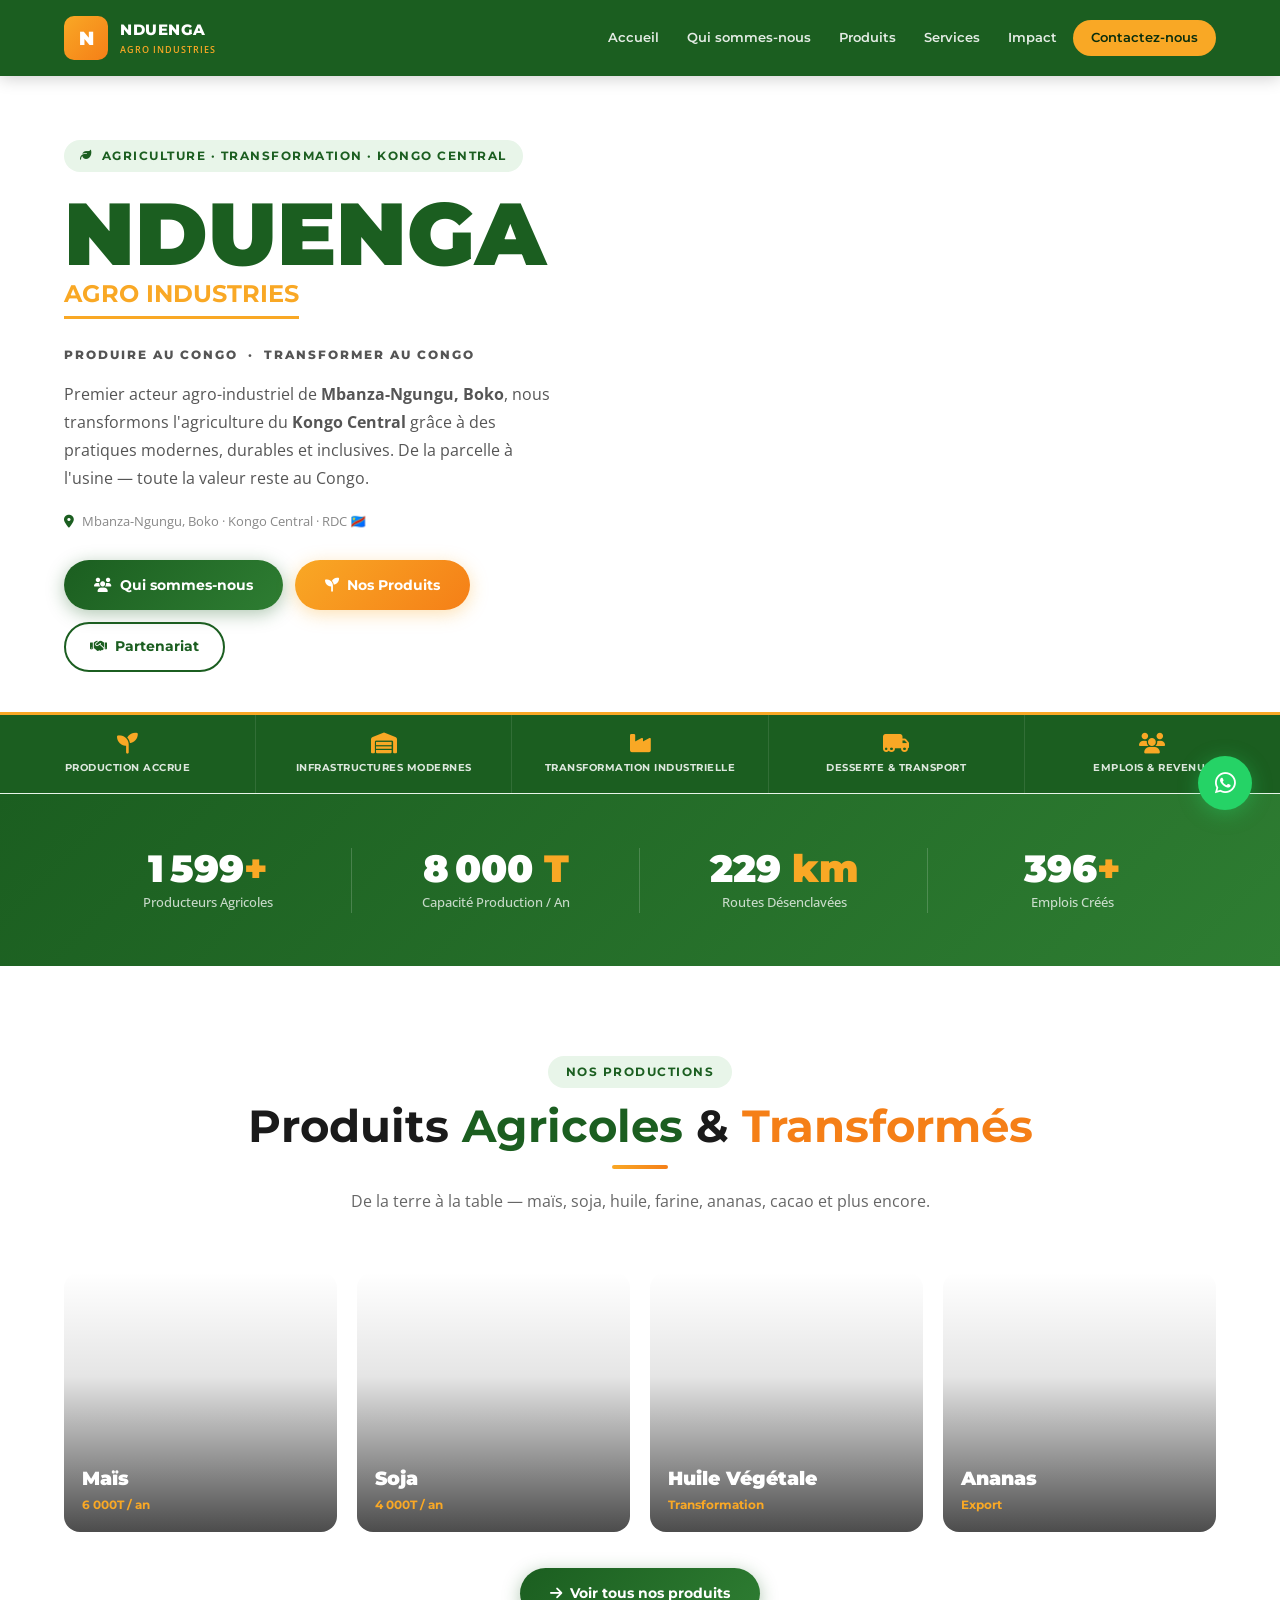
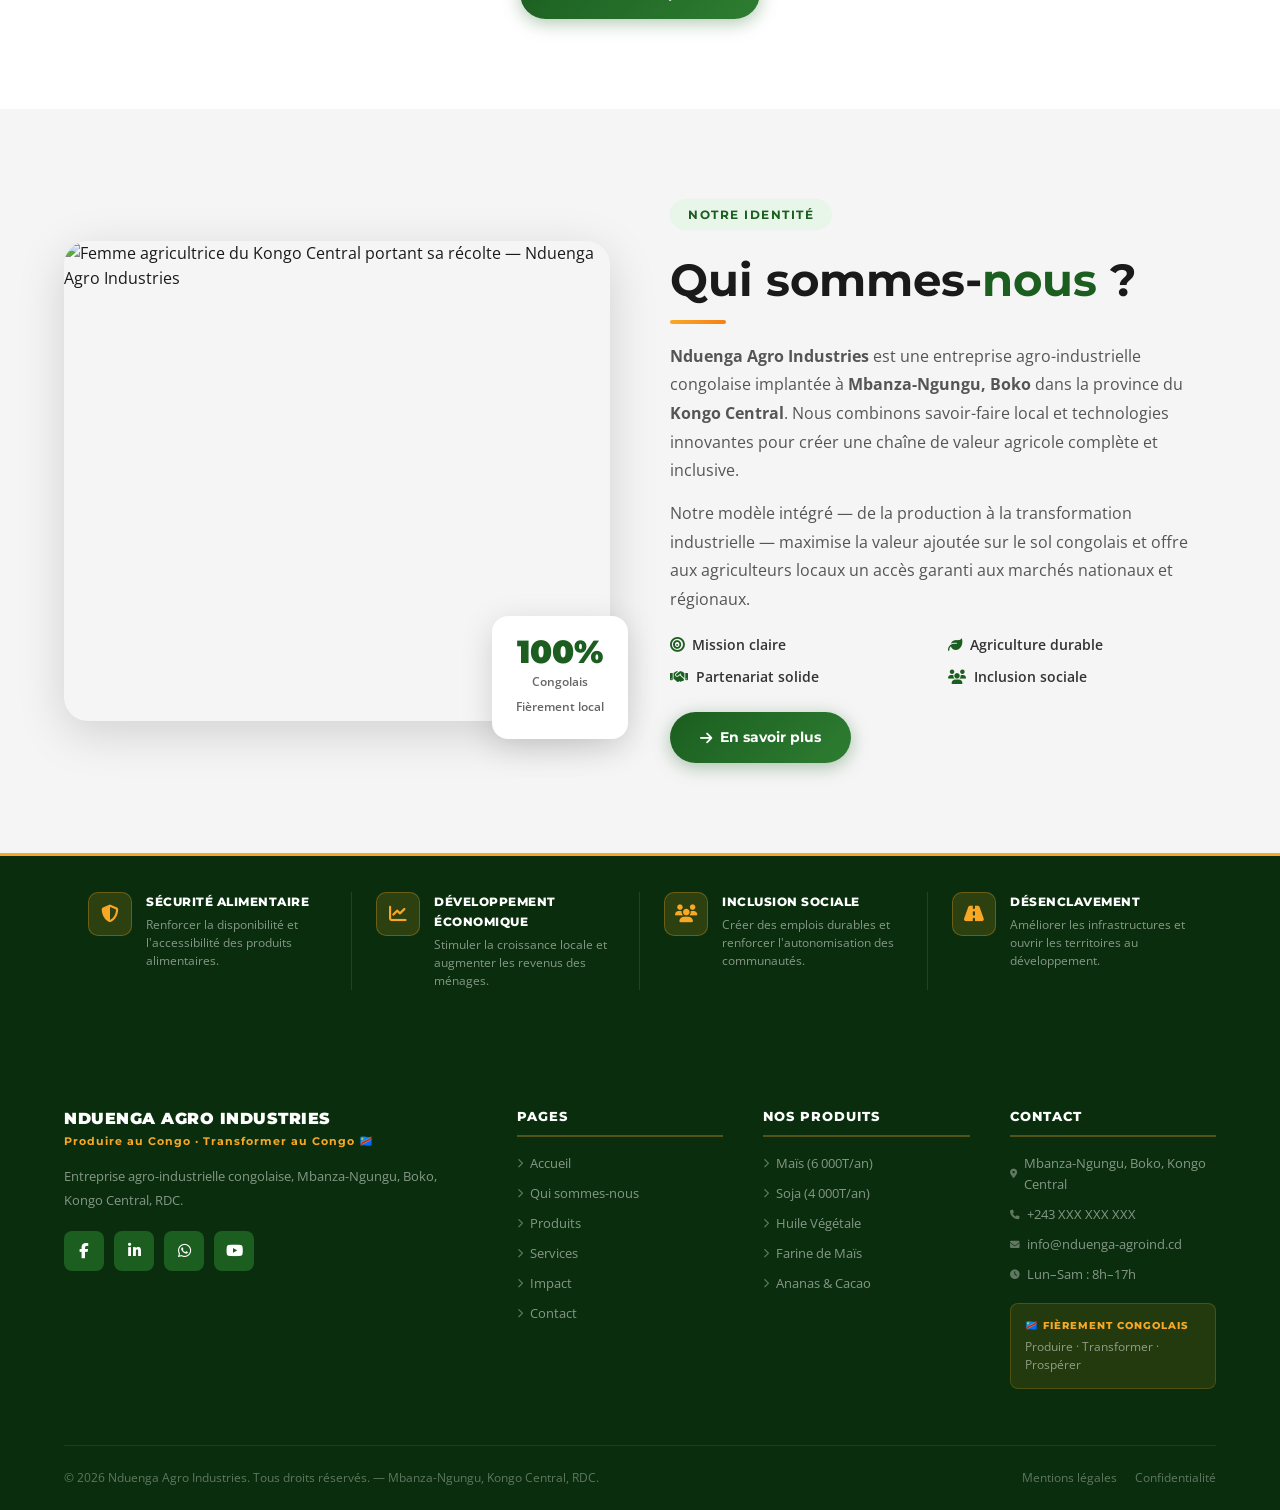
==== commit 5b6e89fe: "feat: photos contexte congolais — agricultrices, champs tropicaux Kongo Central, libres de droits" ====
--- a/index.html
+++ b/index.html
@@ -67,20 +67,27 @@
       </div>
     </div>
 
-    <!-- Mosaïque photo droite -->
+    <!-- Mosaïque photo droite — contexte congolais -->
     <div class="hw-mosaic">
       <div class="hw-mosaic-top">
-        <div class="hw-photo" style="background-image:url('https://images.unsplash.com/photo-1564094016847-9be5a5a51c46?auto=format&fit=crop&w=500&q=80')"></div>
-        <div class="hw-photo" style="background-image:url('https://images.unsplash.com/photo-1586771107445-d3ca888129ff?auto=format&fit=crop&w=500&q=80')"></div>
+        <!-- Femme agricultrice africaine avec sa récolte -->
+        <div class="hw-photo" style="background-image:url('https://images.unsplash.com/photo-1592415499556-74fcb9f18667?auto=format&fit=crop&w=500&q=85')"></div>
+        <!-- Champ agricole tropical au lever du soleil -->
+        <div class="hw-photo" style="background-image:url('https://images.unsplash.com/photo-1500937386664-56d1dfef3854?auto=format&fit=crop&w=500&q=85')"></div>
       </div>
       <div class="hw-mosaic-mid">
-        <div class="hw-photo" style="background-image:url('https://images.unsplash.com/photo-1558618047-3c8c76ca7d13?auto=format&fit=crop&w=900&q=80')"></div>
+        <!-- Agriculteurs africains travaillant ensemble dans les champs -->
+        <div class="hw-photo" style="background-image:url('https://images.unsplash.com/photo-1574943320219-553eb213f72d?auto=format&fit=crop&w=900&q=85')"></div>
       </div>
       <div class="hw-mosaic-bot">
+        <!-- Récolte de maïs en Afrique centrale -->
+        <div class="hw-photo" style="background-image:url('https://images.unsplash.com/photo-1551754655-cd27e38d2076?auto=format&fit=crop&w=300&q=80')"></div>
+        <!-- Soja — culture stratégique du Congo -->
+        <div class="hw-photo" style="background-image:url('https://images.unsplash.com/photo-1553729459-efe14ef6055d?auto=format&fit=crop&w=300&q=80')"></div>
+        <!-- Huile végétale produite localement -->
+        <div class="hw-photo" style="background-image:url('https://images.unsplash.com/photo-1474979266404-7eaacbcd87c5?auto=format&fit=crop&w=300&q=80')"></div>
+        <!-- Transformation industrielle — usine locale -->
         <div class="hw-photo" style="background-image:url('https://images.unsplash.com/photo-1582213782179-e0d53f98f2ca?auto=format&fit=crop&w=300&q=80')"></div>
-        <div class="hw-photo" style="background-image:url('https://images.unsplash.com/photo-1553729459-efe14ef6055d?auto=format&fit=crop&w=300&q=80')"></div>
-        <div class="hw-photo" style="background-image:url('https://images.unsplash.com/photo-1474979266404-7eaacbcd87c5?auto=format&fit=crop&w=300&q=80')"></div>
-        <div class="hw-photo" style="background-image:url('https://images.unsplash.com/photo-1581093458791-9f3c3ae58d28?auto=format&fit=crop&w=300&q=80')"></div>
       </div>
     </div>
   </div>
@@ -117,16 +124,20 @@
       <p class="section-subtitle">De la terre à la table — maïs, soja, huile, farine, ananas, cacao et plus encore.</p>
     </div>
     <div class="home-products-grid">
-      <div class="hp-card" style="background-image:url('https://images.unsplash.com/photo-1551754655-cd27e38d2076?auto=format&fit=crop&w=600&q=80')">
+      <!-- Maïs récolté en Afrique centrale -->
+      <div class="hp-card" style="background-image:url('https://images.unsplash.com/photo-1625246333195-78d9c38ad449?auto=format&fit=crop&w=600&q=85')">
         <div class="hp-overlay"><div class="hp-name">Maïs</div><div class="hp-tag">6 000T / an</div></div>
       </div>
-      <div class="hp-card" style="background-image:url('https://images.unsplash.com/photo-1553729459-efe14ef6055d?auto=format&fit=crop&w=600&q=80')">
+      <!-- Gousses de soja — culture phare du Kongo Central -->
+      <div class="hp-card" style="background-image:url('https://images.unsplash.com/photo-1553729459-efe14ef6055d?auto=format&fit=crop&w=600&q=85')">
         <div class="hp-overlay"><div class="hp-name">Soja</div><div class="hp-tag">4 000T / an</div></div>
       </div>
-      <div class="hp-card" style="background-image:url('https://images.unsplash.com/photo-1474979266404-7eaacbcd87c5?auto=format&fit=crop&w=600&q=80')">
+      <!-- Huile végétale — transformation locale -->
+      <div class="hp-card" style="background-image:url('https://images.unsplash.com/photo-1474979266404-7eaacbcd87c5?auto=format&fit=crop&w=600&q=85')">
         <div class="hp-overlay"><div class="hp-name">Huile Végétale</div><div class="hp-tag">Transformation</div></div>
       </div>
-      <div class="hp-card" style="background-image:url('https://images.unsplash.com/photo-1550258987-190a2d41a8ba?auto=format&fit=crop&w=600&q=80')">
+      <!-- Ananas tropical — fruit du Congo -->
+      <div class="hp-card" style="background-image:url('https://images.unsplash.com/photo-1550258987-190a2d41a8ba?auto=format&fit=crop&w=600&q=85')">
         <div class="hp-overlay"><div class="hp-name">Ananas</div><div class="hp-tag">Export</div></div>
       </div>
     </div>
@@ -141,8 +152,9 @@
   <div class="container">
     <div class="home-about-grid">
       <div class="home-about-photo">
-        <img src="https://images.unsplash.com/photo-1592415499556-74fcb9f18667?auto=format&fit=crop&w=800&q=80"
-             alt="Agriculteurs du Kongo Central — libres de droits Unsplash" loading="lazy">
+        <!-- Femme agricultrice congolaise portant sa récolte — symbole de résilience et de travail -->
+        <img src="https://images.unsplash.com/photo-1592415499556-74fcb9f18667?auto=format&fit=crop&w=800&q=85"
+             alt="Femme agricultrice du Kongo Central portant sa récolte — Nduenga Agro Industries" loading="lazy">
         <div class="home-about-badge">
           <span class="num">100%</span>
           <span class="txt">Congolais<br>Fièrement local</span>
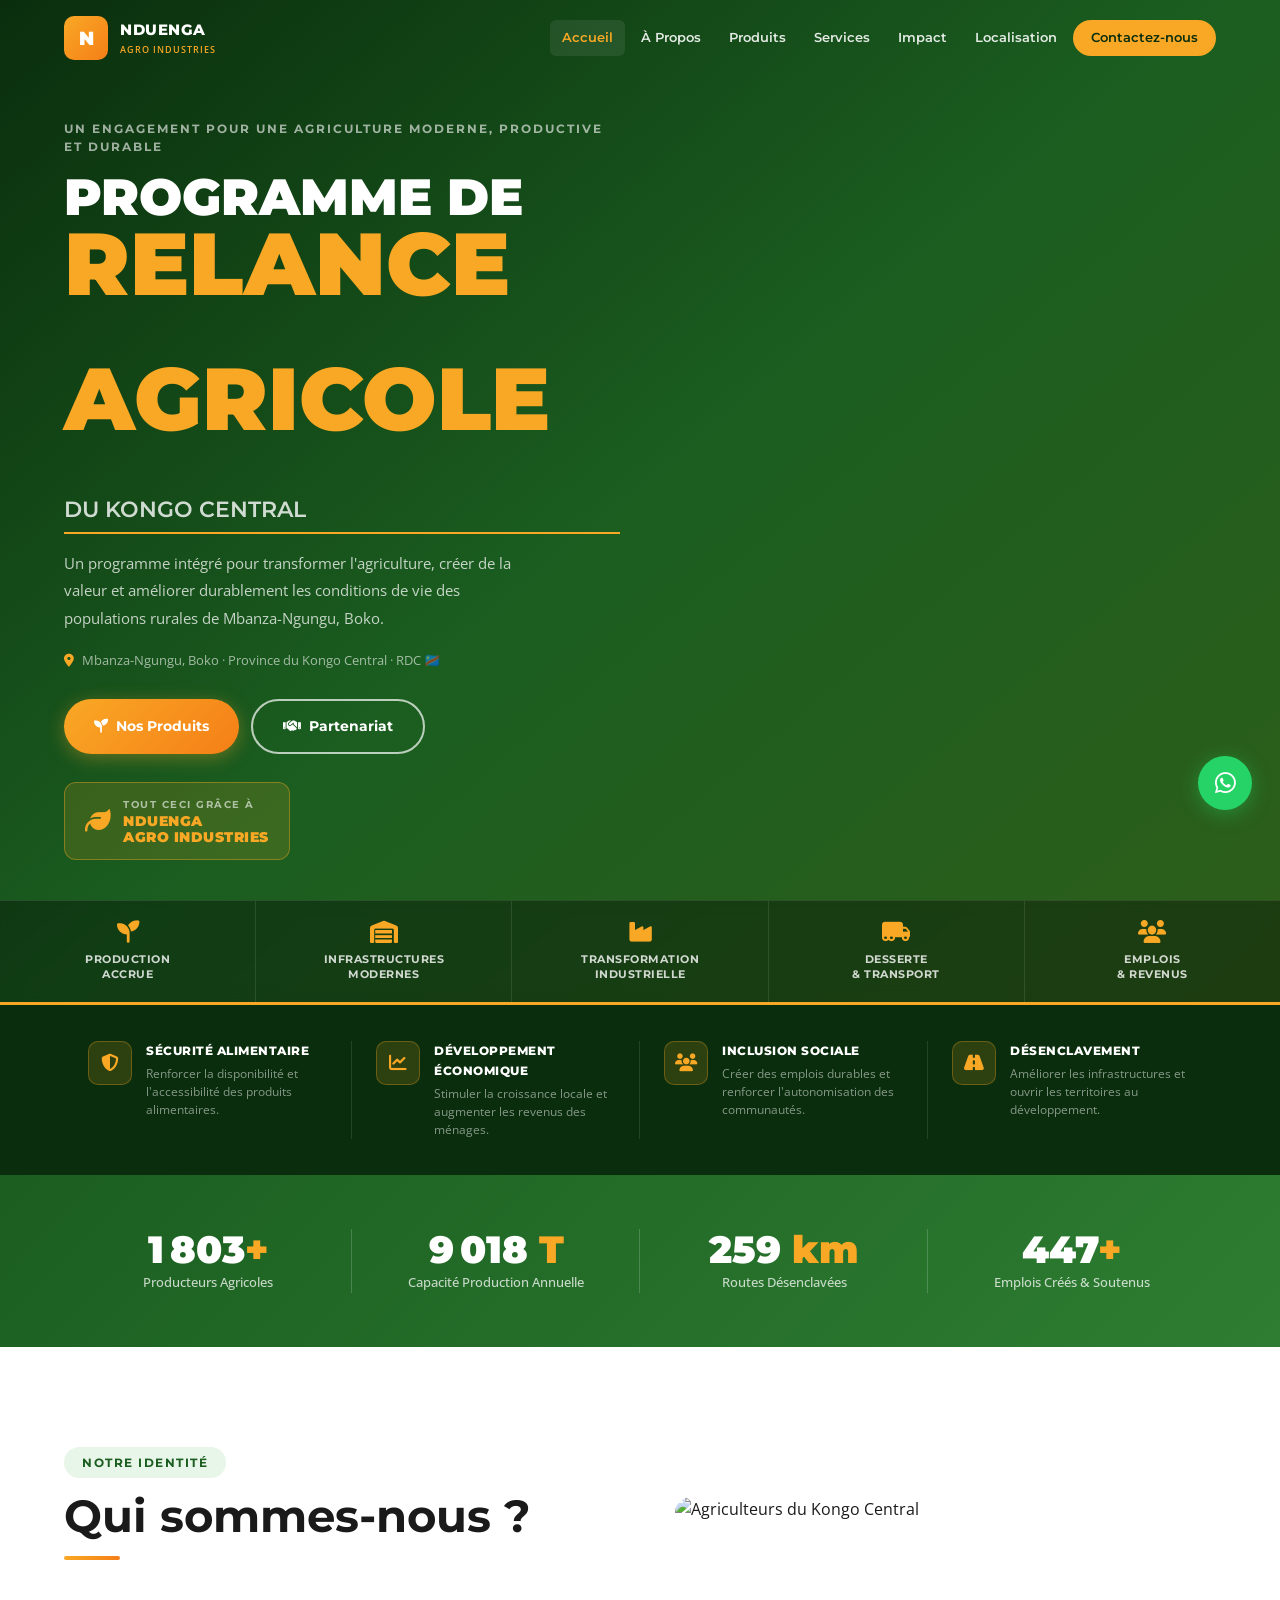
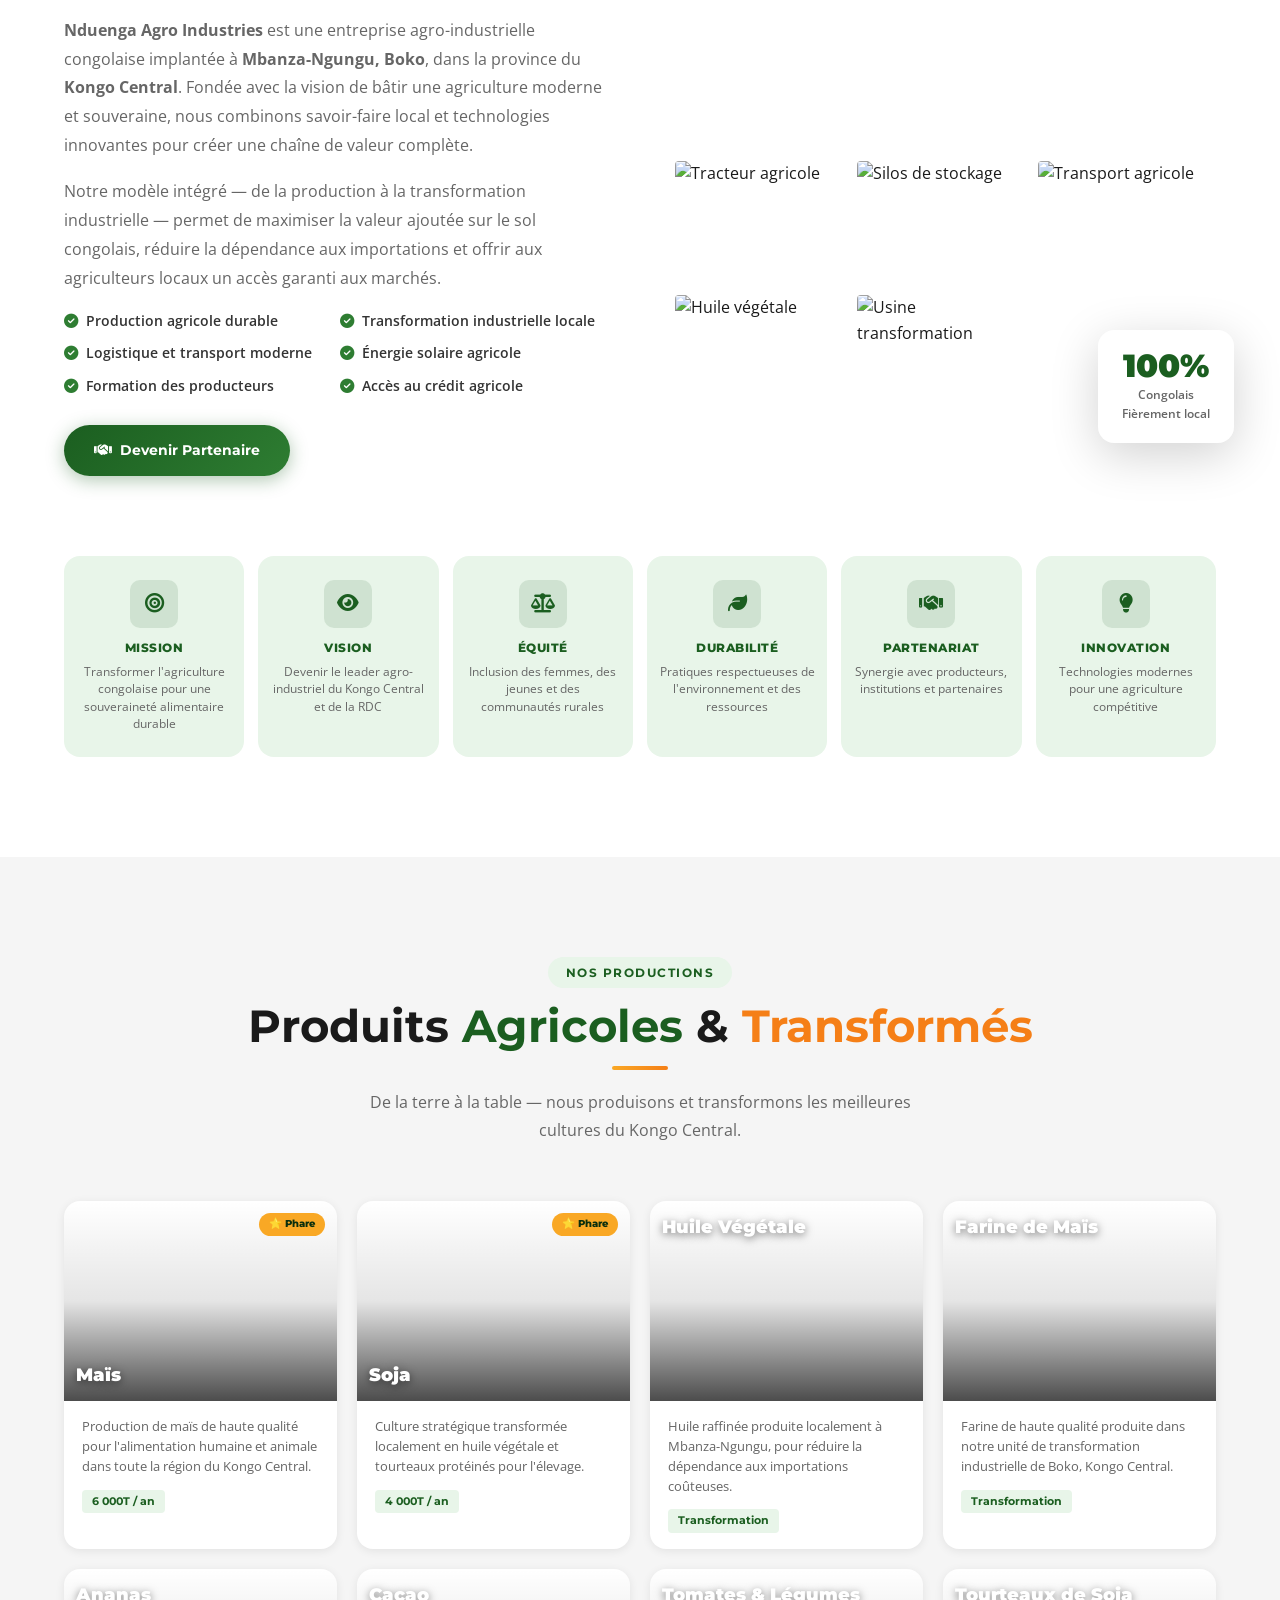
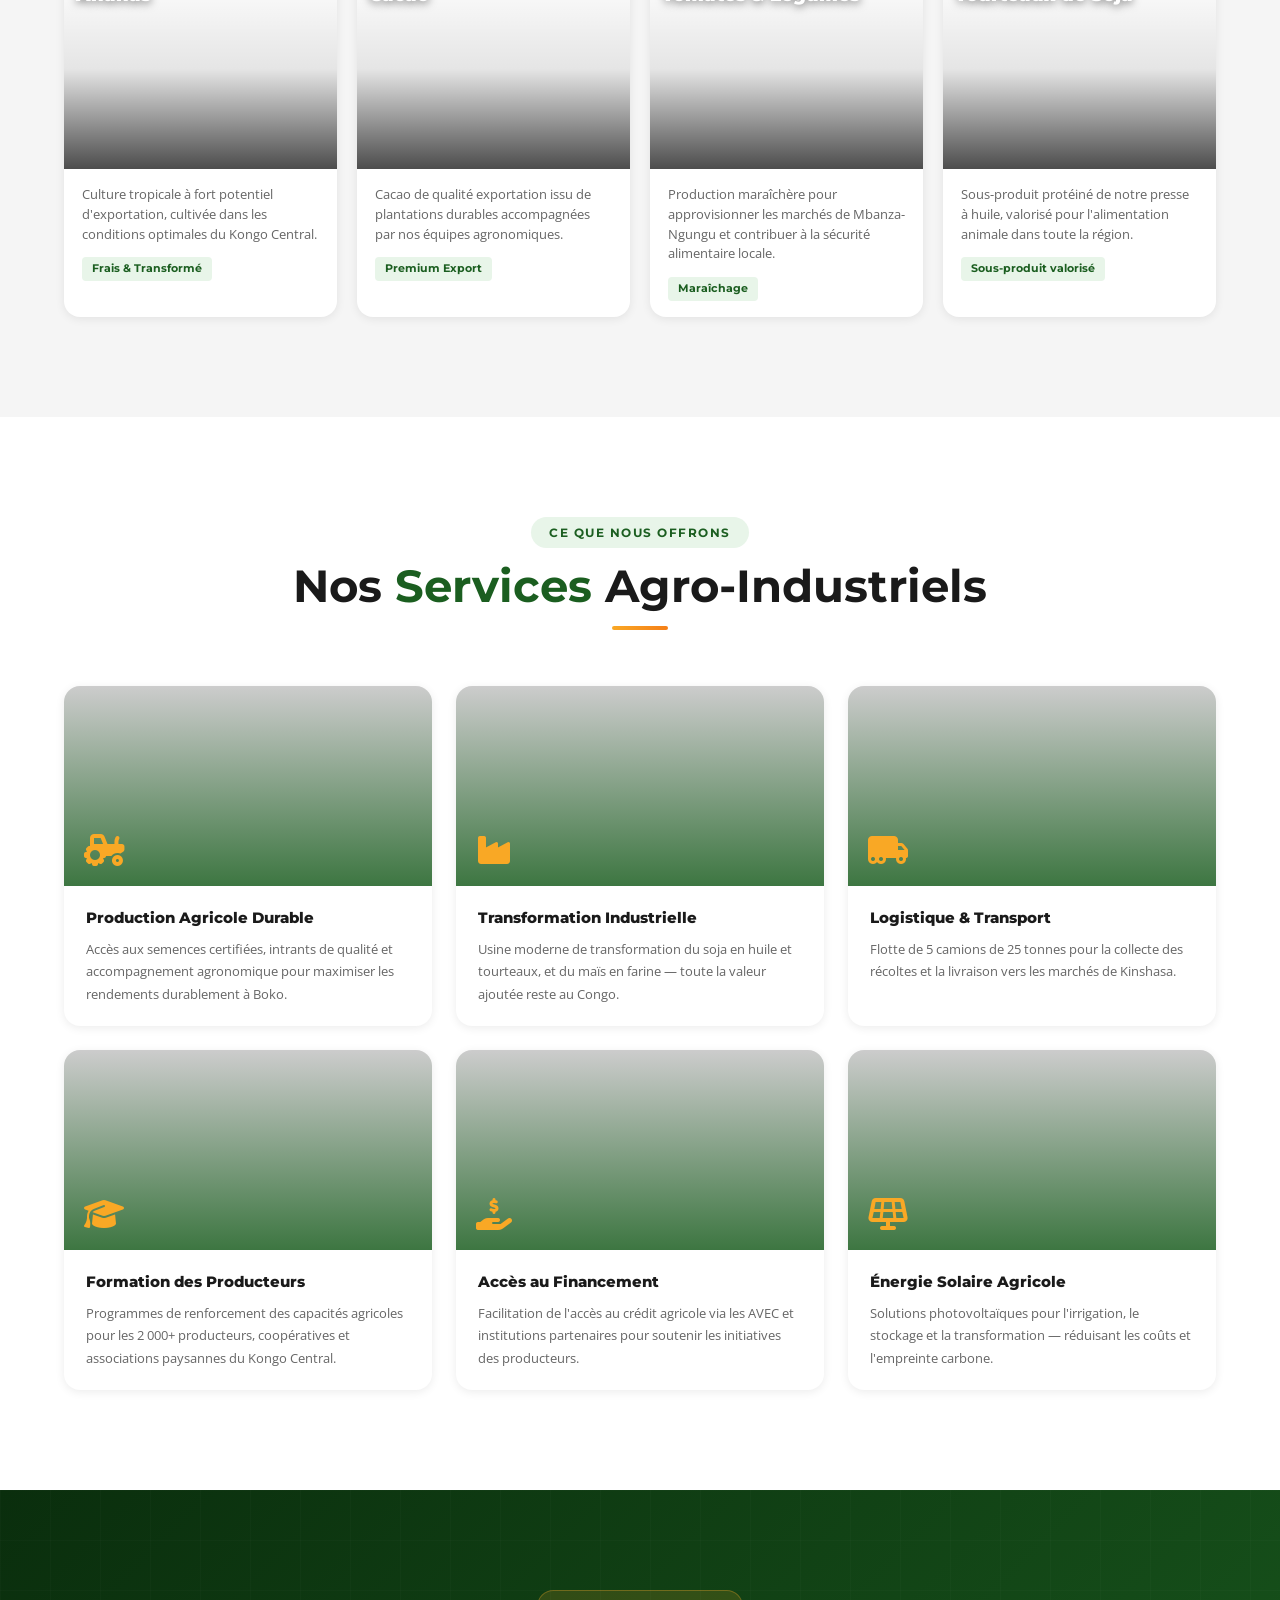
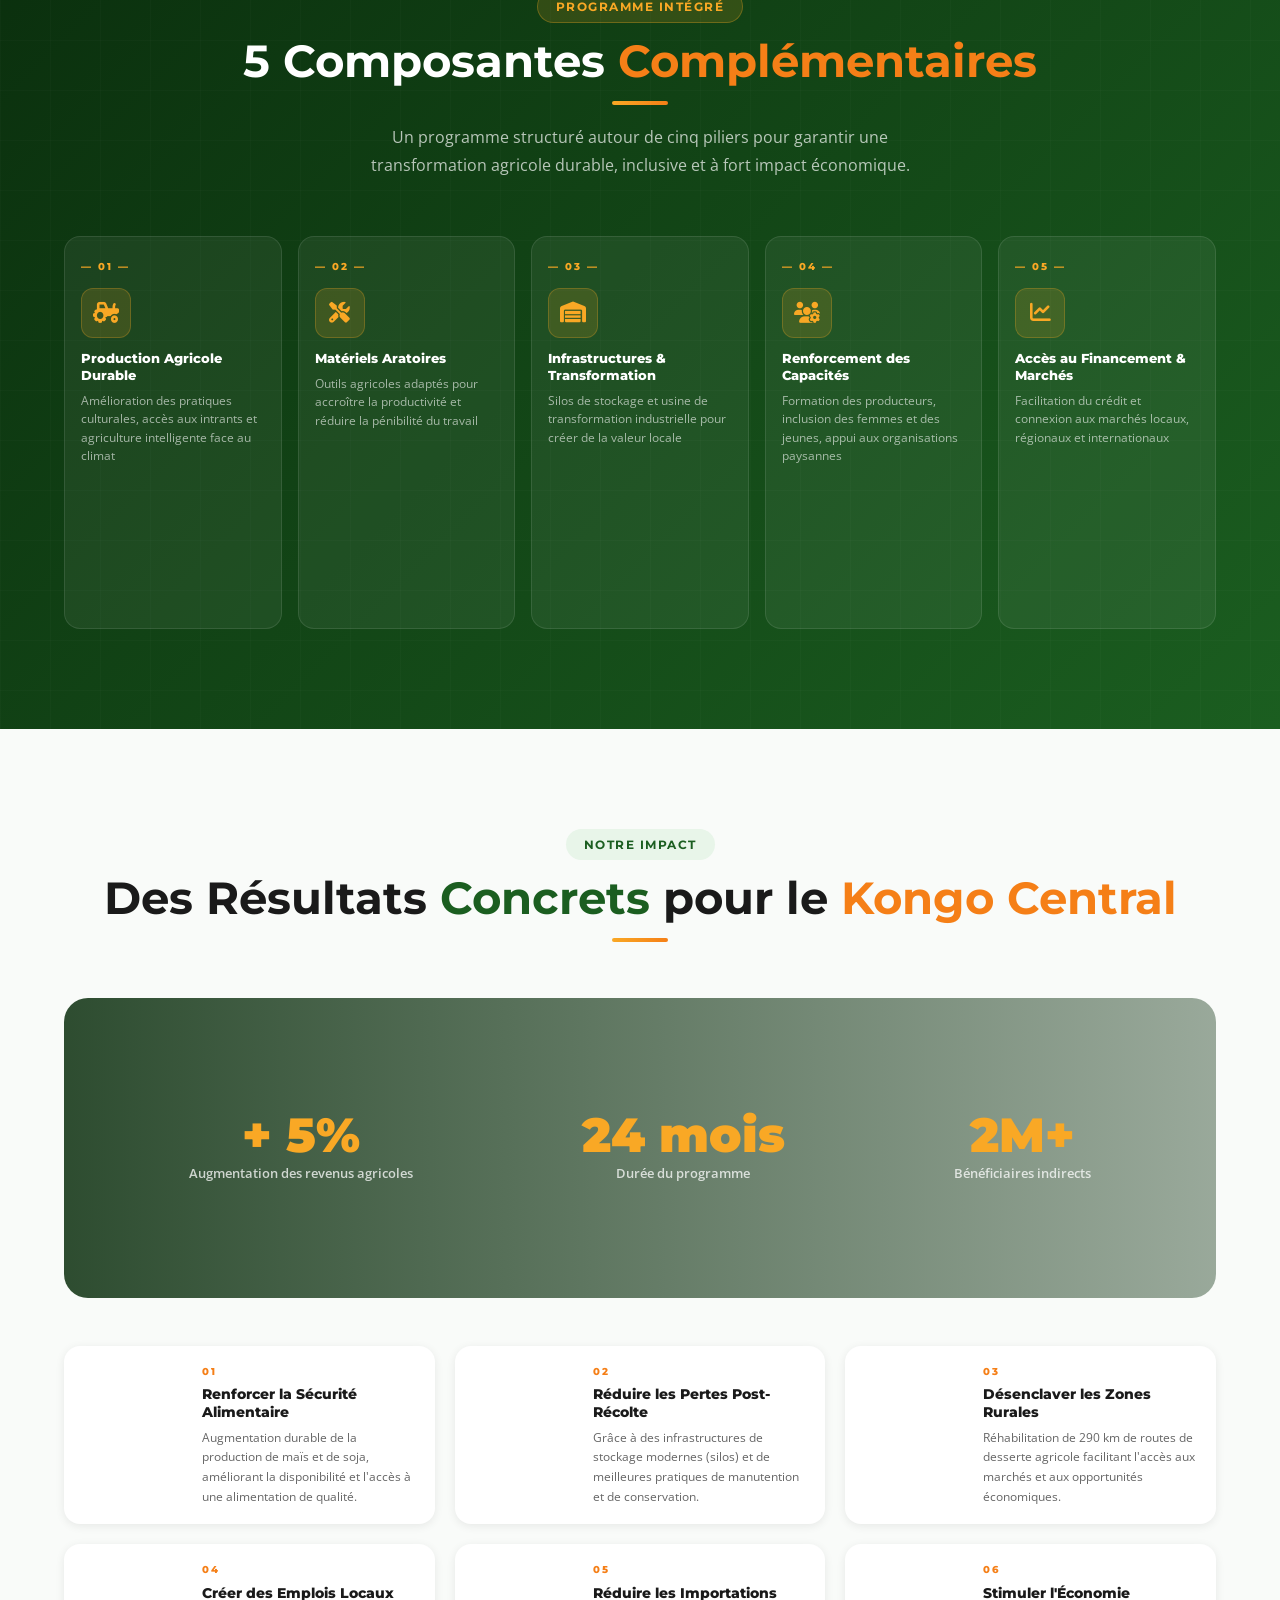
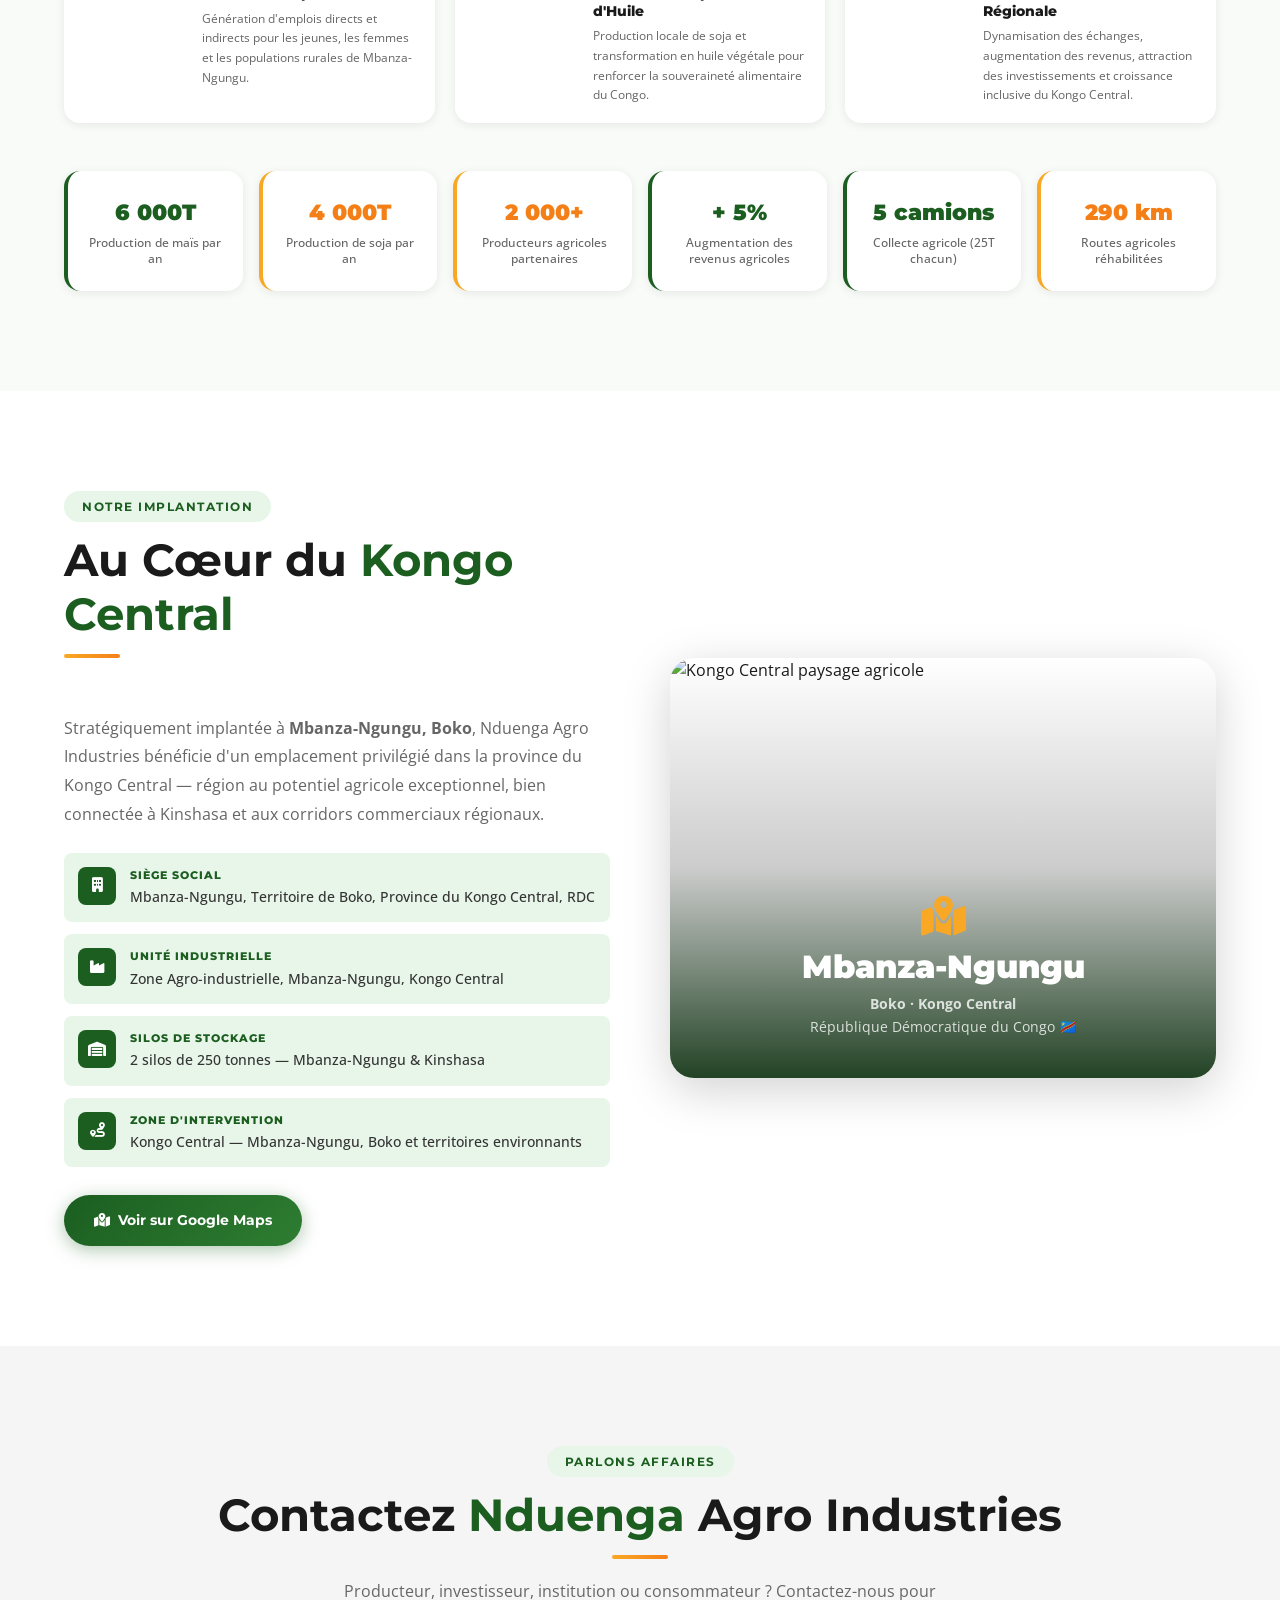
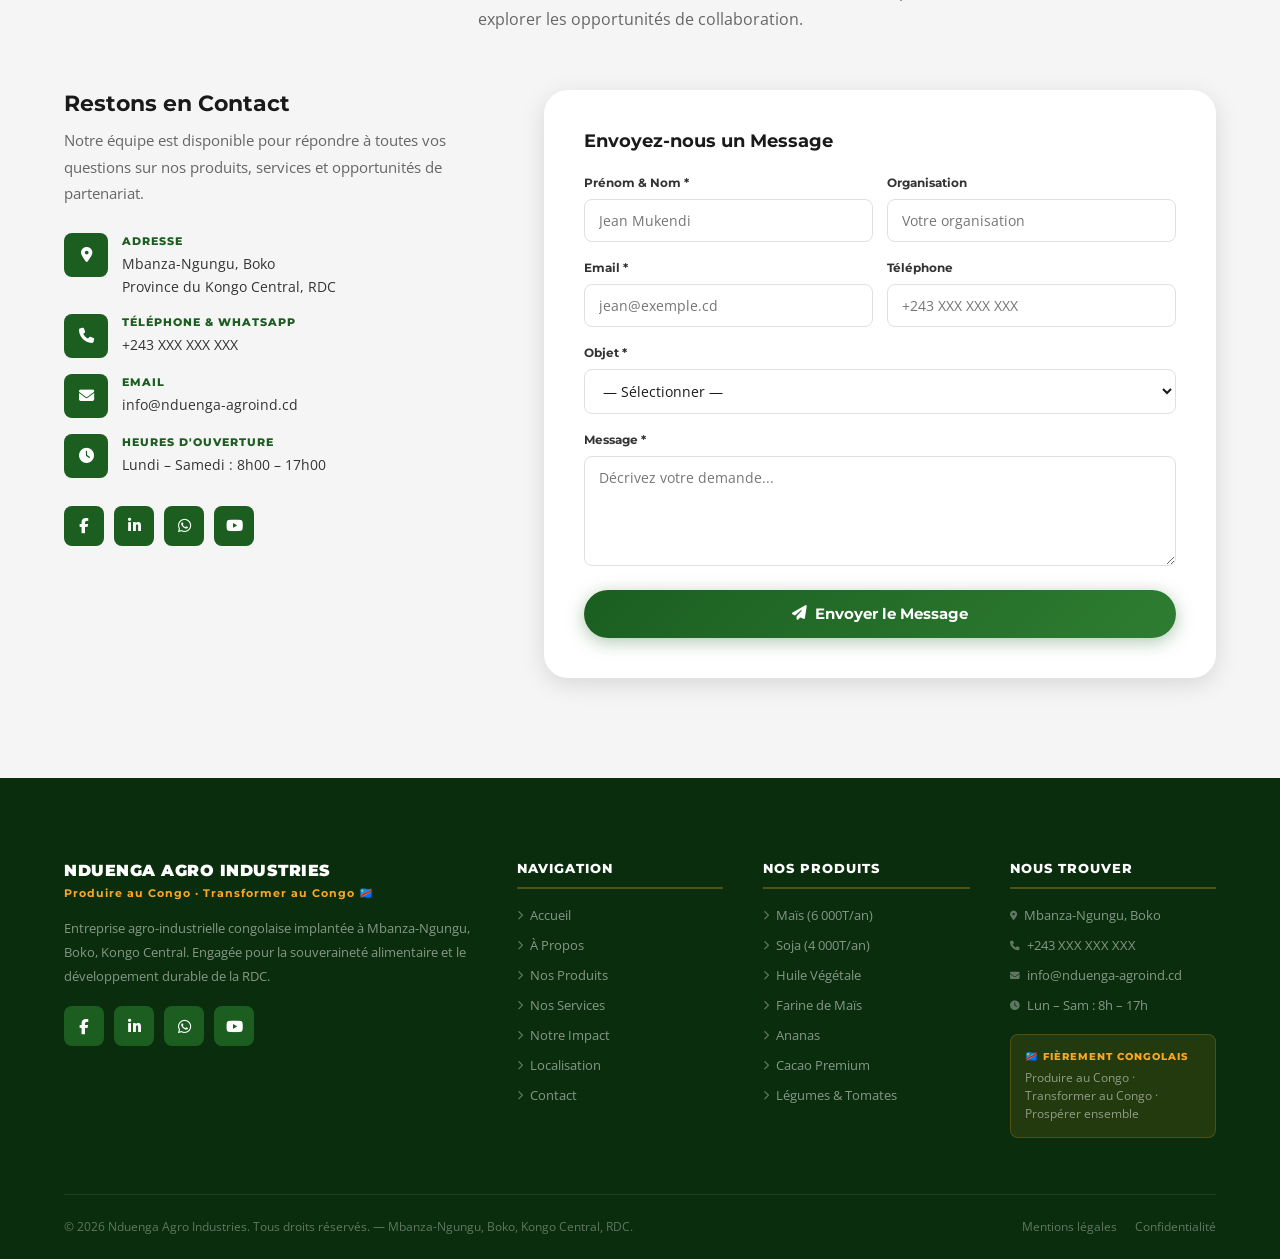
==== commit 20fad3cc: "revert: retour version refonte complète photos Unsplash design PDF" ====
--- a/index.html
+++ b/index.html
@@ -3,21 +3,20 @@
 <head>
   <meta charset="UTF-8">
   <meta name="viewport" content="width=device-width, initial-scale=1.0">
-  <meta name="description" content="Nduenga Agro Industries — Production et transformation agricole à Mbanza-Ngungu, Boko, Kongo Central, RDC.">
-  <title>Nduenga Agro Industries | Accueil</title>
+  <meta name="description" content="Nduenga Agro Industries — Production et transformation agricole à Mbanza-Ngungu, Boko, Kongo Central, RDC. Produire au Congo, Transformer au Congo.">
+  <title>Nduenga Agro Industries | Mbanza-Ngungu · Kongo Central</title>
   <link rel="preconnect" href="https://fonts.googleapis.com">
   <link rel="preconnect" href="https://fonts.gstatic.com" crossorigin>
   <link href="https://fonts.googleapis.com/css2?family=Montserrat:wght@400;500;600;700;800;900&family=Open+Sans:wght@300;400;600;700&display=swap" rel="stylesheet">
   <link rel="stylesheet" href="https://cdnjs.cloudflare.com/ajax/libs/font-awesome/6.5.0/css/all.min.css">
   <link rel="stylesheet" href="assets/css/style.css">
-  <link rel="stylesheet" href="assets/css/home.css">
 </head>
-<body class="page-home">
-
-<!-- ====== NAVBAR ====== -->
-<nav class="navbar navbar-solid" id="navbar">
+<body>
+
+<!-- ============================================================ NAVIGATION -->
+<nav class="navbar" id="navbar">
   <div class="nav-inner">
-    <a href="index.html" class="nav-logo">
+    <a href="#accueil" class="nav-logo">
       <div class="nav-logo-box">N</div>
       <div>
         <div class="nav-logo-name">Nduenga</div>
@@ -25,189 +24,558 @@
       </div>
     </a>
     <ul class="nav-menu" id="navMenu">
-      <li><a href="index.html"           class="nav-link active">Accueil</a></li>
-      <li><a href="qui-sommes-nous.html" class="nav-link">Qui sommes-nous</a></li>
-      <li><a href="produits.html"        class="nav-link">Produits</a></li>
-      <li><a href="services.html"        class="nav-link">Services</a></li>
-      <li><a href="impact.html"          class="nav-link">Impact</a></li>
-      <li><a href="contact.html"         class="nav-link cta">Contactez-nous</a></li>
+      <li><a href="#accueil"      class="nav-link">Accueil</a></li>
+      <li><a href="#a-propos"     class="nav-link">À Propos</a></li>
+      <li><a href="#produits"     class="nav-link">Produits</a></li>
+      <li><a href="#services"     class="nav-link">Services</a></li>
+      <li><a href="#impact"       class="nav-link">Impact</a></li>
+      <li><a href="#localisation" class="nav-link">Localisation</a></li>
+      <li><a href="#contact"      class="nav-link cta">Contactez-nous</a></li>
     </ul>
     <div class="hamburger" id="hamburger"><span></span><span></span><span></span></div>
   </div>
 </nav>
 
-<!-- ====== HERO BLANC ====== -->
-<section class="hero-white" id="accueil">
-  <div class="hw-inner">
-
-    <!-- Texte gauche -->
-    <div class="hw-text">
-      <div class="hw-eyebrow">
-        <i class="fas fa-leaf"></i>
-        Agriculture · Transformation · Kongo Central
-      </div>
-      <h1 class="hw-title">
-        <span class="hw-big">NDUENGA</span>
-        <span class="hw-sub">AGRO INDUSTRIES</span>
+<!-- ============================================================ HERO -->
+<section class="hero" id="accueil">
+  <div class="hero-inner">
+
+    <!-- LEFT TEXT -->
+    <div class="hero-text">
+      <div class="hero-eyebrow">Un engagement pour une agriculture moderne, productive et durable</div>
+      <h1 class="hero-title">
+        PROGRAMME DE<br>
+        <span class="hero-big">RELANCE</span><br>
+        <span class="hero-big">AGRICOLE</span><br>
+        <span class="hero-sub">DU KONGO CENTRAL</span>
       </h1>
-      <div class="hw-tagline">Produire au Congo &nbsp;·&nbsp; Transformer au Congo</div>
-      <p class="hw-desc">
-        Premier acteur agro-industriel de <strong>Mbanza-Ngungu, Boko</strong>, nous transformons l'agriculture du
-        <strong>Kongo Central</strong> grâce à des pratiques modernes, durables et inclusives.
-        De la parcelle à l'usine — toute la valeur reste au Congo.
+      <p class="hero-desc">
+        Un programme intégré pour transformer l'agriculture, créer de la valeur et améliorer
+        durablement les conditions de vie des populations rurales de Mbanza-Ngungu, Boko.
       </p>
-      <div class="hw-location">
+      <div class="hero-location">
         <i class="fas fa-map-marker-alt"></i>
-        Mbanza-Ngungu, Boko · Kongo Central · RDC 🇨🇩
-      </div>
-      <div class="hw-actions">
-        <a href="qui-sommes-nous.html" class="btn btn-green"><i class="fas fa-users"></i> Qui sommes-nous</a>
-        <a href="produits.html"        class="btn btn-gold"><i class="fas fa-seedling"></i> Nos Produits</a>
-        <a href="contact.html"         class="btn btn-outline-green"><i class="fas fa-handshake"></i> Partenariat</a>
-      </div>
-    </div>
-
-    <!-- Mosaïque photo droite — contexte congolais -->
-    <div class="hw-mosaic">
-      <div class="hw-mosaic-top">
-        <!-- Femme agricultrice africaine avec sa récolte -->
-        <div class="hw-photo" style="background-image:url('https://images.unsplash.com/photo-1592415499556-74fcb9f18667?auto=format&fit=crop&w=500&q=85')"></div>
-        <!-- Champ agricole tropical au lever du soleil -->
-        <div class="hw-photo" style="background-image:url('https://images.unsplash.com/photo-1500937386664-56d1dfef3854?auto=format&fit=crop&w=500&q=85')"></div>
-      </div>
-      <div class="hw-mosaic-mid">
-        <!-- Agriculteurs africains travaillant ensemble dans les champs -->
-        <div class="hw-photo" style="background-image:url('https://images.unsplash.com/photo-1574943320219-553eb213f72d?auto=format&fit=crop&w=900&q=85')"></div>
-      </div>
-      <div class="hw-mosaic-bot">
-        <!-- Récolte de maïs en Afrique centrale -->
-        <div class="hw-photo" style="background-image:url('https://images.unsplash.com/photo-1551754655-cd27e38d2076?auto=format&fit=crop&w=300&q=80')"></div>
-        <!-- Soja — culture stratégique du Congo -->
-        <div class="hw-photo" style="background-image:url('https://images.unsplash.com/photo-1553729459-efe14ef6055d?auto=format&fit=crop&w=300&q=80')"></div>
-        <!-- Huile végétale produite localement -->
-        <div class="hw-photo" style="background-image:url('https://images.unsplash.com/photo-1474979266404-7eaacbcd87c5?auto=format&fit=crop&w=300&q=80')"></div>
-        <!-- Transformation industrielle — usine locale -->
-        <div class="hw-photo" style="background-image:url('https://images.unsplash.com/photo-1582213782179-e0d53f98f2ca?auto=format&fit=crop&w=300&q=80')"></div>
-      </div>
-    </div>
-  </div>
-
-  <!-- 5 piliers -->
-  <div class="hw-pillars">
-    <div class="hw-pillar"><i class="fas fa-seedling"></i><span>Production Accrue</span></div>
-    <div class="hw-pillar"><i class="fas fa-warehouse"></i><span>Infrastructures Modernes</span></div>
-    <div class="hw-pillar"><i class="fas fa-industry"></i><span>Transformation Industrielle</span></div>
-    <div class="hw-pillar"><i class="fas fa-truck-moving"></i><span>Desserte &amp; Transport</span></div>
-    <div class="hw-pillar"><i class="fas fa-users"></i><span>Emplois &amp; Revenus</span></div>
-  </div>
-</section>
-
-<!-- ====== STATS ====== -->
+        <span>Mbanza-Ngungu, Boko · Province du Kongo Central · RDC 🇨🇩</span>
+      </div>
+      <div class="hero-actions">
+        <a href="#produits"  class="btn btn-gold"><i class="fas fa-seedling"></i> Nos Produits</a>
+        <a href="#contact"   class="btn btn-outline-white"><i class="fas fa-handshake"></i> Partenariat</a>
+      </div>
+
+      <!-- Grâce à badge -->
+      <div class="hero-thanks">
+        <div class="hero-thanks-inner">
+          <i class="fas fa-leaf"></i>
+          <div>
+            <span class="ht-top">Tout ceci grâce à</span>
+            <span class="ht-name">NDUENGA<br>AGRO INDUSTRIES</span>
+          </div>
+        </div>
+      </div>
+    </div>
+
+    <!-- RIGHT PHOTO MOSAIC (like PDF) -->
+    <div class="hero-mosaic">
+      <div class="mosaic-row-top">
+        <div class="mosaic-photo" style="background-image:url('https://images.unsplash.com/photo-1564094016847-9be5a5a51c46?auto=format&fit=crop&w=500&q=80')"></div>
+        <div class="mosaic-photo" style="background-image:url('https://images.unsplash.com/photo-1586771107445-d3ca888129ff?auto=format&fit=crop&w=500&q=80')"></div>
+      </div>
+      <div class="mosaic-row-mid">
+        <div class="mosaic-photo wide" style="background-image:url('https://images.unsplash.com/photo-1558618047-3c8c76ca7d13?auto=format&fit=crop&w=900&q=80')"></div>
+      </div>
+      <div class="mosaic-row-bot">
+        <div class="mosaic-photo" style="background-image:url('https://images.unsplash.com/photo-1582213782179-e0d53f98f2ca?auto=format&fit=crop&w=300&q=80')"></div>
+        <div class="mosaic-photo" style="background-image:url('https://images.unsplash.com/photo-1553729459-efe14ef6055d?auto=format&fit=crop&w=300&q=80')"></div>
+        <div class="mosaic-photo" style="background-image:url('https://images.unsplash.com/photo-1474979266404-7eaacbcd87c5?auto=format&fit=crop&w=300&q=80')"></div>
+        <div class="mosaic-photo" style="background-image:url('https://images.unsplash.com/photo-1581093458791-9f3c3ae58d28?auto=format&fit=crop&w=300&q=80')"></div>
+      </div>
+    </div>
+  </div>
+
+  <!-- 5 PILLARS BAR -->
+  <div class="hero-pillars">
+    <div class="pillar"><i class="fas fa-seedling"></i><span>Production<br>Accrue</span></div>
+    <div class="pillar"><i class="fas fa-warehouse"></i><span>Infrastructures<br>Modernes</span></div>
+    <div class="pillar"><i class="fas fa-industry"></i><span>Transformation<br>Industrielle</span></div>
+    <div class="pillar"><i class="fas fa-truck-moving"></i><span>Desserte<br>&amp; Transport</span></div>
+    <div class="pillar"><i class="fas fa-users"></i><span>Emplois<br>&amp; Revenus</span></div>
+  </div>
+</section>
+
+<!-- ============================================================ 4 IMPACTS BAR -->
+<div class="impacts-bar">
+  <div class="container">
+    <div class="impacts-grid">
+      <div class="impact-item">
+        <div class="impact-icon"><i class="fas fa-shield-alt"></i></div>
+        <div>
+          <strong>Sécurité Alimentaire</strong>
+          <p>Renforcer la disponibilité et l'accessibilité des produits alimentaires.</p>
+        </div>
+      </div>
+      <div class="impact-item">
+        <div class="impact-icon"><i class="fas fa-chart-line"></i></div>
+        <div>
+          <strong>Développement Économique</strong>
+          <p>Stimuler la croissance locale et augmenter les revenus des ménages.</p>
+        </div>
+      </div>
+      <div class="impact-item">
+        <div class="impact-icon"><i class="fas fa-users"></i></div>
+        <div>
+          <strong>Inclusion Sociale</strong>
+          <p>Créer des emplois durables et renforcer l'autonomisation des communautés.</p>
+        </div>
+      </div>
+      <div class="impact-item">
+        <div class="impact-icon"><i class="fas fa-road"></i></div>
+        <div>
+          <strong>Désenclavement</strong>
+          <p>Améliorer les infrastructures et ouvrir les territoires au développement.</p>
+        </div>
+      </div>
+    </div>
+  </div>
+</div>
+
+<!-- ============================================================ STATSBAR -->
 <div class="statsbar">
   <div class="container">
     <div class="statsbar-grid">
-      <div class="statsbar-item"><div class="statsbar-num"><span data-count="2000">0</span><em>+</em></div><div class="statsbar-lbl">Producteurs Agricoles</div></div>
-      <div class="statsbar-item"><div class="statsbar-num"><span data-count="10000">0</span><em> T</em></div><div class="statsbar-lbl">Capacité Production / An</div></div>
-      <div class="statsbar-item"><div class="statsbar-num"><span data-count="290">0</span><em> km</em></div><div class="statsbar-lbl">Routes Désenclavées</div></div>
-      <div class="statsbar-item"><div class="statsbar-num"><span data-count="500">0</span><em>+</em></div><div class="statsbar-lbl">Emplois Créés</div></div>
+      <div class="statsbar-item">
+        <div class="statsbar-num"><span data-count="2000">0</span><em>+</em></div>
+        <div class="statsbar-lbl">Producteurs Agricoles</div>
+      </div>
+      <div class="statsbar-item">
+        <div class="statsbar-num"><span data-count="10000">0</span><em> T</em></div>
+        <div class="statsbar-lbl">Capacité Production Annuelle</div>
+      </div>
+      <div class="statsbar-item">
+        <div class="statsbar-num"><span data-count="290">0</span><em> km</em></div>
+        <div class="statsbar-lbl">Routes Désenclavées</div>
+      </div>
+      <div class="statsbar-item">
+        <div class="statsbar-num"><span data-count="500">0</span><em>+</em></div>
+        <div class="statsbar-lbl">Emplois Créés &amp; Soutenus</div>
+      </div>
     </div>
   </div>
 </div>
 
-<!-- ====== APERÇU PRODUITS ====== -->
-<section class="home-section bg-white">
+<!-- ============================================================ À PROPOS -->
+<section class="about" id="a-propos">
+  <div class="container">
+    <div class="about-grid">
+      <!-- LEFT TEXT -->
+      <div class="about-text">
+        <div class="section-header" style="text-align:left">
+          <span class="section-tag">Notre Identité</span>
+          <h2 class="section-title">Qui sommes-nous ?</h2>
+          <div class="gold-bar" style="margin-left:0"></div>
+        </div>
+        <p class="about-p">
+          <strong>Nduenga Agro Industries</strong> est une entreprise agro-industrielle congolaise implantée à
+          <strong>Mbanza-Ngungu, Boko</strong>, dans la province du <strong>Kongo Central</strong>.
+          Fondée avec la vision de bâtir une agriculture moderne et souveraine, nous combinons
+          savoir-faire local et technologies innovantes pour créer une chaîne de valeur complète.
+        </p>
+        <p class="about-p">
+          Notre modèle intégré — de la production à la transformation industrielle — permet de maximiser
+          la valeur ajoutée sur le sol congolais, réduire la dépendance aux importations et offrir
+          aux agriculteurs locaux un accès garanti aux marchés.
+        </p>
+        <div class="about-checklist">
+          <div class="about-check"><i class="fas fa-check-circle"></i><span>Production agricole durable</span></div>
+          <div class="about-check"><i class="fas fa-check-circle"></i><span>Transformation industrielle locale</span></div>
+          <div class="about-check"><i class="fas fa-check-circle"></i><span>Logistique et transport moderne</span></div>
+          <div class="about-check"><i class="fas fa-check-circle"></i><span>Énergie solaire agricole</span></div>
+          <div class="about-check"><i class="fas fa-check-circle"></i><span>Formation des producteurs</span></div>
+          <div class="about-check"><i class="fas fa-check-circle"></i><span>Accès au crédit agricole</span></div>
+        </div>
+        <a href="#contact" class="btn btn-green"><i class="fas fa-handshake"></i> Devenir Partenaire</a>
+      </div>
+
+      <!-- RIGHT PHOTO COLLAGE (like PDF page 3) -->
+      <div class="photo-collage">
+        <div class="collage-main">
+          <img src="https://images.unsplash.com/photo-1592415499556-74fcb9f18667?auto=format&fit=crop&w=800&q=80" alt="Agriculteurs du Kongo Central" loading="lazy">
+        </div>
+        <div class="collage-grid">
+          <img src="https://images.unsplash.com/photo-1564094016847-9be5a5a51c46?auto=format&fit=crop&w=400&q=80" alt="Tracteur agricole" loading="lazy">
+          <img src="https://images.unsplash.com/photo-1586771107445-d3ca888129ff?auto=format&fit=crop&w=400&q=80" alt="Silos de stockage" loading="lazy">
+          <img src="https://images.unsplash.com/photo-1558618047-3c8c76ca7d13?auto=format&fit=crop&w=800&q=80" alt="Transport agricole" loading="lazy">
+          <img src="https://images.unsplash.com/photo-1474979266404-7eaacbcd87c5?auto=format&fit=crop&w=400&q=80" alt="Huile végétale" loading="lazy">
+          <img src="https://images.unsplash.com/photo-1581093458791-9f3c3ae58d28?auto=format&fit=crop&w=400&q=80" alt="Usine transformation" loading="lazy">
+        </div>
+        <div class="about-float-badge">
+          <span class="about-float-num">100%</span>
+          <div class="about-float-txt">Congolais<br>Fièrement local</div>
+        </div>
+      </div>
+    </div>
+
+    <!-- VALUES -->
+    <div class="values-row">
+      <div class="val-card"><div class="val-icon"><i class="fas fa-bullseye"></i></div><div class="val-title">Mission</div><div class="val-desc">Transformer l'agriculture congolaise pour une souveraineté alimentaire durable</div></div>
+      <div class="val-card"><div class="val-icon"><i class="fas fa-eye"></i></div><div class="val-title">Vision</div><div class="val-desc">Devenir le leader agro-industriel du Kongo Central et de la RDC</div></div>
+      <div class="val-card"><div class="val-icon"><i class="fas fa-scale-balanced"></i></div><div class="val-title">Équité</div><div class="val-desc">Inclusion des femmes, des jeunes et des communautés rurales</div></div>
+      <div class="val-card"><div class="val-icon"><i class="fas fa-leaf"></i></div><div class="val-title">Durabilité</div><div class="val-desc">Pratiques respectueuses de l'environnement et des ressources</div></div>
+      <div class="val-card"><div class="val-icon"><i class="fas fa-handshake"></i></div><div class="val-title">Partenariat</div><div class="val-desc">Synergie avec producteurs, institutions et partenaires</div></div>
+      <div class="val-card"><div class="val-icon"><i class="fas fa-lightbulb"></i></div><div class="val-title">Innovation</div><div class="val-desc">Technologies modernes pour une agriculture compétitive</div></div>
+    </div>
+  </div>
+</section>
+
+<!-- ============================================================ PRODUITS -->
+<section class="products" id="produits">
   <div class="container">
     <div class="section-header">
       <span class="section-tag">Nos Productions</span>
       <h2 class="section-title">Produits <span class="green">Agricoles</span> &amp; <span class="gold">Transformés</span></h2>
       <div class="gold-bar"></div>
-      <p class="section-subtitle">De la terre à la table — maïs, soja, huile, farine, ananas, cacao et plus encore.</p>
-    </div>
-    <div class="home-products-grid">
-      <!-- Maïs récolté en Afrique centrale -->
-      <div class="hp-card" style="background-image:url('https://images.unsplash.com/photo-1625246333195-78d9c38ad449?auto=format&fit=crop&w=600&q=85')">
-        <div class="hp-overlay"><div class="hp-name">Maïs</div><div class="hp-tag">6 000T / an</div></div>
-      </div>
-      <!-- Gousses de soja — culture phare du Kongo Central -->
-      <div class="hp-card" style="background-image:url('https://images.unsplash.com/photo-1553729459-efe14ef6055d?auto=format&fit=crop&w=600&q=85')">
-        <div class="hp-overlay"><div class="hp-name">Soja</div><div class="hp-tag">4 000T / an</div></div>
-      </div>
-      <!-- Huile végétale — transformation locale -->
-      <div class="hp-card" style="background-image:url('https://images.unsplash.com/photo-1474979266404-7eaacbcd87c5?auto=format&fit=crop&w=600&q=85')">
-        <div class="hp-overlay"><div class="hp-name">Huile Végétale</div><div class="hp-tag">Transformation</div></div>
-      </div>
-      <!-- Ananas tropical — fruit du Congo -->
-      <div class="hp-card" style="background-image:url('https://images.unsplash.com/photo-1550258987-190a2d41a8ba?auto=format&fit=crop&w=600&q=85')">
-        <div class="hp-overlay"><div class="hp-name">Ananas</div><div class="hp-tag">Export</div></div>
-      </div>
-    </div>
-    <div style="text-align:center;margin-top:36px">
-      <a href="produits.html" class="btn btn-green"><i class="fas fa-arrow-right"></i> Voir tous nos produits</a>
-    </div>
-  </div>
-</section>
-
-<!-- ====== APERÇU QUI SOMMES-NOUS ====== -->
-<section class="home-section bg-gray">
-  <div class="container">
-    <div class="home-about-grid">
-      <div class="home-about-photo">
-        <!-- Femme agricultrice congolaise portant sa récolte — symbole de résilience et de travail -->
-        <img src="https://images.unsplash.com/photo-1592415499556-74fcb9f18667?auto=format&fit=crop&w=800&q=85"
-             alt="Femme agricultrice du Kongo Central portant sa récolte — Nduenga Agro Industries" loading="lazy">
-        <div class="home-about-badge">
-          <span class="num">100%</span>
-          <span class="txt">Congolais<br>Fièrement local</span>
-        </div>
-      </div>
-      <div class="home-about-text">
-        <span class="section-tag">Notre Identité</span>
-        <h2 class="section-title" style="text-align:left;margin-top:12px">Qui sommes-<span class="green">nous</span> ?</h2>
-        <div class="gold-bar" style="margin-left:0"></div>
-        <p>
-          <strong>Nduenga Agro Industries</strong> est une entreprise agro-industrielle congolaise implantée à
-          <strong>Mbanza-Ngungu, Boko</strong> dans la province du <strong>Kongo Central</strong>.
-          Nous combinons savoir-faire local et technologies innovantes pour créer une chaîne de valeur agricole
-          complète et inclusive.
-        </p>
-        <p style="margin-top:14px">
-          Notre modèle intégré — de la production à la transformation industrielle — maximise la valeur ajoutée
-          sur le sol congolais et offre aux agriculteurs locaux un accès garanti aux marchés nationaux et régionaux.
-        </p>
-        <div class="home-values">
-          <div class="hv-item"><i class="fas fa-bullseye"></i><span>Mission claire</span></div>
-          <div class="hv-item"><i class="fas fa-leaf"></i><span>Agriculture durable</span></div>
-          <div class="hv-item"><i class="fas fa-handshake"></i><span>Partenariat solide</span></div>
-          <div class="hv-item"><i class="fas fa-users"></i><span>Inclusion sociale</span></div>
-        </div>
-        <a href="qui-sommes-nous.html" class="btn btn-green" style="margin-top:24px">
-          <i class="fas fa-arrow-right"></i> En savoir plus
-        </a>
-      </div>
-    </div>
-  </div>
-</section>
-
-<!-- ====== 4 IMPACTS ====== -->
-<div class="impacts-bar">
-  <div class="container">
-    <div class="impacts-grid">
-      <div class="impact-item"><div class="impact-icon"><i class="fas fa-shield-alt"></i></div><div><strong>Sécurité Alimentaire</strong><p>Renforcer la disponibilité et l'accessibilité des produits alimentaires.</p></div></div>
-      <div class="impact-item"><div class="impact-icon"><i class="fas fa-chart-line"></i></div><div><strong>Développement Économique</strong><p>Stimuler la croissance locale et augmenter les revenus des ménages.</p></div></div>
-      <div class="impact-item"><div class="impact-icon"><i class="fas fa-users"></i></div><div><strong>Inclusion Sociale</strong><p>Créer des emplois durables et renforcer l'autonomisation des communautés.</p></div></div>
-      <div class="impact-item"><div class="impact-icon"><i class="fas fa-road"></i></div><div><strong>Désenclavement</strong><p>Améliorer les infrastructures et ouvrir les territoires au développement.</p></div></div>
-    </div>
-  </div>
-</div>
-
-<!-- ====== FOOTER ====== -->
-<footer class="footer">
-  <div class="container">
-    <div class="footer-grid">
-      <div class="footer-brand">
-        <span class="footer-brand-name">Nduenga Agro Industries</span>
-        <span class="footer-brand-tag">Produire au Congo · Transformer au Congo 🇨🇩</span>
-        <p>Entreprise agro-industrielle congolaise, Mbanza-Ngungu, Boko, Kongo Central, RDC.</p>
+      <p class="section-subtitle">De la terre à la table — nous produisons et transformons les meilleures cultures du Kongo Central.</p>
+    </div>
+    <div class="products-grid">
+
+      <div class="prod-card">
+        <div class="prod-photo" style="background-image:url('https://images.unsplash.com/photo-1551754655-cd27e38d2076?auto=format&fit=crop&w=500&q=80')">
+          <div class="prod-overlay"><span class="prod-badge-top">⭐ Phare</span><div class="prod-photo-title">Maïs</div></div>
+        </div>
+        <div class="prod-body"><div class="prod-desc">Production de maïs de haute qualité pour l'alimentation humaine et animale dans toute la région du Kongo Central.</div><span class="prod-tag">6 000T / an</span></div>
+      </div>
+
+      <div class="prod-card">
+        <div class="prod-photo" style="background-image:url('https://images.unsplash.com/photo-1553729459-efe14ef6055d?auto=format&fit=crop&w=500&q=80')">
+          <div class="prod-overlay"><span class="prod-badge-top">⭐ Phare</span><div class="prod-photo-title">Soja</div></div>
+        </div>
+        <div class="prod-body"><div class="prod-desc">Culture stratégique transformée localement en huile végétale et tourteaux protéinés pour l'élevage.</div><span class="prod-tag">4 000T / an</span></div>
+      </div>
+
+      <div class="prod-card">
+        <div class="prod-photo" style="background-image:url('https://images.unsplash.com/photo-1474979266404-7eaacbcd87c5?auto=format&fit=crop&w=500&q=80')">
+          <div class="prod-overlay"><div class="prod-photo-title">Huile Végétale</div></div>
+        </div>
+        <div class="prod-body"><div class="prod-desc">Huile raffinée produite localement à Mbanza-Ngungu, pour réduire la dépendance aux importations coûteuses.</div><span class="prod-tag">Transformation</span></div>
+      </div>
+
+      <div class="prod-card">
+        <div class="prod-photo" style="background-image:url('https://images.unsplash.com/photo-1509440159596-0249088772ff?auto=format&fit=crop&w=500&q=80')">
+          <div class="prod-overlay"><div class="prod-photo-title">Farine de Maïs</div></div>
+        </div>
+        <div class="prod-body"><div class="prod-desc">Farine de haute qualité produite dans notre unité de transformation industrielle de Boko, Kongo Central.</div><span class="prod-tag">Transformation</span></div>
+      </div>
+
+      <div class="prod-card">
+        <div class="prod-photo" style="background-image:url('https://images.unsplash.com/photo-1550258987-190a2d41a8ba?auto=format&fit=crop&w=500&q=80')">
+          <div class="prod-overlay"><div class="prod-photo-title">Ananas</div></div>
+        </div>
+        <div class="prod-body"><div class="prod-desc">Culture tropicale à fort potentiel d'exportation, cultivée dans les conditions optimales du Kongo Central.</div><span class="prod-tag">Frais &amp; Transformé</span></div>
+      </div>
+
+      <div class="prod-card">
+        <div class="prod-photo" style="background-image:url('https://images.unsplash.com/photo-1606312619070-d48b4c652a52?auto=format&fit=crop&w=500&q=80')">
+          <div class="prod-overlay"><div class="prod-photo-title">Cacao</div></div>
+        </div>
+        <div class="prod-body"><div class="prod-desc">Cacao de qualité exportation issu de plantations durables accompagnées par nos équipes agronomiques.</div><span class="prod-tag">Premium Export</span></div>
+      </div>
+
+      <div class="prod-card">
+        <div class="prod-photo" style="background-image:url('https://images.unsplash.com/photo-1592924357228-d7e4c1b3e79c?auto=format&fit=crop&w=500&q=80')">
+          <div class="prod-overlay"><div class="prod-photo-title">Tomates &amp; Légumes</div></div>
+        </div>
+        <div class="prod-body"><div class="prod-desc">Production maraîchère pour approvisionner les marchés de Mbanza-Ngungu et contribuer à la sécurité alimentaire locale.</div><span class="prod-tag">Maraîchage</span></div>
+      </div>
+
+      <div class="prod-card">
+        <div class="prod-photo" style="background-image:url('https://images.unsplash.com/photo-1625246333195-78d9c38ad449?auto=format&fit=crop&w=500&q=80')">
+          <div class="prod-overlay"><div class="prod-photo-title">Tourteaux de Soja</div></div>
+        </div>
+        <div class="prod-body"><div class="prod-desc">Sous-produit protéiné de notre presse à huile, valorisé pour l'alimentation animale dans toute la région.</div><span class="prod-tag">Sous-produit valorisé</span></div>
+      </div>
+
+    </div>
+  </div>
+</section>
+
+<!-- ============================================================ SERVICES -->
+<section class="services" id="services">
+  <div class="container">
+    <div class="section-header">
+      <span class="section-tag">Ce que nous offrons</span>
+      <h2 class="section-title">Nos <span class="green">Services</span> Agro-Industriels</h2>
+      <div class="gold-bar"></div>
+    </div>
+    <div class="services-grid">
+
+      <div class="srv-card">
+        <div class="srv-photo" style="background-image:url('https://images.unsplash.com/photo-1574943320219-553eb213f72d?auto=format&fit=crop&w=600&q=80')">
+          <div class="srv-photo-overlay"><i class="fas fa-tractor"></i></div>
+        </div>
+        <div class="srv-body">
+          <div class="srv-title">Production Agricole Durable</div>
+          <div class="srv-desc">Accès aux semences certifiées, intrants de qualité et accompagnement agronomique pour maximiser les rendements durablement à Boko.</div>
+        </div>
+      </div>
+
+      <div class="srv-card">
+        <div class="srv-photo" style="background-image:url('https://images.unsplash.com/photo-1581093458791-9f3c3ae58d28?auto=format&fit=crop&w=600&q=80')">
+          <div class="srv-photo-overlay"><i class="fas fa-industry"></i></div>
+        </div>
+        <div class="srv-body">
+          <div class="srv-title">Transformation Industrielle</div>
+          <div class="srv-desc">Usine moderne de transformation du soja en huile et tourteaux, et du maïs en farine — toute la valeur ajoutée reste au Congo.</div>
+        </div>
+      </div>
+
+      <div class="srv-card">
+        <div class="srv-photo" style="background-image:url('https://images.unsplash.com/photo-1558618047-3c8c76ca7d13?auto=format&fit=crop&w=600&q=80')">
+          <div class="srv-photo-overlay"><i class="fas fa-truck-moving"></i></div>
+        </div>
+        <div class="srv-body">
+          <div class="srv-title">Logistique &amp; Transport</div>
+          <div class="srv-desc">Flotte de 5 camions de 25 tonnes pour la collecte des récoltes et la livraison vers les marchés de Kinshasa.</div>
+        </div>
+      </div>
+
+      <div class="srv-card">
+        <div class="srv-photo" style="background-image:url('https://images.unsplash.com/photo-1524178232363-1fb2b075b655?auto=format&fit=crop&w=600&q=80')">
+          <div class="srv-photo-overlay"><i class="fas fa-graduation-cap"></i></div>
+        </div>
+        <div class="srv-body">
+          <div class="srv-title">Formation des Producteurs</div>
+          <div class="srv-desc">Programmes de renforcement des capacités agricoles pour les 2 000+ producteurs, coopératives et associations paysannes du Kongo Central.</div>
+        </div>
+      </div>
+
+      <div class="srv-card">
+        <div class="srv-photo" style="background-image:url('https://images.unsplash.com/photo-1579621970563-ebec7560ff3e?auto=format&fit=crop&w=600&q=80')">
+          <div class="srv-photo-overlay"><i class="fas fa-hand-holding-dollar"></i></div>
+        </div>
+        <div class="srv-body">
+          <div class="srv-title">Accès au Financement</div>
+          <div class="srv-desc">Facilitation de l'accès au crédit agricole via les AVEC et institutions partenaires pour soutenir les initiatives des producteurs.</div>
+        </div>
+      </div>
+
+      <div class="srv-card">
+        <div class="srv-photo" style="background-image:url('https://images.unsplash.com/photo-1509391366360-2e959784a276?auto=format&fit=crop&w=600&q=80')">
+          <div class="srv-photo-overlay"><i class="fas fa-solar-panel"></i></div>
+        </div>
+        <div class="srv-body">
+          <div class="srv-title">Énergie Solaire Agricole</div>
+          <div class="srv-desc">Solutions photovoltaïques pour l'irrigation, le stockage et la transformation — réduisant les coûts et l'empreinte carbone.</div>
+        </div>
+      </div>
+
+    </div>
+  </div>
+</section>
+
+<!-- ============================================================ PROGRAMME (like PDF page 4) -->
+<section class="programme" id="programme">
+  <div class="container">
+    <div class="section-header">
+      <span class="section-tag">Programme Intégré</span>
+      <h2 class="section-title">5 Composantes <span class="gold">Complémentaires</span></h2>
+      <div class="gold-bar"></div>
+      <p class="section-subtitle">Un programme structuré autour de cinq piliers pour garantir une transformation agricole durable, inclusive et à fort impact économique.</p>
+    </div>
+    <div class="compos-grid">
+
+      <div class="comp-card">
+        <div class="comp-top">
+          <div class="comp-num">— 01 —</div>
+          <div class="comp-icon"><i class="fas fa-tractor"></i></div>
+          <div class="comp-title">Production Agricole Durable</div>
+          <div class="comp-desc">Amélioration des pratiques culturales, accès aux intrants et agriculture intelligente face au climat</div>
+        </div>
+        <div class="comp-photo" style="background-image:url('https://images.unsplash.com/photo-1574943320219-553eb213f72d?auto=format&fit=crop&w=400&q=80')"></div>
+      </div>
+
+      <div class="comp-card">
+        <div class="comp-top">
+          <div class="comp-num">— 02 —</div>
+          <div class="comp-icon"><i class="fas fa-tools"></i></div>
+          <div class="comp-title">Matériels Aratoires</div>
+          <div class="comp-desc">Outils agricoles adaptés pour accroître la productivité et réduire la pénibilité du travail</div>
+        </div>
+        <div class="comp-photo" style="background-image:url('https://images.unsplash.com/photo-1534438327276-14e5300c3a48?auto=format&fit=crop&w=400&q=80')"></div>
+      </div>
+
+      <div class="comp-card">
+        <div class="comp-top">
+          <div class="comp-num">— 03 —</div>
+          <div class="comp-icon"><i class="fas fa-warehouse"></i></div>
+          <div class="comp-title">Infrastructures &amp; Transformation</div>
+          <div class="comp-desc">Silos de stockage et usine de transformation industrielle pour créer de la valeur locale</div>
+        </div>
+        <div class="comp-photo" style="background-image:url('https://images.unsplash.com/photo-1586771107445-d3ca888129ff?auto=format&fit=crop&w=400&q=80')"></div>
+      </div>
+
+      <div class="comp-card">
+        <div class="comp-top">
+          <div class="comp-num">— 04 —</div>
+          <div class="comp-icon"><i class="fas fa-users-gear"></i></div>
+          <div class="comp-title">Renforcement des Capacités</div>
+          <div class="comp-desc">Formation des producteurs, inclusion des femmes et des jeunes, appui aux organisations paysannes</div>
+        </div>
+        <div class="comp-photo" style="background-image:url('https://images.unsplash.com/photo-1582213782179-e0d53f98f2ca?auto=format&fit=crop&w=400&q=80')"></div>
+      </div>
+
+      <div class="comp-card">
+        <div class="comp-top">
+          <div class="comp-num">— 05 —</div>
+          <div class="comp-icon"><i class="fas fa-chart-line"></i></div>
+          <div class="comp-title">Accès au Financement &amp; Marchés</div>
+          <div class="comp-desc">Facilitation du crédit et connexion aux marchés locaux, régionaux et internationaux</div>
+        </div>
+        <div class="comp-photo" style="background-image:url('https://images.unsplash.com/photo-1579621970563-ebec7560ff3e?auto=format&fit=crop&w=400&q=80')"></div>
+      </div>
+
+    </div>
+  </div>
+</section>
+
+<!-- ============================================================ IMPACT (like PDF page 7) -->
+<section class="impact" id="impact">
+  <div class="container">
+    <div class="section-header">
+      <span class="section-tag">Notre Impact</span>
+      <h2 class="section-title">Des Résultats <span class="green">Concrets</span> pour le <span class="gold">Kongo Central</span></h2>
+      <div class="gold-bar"></div>
+    </div>
+
+    <!-- Photo hero for impact -->
+    <div class="impact-hero-photo" style="background-image:url('https://images.unsplash.com/photo-1500937386664-56d1dfef3854?auto=format&fit=crop&w=1400&q=80')">
+      <div class="ihp-overlay">
+        <div class="ihp-stat"><span class="ihp-num">+ 5%</span><span class="ihp-lbl">Augmentation des revenus agricoles</span></div>
+        <div class="ihp-stat"><span class="ihp-num">24 mois</span><span class="ihp-lbl">Durée du programme</span></div>
+        <div class="ihp-stat"><span class="ihp-num">2M+</span><span class="ihp-lbl">Bénéficiaires indirects</span></div>
+      </div>
+    </div>
+
+    <!-- 6 impact cards with photos -->
+    <div class="impact-cards">
+
+      <div class="impact-card">
+        <div class="ic-photo" style="background-image:url('https://images.unsplash.com/photo-1551754655-cd27e38d2076?auto=format&fit=crop&w=400&q=80')"></div>
+        <div class="ic-body">
+          <div class="ic-num">01</div>
+          <div class="ic-title">Renforcer la Sécurité Alimentaire</div>
+          <div class="ic-desc">Augmentation durable de la production de maïs et de soja, améliorant la disponibilité et l'accès à une alimentation de qualité.</div>
+        </div>
+      </div>
+
+      <div class="impact-card">
+        <div class="ic-photo" style="background-image:url('https://images.unsplash.com/photo-1586771107445-d3ca888129ff?auto=format&fit=crop&w=400&q=80')"></div>
+        <div class="ic-body">
+          <div class="ic-num">02</div>
+          <div class="ic-title">Réduire les Pertes Post-Récolte</div>
+          <div class="ic-desc">Grâce à des infrastructures de stockage modernes (silos) et de meilleures pratiques de manutention et de conservation.</div>
+        </div>
+      </div>
+
+      <div class="impact-card">
+        <div class="ic-photo" style="background-image:url('https://images.unsplash.com/photo-1465447142348-e9952c393450?auto=format&fit=crop&w=400&q=80')"></div>
+        <div class="ic-body">
+          <div class="ic-num">03</div>
+          <div class="ic-title">Désenclaver les Zones Rurales</div>
+          <div class="ic-desc">Réhabilitation de 290 km de routes de desserte agricole facilitant l'accès aux marchés et aux opportunités économiques.</div>
+        </div>
+      </div>
+
+      <div class="impact-card">
+        <div class="ic-photo" style="background-image:url('https://images.unsplash.com/photo-1592415499556-74fcb9f18667?auto=format&fit=crop&w=400&q=80')"></div>
+        <div class="ic-body">
+          <div class="ic-num">04</div>
+          <div class="ic-title">Créer des Emplois Locaux</div>
+          <div class="ic-desc">Génération d'emplois directs et indirects pour les jeunes, les femmes et les populations rurales de Mbanza-Ngungu.</div>
+        </div>
+      </div>
+
+      <div class="impact-card">
+        <div class="ic-photo" style="background-image:url('https://images.unsplash.com/photo-1474979266404-7eaacbcd87c5?auto=format&fit=crop&w=400&q=80')"></div>
+        <div class="ic-body">
+          <div class="ic-num">05</div>
+          <div class="ic-title">Réduire les Importations d'Huile</div>
+          <div class="ic-desc">Production locale de soja et transformation en huile végétale pour renforcer la souveraineté alimentaire du Congo.</div>
+        </div>
+      </div>
+
+      <div class="impact-card">
+        <div class="ic-photo" style="background-image:url('https://images.unsplash.com/photo-1574943320219-553eb213f72d?auto=format&fit=crop&w=400&q=80')"></div>
+        <div class="ic-body">
+          <div class="ic-num">06</div>
+          <div class="ic-title">Stimuler l'Économie Régionale</div>
+          <div class="ic-desc">Dynamisation des échanges, augmentation des revenus, attraction des investissements et croissance inclusive du Kongo Central.</div>
+        </div>
+      </div>
+
+    </div>
+
+    <!-- Results numbers -->
+    <div class="results-grid">
+      <div class="res-card"><div class="res-num">6 000T</div><div class="res-lbl">Production de maïs par an</div></div>
+      <div class="res-card gold"><div class="res-num">4 000T</div><div class="res-lbl">Production de soja par an</div></div>
+      <div class="res-card gold"><div class="res-num">2 000+</div><div class="res-lbl">Producteurs agricoles partenaires</div></div>
+      <div class="res-card"><div class="res-num">+ 5%</div><div class="res-lbl">Augmentation des revenus agricoles</div></div>
+      <div class="res-card"><div class="res-num">5 camions</div><div class="res-lbl">Collecte agricole (25T chacun)</div></div>
+      <div class="res-card gold"><div class="res-num">290 km</div><div class="res-lbl">Routes agricoles réhabilitées</div></div>
+    </div>
+  </div>
+</section>
+
+<!-- ============================================================ LOCALISATION -->
+<section class="location" id="localisation">
+  <div class="container">
+    <div class="location-grid">
+      <div class="location-text">
+        <div class="section-header" style="text-align:left">
+          <span class="section-tag">Notre Implantation</span>
+          <h2 class="section-title">Au Cœur du <span class="green">Kongo Central</span></h2>
+          <div class="gold-bar" style="margin-left:0"></div>
+        </div>
+        <p class="location-p">Stratégiquement implantée à <strong>Mbanza-Ngungu, Boko</strong>, Nduenga Agro Industries bénéficie d'un emplacement privilégié dans la province du Kongo Central — région au potentiel agricole exceptionnel, bien connectée à Kinshasa et aux corridors commerciaux régionaux.</p>
+        <div class="location-items">
+          <div class="loc-item"><div class="loc-icon"><i class="fas fa-building"></i></div><div><div class="loc-lbl">Siège Social</div><div class="loc-val">Mbanza-Ngungu, Territoire de Boko, Province du Kongo Central, RDC</div></div></div>
+          <div class="loc-item"><div class="loc-icon"><i class="fas fa-industry"></i></div><div><div class="loc-lbl">Unité Industrielle</div><div class="loc-val">Zone Agro-industrielle, Mbanza-Ngungu, Kongo Central</div></div></div>
+          <div class="loc-item"><div class="loc-icon"><i class="fas fa-warehouse"></i></div><div><div class="loc-lbl">Silos de Stockage</div><div class="loc-val">2 silos de 250 tonnes — Mbanza-Ngungu &amp; Kinshasa</div></div></div>
+          <div class="loc-item"><div class="loc-icon"><i class="fas fa-route"></i></div><div><div class="loc-lbl">Zone d'Intervention</div><div class="loc-val">Kongo Central — Mbanza-Ngungu, Boko et territoires environnants</div></div></div>
+        </div>
+        <a href="https://maps.google.com/?q=Mbanza-Ngungu,Kongo+Central,DRC" target="_blank" rel="noopener noreferrer" class="btn btn-green"><i class="fas fa-map-marked-alt"></i> Voir sur Google Maps</a>
+      </div>
+      <div class="map-box">
+        <img src="https://images.unsplash.com/photo-1500937386664-56d1dfef3854?auto=format&fit=crop&w=800&q=80" alt="Kongo Central paysage agricole" loading="lazy" style="width:100%;height:100%;object-fit:cover;">
+        <div class="map-box-overlay">
+          <i class="fas fa-map-marked-alt"></i>
+          <h3>Mbanza-Ngungu</h3>
+          <p><strong>Boko · Kongo Central</strong></p>
+          <p>République Démocratique du Congo 🇨🇩</p>
+        </div>
+      </div>
+    </div>
+  </div>
+</section>
+
+<!-- ============================================================ CONTACT -->
+<section class="contact" id="contact">
+  <div class="container">
+    <div class="section-header">
+      <span class="section-tag">Parlons Affaires</span>
+      <h2 class="section-title">Contactez <span class="green">Nduenga</span> Agro Industries</h2>
+      <div class="gold-bar"></div>
+      <p class="section-subtitle">Producteur, investisseur, institution ou consommateur ? Contactez-nous pour explorer les opportunités de collaboration.</p>
+    </div>
+    <div class="contact-grid">
+      <div class="contact-info">
+        <h3>Restons en Contact</h3>
+        <p>Notre équipe est disponible pour répondre à toutes vos questions sur nos produits, services et opportunités de partenariat.</p>
+        <div class="contact-items">
+          <div class="cont-item"><div class="cont-icon"><i class="fas fa-map-marker-alt"></i></div><div><div class="cont-lbl">Adresse</div><div class="cont-val">Mbanza-Ngungu, Boko<br>Province du Kongo Central, RDC</div></div></div>
+          <div class="cont-item"><div class="cont-icon"><i class="fas fa-phone"></i></div><div><div class="cont-lbl">Téléphone &amp; WhatsApp</div><div class="cont-val">+243 XXX XXX XXX</div></div></div>
+          <div class="cont-item"><div class="cont-icon"><i class="fas fa-envelope"></i></div><div><div class="cont-lbl">Email</div><div class="cont-val">info@nduenga-agroind.cd</div></div></div>
+          <div class="cont-item"><div class="cont-icon"><i class="fas fa-clock"></i></div><div><div class="cont-lbl">Heures d'ouverture</div><div class="cont-val">Lundi – Samedi : 8h00 – 17h00</div></div></div>
+        </div>
         <div class="social-row">
           <a href="#" class="soc-btn"><i class="fab fa-facebook-f"></i></a>
           <a href="#" class="soc-btn"><i class="fab fa-linkedin-in"></i></a>
@@ -215,47 +583,103 @@
           <a href="#" class="soc-btn"><i class="fab fa-youtube"></i></a>
         </div>
       </div>
+      <div class="contact-form-wrap">
+        <h4>Envoyez-nous un Message</h4>
+        <form id="contactForm">
+          <div class="form-row">
+            <div class="form-group"><label>Prénom &amp; Nom *</label><input type="text" placeholder="Jean Mukendi" required></div>
+            <div class="form-group"><label>Organisation</label><input type="text" placeholder="Votre organisation"></div>
+          </div>
+          <div class="form-row">
+            <div class="form-group"><label>Email *</label><input type="email" placeholder="jean@exemple.cd" required></div>
+            <div class="form-group"><label>Téléphone</label><input type="tel" placeholder="+243 XXX XXX XXX"></div>
+          </div>
+          <div class="form-group">
+            <label>Objet *</label>
+            <select required>
+              <option value="">— Sélectionner —</option>
+              <option>Achat de produits agricoles</option>
+              <option>Partenariat commercial</option>
+              <option>Investissement agricole</option>
+              <option>Formation agricole</option>
+              <option>Financement et crédit</option>
+              <option>Information générale</option>
+            </select>
+          </div>
+          <div class="form-group"><label>Message *</label><textarea placeholder="Décrivez votre demande..." required></textarea></div>
+          <button type="submit" class="btn btn-green form-submit"><i class="fas fa-paper-plane"></i> Envoyer le Message</button>
+        </form>
+      </div>
+    </div>
+  </div>
+</section>
+
+<!-- ============================================================ FOOTER -->
+<footer class="footer">
+  <div class="container">
+    <div class="footer-grid">
+      <div class="footer-brand">
+        <span class="footer-brand-name">Nduenga Agro Industries</span>
+        <span class="footer-brand-tag">Produire au Congo · Transformer au Congo 🇨🇩</span>
+        <p>Entreprise agro-industrielle congolaise implantée à Mbanza-Ngungu, Boko, Kongo Central. Engagée pour la souveraineté alimentaire et le développement durable de la RDC.</p>
+        <div class="social-row">
+          <a href="#" class="soc-btn"><i class="fab fa-facebook-f"></i></a>
+          <a href="#" class="soc-btn"><i class="fab fa-linkedin-in"></i></a>
+          <a href="#" class="soc-btn"><i class="fab fa-whatsapp"></i></a>
+          <a href="#" class="soc-btn"><i class="fab fa-youtube"></i></a>
+        </div>
+      </div>
       <div>
-        <div class="footer-col-title">Pages</div>
+        <div class="footer-col-title">Navigation</div>
         <ul class="footer-links">
-          <li><a href="index.html"><i class="fas fa-chevron-right"></i> Accueil</a></li>
-          <li><a href="qui-sommes-nous.html"><i class="fas fa-chevron-right"></i> Qui sommes-nous</a></li>
-          <li><a href="produits.html"><i class="fas fa-chevron-right"></i> Produits</a></li>
-          <li><a href="services.html"><i class="fas fa-chevron-right"></i> Services</a></li>
-          <li><a href="impact.html"><i class="fas fa-chevron-right"></i> Impact</a></li>
-          <li><a href="contact.html"><i class="fas fa-chevron-right"></i> Contact</a></li>
+          <li><a href="#accueil"><i class="fas fa-chevron-right"></i> Accueil</a></li>
+          <li><a href="#a-propos"><i class="fas fa-chevron-right"></i> À Propos</a></li>
+          <li><a href="#produits"><i class="fas fa-chevron-right"></i> Nos Produits</a></li>
+          <li><a href="#services"><i class="fas fa-chevron-right"></i> Nos Services</a></li>
+          <li><a href="#impact"><i class="fas fa-chevron-right"></i> Notre Impact</a></li>
+          <li><a href="#localisation"><i class="fas fa-chevron-right"></i> Localisation</a></li>
+          <li><a href="#contact"><i class="fas fa-chevron-right"></i> Contact</a></li>
         </ul>
       </div>
       <div>
         <div class="footer-col-title">Nos Produits</div>
         <ul class="footer-links">
-          <li><a href="produits.html"><i class="fas fa-chevron-right"></i> Maïs (6 000T/an)</a></li>
-          <li><a href="produits.html"><i class="fas fa-chevron-right"></i> Soja (4 000T/an)</a></li>
-          <li><a href="produits.html"><i class="fas fa-chevron-right"></i> Huile Végétale</a></li>
-          <li><a href="produits.html"><i class="fas fa-chevron-right"></i> Farine de Maïs</a></li>
-          <li><a href="produits.html"><i class="fas fa-chevron-right"></i> Ananas &amp; Cacao</a></li>
+          <li><a href="#produits"><i class="fas fa-chevron-right"></i> Maïs (6 000T/an)</a></li>
+          <li><a href="#produits"><i class="fas fa-chevron-right"></i> Soja (4 000T/an)</a></li>
+          <li><a href="#produits"><i class="fas fa-chevron-right"></i> Huile Végétale</a></li>
+          <li><a href="#produits"><i class="fas fa-chevron-right"></i> Farine de Maïs</a></li>
+          <li><a href="#produits"><i class="fas fa-chevron-right"></i> Ananas</a></li>
+          <li><a href="#produits"><i class="fas fa-chevron-right"></i> Cacao Premium</a></li>
+          <li><a href="#produits"><i class="fas fa-chevron-right"></i> Légumes &amp; Tomates</a></li>
         </ul>
       </div>
       <div>
-        <div class="footer-col-title">Contact</div>
+        <div class="footer-col-title">Nous Trouver</div>
         <ul class="footer-links">
-          <li><a href="contact.html"><i class="fas fa-map-marker-alt"></i> Mbanza-Ngungu, Boko, Kongo Central</a></li>
+          <li><a href="#localisation"><i class="fas fa-map-marker-alt"></i> Mbanza-Ngungu, Boko</a></li>
           <li><a href="tel:+243000000000"><i class="fas fa-phone"></i> +243 XXX XXX XXX</a></li>
           <li><a href="mailto:info@nduenga-agroind.cd"><i class="fas fa-envelope"></i> info@nduenga-agroind.cd</a></li>
-          <li><a href="#"><i class="fas fa-clock"></i> Lun–Sam : 8h–17h</a></li>
+          <li><a href="#"><i class="fas fa-clock"></i> Lun – Sam : 8h – 17h</a></li>
         </ul>
-        <div class="footer-cta-box"><div class="footer-cta-box-lbl">🇨🇩 Fièrement Congolais</div><div class="footer-cta-box-txt">Produire · Transformer · Prospérer</div></div>
+        <div class="footer-cta-box">
+          <div class="footer-cta-box-lbl">🇨🇩 Fièrement Congolais</div>
+          <div class="footer-cta-box-txt">Produire au Congo · Transformer au Congo · Prospérer ensemble</div>
+        </div>
       </div>
     </div>
     <div class="footer-bottom">
-      <p>© <span id="year"></span> Nduenga Agro Industries. Tous droits réservés. — Mbanza-Ngungu, Kongo Central, RDC.</p>
-      <div class="footer-bottom-links"><a href="#">Mentions légales</a><a href="#">Confidentialité</a></div>
+      <p>© <span id="year"></span> Nduenga Agro Industries. Tous droits réservés. — Mbanza-Ngungu, Boko, Kongo Central, RDC.</p>
+      <div class="footer-bottom-links">
+        <a href="#">Mentions légales</a>
+        <a href="#">Confidentialité</a>
+      </div>
     </div>
   </div>
 </footer>
 
-<a href="https://wa.me/243000000000" target="_blank" rel="noopener" class="whatsapp-float"><i class="fab fa-whatsapp"></i></a>
+<a href="https://wa.me/243000000000" target="_blank" rel="noopener noreferrer" class="whatsapp-float" title="WhatsApp"><i class="fab fa-whatsapp"></i></a>
 <button class="back-top" id="backTop"><i class="fas fa-chevron-up"></i></button>
+
 <script src="assets/js/main.js"></script>
 </body>
 </html>
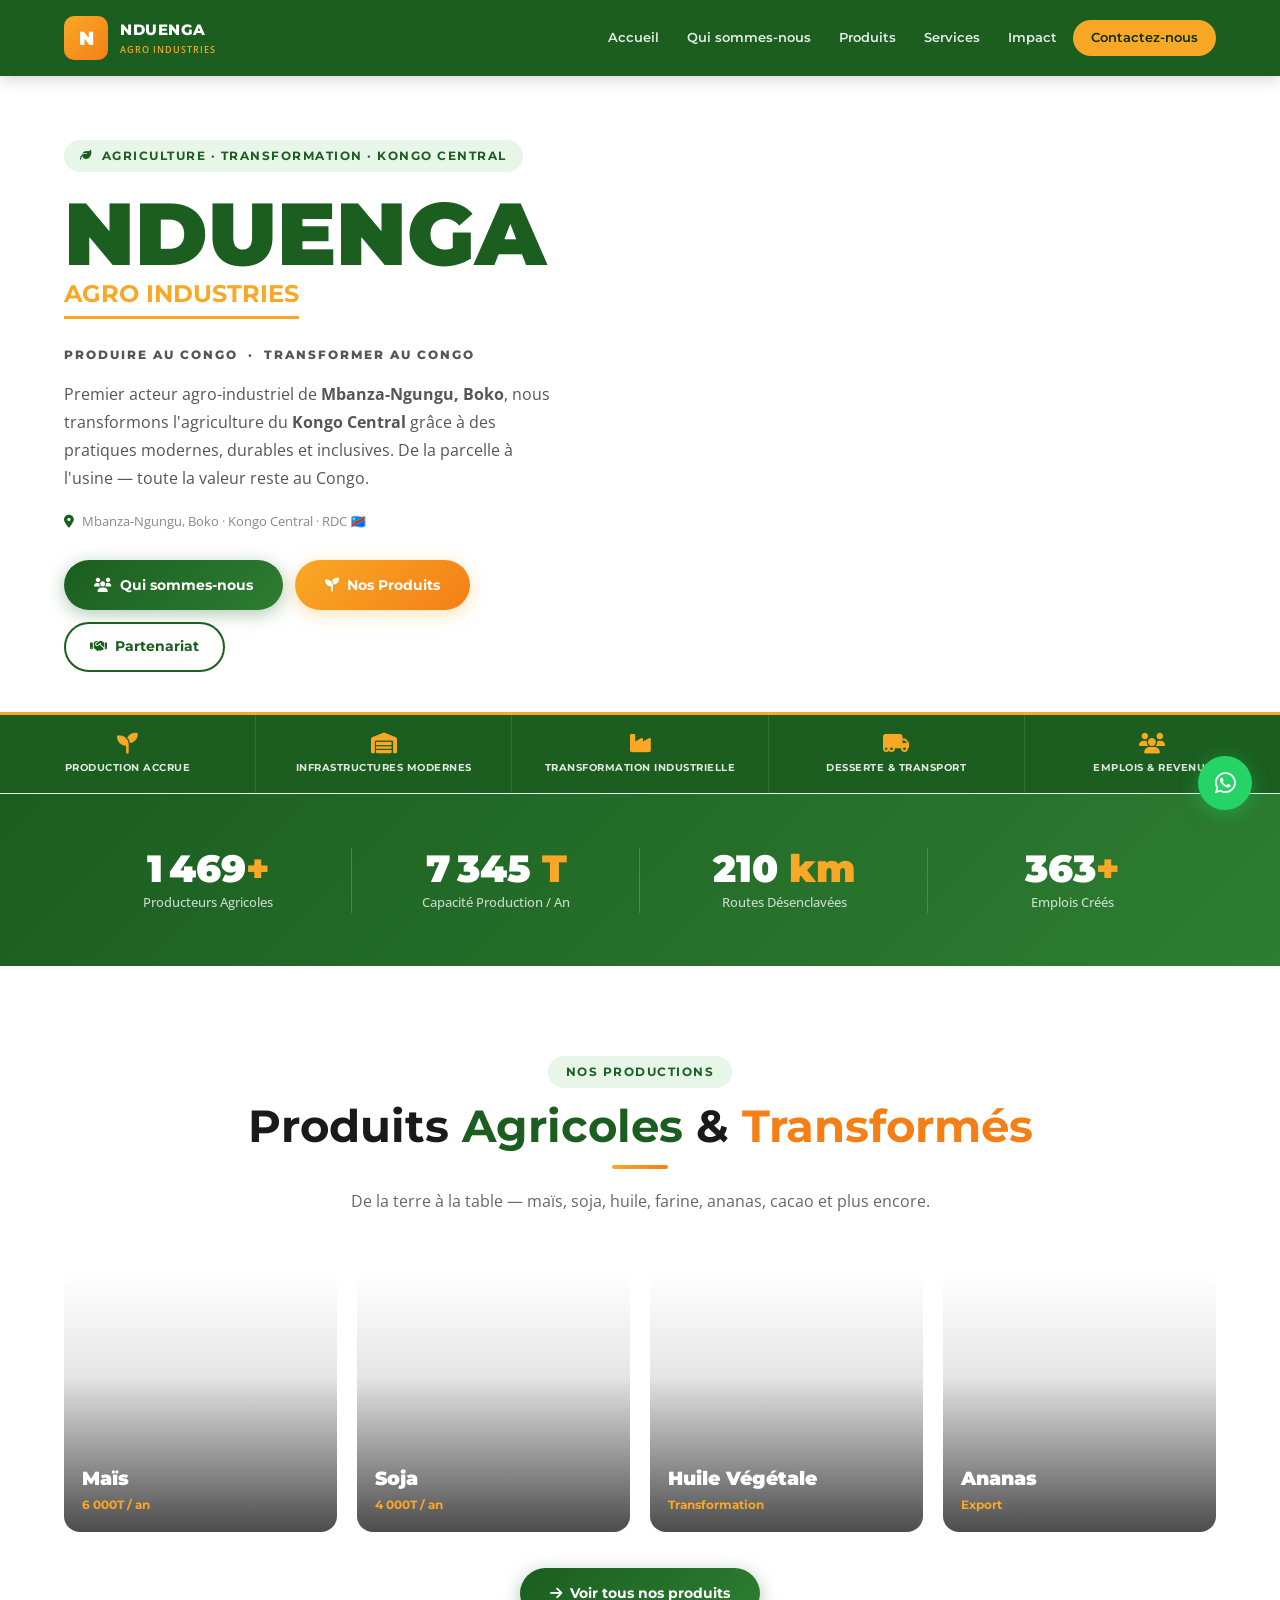
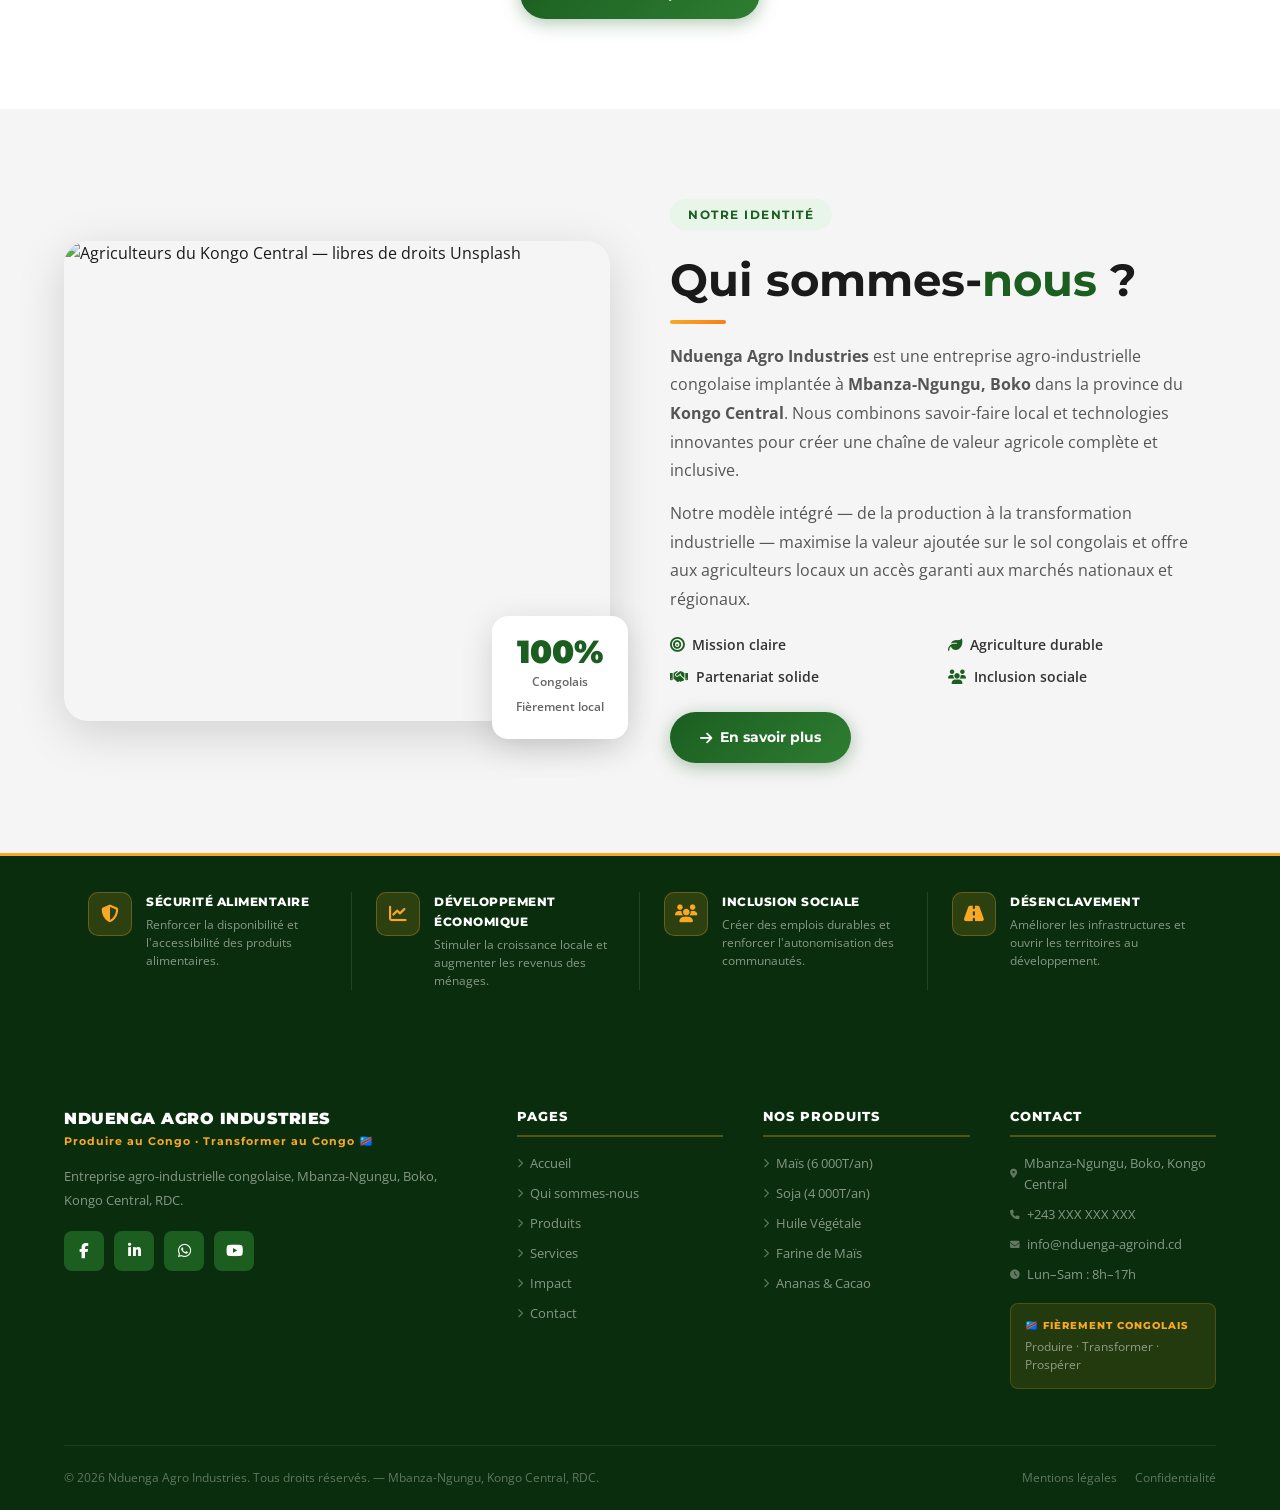
==== commit ed344545: "revert: retour version pages blanches multi-pages" ====
--- a/index.html
+++ b/index.html
@@ -3,20 +3,21 @@
 <head>
   <meta charset="UTF-8">
   <meta name="viewport" content="width=device-width, initial-scale=1.0">
-  <meta name="description" content="Nduenga Agro Industries — Production et transformation agricole à Mbanza-Ngungu, Boko, Kongo Central, RDC. Produire au Congo, Transformer au Congo.">
-  <title>Nduenga Agro Industries | Mbanza-Ngungu · Kongo Central</title>
+  <meta name="description" content="Nduenga Agro Industries — Production et transformation agricole à Mbanza-Ngungu, Boko, Kongo Central, RDC.">
+  <title>Nduenga Agro Industries | Accueil</title>
   <link rel="preconnect" href="https://fonts.googleapis.com">
   <link rel="preconnect" href="https://fonts.gstatic.com" crossorigin>
   <link href="https://fonts.googleapis.com/css2?family=Montserrat:wght@400;500;600;700;800;900&family=Open+Sans:wght@300;400;600;700&display=swap" rel="stylesheet">
   <link rel="stylesheet" href="https://cdnjs.cloudflare.com/ajax/libs/font-awesome/6.5.0/css/all.min.css">
   <link rel="stylesheet" href="assets/css/style.css">
+  <link rel="stylesheet" href="assets/css/home.css">
 </head>
-<body>
-
-<!-- ============================================================ NAVIGATION -->
-<nav class="navbar" id="navbar">
+<body class="page-home">
+
+<!-- ====== NAVBAR ====== -->
+<nav class="navbar navbar-solid" id="navbar">
   <div class="nav-inner">
-    <a href="#accueil" class="nav-logo">
+    <a href="index.html" class="nav-logo">
       <div class="nav-logo-box">N</div>
       <div>
         <div class="nav-logo-name">Nduenga</div>
@@ -24,558 +25,177 @@
       </div>
     </a>
     <ul class="nav-menu" id="navMenu">
-      <li><a href="#accueil"      class="nav-link">Accueil</a></li>
-      <li><a href="#a-propos"     class="nav-link">À Propos</a></li>
-      <li><a href="#produits"     class="nav-link">Produits</a></li>
-      <li><a href="#services"     class="nav-link">Services</a></li>
-      <li><a href="#impact"       class="nav-link">Impact</a></li>
-      <li><a href="#localisation" class="nav-link">Localisation</a></li>
-      <li><a href="#contact"      class="nav-link cta">Contactez-nous</a></li>
+      <li><a href="index.html"           class="nav-link active">Accueil</a></li>
+      <li><a href="qui-sommes-nous.html" class="nav-link">Qui sommes-nous</a></li>
+      <li><a href="produits.html"        class="nav-link">Produits</a></li>
+      <li><a href="services.html"        class="nav-link">Services</a></li>
+      <li><a href="impact.html"          class="nav-link">Impact</a></li>
+      <li><a href="contact.html"         class="nav-link cta">Contactez-nous</a></li>
     </ul>
     <div class="hamburger" id="hamburger"><span></span><span></span><span></span></div>
   </div>
 </nav>
 
-<!-- ============================================================ HERO -->
-<section class="hero" id="accueil">
-  <div class="hero-inner">
-
-    <!-- LEFT TEXT -->
-    <div class="hero-text">
-      <div class="hero-eyebrow">Un engagement pour une agriculture moderne, productive et durable</div>
-      <h1 class="hero-title">
-        PROGRAMME DE<br>
-        <span class="hero-big">RELANCE</span><br>
-        <span class="hero-big">AGRICOLE</span><br>
-        <span class="hero-sub">DU KONGO CENTRAL</span>
+<!-- ====== HERO BLANC ====== -->
+<section class="hero-white" id="accueil">
+  <div class="hw-inner">
+
+    <!-- Texte gauche -->
+    <div class="hw-text">
+      <div class="hw-eyebrow">
+        <i class="fas fa-leaf"></i>
+        Agriculture · Transformation · Kongo Central
+      </div>
+      <h1 class="hw-title">
+        <span class="hw-big">NDUENGA</span>
+        <span class="hw-sub">AGRO INDUSTRIES</span>
       </h1>
-      <p class="hero-desc">
-        Un programme intégré pour transformer l'agriculture, créer de la valeur et améliorer
-        durablement les conditions de vie des populations rurales de Mbanza-Ngungu, Boko.
+      <div class="hw-tagline">Produire au Congo &nbsp;·&nbsp; Transformer au Congo</div>
+      <p class="hw-desc">
+        Premier acteur agro-industriel de <strong>Mbanza-Ngungu, Boko</strong>, nous transformons l'agriculture du
+        <strong>Kongo Central</strong> grâce à des pratiques modernes, durables et inclusives.
+        De la parcelle à l'usine — toute la valeur reste au Congo.
       </p>
-      <div class="hero-location">
+      <div class="hw-location">
         <i class="fas fa-map-marker-alt"></i>
-        <span>Mbanza-Ngungu, Boko · Province du Kongo Central · RDC 🇨🇩</span>
-      </div>
-      <div class="hero-actions">
-        <a href="#produits"  class="btn btn-gold"><i class="fas fa-seedling"></i> Nos Produits</a>
-        <a href="#contact"   class="btn btn-outline-white"><i class="fas fa-handshake"></i> Partenariat</a>
-      </div>
-
-      <!-- Grâce à badge -->
-      <div class="hero-thanks">
-        <div class="hero-thanks-inner">
-          <i class="fas fa-leaf"></i>
-          <div>
-            <span class="ht-top">Tout ceci grâce à</span>
-            <span class="ht-name">NDUENGA<br>AGRO INDUSTRIES</span>
-          </div>
-        </div>
-      </div>
-    </div>
-
-    <!-- RIGHT PHOTO MOSAIC (like PDF) -->
-    <div class="hero-mosaic">
-      <div class="mosaic-row-top">
-        <div class="mosaic-photo" style="background-image:url('https://images.unsplash.com/photo-1564094016847-9be5a5a51c46?auto=format&fit=crop&w=500&q=80')"></div>
-        <div class="mosaic-photo" style="background-image:url('https://images.unsplash.com/photo-1586771107445-d3ca888129ff?auto=format&fit=crop&w=500&q=80')"></div>
-      </div>
-      <div class="mosaic-row-mid">
-        <div class="mosaic-photo wide" style="background-image:url('https://images.unsplash.com/photo-1558618047-3c8c76ca7d13?auto=format&fit=crop&w=900&q=80')"></div>
-      </div>
-      <div class="mosaic-row-bot">
-        <div class="mosaic-photo" style="background-image:url('https://images.unsplash.com/photo-1582213782179-e0d53f98f2ca?auto=format&fit=crop&w=300&q=80')"></div>
-        <div class="mosaic-photo" style="background-image:url('https://images.unsplash.com/photo-1553729459-efe14ef6055d?auto=format&fit=crop&w=300&q=80')"></div>
-        <div class="mosaic-photo" style="background-image:url('https://images.unsplash.com/photo-1474979266404-7eaacbcd87c5?auto=format&fit=crop&w=300&q=80')"></div>
-        <div class="mosaic-photo" style="background-image:url('https://images.unsplash.com/photo-1581093458791-9f3c3ae58d28?auto=format&fit=crop&w=300&q=80')"></div>
-      </div>
-    </div>
-  </div>
-
-  <!-- 5 PILLARS BAR -->
-  <div class="hero-pillars">
-    <div class="pillar"><i class="fas fa-seedling"></i><span>Production<br>Accrue</span></div>
-    <div class="pillar"><i class="fas fa-warehouse"></i><span>Infrastructures<br>Modernes</span></div>
-    <div class="pillar"><i class="fas fa-industry"></i><span>Transformation<br>Industrielle</span></div>
-    <div class="pillar"><i class="fas fa-truck-moving"></i><span>Desserte<br>&amp; Transport</span></div>
-    <div class="pillar"><i class="fas fa-users"></i><span>Emplois<br>&amp; Revenus</span></div>
+        Mbanza-Ngungu, Boko · Kongo Central · RDC 🇨🇩
+      </div>
+      <div class="hw-actions">
+        <a href="qui-sommes-nous.html" class="btn btn-green"><i class="fas fa-users"></i> Qui sommes-nous</a>
+        <a href="produits.html"        class="btn btn-gold"><i class="fas fa-seedling"></i> Nos Produits</a>
+        <a href="contact.html"         class="btn btn-outline-green"><i class="fas fa-handshake"></i> Partenariat</a>
+      </div>
+    </div>
+
+    <!-- Mosaïque photo droite -->
+    <div class="hw-mosaic">
+      <div class="hw-mosaic-top">
+        <div class="hw-photo" style="background-image:url('https://images.unsplash.com/photo-1564094016847-9be5a5a51c46?auto=format&fit=crop&w=500&q=80')"></div>
+        <div class="hw-photo" style="background-image:url('https://images.unsplash.com/photo-1586771107445-d3ca888129ff?auto=format&fit=crop&w=500&q=80')"></div>
+      </div>
+      <div class="hw-mosaic-mid">
+        <div class="hw-photo" style="background-image:url('https://images.unsplash.com/photo-1558618047-3c8c76ca7d13?auto=format&fit=crop&w=900&q=80')"></div>
+      </div>
+      <div class="hw-mosaic-bot">
+        <div class="hw-photo" style="background-image:url('https://images.unsplash.com/photo-1582213782179-e0d53f98f2ca?auto=format&fit=crop&w=300&q=80')"></div>
+        <div class="hw-photo" style="background-image:url('https://images.unsplash.com/photo-1553729459-efe14ef6055d?auto=format&fit=crop&w=300&q=80')"></div>
+        <div class="hw-photo" style="background-image:url('https://images.unsplash.com/photo-1474979266404-7eaacbcd87c5?auto=format&fit=crop&w=300&q=80')"></div>
+        <div class="hw-photo" style="background-image:url('https://images.unsplash.com/photo-1581093458791-9f3c3ae58d28?auto=format&fit=crop&w=300&q=80')"></div>
+      </div>
+    </div>
+  </div>
+
+  <!-- 5 piliers -->
+  <div class="hw-pillars">
+    <div class="hw-pillar"><i class="fas fa-seedling"></i><span>Production Accrue</span></div>
+    <div class="hw-pillar"><i class="fas fa-warehouse"></i><span>Infrastructures Modernes</span></div>
+    <div class="hw-pillar"><i class="fas fa-industry"></i><span>Transformation Industrielle</span></div>
+    <div class="hw-pillar"><i class="fas fa-truck-moving"></i><span>Desserte &amp; Transport</span></div>
+    <div class="hw-pillar"><i class="fas fa-users"></i><span>Emplois &amp; Revenus</span></div>
   </div>
 </section>
 
-<!-- ============================================================ 4 IMPACTS BAR -->
-<div class="impacts-bar">
-  <div class="container">
-    <div class="impacts-grid">
-      <div class="impact-item">
-        <div class="impact-icon"><i class="fas fa-shield-alt"></i></div>
-        <div>
-          <strong>Sécurité Alimentaire</strong>
-          <p>Renforcer la disponibilité et l'accessibilité des produits alimentaires.</p>
-        </div>
-      </div>
-      <div class="impact-item">
-        <div class="impact-icon"><i class="fas fa-chart-line"></i></div>
-        <div>
-          <strong>Développement Économique</strong>
-          <p>Stimuler la croissance locale et augmenter les revenus des ménages.</p>
-        </div>
-      </div>
-      <div class="impact-item">
-        <div class="impact-icon"><i class="fas fa-users"></i></div>
-        <div>
-          <strong>Inclusion Sociale</strong>
-          <p>Créer des emplois durables et renforcer l'autonomisation des communautés.</p>
-        </div>
-      </div>
-      <div class="impact-item">
-        <div class="impact-icon"><i class="fas fa-road"></i></div>
-        <div>
-          <strong>Désenclavement</strong>
-          <p>Améliorer les infrastructures et ouvrir les territoires au développement.</p>
-        </div>
-      </div>
+<!-- ====== STATS ====== -->
+<div class="statsbar">
+  <div class="container">
+    <div class="statsbar-grid">
+      <div class="statsbar-item"><div class="statsbar-num"><span data-count="2000">0</span><em>+</em></div><div class="statsbar-lbl">Producteurs Agricoles</div></div>
+      <div class="statsbar-item"><div class="statsbar-num"><span data-count="10000">0</span><em> T</em></div><div class="statsbar-lbl">Capacité Production / An</div></div>
+      <div class="statsbar-item"><div class="statsbar-num"><span data-count="290">0</span><em> km</em></div><div class="statsbar-lbl">Routes Désenclavées</div></div>
+      <div class="statsbar-item"><div class="statsbar-num"><span data-count="500">0</span><em>+</em></div><div class="statsbar-lbl">Emplois Créés</div></div>
     </div>
   </div>
 </div>
 
-<!-- ============================================================ STATSBAR -->
-<div class="statsbar">
-  <div class="container">
-    <div class="statsbar-grid">
-      <div class="statsbar-item">
-        <div class="statsbar-num"><span data-count="2000">0</span><em>+</em></div>
-        <div class="statsbar-lbl">Producteurs Agricoles</div>
-      </div>
-      <div class="statsbar-item">
-        <div class="statsbar-num"><span data-count="10000">0</span><em> T</em></div>
-        <div class="statsbar-lbl">Capacité Production Annuelle</div>
-      </div>
-      <div class="statsbar-item">
-        <div class="statsbar-num"><span data-count="290">0</span><em> km</em></div>
-        <div class="statsbar-lbl">Routes Désenclavées</div>
-      </div>
-      <div class="statsbar-item">
-        <div class="statsbar-num"><span data-count="500">0</span><em>+</em></div>
-        <div class="statsbar-lbl">Emplois Créés &amp; Soutenus</div>
-      </div>
-    </div>
-  </div>
-</div>
-
-<!-- ============================================================ À PROPOS -->
-<section class="about" id="a-propos">
-  <div class="container">
-    <div class="about-grid">
-      <!-- LEFT TEXT -->
-      <div class="about-text">
-        <div class="section-header" style="text-align:left">
-          <span class="section-tag">Notre Identité</span>
-          <h2 class="section-title">Qui sommes-nous ?</h2>
-          <div class="gold-bar" style="margin-left:0"></div>
-        </div>
-        <p class="about-p">
-          <strong>Nduenga Agro Industries</strong> est une entreprise agro-industrielle congolaise implantée à
-          <strong>Mbanza-Ngungu, Boko</strong>, dans la province du <strong>Kongo Central</strong>.
-          Fondée avec la vision de bâtir une agriculture moderne et souveraine, nous combinons
-          savoir-faire local et technologies innovantes pour créer une chaîne de valeur complète.
-        </p>
-        <p class="about-p">
-          Notre modèle intégré — de la production à la transformation industrielle — permet de maximiser
-          la valeur ajoutée sur le sol congolais, réduire la dépendance aux importations et offrir
-          aux agriculteurs locaux un accès garanti aux marchés.
-        </p>
-        <div class="about-checklist">
-          <div class="about-check"><i class="fas fa-check-circle"></i><span>Production agricole durable</span></div>
-          <div class="about-check"><i class="fas fa-check-circle"></i><span>Transformation industrielle locale</span></div>
-          <div class="about-check"><i class="fas fa-check-circle"></i><span>Logistique et transport moderne</span></div>
-          <div class="about-check"><i class="fas fa-check-circle"></i><span>Énergie solaire agricole</span></div>
-          <div class="about-check"><i class="fas fa-check-circle"></i><span>Formation des producteurs</span></div>
-          <div class="about-check"><i class="fas fa-check-circle"></i><span>Accès au crédit agricole</span></div>
-        </div>
-        <a href="#contact" class="btn btn-green"><i class="fas fa-handshake"></i> Devenir Partenaire</a>
-      </div>
-
-      <!-- RIGHT PHOTO COLLAGE (like PDF page 3) -->
-      <div class="photo-collage">
-        <div class="collage-main">
-          <img src="https://images.unsplash.com/photo-1592415499556-74fcb9f18667?auto=format&fit=crop&w=800&q=80" alt="Agriculteurs du Kongo Central" loading="lazy">
-        </div>
-        <div class="collage-grid">
-          <img src="https://images.unsplash.com/photo-1564094016847-9be5a5a51c46?auto=format&fit=crop&w=400&q=80" alt="Tracteur agricole" loading="lazy">
-          <img src="https://images.unsplash.com/photo-1586771107445-d3ca888129ff?auto=format&fit=crop&w=400&q=80" alt="Silos de stockage" loading="lazy">
-          <img src="https://images.unsplash.com/photo-1558618047-3c8c76ca7d13?auto=format&fit=crop&w=800&q=80" alt="Transport agricole" loading="lazy">
-          <img src="https://images.unsplash.com/photo-1474979266404-7eaacbcd87c5?auto=format&fit=crop&w=400&q=80" alt="Huile végétale" loading="lazy">
-          <img src="https://images.unsplash.com/photo-1581093458791-9f3c3ae58d28?auto=format&fit=crop&w=400&q=80" alt="Usine transformation" loading="lazy">
-        </div>
-        <div class="about-float-badge">
-          <span class="about-float-num">100%</span>
-          <div class="about-float-txt">Congolais<br>Fièrement local</div>
-        </div>
-      </div>
-    </div>
-
-    <!-- VALUES -->
-    <div class="values-row">
-      <div class="val-card"><div class="val-icon"><i class="fas fa-bullseye"></i></div><div class="val-title">Mission</div><div class="val-desc">Transformer l'agriculture congolaise pour une souveraineté alimentaire durable</div></div>
-      <div class="val-card"><div class="val-icon"><i class="fas fa-eye"></i></div><div class="val-title">Vision</div><div class="val-desc">Devenir le leader agro-industriel du Kongo Central et de la RDC</div></div>
-      <div class="val-card"><div class="val-icon"><i class="fas fa-scale-balanced"></i></div><div class="val-title">Équité</div><div class="val-desc">Inclusion des femmes, des jeunes et des communautés rurales</div></div>
-      <div class="val-card"><div class="val-icon"><i class="fas fa-leaf"></i></div><div class="val-title">Durabilité</div><div class="val-desc">Pratiques respectueuses de l'environnement et des ressources</div></div>
-      <div class="val-card"><div class="val-icon"><i class="fas fa-handshake"></i></div><div class="val-title">Partenariat</div><div class="val-desc">Synergie avec producteurs, institutions et partenaires</div></div>
-      <div class="val-card"><div class="val-icon"><i class="fas fa-lightbulb"></i></div><div class="val-title">Innovation</div><div class="val-desc">Technologies modernes pour une agriculture compétitive</div></div>
-    </div>
-  </div>
-</section>
-
-<!-- ============================================================ PRODUITS -->
-<section class="products" id="produits">
+<!-- ====== APERÇU PRODUITS ====== -->
+<section class="home-section bg-white">
   <div class="container">
     <div class="section-header">
       <span class="section-tag">Nos Productions</span>
       <h2 class="section-title">Produits <span class="green">Agricoles</span> &amp; <span class="gold">Transformés</span></h2>
       <div class="gold-bar"></div>
-      <p class="section-subtitle">De la terre à la table — nous produisons et transformons les meilleures cultures du Kongo Central.</p>
-    </div>
-    <div class="products-grid">
-
-      <div class="prod-card">
-        <div class="prod-photo" style="background-image:url('https://images.unsplash.com/photo-1551754655-cd27e38d2076?auto=format&fit=crop&w=500&q=80')">
-          <div class="prod-overlay"><span class="prod-badge-top">⭐ Phare</span><div class="prod-photo-title">Maïs</div></div>
+      <p class="section-subtitle">De la terre à la table — maïs, soja, huile, farine, ananas, cacao et plus encore.</p>
+    </div>
+    <div class="home-products-grid">
+      <div class="hp-card" style="background-image:url('https://images.unsplash.com/photo-1551754655-cd27e38d2076?auto=format&fit=crop&w=600&q=80')">
+        <div class="hp-overlay"><div class="hp-name">Maïs</div><div class="hp-tag">6 000T / an</div></div>
+      </div>
+      <div class="hp-card" style="background-image:url('https://images.unsplash.com/photo-1553729459-efe14ef6055d?auto=format&fit=crop&w=600&q=80')">
+        <div class="hp-overlay"><div class="hp-name">Soja</div><div class="hp-tag">4 000T / an</div></div>
+      </div>
+      <div class="hp-card" style="background-image:url('https://images.unsplash.com/photo-1474979266404-7eaacbcd87c5?auto=format&fit=crop&w=600&q=80')">
+        <div class="hp-overlay"><div class="hp-name">Huile Végétale</div><div class="hp-tag">Transformation</div></div>
+      </div>
+      <div class="hp-card" style="background-image:url('https://images.unsplash.com/photo-1550258987-190a2d41a8ba?auto=format&fit=crop&w=600&q=80')">
+        <div class="hp-overlay"><div class="hp-name">Ananas</div><div class="hp-tag">Export</div></div>
+      </div>
+    </div>
+    <div style="text-align:center;margin-top:36px">
+      <a href="produits.html" class="btn btn-green"><i class="fas fa-arrow-right"></i> Voir tous nos produits</a>
+    </div>
+  </div>
+</section>
+
+<!-- ====== APERÇU QUI SOMMES-NOUS ====== -->
+<section class="home-section bg-gray">
+  <div class="container">
+    <div class="home-about-grid">
+      <div class="home-about-photo">
+        <img src="https://images.unsplash.com/photo-1592415499556-74fcb9f18667?auto=format&fit=crop&w=800&q=80"
+             alt="Agriculteurs du Kongo Central — libres de droits Unsplash" loading="lazy">
+        <div class="home-about-badge">
+          <span class="num">100%</span>
+          <span class="txt">Congolais<br>Fièrement local</span>
         </div>
-        <div class="prod-body"><div class="prod-desc">Production de maïs de haute qualité pour l'alimentation humaine et animale dans toute la région du Kongo Central.</div><span class="prod-tag">6 000T / an</span></div>
-      </div>
-
-      <div class="prod-card">
-        <div class="prod-photo" style="background-image:url('https://images.unsplash.com/photo-1553729459-efe14ef6055d?auto=format&fit=crop&w=500&q=80')">
-          <div class="prod-overlay"><span class="prod-badge-top">⭐ Phare</span><div class="prod-photo-title">Soja</div></div>
+      </div>
+      <div class="home-about-text">
+        <span class="section-tag">Notre Identité</span>
+        <h2 class="section-title" style="text-align:left;margin-top:12px">Qui sommes-<span class="green">nous</span> ?</h2>
+        <div class="gold-bar" style="margin-left:0"></div>
+        <p>
+          <strong>Nduenga Agro Industries</strong> est une entreprise agro-industrielle congolaise implantée à
+          <strong>Mbanza-Ngungu, Boko</strong> dans la province du <strong>Kongo Central</strong>.
+          Nous combinons savoir-faire local et technologies innovantes pour créer une chaîne de valeur agricole
+          complète et inclusive.
+        </p>
+        <p style="margin-top:14px">
+          Notre modèle intégré — de la production à la transformation industrielle — maximise la valeur ajoutée
+          sur le sol congolais et offre aux agriculteurs locaux un accès garanti aux marchés nationaux et régionaux.
+        </p>
+        <div class="home-values">
+          <div class="hv-item"><i class="fas fa-bullseye"></i><span>Mission claire</span></div>
+          <div class="hv-item"><i class="fas fa-leaf"></i><span>Agriculture durable</span></div>
+          <div class="hv-item"><i class="fas fa-handshake"></i><span>Partenariat solide</span></div>
+          <div class="hv-item"><i class="fas fa-users"></i><span>Inclusion sociale</span></div>
         </div>
-        <div class="prod-body"><div class="prod-desc">Culture stratégique transformée localement en huile végétale et tourteaux protéinés pour l'élevage.</div><span class="prod-tag">4 000T / an</span></div>
-      </div>
-
-      <div class="prod-card">
-        <div class="prod-photo" style="background-image:url('https://images.unsplash.com/photo-1474979266404-7eaacbcd87c5?auto=format&fit=crop&w=500&q=80')">
-          <div class="prod-overlay"><div class="prod-photo-title">Huile Végétale</div></div>
-        </div>
-        <div class="prod-body"><div class="prod-desc">Huile raffinée produite localement à Mbanza-Ngungu, pour réduire la dépendance aux importations coûteuses.</div><span class="prod-tag">Transformation</span></div>
-      </div>
-
-      <div class="prod-card">
-        <div class="prod-photo" style="background-image:url('https://images.unsplash.com/photo-1509440159596-0249088772ff?auto=format&fit=crop&w=500&q=80')">
-          <div class="prod-overlay"><div class="prod-photo-title">Farine de Maïs</div></div>
-        </div>
-        <div class="prod-body"><div class="prod-desc">Farine de haute qualité produite dans notre unité de transformation industrielle de Boko, Kongo Central.</div><span class="prod-tag">Transformation</span></div>
-      </div>
-
-      <div class="prod-card">
-        <div class="prod-photo" style="background-image:url('https://images.unsplash.com/photo-1550258987-190a2d41a8ba?auto=format&fit=crop&w=500&q=80')">
-          <div class="prod-overlay"><div class="prod-photo-title">Ananas</div></div>
-        </div>
-        <div class="prod-body"><div class="prod-desc">Culture tropicale à fort potentiel d'exportation, cultivée dans les conditions optimales du Kongo Central.</div><span class="prod-tag">Frais &amp; Transformé</span></div>
-      </div>
-
-      <div class="prod-card">
-        <div class="prod-photo" style="background-image:url('https://images.unsplash.com/photo-1606312619070-d48b4c652a52?auto=format&fit=crop&w=500&q=80')">
-          <div class="prod-overlay"><div class="prod-photo-title">Cacao</div></div>
-        </div>
-        <div class="prod-body"><div class="prod-desc">Cacao de qualité exportation issu de plantations durables accompagnées par nos équipes agronomiques.</div><span class="prod-tag">Premium Export</span></div>
-      </div>
-
-      <div class="prod-card">
-        <div class="prod-photo" style="background-image:url('https://images.unsplash.com/photo-1592924357228-d7e4c1b3e79c?auto=format&fit=crop&w=500&q=80')">
-          <div class="prod-overlay"><div class="prod-photo-title">Tomates &amp; Légumes</div></div>
-        </div>
-        <div class="prod-body"><div class="prod-desc">Production maraîchère pour approvisionner les marchés de Mbanza-Ngungu et contribuer à la sécurité alimentaire locale.</div><span class="prod-tag">Maraîchage</span></div>
-      </div>
-
-      <div class="prod-card">
-        <div class="prod-photo" style="background-image:url('https://images.unsplash.com/photo-1625246333195-78d9c38ad449?auto=format&fit=crop&w=500&q=80')">
-          <div class="prod-overlay"><div class="prod-photo-title">Tourteaux de Soja</div></div>
-        </div>
-        <div class="prod-body"><div class="prod-desc">Sous-produit protéiné de notre presse à huile, valorisé pour l'alimentation animale dans toute la région.</div><span class="prod-tag">Sous-produit valorisé</span></div>
-      </div>
-
+        <a href="qui-sommes-nous.html" class="btn btn-green" style="margin-top:24px">
+          <i class="fas fa-arrow-right"></i> En savoir plus
+        </a>
+      </div>
     </div>
   </div>
 </section>
 
-<!-- ============================================================ SERVICES -->
-<section class="services" id="services">
-  <div class="container">
-    <div class="section-header">
-      <span class="section-tag">Ce que nous offrons</span>
-      <h2 class="section-title">Nos <span class="green">Services</span> Agro-Industriels</h2>
-      <div class="gold-bar"></div>
-    </div>
-    <div class="services-grid">
-
-      <div class="srv-card">
-        <div class="srv-photo" style="background-image:url('https://images.unsplash.com/photo-1574943320219-553eb213f72d?auto=format&fit=crop&w=600&q=80')">
-          <div class="srv-photo-overlay"><i class="fas fa-tractor"></i></div>
-        </div>
-        <div class="srv-body">
-          <div class="srv-title">Production Agricole Durable</div>
-          <div class="srv-desc">Accès aux semences certifiées, intrants de qualité et accompagnement agronomique pour maximiser les rendements durablement à Boko.</div>
-        </div>
-      </div>
-
-      <div class="srv-card">
-        <div class="srv-photo" style="background-image:url('https://images.unsplash.com/photo-1581093458791-9f3c3ae58d28?auto=format&fit=crop&w=600&q=80')">
-          <div class="srv-photo-overlay"><i class="fas fa-industry"></i></div>
-        </div>
-        <div class="srv-body">
-          <div class="srv-title">Transformation Industrielle</div>
-          <div class="srv-desc">Usine moderne de transformation du soja en huile et tourteaux, et du maïs en farine — toute la valeur ajoutée reste au Congo.</div>
-        </div>
-      </div>
-
-      <div class="srv-card">
-        <div class="srv-photo" style="background-image:url('https://images.unsplash.com/photo-1558618047-3c8c76ca7d13?auto=format&fit=crop&w=600&q=80')">
-          <div class="srv-photo-overlay"><i class="fas fa-truck-moving"></i></div>
-        </div>
-        <div class="srv-body">
-          <div class="srv-title">Logistique &amp; Transport</div>
-          <div class="srv-desc">Flotte de 5 camions de 25 tonnes pour la collecte des récoltes et la livraison vers les marchés de Kinshasa.</div>
-        </div>
-      </div>
-
-      <div class="srv-card">
-        <div class="srv-photo" style="background-image:url('https://images.unsplash.com/photo-1524178232363-1fb2b075b655?auto=format&fit=crop&w=600&q=80')">
-          <div class="srv-photo-overlay"><i class="fas fa-graduation-cap"></i></div>
-        </div>
-        <div class="srv-body">
-          <div class="srv-title">Formation des Producteurs</div>
-          <div class="srv-desc">Programmes de renforcement des capacités agricoles pour les 2 000+ producteurs, coopératives et associations paysannes du Kongo Central.</div>
-        </div>
-      </div>
-
-      <div class="srv-card">
-        <div class="srv-photo" style="background-image:url('https://images.unsplash.com/photo-1579621970563-ebec7560ff3e?auto=format&fit=crop&w=600&q=80')">
-          <div class="srv-photo-overlay"><i class="fas fa-hand-holding-dollar"></i></div>
-        </div>
-        <div class="srv-body">
-          <div class="srv-title">Accès au Financement</div>
-          <div class="srv-desc">Facilitation de l'accès au crédit agricole via les AVEC et institutions partenaires pour soutenir les initiatives des producteurs.</div>
-        </div>
-      </div>
-
-      <div class="srv-card">
-        <div class="srv-photo" style="background-image:url('https://images.unsplash.com/photo-1509391366360-2e959784a276?auto=format&fit=crop&w=600&q=80')">
-          <div class="srv-photo-overlay"><i class="fas fa-solar-panel"></i></div>
-        </div>
-        <div class="srv-body">
-          <div class="srv-title">Énergie Solaire Agricole</div>
-          <div class="srv-desc">Solutions photovoltaïques pour l'irrigation, le stockage et la transformation — réduisant les coûts et l'empreinte carbone.</div>
-        </div>
-      </div>
-
-    </div>
-  </div>
-</section>
-
-<!-- ============================================================ PROGRAMME (like PDF page 4) -->
-<section class="programme" id="programme">
-  <div class="container">
-    <div class="section-header">
-      <span class="section-tag">Programme Intégré</span>
-      <h2 class="section-title">5 Composantes <span class="gold">Complémentaires</span></h2>
-      <div class="gold-bar"></div>
-      <p class="section-subtitle">Un programme structuré autour de cinq piliers pour garantir une transformation agricole durable, inclusive et à fort impact économique.</p>
-    </div>
-    <div class="compos-grid">
-
-      <div class="comp-card">
-        <div class="comp-top">
-          <div class="comp-num">— 01 —</div>
-          <div class="comp-icon"><i class="fas fa-tractor"></i></div>
-          <div class="comp-title">Production Agricole Durable</div>
-          <div class="comp-desc">Amélioration des pratiques culturales, accès aux intrants et agriculture intelligente face au climat</div>
-        </div>
-        <div class="comp-photo" style="background-image:url('https://images.unsplash.com/photo-1574943320219-553eb213f72d?auto=format&fit=crop&w=400&q=80')"></div>
-      </div>
-
-      <div class="comp-card">
-        <div class="comp-top">
-          <div class="comp-num">— 02 —</div>
-          <div class="comp-icon"><i class="fas fa-tools"></i></div>
-          <div class="comp-title">Matériels Aratoires</div>
-          <div class="comp-desc">Outils agricoles adaptés pour accroître la productivité et réduire la pénibilité du travail</div>
-        </div>
-        <div class="comp-photo" style="background-image:url('https://images.unsplash.com/photo-1534438327276-14e5300c3a48?auto=format&fit=crop&w=400&q=80')"></div>
-      </div>
-
-      <div class="comp-card">
-        <div class="comp-top">
-          <div class="comp-num">— 03 —</div>
-          <div class="comp-icon"><i class="fas fa-warehouse"></i></div>
-          <div class="comp-title">Infrastructures &amp; Transformation</div>
-          <div class="comp-desc">Silos de stockage et usine de transformation industrielle pour créer de la valeur locale</div>
-        </div>
-        <div class="comp-photo" style="background-image:url('https://images.unsplash.com/photo-1586771107445-d3ca888129ff?auto=format&fit=crop&w=400&q=80')"></div>
-      </div>
-
-      <div class="comp-card">
-        <div class="comp-top">
-          <div class="comp-num">— 04 —</div>
-          <div class="comp-icon"><i class="fas fa-users-gear"></i></div>
-          <div class="comp-title">Renforcement des Capacités</div>
-          <div class="comp-desc">Formation des producteurs, inclusion des femmes et des jeunes, appui aux organisations paysannes</div>
-        </div>
-        <div class="comp-photo" style="background-image:url('https://images.unsplash.com/photo-1582213782179-e0d53f98f2ca?auto=format&fit=crop&w=400&q=80')"></div>
-      </div>
-
-      <div class="comp-card">
-        <div class="comp-top">
-          <div class="comp-num">— 05 —</div>
-          <div class="comp-icon"><i class="fas fa-chart-line"></i></div>
-          <div class="comp-title">Accès au Financement &amp; Marchés</div>
-          <div class="comp-desc">Facilitation du crédit et connexion aux marchés locaux, régionaux et internationaux</div>
-        </div>
-        <div class="comp-photo" style="background-image:url('https://images.unsplash.com/photo-1579621970563-ebec7560ff3e?auto=format&fit=crop&w=400&q=80')"></div>
-      </div>
-
-    </div>
-  </div>
-</section>
-
-<!-- ============================================================ IMPACT (like PDF page 7) -->
-<section class="impact" id="impact">
-  <div class="container">
-    <div class="section-header">
-      <span class="section-tag">Notre Impact</span>
-      <h2 class="section-title">Des Résultats <span class="green">Concrets</span> pour le <span class="gold">Kongo Central</span></h2>
-      <div class="gold-bar"></div>
-    </div>
-
-    <!-- Photo hero for impact -->
-    <div class="impact-hero-photo" style="background-image:url('https://images.unsplash.com/photo-1500937386664-56d1dfef3854?auto=format&fit=crop&w=1400&q=80')">
-      <div class="ihp-overlay">
-        <div class="ihp-stat"><span class="ihp-num">+ 5%</span><span class="ihp-lbl">Augmentation des revenus agricoles</span></div>
-        <div class="ihp-stat"><span class="ihp-num">24 mois</span><span class="ihp-lbl">Durée du programme</span></div>
-        <div class="ihp-stat"><span class="ihp-num">2M+</span><span class="ihp-lbl">Bénéficiaires indirects</span></div>
-      </div>
-    </div>
-
-    <!-- 6 impact cards with photos -->
-    <div class="impact-cards">
-
-      <div class="impact-card">
-        <div class="ic-photo" style="background-image:url('https://images.unsplash.com/photo-1551754655-cd27e38d2076?auto=format&fit=crop&w=400&q=80')"></div>
-        <div class="ic-body">
-          <div class="ic-num">01</div>
-          <div class="ic-title">Renforcer la Sécurité Alimentaire</div>
-          <div class="ic-desc">Augmentation durable de la production de maïs et de soja, améliorant la disponibilité et l'accès à une alimentation de qualité.</div>
-        </div>
-      </div>
-
-      <div class="impact-card">
-        <div class="ic-photo" style="background-image:url('https://images.unsplash.com/photo-1586771107445-d3ca888129ff?auto=format&fit=crop&w=400&q=80')"></div>
-        <div class="ic-body">
-          <div class="ic-num">02</div>
-          <div class="ic-title">Réduire les Pertes Post-Récolte</div>
-          <div class="ic-desc">Grâce à des infrastructures de stockage modernes (silos) et de meilleures pratiques de manutention et de conservation.</div>
-        </div>
-      </div>
-
-      <div class="impact-card">
-        <div class="ic-photo" style="background-image:url('https://images.unsplash.com/photo-1465447142348-e9952c393450?auto=format&fit=crop&w=400&q=80')"></div>
-        <div class="ic-body">
-          <div class="ic-num">03</div>
-          <div class="ic-title">Désenclaver les Zones Rurales</div>
-          <div class="ic-desc">Réhabilitation de 290 km de routes de desserte agricole facilitant l'accès aux marchés et aux opportunités économiques.</div>
-        </div>
-      </div>
-
-      <div class="impact-card">
-        <div class="ic-photo" style="background-image:url('https://images.unsplash.com/photo-1592415499556-74fcb9f18667?auto=format&fit=crop&w=400&q=80')"></div>
-        <div class="ic-body">
-          <div class="ic-num">04</div>
-          <div class="ic-title">Créer des Emplois Locaux</div>
-          <div class="ic-desc">Génération d'emplois directs et indirects pour les jeunes, les femmes et les populations rurales de Mbanza-Ngungu.</div>
-        </div>
-      </div>
-
-      <div class="impact-card">
-        <div class="ic-photo" style="background-image:url('https://images.unsplash.com/photo-1474979266404-7eaacbcd87c5?auto=format&fit=crop&w=400&q=80')"></div>
-        <div class="ic-body">
-          <div class="ic-num">05</div>
-          <div class="ic-title">Réduire les Importations d'Huile</div>
-          <div class="ic-desc">Production locale de soja et transformation en huile végétale pour renforcer la souveraineté alimentaire du Congo.</div>
-        </div>
-      </div>
-
-      <div class="impact-card">
-        <div class="ic-photo" style="background-image:url('https://images.unsplash.com/photo-1574943320219-553eb213f72d?auto=format&fit=crop&w=400&q=80')"></div>
-        <div class="ic-body">
-          <div class="ic-num">06</div>
-          <div class="ic-title">Stimuler l'Économie Régionale</div>
-          <div class="ic-desc">Dynamisation des échanges, augmentation des revenus, attraction des investissements et croissance inclusive du Kongo Central.</div>
-        </div>
-      </div>
-
-    </div>
-
-    <!-- Results numbers -->
-    <div class="results-grid">
-      <div class="res-card"><div class="res-num">6 000T</div><div class="res-lbl">Production de maïs par an</div></div>
-      <div class="res-card gold"><div class="res-num">4 000T</div><div class="res-lbl">Production de soja par an</div></div>
-      <div class="res-card gold"><div class="res-num">2 000+</div><div class="res-lbl">Producteurs agricoles partenaires</div></div>
-      <div class="res-card"><div class="res-num">+ 5%</div><div class="res-lbl">Augmentation des revenus agricoles</div></div>
-      <div class="res-card"><div class="res-num">5 camions</div><div class="res-lbl">Collecte agricole (25T chacun)</div></div>
-      <div class="res-card gold"><div class="res-num">290 km</div><div class="res-lbl">Routes agricoles réhabilitées</div></div>
-    </div>
-  </div>
-</section>
-
-<!-- ============================================================ LOCALISATION -->
-<section class="location" id="localisation">
-  <div class="container">
-    <div class="location-grid">
-      <div class="location-text">
-        <div class="section-header" style="text-align:left">
-          <span class="section-tag">Notre Implantation</span>
-          <h2 class="section-title">Au Cœur du <span class="green">Kongo Central</span></h2>
-          <div class="gold-bar" style="margin-left:0"></div>
-        </div>
-        <p class="location-p">Stratégiquement implantée à <strong>Mbanza-Ngungu, Boko</strong>, Nduenga Agro Industries bénéficie d'un emplacement privilégié dans la province du Kongo Central — région au potentiel agricole exceptionnel, bien connectée à Kinshasa et aux corridors commerciaux régionaux.</p>
-        <div class="location-items">
-          <div class="loc-item"><div class="loc-icon"><i class="fas fa-building"></i></div><div><div class="loc-lbl">Siège Social</div><div class="loc-val">Mbanza-Ngungu, Territoire de Boko, Province du Kongo Central, RDC</div></div></div>
-          <div class="loc-item"><div class="loc-icon"><i class="fas fa-industry"></i></div><div><div class="loc-lbl">Unité Industrielle</div><div class="loc-val">Zone Agro-industrielle, Mbanza-Ngungu, Kongo Central</div></div></div>
-          <div class="loc-item"><div class="loc-icon"><i class="fas fa-warehouse"></i></div><div><div class="loc-lbl">Silos de Stockage</div><div class="loc-val">2 silos de 250 tonnes — Mbanza-Ngungu &amp; Kinshasa</div></div></div>
-          <div class="loc-item"><div class="loc-icon"><i class="fas fa-route"></i></div><div><div class="loc-lbl">Zone d'Intervention</div><div class="loc-val">Kongo Central — Mbanza-Ngungu, Boko et territoires environnants</div></div></div>
-        </div>
-        <a href="https://maps.google.com/?q=Mbanza-Ngungu,Kongo+Central,DRC" target="_blank" rel="noopener noreferrer" class="btn btn-green"><i class="fas fa-map-marked-alt"></i> Voir sur Google Maps</a>
-      </div>
-      <div class="map-box">
-        <img src="https://images.unsplash.com/photo-1500937386664-56d1dfef3854?auto=format&fit=crop&w=800&q=80" alt="Kongo Central paysage agricole" loading="lazy" style="width:100%;height:100%;object-fit:cover;">
-        <div class="map-box-overlay">
-          <i class="fas fa-map-marked-alt"></i>
-          <h3>Mbanza-Ngungu</h3>
-          <p><strong>Boko · Kongo Central</strong></p>
-          <p>République Démocratique du Congo 🇨🇩</p>
-        </div>
-      </div>
-    </div>
-  </div>
-</section>
-
-<!-- ============================================================ CONTACT -->
-<section class="contact" id="contact">
-  <div class="container">
-    <div class="section-header">
-      <span class="section-tag">Parlons Affaires</span>
-      <h2 class="section-title">Contactez <span class="green">Nduenga</span> Agro Industries</h2>
-      <div class="gold-bar"></div>
-      <p class="section-subtitle">Producteur, investisseur, institution ou consommateur ? Contactez-nous pour explorer les opportunités de collaboration.</p>
-    </div>
-    <div class="contact-grid">
-      <div class="contact-info">
-        <h3>Restons en Contact</h3>
-        <p>Notre équipe est disponible pour répondre à toutes vos questions sur nos produits, services et opportunités de partenariat.</p>
-        <div class="contact-items">
-          <div class="cont-item"><div class="cont-icon"><i class="fas fa-map-marker-alt"></i></div><div><div class="cont-lbl">Adresse</div><div class="cont-val">Mbanza-Ngungu, Boko<br>Province du Kongo Central, RDC</div></div></div>
-          <div class="cont-item"><div class="cont-icon"><i class="fas fa-phone"></i></div><div><div class="cont-lbl">Téléphone &amp; WhatsApp</div><div class="cont-val">+243 XXX XXX XXX</div></div></div>
-          <div class="cont-item"><div class="cont-icon"><i class="fas fa-envelope"></i></div><div><div class="cont-lbl">Email</div><div class="cont-val">info@nduenga-agroind.cd</div></div></div>
-          <div class="cont-item"><div class="cont-icon"><i class="fas fa-clock"></i></div><div><div class="cont-lbl">Heures d'ouverture</div><div class="cont-val">Lundi – Samedi : 8h00 – 17h00</div></div></div>
-        </div>
+<!-- ====== 4 IMPACTS ====== -->
+<div class="impacts-bar">
+  <div class="container">
+    <div class="impacts-grid">
+      <div class="impact-item"><div class="impact-icon"><i class="fas fa-shield-alt"></i></div><div><strong>Sécurité Alimentaire</strong><p>Renforcer la disponibilité et l'accessibilité des produits alimentaires.</p></div></div>
+      <div class="impact-item"><div class="impact-icon"><i class="fas fa-chart-line"></i></div><div><strong>Développement Économique</strong><p>Stimuler la croissance locale et augmenter les revenus des ménages.</p></div></div>
+      <div class="impact-item"><div class="impact-icon"><i class="fas fa-users"></i></div><div><strong>Inclusion Sociale</strong><p>Créer des emplois durables et renforcer l'autonomisation des communautés.</p></div></div>
+      <div class="impact-item"><div class="impact-icon"><i class="fas fa-road"></i></div><div><strong>Désenclavement</strong><p>Améliorer les infrastructures et ouvrir les territoires au développement.</p></div></div>
+    </div>
+  </div>
+</div>
+
+<!-- ====== FOOTER ====== -->
+<footer class="footer">
+  <div class="container">
+    <div class="footer-grid">
+      <div class="footer-brand">
+        <span class="footer-brand-name">Nduenga Agro Industries</span>
+        <span class="footer-brand-tag">Produire au Congo · Transformer au Congo 🇨🇩</span>
+        <p>Entreprise agro-industrielle congolaise, Mbanza-Ngungu, Boko, Kongo Central, RDC.</p>
         <div class="social-row">
           <a href="#" class="soc-btn"><i class="fab fa-facebook-f"></i></a>
           <a href="#" class="soc-btn"><i class="fab fa-linkedin-in"></i></a>
@@ -583,103 +203,47 @@
           <a href="#" class="soc-btn"><i class="fab fa-youtube"></i></a>
         </div>
       </div>
-      <div class="contact-form-wrap">
-        <h4>Envoyez-nous un Message</h4>
-        <form id="contactForm">
-          <div class="form-row">
-            <div class="form-group"><label>Prénom &amp; Nom *</label><input type="text" placeholder="Jean Mukendi" required></div>
-            <div class="form-group"><label>Organisation</label><input type="text" placeholder="Votre organisation"></div>
-          </div>
-          <div class="form-row">
-            <div class="form-group"><label>Email *</label><input type="email" placeholder="jean@exemple.cd" required></div>
-            <div class="form-group"><label>Téléphone</label><input type="tel" placeholder="+243 XXX XXX XXX"></div>
-          </div>
-          <div class="form-group">
-            <label>Objet *</label>
-            <select required>
-              <option value="">— Sélectionner —</option>
-              <option>Achat de produits agricoles</option>
-              <option>Partenariat commercial</option>
-              <option>Investissement agricole</option>
-              <option>Formation agricole</option>
-              <option>Financement et crédit</option>
-              <option>Information générale</option>
-            </select>
-          </div>
-          <div class="form-group"><label>Message *</label><textarea placeholder="Décrivez votre demande..." required></textarea></div>
-          <button type="submit" class="btn btn-green form-submit"><i class="fas fa-paper-plane"></i> Envoyer le Message</button>
-        </form>
-      </div>
-    </div>
-  </div>
-</section>
-
-<!-- ============================================================ FOOTER -->
-<footer class="footer">
-  <div class="container">
-    <div class="footer-grid">
-      <div class="footer-brand">
-        <span class="footer-brand-name">Nduenga Agro Industries</span>
-        <span class="footer-brand-tag">Produire au Congo · Transformer au Congo 🇨🇩</span>
-        <p>Entreprise agro-industrielle congolaise implantée à Mbanza-Ngungu, Boko, Kongo Central. Engagée pour la souveraineté alimentaire et le développement durable de la RDC.</p>
-        <div class="social-row">
-          <a href="#" class="soc-btn"><i class="fab fa-facebook-f"></i></a>
-          <a href="#" class="soc-btn"><i class="fab fa-linkedin-in"></i></a>
-          <a href="#" class="soc-btn"><i class="fab fa-whatsapp"></i></a>
-          <a href="#" class="soc-btn"><i class="fab fa-youtube"></i></a>
-        </div>
-      </div>
-      <div>
-        <div class="footer-col-title">Navigation</div>
+      <div>
+        <div class="footer-col-title">Pages</div>
         <ul class="footer-links">
-          <li><a href="#accueil"><i class="fas fa-chevron-right"></i> Accueil</a></li>
-          <li><a href="#a-propos"><i class="fas fa-chevron-right"></i> À Propos</a></li>
-          <li><a href="#produits"><i class="fas fa-chevron-right"></i> Nos Produits</a></li>
-          <li><a href="#services"><i class="fas fa-chevron-right"></i> Nos Services</a></li>
-          <li><a href="#impact"><i class="fas fa-chevron-right"></i> Notre Impact</a></li>
-          <li><a href="#localisation"><i class="fas fa-chevron-right"></i> Localisation</a></li>
-          <li><a href="#contact"><i class="fas fa-chevron-right"></i> Contact</a></li>
+          <li><a href="index.html"><i class="fas fa-chevron-right"></i> Accueil</a></li>
+          <li><a href="qui-sommes-nous.html"><i class="fas fa-chevron-right"></i> Qui sommes-nous</a></li>
+          <li><a href="produits.html"><i class="fas fa-chevron-right"></i> Produits</a></li>
+          <li><a href="services.html"><i class="fas fa-chevron-right"></i> Services</a></li>
+          <li><a href="impact.html"><i class="fas fa-chevron-right"></i> Impact</a></li>
+          <li><a href="contact.html"><i class="fas fa-chevron-right"></i> Contact</a></li>
         </ul>
       </div>
       <div>
         <div class="footer-col-title">Nos Produits</div>
         <ul class="footer-links">
-          <li><a href="#produits"><i class="fas fa-chevron-right"></i> Maïs (6 000T/an)</a></li>
-          <li><a href="#produits"><i class="fas fa-chevron-right"></i> Soja (4 000T/an)</a></li>
-          <li><a href="#produits"><i class="fas fa-chevron-right"></i> Huile Végétale</a></li>
-          <li><a href="#produits"><i class="fas fa-chevron-right"></i> Farine de Maïs</a></li>
-          <li><a href="#produits"><i class="fas fa-chevron-right"></i> Ananas</a></li>
-          <li><a href="#produits"><i class="fas fa-chevron-right"></i> Cacao Premium</a></li>
-          <li><a href="#produits"><i class="fas fa-chevron-right"></i> Légumes &amp; Tomates</a></li>
+          <li><a href="produits.html"><i class="fas fa-chevron-right"></i> Maïs (6 000T/an)</a></li>
+          <li><a href="produits.html"><i class="fas fa-chevron-right"></i> Soja (4 000T/an)</a></li>
+          <li><a href="produits.html"><i class="fas fa-chevron-right"></i> Huile Végétale</a></li>
+          <li><a href="produits.html"><i class="fas fa-chevron-right"></i> Farine de Maïs</a></li>
+          <li><a href="produits.html"><i class="fas fa-chevron-right"></i> Ananas &amp; Cacao</a></li>
         </ul>
       </div>
       <div>
-        <div class="footer-col-title">Nous Trouver</div>
+        <div class="footer-col-title">Contact</div>
         <ul class="footer-links">
-          <li><a href="#localisation"><i class="fas fa-map-marker-alt"></i> Mbanza-Ngungu, Boko</a></li>
+          <li><a href="contact.html"><i class="fas fa-map-marker-alt"></i> Mbanza-Ngungu, Boko, Kongo Central</a></li>
           <li><a href="tel:+243000000000"><i class="fas fa-phone"></i> +243 XXX XXX XXX</a></li>
           <li><a href="mailto:info@nduenga-agroind.cd"><i class="fas fa-envelope"></i> info@nduenga-agroind.cd</a></li>
-          <li><a href="#"><i class="fas fa-clock"></i> Lun – Sam : 8h – 17h</a></li>
+          <li><a href="#"><i class="fas fa-clock"></i> Lun–Sam : 8h–17h</a></li>
         </ul>
-        <div class="footer-cta-box">
-          <div class="footer-cta-box-lbl">🇨🇩 Fièrement Congolais</div>
-          <div class="footer-cta-box-txt">Produire au Congo · Transformer au Congo · Prospérer ensemble</div>
-        </div>
+        <div class="footer-cta-box"><div class="footer-cta-box-lbl">🇨🇩 Fièrement Congolais</div><div class="footer-cta-box-txt">Produire · Transformer · Prospérer</div></div>
       </div>
     </div>
     <div class="footer-bottom">
-      <p>© <span id="year"></span> Nduenga Agro Industries. Tous droits réservés. — Mbanza-Ngungu, Boko, Kongo Central, RDC.</p>
-      <div class="footer-bottom-links">
-        <a href="#">Mentions légales</a>
-        <a href="#">Confidentialité</a>
-      </div>
+      <p>© <span id="year"></span> Nduenga Agro Industries. Tous droits réservés. — Mbanza-Ngungu, Kongo Central, RDC.</p>
+      <div class="footer-bottom-links"><a href="#">Mentions légales</a><a href="#">Confidentialité</a></div>
     </div>
   </div>
 </footer>
 
-<a href="https://wa.me/243000000000" target="_blank" rel="noopener noreferrer" class="whatsapp-float" title="WhatsApp"><i class="fab fa-whatsapp"></i></a>
+<a href="https://wa.me/243000000000" target="_blank" rel="noopener" class="whatsapp-float"><i class="fab fa-whatsapp"></i></a>
 <button class="back-top" id="backTop"><i class="fas fa-chevron-up"></i></button>
-
 <script src="assets/js/main.js"></script>
 </body>
 </html>
--- a/assets/css/home.css
+++ b/assets/css/home.css
@@ -0,0 +1,465 @@
+/* ============================================================
+   HOME & INNER PAGES — CSS COMPLÉMENTAIRE
+   ============================================================ */
+
+/* ===== NAVBAR TOUJOURS VERTE (pas transparente) ===== */
+.navbar-solid {
+  background: #1B5E20 !important;
+  box-shadow: 0 2px 16px rgba(0,0,0,.2);
+}
+.navbar-solid.scrolled { background: rgba(10,46,13,.97) !important; }
+
+/* ===== HOME PAGE — HERO BLANC ===== */
+.hero-white {
+  background: #fff;
+  padding-top: 80px;
+  border-bottom: 1px solid #E8F5E9;
+}
+
+.hw-inner {
+  display: grid;
+  grid-template-columns: 1fr 1fr;
+  gap: 50px;
+  align-items: center;
+  max-width: 1200px;
+  margin: 0 auto;
+  padding: 60px 24px 40px;
+}
+
+.hw-eyebrow {
+  display: inline-flex;
+  align-items: center;
+  gap: 8px;
+  font-family: 'Montserrat', sans-serif;
+  font-size: .72rem;
+  font-weight: 700;
+  letter-spacing: 1.5px;
+  text-transform: uppercase;
+  color: #1B5E20;
+  background: #E8F5E9;
+  padding: 7px 16px;
+  border-radius: 50px;
+  margin-bottom: 20px;
+}
+.hw-eyebrow i { color: #1B5E20; }
+
+.hw-title {
+  margin-bottom: 10px;
+  line-height: 1;
+}
+.hw-big {
+  display: block;
+  font-size: clamp(3.2rem, 7vw, 5.5rem);
+  font-weight: 900;
+  color: #1B5E20;
+  line-height: .95;
+  font-family: 'Montserrat', sans-serif;
+}
+.hw-sub {
+  display: block;
+  font-size: clamp(1rem, 2.2vw, 1.5rem);
+  font-weight: 700;
+  color: #F9A825;
+  font-family: 'Montserrat', sans-serif;
+  margin-top: 6px;
+  border-bottom: 3px solid #F9A825;
+  padding-bottom: 10px;
+  margin-bottom: 16px;
+  display: inline-block;
+}
+
+.hw-tagline {
+  font-family: 'Montserrat', sans-serif;
+  font-size: .78rem;
+  font-weight: 800;
+  letter-spacing: 2px;
+  text-transform: uppercase;
+  color: #555;
+  margin-bottom: 16px;
+}
+
+.hw-desc {
+  font-size: .97rem;
+  color: #555;
+  line-height: 1.8;
+  margin-bottom: 18px;
+  max-width: 500px;
+}
+
+.hw-location {
+  display: flex;
+  align-items: center;
+  gap: 8px;
+  font-size: .82rem;
+  color: #888;
+  margin-bottom: 28px;
+}
+.hw-location i { color: #1B5E20; }
+
+.hw-actions { display: flex; gap: 12px; flex-wrap: wrap; }
+
+.btn-outline-green {
+  background: transparent;
+  color: #1B5E20;
+  border: 2px solid #1B5E20;
+  padding: 12px 24px;
+  border-radius: 50px;
+  font-family: 'Montserrat', sans-serif;
+  font-weight: 700;
+  font-size: .85rem;
+  display: inline-flex;
+  align-items: center;
+  gap: 8px;
+  text-decoration: none;
+  transition: all .3s ease;
+}
+.btn-outline-green:hover { background: #1B5E20; color: #fff; }
+
+/* Photo mosaic */
+.hw-mosaic { display: flex; flex-direction: column; gap: 4px; height: 420px; }
+.hw-mosaic-top, .hw-mosaic-bot { display: grid; gap: 4px; }
+.hw-mosaic-top { grid-template-columns: 1fr 1fr; flex: 1; }
+.hw-mosaic-mid { flex: 1.1; }
+.hw-mosaic-bot { grid-template-columns: repeat(4,1fr); flex: .9; }
+.hw-photo {
+  background-size: cover;
+  background-position: center;
+  border-radius: 8px;
+  overflow: hidden;
+  transition: transform .3s ease;
+}
+.hw-photo:hover { transform: scale(1.02); z-index: 1; }
+
+/* 5 Pillars bar */
+.hw-pillars {
+  display: flex;
+  background: #1B5E20;
+  border-top: 3px solid #F9A825;
+}
+.hw-pillar {
+  flex: 1;
+  display: flex;
+  flex-direction: column;
+  align-items: center;
+  justify-content: center;
+  gap: 7px;
+  padding: 18px 10px;
+  border-right: 1px solid rgba(255,255,255,.1);
+  transition: background .3s ease;
+  cursor: default;
+}
+.hw-pillar:last-child { border-right: none; }
+.hw-pillar:hover { background: rgba(249,168,37,.12); }
+.hw-pillar i { font-size: 1.3rem; color: #F9A825; }
+.hw-pillar span {
+  font-family: 'Montserrat', sans-serif;
+  font-size: .65rem;
+  font-weight: 700;
+  text-transform: uppercase;
+  letter-spacing: .5px;
+  color: rgba(255,255,255,.85);
+  text-align: center;
+  line-height: 1.4;
+}
+
+/* ===== HOME SECTIONS ===== */
+.home-section { padding: 90px 0; }
+.bg-white { background: #fff; }
+.bg-gray  { background: #F5F5F5; }
+
+/* Home products grid */
+.home-products-grid {
+  display: grid;
+  grid-template-columns: repeat(4,1fr);
+  gap: 20px;
+}
+.hp-card {
+  height: 260px;
+  border-radius: 16px;
+  background-size: cover;
+  background-position: center;
+  position: relative;
+  overflow: hidden;
+  cursor: pointer;
+  transition: transform .3s ease, box-shadow .3s ease;
+}
+.hp-card:hover { transform: translateY(-6px); box-shadow: 0 12px 40px rgba(0,0,0,.2); }
+.hp-card::before {
+  content: '';
+  position: absolute; inset: 0;
+  background: linear-gradient(to top, rgba(0,0,0,.7) 0%, rgba(0,0,0,.1) 60%, transparent 100%);
+  transition: background .3s ease;
+}
+.hp-card:hover::before { background: linear-gradient(to top, rgba(27,94,32,.8) 0%, rgba(0,0,0,.2) 70%, transparent 100%); }
+.hp-overlay { position: absolute; bottom: 0; left: 0; right: 0; padding: 18px; }
+.hp-name { font-family: 'Montserrat',sans-serif; font-size: 1.2rem; font-weight: 900; color: #fff; }
+.hp-tag { font-size: .72rem; color: #F9A825; font-weight: 700; font-family: 'Montserrat',sans-serif; margin-top: 2px; }
+
+/* Home about grid */
+.home-about-grid {
+  display: grid;
+  grid-template-columns: 1fr 1fr;
+  gap: 60px;
+  align-items: center;
+}
+.home-about-photo { position: relative; }
+.home-about-photo img {
+  width: 100%;
+  height: 480px;
+  object-fit: cover;
+  border-radius: 24px;
+  box-shadow: 0 12px 48px rgba(0,0,0,.15);
+}
+.home-about-badge {
+  position: absolute;
+  bottom: -18px;
+  right: -18px;
+  background: #fff;
+  border-radius: 16px;
+  padding: 20px 24px;
+  box-shadow: 0 8px 32px rgba(0,0,0,.15);
+  text-align: center;
+}
+.home-about-badge .num { display: block; font-family:'Montserrat',sans-serif; font-size: 2rem; font-weight: 900; color: #1B5E20; line-height: 1; }
+.home-about-badge .txt { font-size: .75rem; color: #666; font-weight: 600; margin-top: 3px; }
+.home-about-text p { font-size: .97rem; color: #555; line-height: 1.85; }
+.home-values { display: grid; grid-template-columns: 1fr 1fr; gap: 10px; margin-top: 20px; }
+.hv-item { display: flex; align-items: center; gap: 8px; font-size: .87rem; color: #333; font-weight: 600; }
+.hv-item i { color: #1B5E20; font-size: .9rem; }
+
+/* ===== INNER PAGES ===== */
+.page-inner { padding-top: 0; }
+
+/* Page hero avec photo */
+.page-hero {
+  height: 420px;
+  background-size: cover;
+  background-position: center top;
+  position: relative;
+  margin-top: 70px;
+}
+.page-hero-overlay {
+  position: absolute; inset: 0;
+  background: linear-gradient(to right, rgba(10,46,13,.88), rgba(10,46,13,.5));
+  display: flex;
+  align-items: flex-end;
+  padding-bottom: 50px;
+}
+.page-hero-content { max-width: 700px; }
+.page-breadcrumb {
+  display: flex;
+  align-items: center;
+  gap: 8px;
+  font-size: .78rem;
+  color: rgba(255,255,255,.65);
+  margin-bottom: 14px;
+  font-family: 'Montserrat',sans-serif;
+  font-weight: 600;
+}
+.page-breadcrumb a { color: rgba(255,255,255,.65); text-decoration: none; transition: color .3s; }
+.page-breadcrumb a:hover { color: #F9A825; }
+.page-breadcrumb i { font-size: .6rem; }
+.page-hero-title {
+  font-family: 'Montserrat',sans-serif;
+  font-size: clamp(2.2rem, 5vw, 3.5rem);
+  font-weight: 900;
+  color: #fff;
+  line-height: 1.1;
+  margin-bottom: 12px;
+}
+.page-hero-title span { color: #F9A825; }
+.page-hero-sub { font-size: 1rem; color: rgba(255,255,255,.78); line-height: 1.6; max-width: 550px; }
+
+/* Page sections */
+.page-section { padding: 90px 0; }
+
+/* Intro grid */
+.intro-grid {
+  display: grid;
+  grid-template-columns: 1fr 1fr;
+  gap: 70px;
+  align-items: start;
+}
+.intro-p { font-size: .97rem; color: #555; line-height: 1.85; margin-bottom: 16px; }
+.intro-badge-row { display: flex; gap: 20px; margin-top: 28px; }
+.intro-badge {
+  flex: 1;
+  text-align: center;
+  padding: 18px 12px;
+  background: #E8F5E9;
+  border-radius: 12px;
+  border-top: 3px solid #1B5E20;
+}
+.ib-num { display: block; font-family:'Montserrat',sans-serif; font-size: 1.7rem; font-weight: 900; color: #1B5E20; }
+.ib-lbl { font-size: .72rem; color: #555; font-weight: 600; margin-top: 2px; display: block; }
+.intro-photo-main img {
+  width: 100%;
+  height: 360px;
+  object-fit: cover;
+  border-radius: 20px;
+  box-shadow: 0 10px 40px rgba(0,0,0,.12);
+}
+.intro-photo-caption {
+  display: flex;
+  align-items: center;
+  gap: 8px;
+  font-size: .78rem;
+  color: #888;
+  margin-top: 10px;
+  font-style: italic;
+}
+.intro-photo-caption i { color: #1B5E20; }
+
+/* Farmer gallery */
+.farmer-gallery {
+  display: grid;
+  grid-template-columns: 2fr 1fr;
+  gap: 6px;
+  margin-bottom: 6px;
+}
+.fg-main { position: relative; border-radius: 16px 0 0 16px; overflow: hidden; }
+.fg-main img { width: 100%; height: 440px; object-fit: cover; display: block; transition: transform .4s ease; }
+.fg-main:hover img { transform: scale(1.03); }
+.fg-side { display: flex; flex-direction: column; gap: 6px; }
+.fg-item { position: relative; flex: 1; overflow: hidden; border-radius: 0; }
+.fg-item:first-child { border-radius: 0 16px 0 0; }
+.fg-item:last-child  { border-radius: 0 0 16px 0; }
+.fg-item img { width: 100%; height: 100%; object-fit: cover; display: block; transition: transform .4s ease; }
+.fg-item:hover img { transform: scale(1.04); }
+.fg-caption {
+  position: absolute; bottom: 0; left: 0; right: 0;
+  background: linear-gradient(to top, rgba(0,0,0,.65), transparent);
+  color: #fff;
+  font-size: .72rem;
+  padding: 20px 14px 10px;
+  font-family: 'Montserrat',sans-serif;
+  font-weight: 600;
+}
+
+.farmer-row {
+  display: grid;
+  grid-template-columns: repeat(3,1fr);
+  gap: 6px;
+  margin-top: 6px;
+}
+.fr-item { position: relative; border-radius: 12px; overflow: hidden; }
+.fr-item img { width: 100%; height: 240px; object-fit: cover; display: block; transition: transform .4s ease; }
+.fr-item:hover img { transform: scale(1.04); }
+
+/* Mission Vision Valeurs */
+.mvv-grid { display: grid; grid-template-columns: repeat(3,1fr); gap: 24px; }
+.mvv-card { padding: 36px 28px; border-radius: 20px; }
+.mvv-green { background: #E8F5E9; border-top: 4px solid #1B5E20; }
+.mvv-gold  { background: #FFF8E1; border-top: 4px solid #F9A825; }
+.mvv-dark  { background: #1B5E20; border-top: 4px solid #F9A825; color: #fff; }
+.mvv-icon {
+  width: 52px; height: 52px;
+  border-radius: 12px;
+  display: flex; align-items: center; justify-content: center;
+  margin-bottom: 18px;
+  font-size: 1.3rem;
+}
+.mvv-green .mvv-icon { background: #1B5E20; color: #fff; }
+.mvv-gold  .mvv-icon { background: #F9A825; color: #fff; }
+.mvv-dark  .mvv-icon { background: rgba(255,255,255,.15); color: #F9A825; }
+.mvv-card h3 { font-family:'Montserrat',sans-serif; font-size: 1.1rem; font-weight: 800; margin-bottom: 12px; }
+.mvv-green h3,.mvv-gold h3 { color: #1A1A1A; }
+.mvv-dark  h3 { color: #fff; }
+.mvv-card p { font-size: .88rem; line-height: 1.75; }
+.mvv-green p,.mvv-gold p { color: #555; }
+.mvv-dark  p { color: rgba(255,255,255,.8); }
+.mvv-list { list-style: none; display: flex; flex-direction: column; gap: 8px; }
+.mvv-list li { display: flex; align-items: center; gap: 10px; font-size: .88rem; color: rgba(255,255,255,.85); }
+.mvv-list li i { color: #F9A825; font-size: .85rem; }
+
+/* Photo plein écran */
+.photo-fullwidth {
+  height: 340px;
+  background-size: cover;
+  background-position: center;
+  position: relative;
+}
+.pfw-overlay {
+  position: absolute; inset: 0;
+  background: rgba(10,46,13,.75);
+  display: flex; align-items: center; justify-content: center;
+  text-align: center;
+}
+.pfw-quote {
+  font-family: 'Montserrat',sans-serif;
+  font-size: clamp(1.1rem, 2.5vw, 1.6rem);
+  font-weight: 700;
+  color: #fff;
+  font-style: italic;
+  line-height: 1.6;
+  border: none;
+  margin: 0 0 16px;
+  padding: 0;
+  max-width: 800px;
+}
+.pfw-attr { font-size: .85rem; color: #F9A825; font-weight: 600; font-family:'Montserrat',sans-serif; }
+
+/* Organisation grid */
+.org-grid { display: grid; grid-template-columns: repeat(4,1fr); gap: 20px; }
+.org-card {
+  background: #fff;
+  border-radius: 16px;
+  padding: 28px 20px;
+  text-align: center;
+  box-shadow: 0 2px 10px rgba(0,0,0,.07);
+  border-bottom: 4px solid #1B5E20;
+  transition: transform .3s ease, box-shadow .3s ease;
+}
+.org-card:hover { transform: translateY(-5px); box-shadow: 0 8px 30px rgba(0,0,0,.12); }
+.org-icon { width: 52px; height: 52px; background: #E8F5E9; border-radius: 12px; display: flex; align-items: center; justify-content: center; margin: 0 auto 12px; }
+.org-icon i { font-size: 1.3rem; color: #1B5E20; }
+.org-num { font-family:'Montserrat',sans-serif; font-size: 2.2rem; font-weight: 900; color: #1B5E20; line-height: 1; margin-bottom: 6px; }
+.org-title { font-family:'Montserrat',sans-serif; font-size: .85rem; font-weight: 800; color: #1A1A1A; margin-bottom: 10px; }
+.org-desc { font-size: .78rem; color: #666; line-height: 1.6; }
+
+/* CTA section */
+.page-cta { background: linear-gradient(135deg, #1B5E20, #2E7D32); padding: 70px 0; }
+.cta-inner { display: flex; align-items: center; justify-content: space-between; gap: 40px; flex-wrap: wrap; }
+.cta-text h2 { font-family:'Montserrat',sans-serif; font-size: 1.9rem; font-weight: 900; color: #fff; margin-bottom: 8px; }
+.cta-text p  { font-size: .97rem; color: rgba(255,255,255,.8); }
+.cta-actions { display: flex; gap: 14px; flex-wrap: wrap; }
+
+/* ===== RESPONSIVE ===== */
+@media (max-width: 1024px) {
+  .hw-inner { grid-template-columns: 1fr; }
+  .hw-mosaic { height: 300px; max-width: 560px; margin: 0 auto; }
+  .hw-text { text-align: center; }
+  .hw-desc, .hw-location { margin-left: auto; margin-right: auto; }
+  .hw-actions { justify-content: center; }
+  .home-products-grid { grid-template-columns: repeat(2,1fr); }
+  .home-about-grid { grid-template-columns: 1fr; gap: 48px; }
+  .intro-grid { grid-template-columns: 1fr; gap: 40px; }
+  .mvv-grid { grid-template-columns: 1fr 1fr; }
+  .org-grid { grid-template-columns: 1fr 1fr; }
+  .farmer-gallery { grid-template-columns: 1fr; }
+  .fg-main img { height: 280px; }
+  .fg-side { flex-direction: row; }
+  .fg-item { height: 200px; }
+  .fg-item:first-child { border-radius: 0; }
+  .fg-item:last-child { border-radius: 0; }
+}
+
+@media (max-width: 768px) {
+  .hw-pillars { flex-wrap: wrap; }
+  .hw-pillar { flex: 0 0 33.33%; border-bottom: 1px solid rgba(255,255,255,.08); }
+  .home-products-grid { grid-template-columns: 1fr 1fr; }
+  .mvv-grid { grid-template-columns: 1fr; }
+  .org-grid { grid-template-columns: 1fr 1fr; }
+  .farmer-row { grid-template-columns: 1fr; }
+  .cta-inner { flex-direction: column; text-align: center; }
+  .intro-badge-row { flex-direction: column; }
+  .fg-side { flex-direction: column; }
+  .fg-item { height: 160px; }
+}
+
+@media (max-width: 480px) {
+  .home-products-grid { grid-template-columns: 1fr; }
+  .hw-mosaic { display: none; }
+  .hw-pillar { flex: 0 0 50%; }
+  .org-grid { grid-template-columns: 1fr; }
+}
